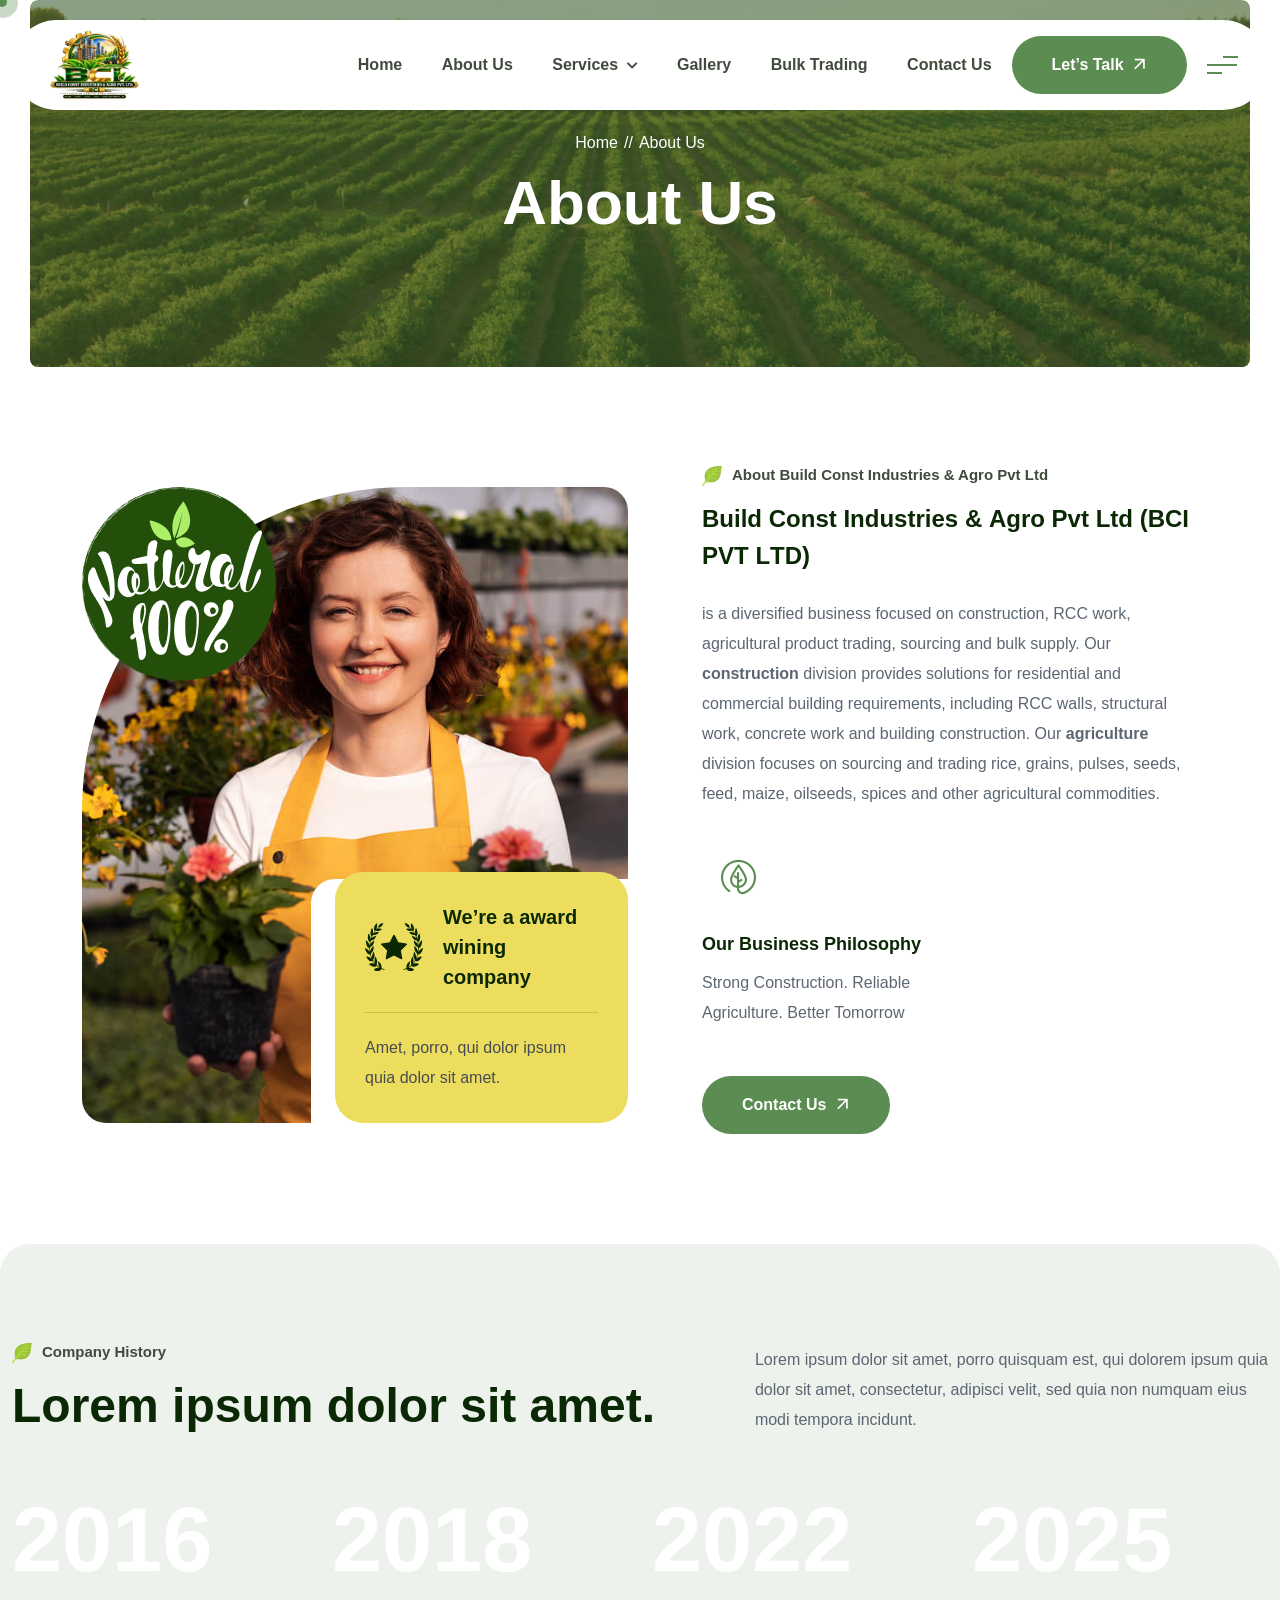
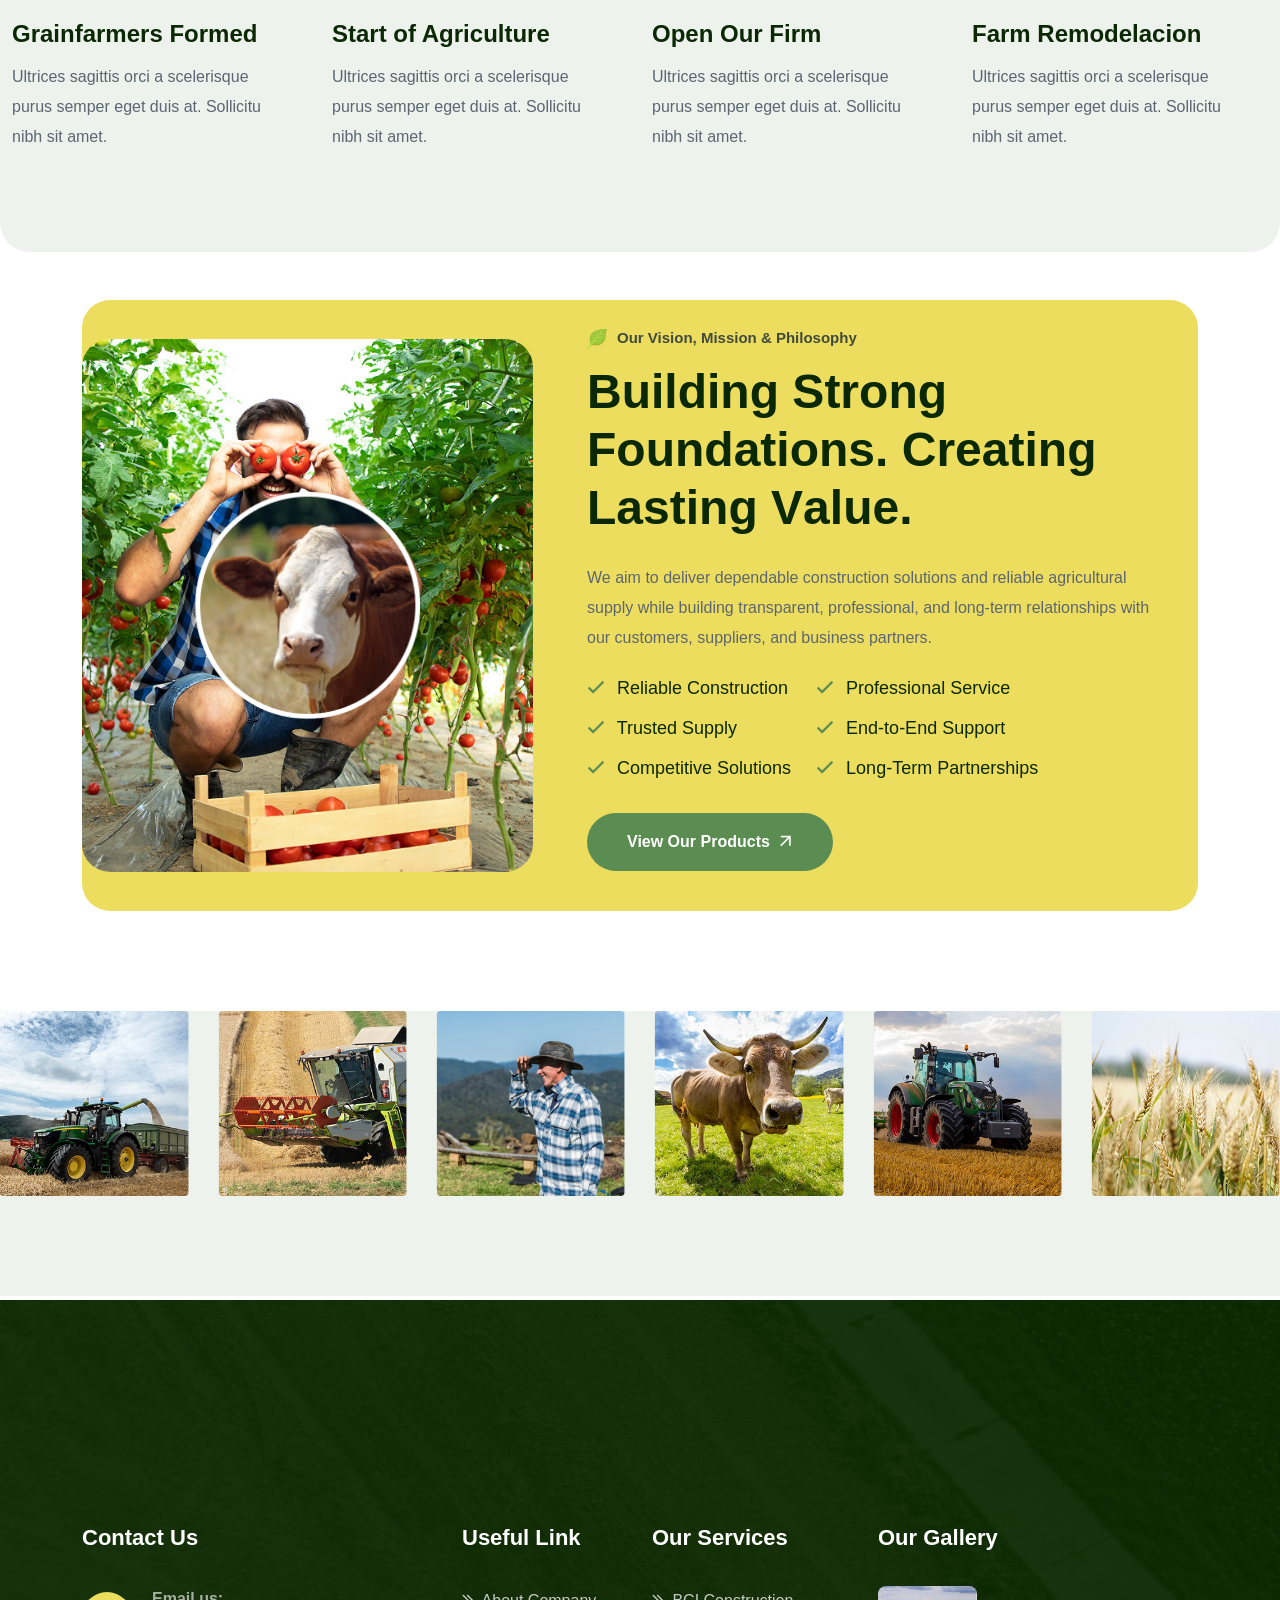
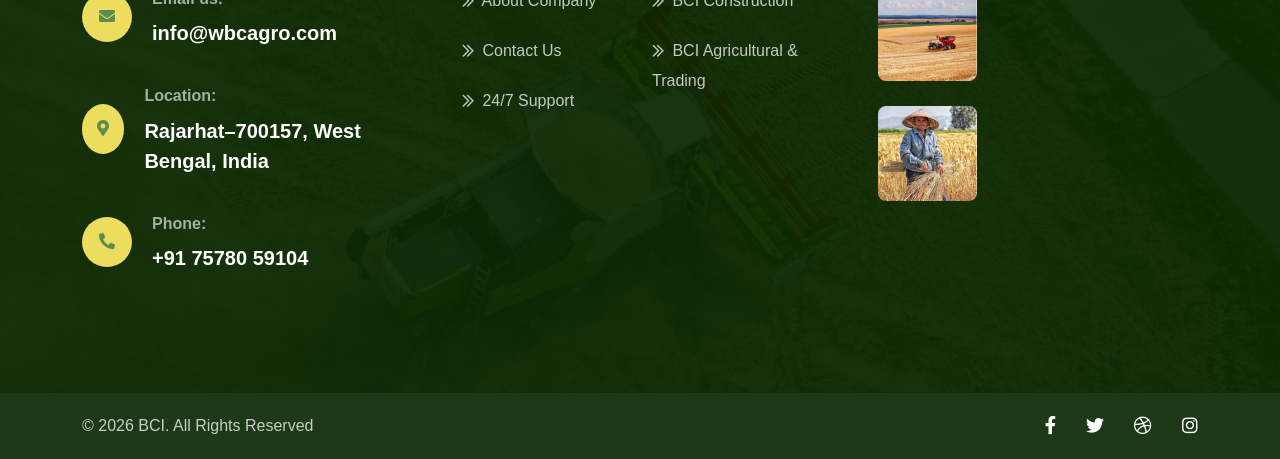
==== about.html @ 3852fd93 "all push" ====
<!DOCTYPE html>
<html lang="en">
    <!--<< Header Area >>-->
    <head>
        <!-- ========== Meta Tags ========== -->
        <meta charset="UTF-8">
        <meta http-equiv="X-UA-Compatible" content="IE=edge">
        <meta name="viewport" content="width=device-width, initial-scale=1">
        <meta name="author" content="modinatheme">
        <meta name="description" content="Agron - Agriculture & Organic Farm HTML Template">
        <!-- ======== Page title ============ -->
        <title>Agron - Agriculture & Organic Farm HTML Template</title>
        <!--<< Favicon >>-->
        <link rel="shortcut icon" href="assets/img/favicon.svg">
        <!--<< Bootstrap min.css >>-->
        <link rel="stylesheet" href="assets/css/bootstrap.min.css">
        <!--<< Font Awesome.css >>-->
        <link rel="stylesheet" href="assets/css/font-awesome.css">
        <!--<< Animate.css >>-->
        <link rel="stylesheet" href="assets/css/animate.css">
        <!--<< Magnific Popup.css >>-->
        <link rel="stylesheet" href="assets/css/magnific-popup.css">
        <!--<< MeanMenu.css >>-->
        <link rel="stylesheet" href="assets/css/meanmenu.css">
        <!--<< Odometer.css >>-->
        <link rel="stylesheet" href="assets/css/odometer.css">
        <!--<< Swiper Bundle.css >>-->
        <link rel="stylesheet" href="assets/css/swiper-bundle.min.css">
        <!--<< Nice Select.css >>-->
        <link rel="stylesheet" href="assets/css/nice-select.css">
        <!--<< Main.css >>-->
        <link rel="stylesheet" href="assets/css/main.css">
    </head>
    <body>

    <!-- Preloader Start -->
    <div id="preloader" class="preloader">
        <div class="animation-preloader">
            <div class="spinner">
            </div>
            <div class="txt-loading">
                <span data-text-preloader="B" class="letters-loading">
                    B
                </span>
                <span data-text-preloader="C" class="letters-loading">
                    C
                </span>
                <span data-text-preloader="I" class="letters-loading">
                    I
                </span>
                <span data-text-preloader="P" class="letters-loading">
                    P
                </span>
                <span data-text-preloader="V" class="letters-loading">
                    V
                </span>
                <span data-text-preloader="T" class="letters-loading">
                    T
                </span>
                <span data-text-preloader="." class="letters-loading">
                    .
                </span>
                <span data-text-preloader="L" class="letters-loading">
                    L
                </span>
                <span data-text-preloader="T" class="letters-loading">
                    T
                </span>
                <span data-text-preloader="D" class="letters-loading">
                    D
                </span>
            </div>
            <p class="text-center">Loading</p>
        </div>
        <div class="loader">
            <div class="row">
                <div class="col-3 loader-section section-left">
                    <div class="bg"></div>
                </div>
                <div class="col-3 loader-section section-left">
                    <div class="bg"></div>
                </div>
                <div class="col-3 loader-section section-right">
                    <div class="bg"></div>
                </div>
                <div class="col-3 loader-section section-right">
                    <div class="bg"></div>
                </div>
            </div>
        </div>
    </div>

    <!-- Back To Top Start -->
    <button id="back-top" class="back-to-top">
        <i class="far fa-arrow-up"></i>
    </button>

    <!-- MouseCursor Start -->
    <div class="mouseCursor cursor-outer"></div>
    <div class="mouseCursor cursor-inner"></div>

    <!-- Offcanvas Area Start -->
    <div class="fix-area">
        <div class="offcanvas__info">
            <div class="offcanvas__wrapper">
                <div class="offcanvas__content">
                    <div class="offcanvas__top mb-5 d-flex justify-content-between align-items-center">
                        <div class="offcanvas__logo">
                            <a href="index.html">
                                <img src="assets/img/logo_bg_removed.png" alt="logo-img">
                            </a>
                        </div>
                        <div class="offcanvas__close">
                            <button>
                                <i class="fas fa-times"></i>
                            </button>
                        </div>
                    </div>
                    <h3 class="offcanvas-title">Hello There!</h3>
                    <p>BUILDING BETTER TOMORROW</p>
                    <div class="mobile-menu fix mt-15"></div>
                    <div class="social-icon d-flex align-items-center">
                        <a href="javascript:void(0)"><i class="fab fa-facebook-f"></i></a>
                        <a href="javascript:void(0)"><i class="fab fa-twitter"></i></a>
                        <a href="javascript:void(0)"><i class="fab fa-youtube"></i></a>
                        <a href="javascript:void(0)"><i class="fab fa-linkedin-in"></i></a>
                    </div>

                    <div class="offcanvas__contact">
                        <h3>Contact Us</h3>
                        <ul class="contact-list">
                            <li>
                                <div class="icon">
                                    <i class="far fa-phone-alt"></i>
                                </div>
                                <div class="content">
                                    <p>Call Us</p>
                                    <h4><a href="tel:+917578059104">+91 75780 59104</a></h4>
                                </div>
                            </li>
                            <li>
                                <div class="icon">
                                    <i class="fal fa-envelope"></i>
                                </div>
                                <div class="content">
                                    <p>Send Email</p>
                                    <h4><a href="mailto:info@wbcagro.com">info@wbcagro.com</a></h4>
                                </div>
                            </li>
                            <li>
                                <div class="icon">
                                    <i class="fal fa-map-marker-alt"></i>
                                </div>
                                <div class="content">
                                    <p>Kolkata Office</p>
                                    <h4>
                                        Rajarhat–700157, West Bengal, India
                                    </h4>
                                </div>
                            </li>
                        </ul>
                    </div>
                    <a href="contact.html" class="theme-btn">
                        Let’s Talk
                        <i class="far fa-arrow-right"></i>
                    </a>
                </div>
            </div>
        </div>
    </div>
    <div class="offcanvas__overlay"></div>

    <!-- Header Section Start -->
    <header id="header-sticky" class="header-2">
        <div class="container">
            <div class="mega-menu-wrapper">
                <div class="header-main">
                    <a href="index.html" class="header-logo">
                        <img src="assets/img/logo_bg_removed.png" alt="img" style="width: 105px;">
                    </a>
                    <div class="header-right d-flex justify-content-end align-items-center">
                        <div class="mean__menu-wrapper">
                            <div class="main-menu">
                                <nav id="mobile-menu">
                                    <ul>
                                        <li class="has-dropdown menu-thumb">
                                            <a href="index.html">
                                                Home
                                            </a>
                                        </li>
                                        <li class="has-dropdown active d-xl-none">
                                            <a href="index.html" class="border-none">
                                                Home
                                            </a>
                                        </li>
                                        <li>
                                            <a href="about.html">
                                                About Us
                                            </a>
                                        </li>

                                        <li>
                                            <a href="javascript:void(0)">
                                                Services
                                                <i class="fas fa-chevron-down"></i>
                                            </a>
                                            <ul class="submenu">
                                                <li><a href="BCI_Contructions.html">BCI Construction</a></li>
                                                <li><a href="BCI_agri_trading.html">BCI Agriculture & Trading</a></li>
                                            </ul>
                                        </li>
                                        <li>
                                            <a href="gallery.html">
                                                Gallery
                                            </a>
                                        </li>
                                        <li>
                                            <a href="Bulk_trading.html">
                                                Bulk Trading
                                            </a>
                                        </li>
                                        <li>
                                            <a href="contact.html">
                                                Contact Us
                                            </a>

                                        </li>
                                    </ul>
                                </nav>
                            </div>
                        </div>
                        
                        <a href="contact.html" class="theme-btn">
                            Let’s Talk
                            <i class="far fa-arrow-right"></i>
                        </a>
                        <div class="header__hamburger my-auto">
                            <div class="sidebar__toggle">
                                <div class="header-bar">
                                    <span></span>
                                    <span></span>
                                    <span></span>
                                </div>
                            </div>
                        </div>
                    </div>
                </div>
            </div>
        </div>
    </header>

        <!-- Breadcrumb Section Start -->
        <section class="breadcrumb-wrapper bg-cover fix" style="background-image: url(assets/img/inner-page/breadcroumb.jpg);">
            <div class="shape-1 float-bob-y">
                <img src="assets/img/inner-page/shape-1.png" alt="img">
            </div>
            <div class="shape-2 float-bob-x">
                <img src="assets/img/inner-page/shape-2.png" alt="img">
            </div>
            <div class="container">
                <div class="page-heading">
                    <ul class="breadcrumb-list wow fadeInUp">
                        <li>Home</li>
                        <li>//</li>
                        <li>About Us</li>
                    </ul>
                    <h1 class="breadcrumb-title text-anim">About Us</h1>
                </div>
            </div>
        </section>

        <!-- Choose Us Section Start -->
        <section class="choose-us-section-3 section-padding fix">
            <div class="container">
                <div class="choose-us-wrapper-3">
                    <div class="row align-items-center g-4">
                        <div class="col-lg-6 wow fadeInUp" data-wow-delay=".3s">
                            <div class="choose-us-image-items white-style">
                                <img src="assets/img/home-3/choose-us/choose-01.jpg" alt="img">
                                <div class="award-box-area">
                                    <div class="top-items">
                                        <div class="award-icon">
                                            <img src="assets/img/home-3/choose-us/award-icon.svg" alt="img">
                                        </div>
                                        <h4>We’re a award wining company</h4>
                                    </div>
                                    <p>
                                        Amet, porro, qui dolor ipsum quia dolor sit amet.
                                    </p>
                                </div>
                                <div class="treat-image">
                                    <img src="assets/img/home-3/choose-us/teat-shape.png" alt="img">
                                </div>
                            </div>
                        </div>
                        <div class="col-lg-6">
                            <div class="choose-us-content">
                                <div class="section-title mb-0">
                                    <span class="wow fadeInUp"><img src="assets/img/sub-title.svg" alt="img">About Build Const Industries & Agro Pvt Ltd</span>
                                    <h3 class="text-anim">Build Const Industries & Agro Pvt Ltd (BCI PVT LTD) </h3>
                                </div>
                                <p class="choose-text wow fadeInUp" data-wow-delay=".3s">
                                    is a diversified business focused on construction, RCC work, agricultural product trading, sourcing and bulk supply.
Our <b>construction </b>division provides solutions for residential and commercial building requirements, including RCC walls, structural work, concrete work and building construction.
Our <b>agriculture</b> division focuses on sourcing and trading rice, grains, pulses, seeds, feed, maize, oilseeds, spices and other agricultural commodities.

                                </p>
                                <div class="icon-items-area">
                                    <div class="icon-items wow fadeInUp" data-wow-delay=".5s">
                                        <div class="icon">
                                            <i class="flaticon-leaf"></i>
                                        </div>
                                        <div class="content">
                                            <h4>Our Business Philosophy</h4>
                                            <p>
                                                Strong Construction. Reliable Agriculture. Better Tomorrow
                                            </p>
                                        </div>
                                    </div>
                                    <!-- <div class="icon-items wow fadeInUp" data-wow-delay=".7s">
                                        <div class="icon">
                                            <i class="flaticon-food-safety"></i>
                                        </div>
                                        <div class="content">
                                            <h4>We’re Distributors of Quality 100%</h4>
                                            <p>
                                                Amet, porro quisquam, qui dolor ipsum quia dolor sit amet, adipisci velit, sed quia non numquam
                                            </p>
                                        </div>
                                    </div> -->
                                </div>
                                <a href="contact.html" class="theme-btn mt-5 wow fadeInUp" data-wow-delay=".9s">
                                    Contact Us <i class="far fa-arrow-right"></i>
                                </a>
                            </div>
                        </div>
                    </div>
                </div>
            </div>
        </section>


        <!-- Company History Section Start -->
        <section class="company-history-section fix">
            <div class="company-history-wrapper section-padding section-bg">
                <div class="container">
                    <div class="section-title-area">
                        <div class="section-title">
                            <span class="wow fadeInUp"><img src="assets/img/sub-title.svg" alt="img">Company History</span>
                            <h2 class="text-anim">Lorem ipsum dolor sit amet.</h2>
                        </div>
                        <p class="wow fadeInUp" data-wow-delay=".2s">
                            Lorem ipsum dolor sit amet, porro quisquam est, qui dolorem ipsum quia <br class="d-none d-xl-block"> dolor sit amet, consectetur, adipisci velit, sed quia non numquam eius <br class="d-none d-xl-block"> modi tempora incidunt.
                        </p>
                    </div>
                    <div class="row">
                        <div class="col-xl-3 col-lg-4 col-md-6 col-sm-6 wow fadeInUp" data-wow-delay=".2s">
                            <div class="history-box-items">
                                <div class="dot"></div>
                                <h2>2016</h2>
                                <h3>Grainfarmers Formed</h3>
                                <p>Ultrices sagittis orci a scelerisque purus semper eget duis at. Sollicitu nibh sit amet.</p>
                            </div>
                        </div>
                        <div class="col-xl-3 col-lg-4 col-md-6 col-sm-6 wow fadeInUp" data-wow-delay=".4s">
                            <div class="history-box-items">
                                <div class="dot"></div>
                                <h2>2018</h2>
                                <h3>Start of Agriculture</h3>
                                <p>Ultrices sagittis orci a scelerisque purus semper eget duis at. Sollicitu nibh sit amet.</p>
                            </div>
                        </div>
                        <div class="col-xl-3 col-lg-4 col-md-6 col-sm-6 wow fadeInUp" data-wow-delay=".6s">
                            <div class="history-box-items">
                                <div class="dot"></div>
                                <h2>2022</h2>
                                <h3>Open Our Firm</h3>
                                <p>Ultrices sagittis orci a scelerisque purus semper eget duis at. Sollicitu nibh sit amet.</p>
                            </div>
                        </div>
                        <div class="col-xl-3 col-lg-4 col-md-6 col-sm-6 wow fadeInUp" data-wow-delay=".8s">
                            <div class="history-box-items">
                                <h2>2025</h2>
                                <h3>Farm Remodelacion</h3>
                                <p>Ultrices sagittis orci a scelerisque purus semper eget duis at. Sollicitu nibh sit amet.</p>
                            </div>
                        </div>
                    </div>
                </div>
            </div>
        </section>

        <!-- Core Features Section Start -->
    <section class="core-feature-section-4 section-padding pt-0 mt-5">
        <div class="container">
            <div class="core-feature-wrapper">
                <div class="row align-items-center">
                    <div class="col-xl-5 wow fadeInUp" data-wow-delay=".3s">
                        <div class="core-feature-left-image">
                            <img src="assets/img/home-4/core-feature/core-01.jpg" alt="img">
                            <div class="cow-img">
                                <img src="assets/img/home-4/core-feature/core-02.jpg" alt="img">
                            </div>
                            <div class="top-shape d-none d-xxl-block float-bob-y">
                                <img src="assets/img/home-4/core-feature/shape-1.png" alt="img">
                            </div>
                        </div>
                    </div>
                    <div class="col-xl-7">
                        <div class="core-feature-right-content">
                            <div class="section-title mb-0">
                                <span class="wow fadeInUp"><img src="assets/img/sub-title.svg" alt="img">Our Vision,
                                    Mission & Philosophy</span>
                                <h2 class="text-anim">Building Strong Foundations. Creating Lasting Value.</h2>
                            </div>
                            <p class="core-text wow fadeInUp" data-wow-delay=".2s">
                                We aim to deliver dependable construction solutions and reliable agricultural supply
                                while building transparent, professional, and long-term relationships with our
                                customers, suppliers, and business partners.
                            </p>
                            <div class="list-items wow fadeInUp" data-wow-delay=".5s">
                                <ul>
                                    <li>
                                        <i class="far fa-check"></i>
                                        Reliable Construction
                                    </li>
                                    <li>
                                        <i class="far fa-check"></i>
                                        Trusted Supply
                                    </li>
                                    <li>
                                        <i class="far fa-check"></i>
                                        Competitive Solutions
                                    </li>
                                </ul>
                                <ul>
                                    <li>
                                        <i class="far fa-check"></i>
                                        Professional Service
                                    </li>
                                    <li>
                                        <i class="far fa-check"></i>
                                        End-to-End Support
                                    </li>
                                    <li>
                                        <i class="far fa-check"></i>
                                        Long-Term Partnerships
                                    </li>
                                </ul>
                            </div>
                            <a href="shop.html" class="theme-btn wow fadeInUp" data-wow-delay=".7s">
                                View Our Products <i class="far fa-arrow-right"></i>
                            </a>
                        </div>
                    </div>
                </div>
            </div>
        </div>
    </section>

        <!-- Gallery Section Start -->
        <div class="gallery-section-4 section-padding fix pt-0 section-bg">
            <div class="swiper gallery-slide">
                <div class="swiper-wrapper">
                    <div class="swiper-slide">
                        <div class="gallery-image-4">
                            <img src="assets/img/home-4/gallery/gallery-01.jpg" alt="img">
                        </div>
                    </div>
                    <div class="swiper-slide">
                        <div class="gallery-image-4">
                            <img src="assets/img/home-4/gallery/gallery-02.jpg" alt="img">
                        </div>
                    </div>
                    <div class="swiper-slide">
                        <div class="gallery-image-4">
                            <img src="assets/img/home-4/gallery/gallery-03.jpg" alt="img">
                        </div>
                    </div>
                    <div class="swiper-slide">
                        <div class="gallery-image-4">
                            <img src="assets/img/home-4/gallery/gallery-04.jpg" alt="img">
                        </div>
                    </div>
                    <div class="swiper-slide">
                        <div class="gallery-image-4">
                            <img src="assets/img/home-4/gallery/gallery-05.jpg" alt="img">
                        </div>
                    </div>
                    <div class="swiper-slide">
                        <div class="gallery-image-4">
                            <img src="assets/img/home-4/gallery/gallery-06.jpg" alt="img">
                        </div>
                    </div>
                </div>
            </div>
        </div>

    

        <!-- Footer Section Start -->
        <footer class="footer-section style-2 section-padding bg-cover pb-0 mt-1"
        style="background-image: url('assets/img/home-1/footer-bg.jpg');">
        <div class="container">
            
            <div class="footer-widget-wrapper">
                <div class="row">
                    <div class="col-xl-4 col-lg-4 col-md-6 col-sm-7 wow fadeInUp" data-wow-delay=".2s">
                        <div class="footer-widget-items">
                            <div class="widget-head">
                                <h5>Contact Us</h5>
                            </div>
                            <ul class="contact-list">
                                <li>
                                    <div class="icon">
                                        <i class="fas fa-envelope"></i>
                                    </div>
                                    <div class="content">
                                        <h5>Email us:</h5>
                                        <p><a href="mailto:info@wbcagro.com">info@wbcagro.com</a></p>
                                    </div>
                                </li>
                                <li>
                                    <div class="icon">
                                        <i class="fas fa-map-marker-alt"></i>
                                    </div>
                                    <div class="content">
                                        <h5>Location:</h5>
                                        <p>Rajarhat–700157, West Bengal, India</p>
                                    </div>
                                </li>
                                <li>
                                    <div class="icon">
                                        <i class="fas fa-phone-alt"></i>
                                    </div>
                                    <div class="content">
                                        <h5>Phone:</h5>
                                        <p><a href="tel:+917578059104">+91 75780 59104</a></p>
                                    </div>
                                </li>
                            </ul>
                        </div>
                    </div>
                    <div class="col-xl-2 col-lg-4 col-md-6 col-sm-5 col-6 wow fadeInUp" data-wow-delay=".4s">
                        <div class="footer-widget-items">
                            <div class="widget-head">
                                <h5>
                                    Useful Link
                                </h5>
                            </div>
                            <ul class="list-area">
                                <li>
                                    <a href="about.html">
                                        <i class="far fa-chevron-double-right"></i> About Company
                                    </a>
                                </li>
                                
                                <li>
                                    <a href="contact.html">
                                        <i class="far fa-chevron-double-right"></i> Contact Us
                                    </a>
                                </li>
                                <li>
                                    <a href="contact.html">
                                        <i class="far fa-chevron-double-right"></i> 24/7 Support
                                    </a>
                                </li>
                                
                                
                            </ul>
                        </div>
                    </div>
                    <div class="col-xl-2 col-lg-4 col-md-6 col-sm-6 col-6 wow fadeInUp" data-wow-delay=".6s">
                        <div class="footer-widget-items">
                            <div class="widget-head">
                                <h5>
                                    Our Services
                                </h5>
                            </div>
                            <ul class="list-area">
                                <li>
                                    <a href="service-details.html">
                                        <i class="far fa-chevron-double-right"></i> BCI Construction
                                    </a>
                                </li>
                                <li>
                                    <a href="service-details.html">
                                        <i class="far fa-chevron-double-right"></i> BCI Agricultural & Trading
                                    </a>
                                </li>
                                <!-- <li>
                                    <a href="service-details.html">
                                        <i class="far fa-chevron-double-right"></i> Pond & Sea Fish
                                    </a>
                                </li>
                                <li>
                                    <a href="service-details.html">
                                        <i class="far fa-chevron-double-right"></i> Cow Milk & Meat
                                    </a>
                                </li>
                                <li>
                                    <a href="service-details.html">
                                        <i class="far fa-chevron-double-right"></i> Modern Equipment
                                    </a>
                                </li>
                                <li>
                                    <a href="service-details.html">
                                        <i class="far fa-chevron-double-right"></i> Eggs & Meat
                                    </a>
                                </li> -->
                            </ul>
                        </div>
                    </div>
                    <div class="col-xl-4 col-lg-4 col-md-6 ps-xl-5 wow fadeInUp" data-wow-delay=".8s">
                        <div class="footer-widget-items">
                            <div class="widget-head">
                                <h5>
                                    Our Gallery
                                </h5>
                            </div>
                            <ul class="recent-post">
                                <li>
                                    <div class="thumb">
                                        <img src="assets/img/home-1/footer-post-1.jpg" alt="img">
                                    </div>
                                    <div class="content">
                                        <!-- <p>12 January, 2025</p> -->
                                        <!-- <h4><a href="news-details.html">Holistic Healing: Exploring Health Coaching
                                                Techniques</a></h4> -->
                                    </div>
                                </li>
                                <li>
                                    <div class="thumb">
                                        <img src="assets/img/home-1/footer-post-2.jpg" alt="img">
                                    </div>
                                    <div class="content">
                                        <!-- <p>09 May, 2025</p>
                                        <h4><a href="news-details.html">How Can You Growing Your Agriculture
                                                Products</a></h4> -->
                                    </div>
                                </li>
                                
                            </ul>
                        </div>
                    </div>
                </div>
            </div>
        </div>
        <div class="footer-bottom">
            <div class="container">
                <div class="footer-bottom-wrapper">
                    <p class="text-1 wow fadeInUp">© 2026 BCI. All Rights Reserved</p>
                    <div class="social-icon wow fadeInUp" data-wow-delay=".2s">
                        <a href="#"><i class="fab fa-facebook-f"></i></a>
                        <a href="#"><i class="fab fa-twitter"></i></a>
                        <a href="#"><i class="fab fa-dribbble"></i></a>
                        <a href="#"><i class="fab fa-instagram"></i></a>
                    </div>
                    <!-- <div class="bottom-img wow fadeInUp" data-wow-delay=".4s">
                        <img src="assets/img/home-1/footer-bottom.png" alt="img">
                    </div> -->
                </div>
            </div>
        </div>
        </footer>
        

        <!--<< All JS Plugins >>-->
        <script src="assets/js/jquery-3.7.1.min.js"></script>
        <!--<< Bootstrap Js >>-->
        <script src="assets/js/bootstrap.bundle.min.js"></script>
        <!--<< Nice Select Js >>-->
        <script src="assets/js/jquery.nice-select.min.js"></script>
        <!--<< Odometer Js >>-->
        <script src="assets/js/odometer.min.js"></script>
        <!--<< Appear Js >>-->
        <script src="assets/js/jquery.appear.min.js"></script>
        <!--<< Swiper Slider Js >>-->
        <script src="assets/js/swiper-bundle.min.js"></script>
        <!--<< MeanMenu Js >>-->
        <script src="assets/js/jquery.meanmenu.min.js"></script>
        <!--<< Magnific Popup Js >>-->
        <script src="assets/js/jquery.magnific-popup.min.js"></script>
        <!--<< Wow Animation Js >>-->
        <script src="assets/js/wow.min.js"></script>
        <!--<< Gsap Animation Js >>-->
        <script src="assets/js/gsap.min.js"></script>
        <!--<< ScrollTrigger Js >>-->
        <script src="assets/js/ScrollTrigger.min.js"></script>
        <!--<< SplitText Js >>-->
        <script src="assets/js/SplitText.min.js"></script>
        <!--<< splitType Js >>-->
        <script src="assets/js/splitType.js"></script>
        <!--<< Main.js >>-->
        <script src="assets/js/main.js"></script>
    </body>
</html>
---- assets/css/odometer.css ----
.odometer.odometer-auto-theme,
.odometer.odometer-theme-default {
  display: inline-block;
  vertical-align: middle;
  position: relative;
}
.odometer.odometer-auto-theme .odometer-digit,
.odometer.odometer-theme-default .odometer-digit {
  display: inline-block;
  vertical-align: middle;
  position: relative;
}
.odometer.odometer-auto-theme .odometer-digit .odometer-digit-spacer,
.odometer.odometer-theme-default .odometer-digit .odometer-digit-spacer {
  display: inline-block;
  vertical-align: middle;
  visibility: hidden;
}
.odometer.odometer-auto-theme .odometer-digit .odometer-digit-inner,
.odometer.odometer-theme-default .odometer-digit .odometer-digit-inner {
  text-align: left;
  display: block;
  position: absolute;
  top: 0;
  left: 0;
  right: 0;
  bottom: 0;
  overflow: hidden;
}
.odometer.odometer-auto-theme .odometer-digit .odometer-ribbon,
.odometer.odometer-theme-default .odometer-digit .odometer-ribbon {
  display: block;
}
.odometer.odometer-auto-theme .odometer-digit .odometer-ribbon-inner,
.odometer.odometer-theme-default .odometer-digit .odometer-ribbon-inner {
  display: block;
  -webkit-backface-visibility: hidden;
  backface-visibility: hidden;
}
.odometer.odometer-auto-theme .odometer-digit .odometer-value,
.odometer.odometer-theme-default .odometer-digit .odometer-value {
  display: block;
  -webkit-transform: translateZ(0);
  transform: translateZ(0);
}
.odometer.odometer-auto-theme
  .odometer-digit
  .odometer-value.odometer-last-value,
.odometer.odometer-theme-default
  .odometer-digit
  .odometer-value.odometer-last-value {
  position: absolute;
}
.odometer.odometer-auto-theme.odometer-animating-up .odometer-ribbon-inner,
.odometer.odometer-theme-default.odometer-animating-up .odometer-ribbon-inner {
  -webkit-transition: -webkit-transform 2s;
  -moz-transition: -moz-transform 2s;
  -ms-transition: -ms-transform 2s;
  -o-transition: -o-transform 2s;
  transition: transform 2s;
}
.odometer.odometer-auto-theme.odometer-animating-up.odometer-animating
  .odometer-ribbon-inner,
.odometer.odometer-theme-default.odometer-animating-up.odometer-animating
  .odometer-ribbon-inner {
  -webkit-transform: translateY(-100%);
  -moz-transform: translateY(-100%);
  -ms-transform: translateY(-100%);
  -o-transform: translateY(-100%);
  transform: translateY(-100%);
}
.odometer.odometer-auto-theme.odometer-animating-down .odometer-ribbon-inner,
.odometer.odometer-theme-default.odometer-animating-down
  .odometer-ribbon-inner {
  -webkit-transform: translateY(-100%);
  -moz-transform: translateY(-100%);
  -ms-transform: translateY(-100%);
  -o-transform: translateY(-100%);
  transform: translateY(-100%);
}
.odometer.odometer-auto-theme.odometer-animating-down.odometer-animating
  .odometer-ribbon-inner,
.odometer.odometer-theme-default.odometer-animating-down.odometer-animating
  .odometer-ribbon-inner {
  -webkit-transition: -webkit-transform 2s;
  -moz-transition: -moz-transform 2s;
  -ms-transition: -ms-transform 2s;
  -o-transition: -o-transform 2s;
  transition: transform 2s;
  -webkit-transform: translateY(0);
  -moz-transform: translateY(0);
  -ms-transform: translateY(0);
  -o-transform: translateY(0);
  transform: translateY(0);
}

.odometer.odometer-auto-theme .odometer-value,
.odometer.odometer-theme-default .odometer-value {
  text-align: center;
}
---- assets/css/nice-select.css ----
.nice-select {
  -webkit-tap-highlight-color: transparent;
  background-color: #fff;
  border-radius: 5px; 
  border: 1px solid  #CCCCCC;
  box-sizing: border-box;
  clear: both;
  cursor: pointer;
  display: block;
  float: left;
  color: #6E6E6E; 
  font-family:  "Plus Jakarta Sans", system-ui;
  font-size: 16px;
  font-style: normal;
  font-weight: 400;
  line-height: 26.08px;  
  height: 57px;
  line-height: 40px;
  outline: none;
  padding: 8px 10px; 
  position: relative;
  text-align: left !important;
  -webkit-transition: all 0.2s ease-in-out;
  transition: all 0.2s ease-in-out;
  -webkit-user-select: none;
     -moz-user-select: none;
      -ms-user-select: none;
          user-select: none;
  white-space: nowrap;
  width: auto; }
  .nice-select:hover {
    border-color: #6E6E6E; }
  .nice-select:active, .nice-select.open, .nice-select:focus {
    border-color: #6E6E6E; }
  .nice-select:after {
    border-bottom: 2px solid #6E6E6E;
    border-right: 2px solid #6E6E6E;
    content: '';
    display: block;
    height: 5px;
    margin-top: -4px;
    pointer-events: none;
    position: absolute;
    right: 12px;
    top: 50%;
    -webkit-transform-origin: 66% 66%;
        -ms-transform-origin: 66% 66%;
            transform-origin: 66% 66%;
    -webkit-transform: rotate(45deg);
        -ms-transform: rotate(45deg);
            transform: rotate(45deg);
    -webkit-transition: all 0.15s ease-in-out;
    transition: all 0.15s ease-in-out;
    width: 5px; }
  .nice-select.open:after {
    -webkit-transform: rotate(-135deg);
        -ms-transform: rotate(-135deg);
            transform: rotate(-135deg); }
  .nice-select.open .list {
    opacity: 1;
    pointer-events: auto;
    -webkit-transform: scale(1) translateY(0);
        -ms-transform: scale(1) translateY(0);
            transform: scale(1) translateY(0); }
  .nice-select.disabled {
    border-color: #6E6E6E;
    color: #6E6E6E;
    pointer-events: none; }
    .nice-select.disabled:after {
      border-color: #6E6E6E; }
  .nice-select.wide {
    width: 100%; }
    .nice-select.wide .list {
      left: 0 !important;
      right: 0 !important; }
  .nice-select.right {
    float: right; }
    .nice-select.right .list {
      left: auto;
      right: 0; }
  .nice-select.small {
    font-size: 12px;
    height: 36px;
    line-height: 34px; }
    .nice-select.small:after {
      height: 4px;
      width: 4px; }
    .nice-select.small .option {
      line-height: 34px;
      min-height: 34px; }
  .nice-select .list {
    background-color: #fff;
    border-radius: 5px;
    box-shadow: 0 0 0 1px rgba(68, 68, 68, 0.11);
    box-sizing: border-box;
    margin-top: 4px;
    opacity: 0;
    overflow: hidden;
    padding: 0;
    pointer-events: none;
    position: absolute;
    top: 100%;
    left: 0;
    -webkit-transform-origin: 50% 0;
        -ms-transform-origin: 50% 0;
            transform-origin: 50% 0;
    -webkit-transform: scale(0.75) translateY(-21px);
        -ms-transform: scale(0.75) translateY(-21px);
            transform: scale(0.75) translateY(-21px);
    -webkit-transition: all 0.2s cubic-bezier(0.5, 0, 0, 1.25), opacity 0.15s ease-out;
    transition: all 0.2s cubic-bezier(0.5, 0, 0, 1.25), opacity 0.15s ease-out;
    z-index: 9; }
    .nice-select .list:hover .option:not(:hover) {
      background-color: transparent !important; }
  .nice-select .option {
    cursor: pointer;
    font-weight: 400;
    line-height: 40px;
    list-style: none;
    min-height: 40px;
    outline: none;
    padding-left: 18px;
    padding-right: 29px;
    text-align: left;
    -webkit-transition: all 0.2s;
    transition: all 0.2s; }
    .nice-select .option:hover, .nice-select .option.focus, .nice-select .option.selected.focus {
      background-color: #f6f6f6; }
    .nice-select .option.selected {
      font-weight: bold; }
    .nice-select .option.disabled {
      background-color: transparent;
      color: #999;
      cursor: default; }

.no-csspointerevents .nice-select .list {
  display: none; }

.no-csspointerevents .nice-select.open .list {
  display: block; }
---- assets/css/main.css ----
/*
-------------------------------------------------------------------
  Theme Name   : Agron
  Author       : ModinaTheme
  Author URI   : https://themeforest.net/user/modinatheme/
  Description  : Agron - Agriculture & Organic Farm HTML Template
  Version      : 1.0.0
-------------------------------------------------------------------
*/
/* ----------------------------------------------------------------
[Table of Contents]

01. Basic
    01.1 Mixins
    01.2 Variables
    01.3 Buttons
    01.4 Typography

02. Template Sections
    02.1 Preloader
    02.2 Section
    02.3 Animation
    02.4 Header
    02.5 MeanMenu
    02.6 Hero
    02.7 Feature
    02.8 About
    02.9 Service
    02.10 Shop
    02.11 Project
    02.12 Helping
    02.13 Team
    02.14 FAQ
    02.15 CTA
    02.16 Testimonial
    02.17 Brand
    02.18 News Addons
    02.19 Blog
    02.20 Contact
    02.21 Footer

------------------------------------------------------------------- */
/* --------------------------------------------------------------
   01. Basic
-------------------------------------------------------------- */
@import url("../../../css2");
:root {
  --body: #fff;
  --black: #000;
  --white: #fff;
  --theme-color:#5B8C51;
  --theme-color-2:#EDDD5E;
  --header:#0A2803;
  --text:#5C6672;
  --border:#CAD2D2;
  --ratting:#F8BC26;
  --bg:#EDF2EC;
  --bg-2:#FFF9E8;
  ---box-shadow: 0px 4px 25px rgba(0, 0, 0, 0.06);
}

.theme-btn {
  font-size: 16px;
  position: relative;
  z-index: 1;
  overflow: hidden;
  font-weight: 800;
  text-transform: capitalize;
  height: 58px;
  line-height: 58px;
  background-color: var(--theme-color);
  overflow: hidden;
  display: inline-block;
  padding: 0 40px;
  color: var(--white);
  border-radius: 82px;
}
@media (max-width: 575px) {
  .theme-btn {
    font-size: 14px;
    padding: 0 25px;
    height: 52px;
    line-height: 52px;
  }
}
.theme-btn::before {
  content: "";
  position: absolute;
  width: 0;
  top: -10px;
  height: 0;
  background-color: var(--theme-color-2);
  border-radius: 50%;
  transform: translate(-50%, -50%);
  transition: all 0.8s ease;
  z-index: -1;
}
.theme-btn i {
  margin-left: 5px;
  transform: rotate(-45deg);
}
.theme-btn:hover {
  color: var(--header);
}
.theme-btn:hover::before {
  width: 800px;
  height: 800px;
  display: inline-block;
}

.link-btn {
  font-size: 15px;
  font-weight: 900;
  color: var(--theme-color);
  text-transform: capitalize;
  display: inline-block;
  font-family: "DM Sans";
  margin-top: 10px;
}
.link-btn:hover {
  color: var(--theme-color-2);
}
.link-btn i {
  margin-left: 10px;
}

/* --------------------------------------------
    Template Default Fonts & Fonts Styles
 ---------------------------------------------- */
body {
  font-family: "Nunito", sans-serif;
  font-size: 16px;
  font-weight: normal;
  line-height: 30px;
  color: var(--text);
  background-color: var(--white);
  padding: 0;
  margin: 0;
  overflow-x: hidden;
  font-weight: 500;
}

ul {
  padding: 0;
  margin: 0;
  list-style: none;
}

button {
  border: none;
  background-color: transparent;
  padding: 0;
}

input:focus {
  color: var(--white);
  outline: none;
}

input {
  color: var(--white);
}

h1,
h2,
h3,
h4,
h5,
h6 {
  font-family: "Nunito", sans-serif;
  margin: 0px;
  padding: 0;
  color: var(--header);
  transition: all 0.4s ease-in-out;
  font-weight: 400;
}

h1 {
  font-size: 100px;
  font-weight: 800;
  line-height: 114%;
}
@media (max-width: 1399px) {
  h1 {
    font-size: 60px;
  }
}
@media (max-width: 991px) {
  h1 {
    font-size: 58px;
  }
}
@media (max-width: 767px) {
  h1 {
    font-size: 50px;
  }
}
@media (max-width: 575px) {
  h1 {
    font-size: 40px;
  }
}
@media (max-width: 470px) {
  h1 {
    font-size: 32px;
  }
}

h2 {
  font-size: 48px;
  font-weight: 800;
  line-height: 121%;
}
@media (max-width: 1199px) {
  h2 {
    font-size: 40px;
  }
}
@media (max-width: 767px) {
  h2 {
    font-size: 35px;
  }
}
@media (max-width: 470px) {
  h2 {
    font-size: 32px;
  }
}

h3 {
  font-size: 24px;
  font-weight: 800;
  line-height: 155%;
}
@media (max-width: 575px) {
  h3 {
    font-size: 20px;
  }
}

h4 {
  font-size: 18px;
  font-weight: 700;
  line-height: 150%;
}

h5 {
  font-size: 20px;
  font-weight: 500;
  line-height: 160%;
}

h6 {
  font-size: 14px;
  font-weight: 600;
}

a {
  text-decoration: none;
  outline: none !important;
  cursor: pointer;
  color: var(--header);
  transition: all 0.4s ease-in-out;
}

p {
  margin: 0px;
  transition: all 0.4s ease-in-out;
}

/* --------------------------------------------------------------
   02. Template Sections
-------------------------------------------------------------- */
.preloader {
  align-items: center;
  cursor: default;
  display: flex;
  height: 100%;
  justify-content: center;
  position: fixed;
  left: 0;
  top: 0;
  width: 100%;
  z-index: 9999999;
}
.preloader .animation-preloader {
  z-index: 1000;
}
.preloader .animation-preloader .spinner {
  animation: spinner 1s infinite linear;
  border-radius: 50%;
  border: 3px solid rgba(0, 0, 0, 0.2);
  border-top-color: var(--theme-color);
  height: 9em;
  margin: 0 auto 3.5em auto;
  width: 9em;
}
@media (max-width: 767px) {
  .preloader .animation-preloader .spinner {
    width: 7.5em;
    height: 7.5em;
    margin: 0 auto 1.5em auto;
  }
}
.preloader .animation-preloader .txt-loading {
  font: bold 5em "Nunito", sans-serif, "Nunito", sans-serif;
  text-align: center;
  user-select: none;
}
@media (max-width: 767px) {
  .preloader .animation-preloader .txt-loading {
    font-size: 2.5em;
  }
}
.preloader .animation-preloader .txt-loading .letters-loading {
  color: var(--theme-color);
  position: relative;
}
.preloader .animation-preloader .txt-loading .letters-loading:nth-child(2):before {
  animation-delay: 0.2s;
}
.preloader .animation-preloader .txt-loading .letters-loading:nth-child(3):before {
  animation-delay: 0.4s;
}
.preloader .animation-preloader .txt-loading .letters-loading:nth-child(4):before {
  animation-delay: 0.6s;
}
.preloader .animation-preloader .txt-loading .letters-loading:nth-child(5):before {
  animation-delay: 0.8s;
}
.preloader .animation-preloader .txt-loading .letters-loading:nth-child(6):before {
  animation-delay: 1s;
}
.preloader .animation-preloader .txt-loading .letters-loading:nth-child(7):before {
  animation-delay: 1.2s;
}
.preloader .animation-preloader .txt-loading .letters-loading:nth-child(8):before {
  animation-delay: 1.4s;
}
.preloader .animation-preloader .txt-loading .letters-loading::before {
  animation: letters-loading 4s infinite;
  color: var(--header);
  content: attr(data-text-preloader);
  left: 0;
  opacity: 0;
  font-family: "Nunito", sans-serif;
  position: absolute;
  top: -3px;
  transform: rotateY(-90deg);
}
.preloader p {
  font-size: 15px;
  font-weight: 600;
  text-transform: uppercase;
  letter-spacing: 8px;
  color: var(--theme-color);
}
.preloader .loader {
  position: fixed;
  top: 0;
  left: 0;
  width: 100%;
  height: 100%;
  font-size: 0;
  z-index: 1;
  pointer-events: none;
}
.preloader .loader .row {
  height: 100%;
}
.preloader .loader .loader-section {
  padding: 0px;
}
.preloader .loader .loader-section .bg {
  background-color: var(--white);
  height: 100%;
  left: 0;
  width: 100%;
  transition: all 800ms cubic-bezier(0.77, 0, 0.175, 1);
}
.preloader.loaded .animation-preloader {
  opacity: 0;
  transition: 0.3s ease-out;
}
.preloader.loaded .loader-section .bg {
  width: 0;
  transition: 0.7s 0.3s allcubic-bezier(0.1, 0.1, 0.1, 1);
}

.back-to-top {
  border-radius: 10px;
  background-color: var(--theme-color);
  width: 50px;
  height: 50px;
  line-height: 50px;
  color: var(--white);
  font-size: 18px;
  position: fixed;
  display: inline-block;
  z-index: 999;
  right: 30px;
  bottom: 30px;
  transition: all 0.4s ease-in-out;
  opacity: 0;
  visibility: hidden;
  transform: translateY(20px);
}
.back-to-top:hover {
  background-color: var(--header);
  color: var(--white);
}
.back-to-top.show {
  opacity: 1;
  visibility: visible;
  transform: translate(0);
}

.cursor-outer {
  -webkit-margin-start: -12px;
  margin-inline-start: -12px;
  margin-top: -12px;
  width: 30px;
  height: 30px;
  border: 1px solid var(--theme-color);
  background-color: var(--theme-color);
  -webkit-box-sizing: border-box;
  box-sizing: border-box;
  z-index: 10000000;
  opacity: 0.34;
  -webkit-transition: all 0.4s ease-out 0s;
  transition: all 0.4s ease-out 0s;
}

.cursor-outer.cursor-hover {
  opacity: 0.14;
}

.cursor-outer.cursor-big {
  opacity: 0;
}

.mouseCursor {
  position: fixed;
  top: 0;
  inset-inline-start: 0;
  inset-inline-end: 0;
  bottom: 0;
  pointer-events: none;
  border-radius: 50%;
  -webkit-transform: translateZ(0);
  transform: translateZ(0);
  visibility: hidden;
  text-align: center;
}

.mouseCursor.cursor-big {
  width: 20px;
  height: 20px;
  -webkit-margin-start: -12px;
  margin-inline-start: -12px;
  margin-top: -12px;
}

.cursor-inner {
  -webkit-margin-start: -3px;
  margin-inline-start: -3px;
  margin-top: -3px;
  width: 10px;
  height: 10px;
  z-index: 10000001;
  background-color: var(--theme-color);
  opacity: 1;
  -webkit-transition: all 0.24s ease-out 0s;
  transition: all 0.24s ease-out 0s;
}
.cursor-inner span {
  color: var(--text);
  line-height: 60px;
  opacity: 0;
  text-transform: uppercase;
  letter-spacing: 1px;
  font-size: 12px;
}

.cursor-inner.cursor-big span {
  opacity: 1;
}

.cursor-inner.cursor-hover {
  -webkit-margin-start: -10px;
  margin-inline-start: -10px;
  margin-top: -10px;
  width: 30px;
  height: 30px;
  background-color: var(--theme-color);
  border: 1px solid #686363;
  opacity: 0;
}

.search-popup {
  position: fixed;
  width: 100%;
  height: 100%;
  top: 0;
  left: 0;
  z-index: -2;
  -webkit-transition: all 1s ease;
  -khtml-transition: all 1s ease;
  -moz-transition: all 1s ease;
  -ms-transition: all 1s ease;
  -o-transition: all 1s ease;
  transition: all 1s ease;
}

.search-popup__overlay {
  position: fixed;
  width: 224vw;
  height: 224vw;
  top: calc(90px - 112vw);
  right: calc(50% - 112vw);
  z-index: 3;
  display: block;
  -webkit-border-radius: 50%;
  -khtml-border-radius: 50%;
  -moz-border-radius: 50%;
  -ms-border-radius: 50%;
  -o-border-radius: 50%;
  border-radius: 50%;
  -webkit-transform: scale(0);
  -khtml-transform: scale(0);
  -moz-transform: scale(0);
  -ms-transform: scale(0);
  -o-transform: scale(0);
  transform: scale(0);
  -webkit-transform-origin: center;
  transform-origin: center;
  -webkit-transition: transform 0.8s ease-in-out;
  -khtml-transition: transform 0.8s ease-in-out;
  -moz-transition: transform 0.8s ease-in-out;
  -ms-transition: transform 0.8s ease-in-out;
  -o-transition: transform 0.8s ease-in-out;
  transition: transform 0.8s ease-in-out;
  transition-delay: 0s;
  transition-delay: 0.3s;
  -webkit-transition-delay: 0.3s;
  background-color: #000000;
  opacity: 0.7;
  cursor: url(../img/close.png), auto;
}

@media (max-width: 767px) {
  .search-popup__overlay {
    position: absolute;
    top: 0;
    left: 0;
    right: 0;
    bottom: 0;
    transform: none;
    width: 100%;
    height: 100%;
    border-radius: 0;
    transform: translateY(-110%);
  }
}
.search-popup__content {
  position: fixed;
  width: 0;
  max-width: 560px;
  padding: 30px 15px;
  left: 50%;
  top: 50%;
  opacity: 0;
  z-index: 3;
  -webkit-transform: translate(-50%, -50%);
  -khtml-transform: translate(-50%, -50%);
  -moz-transform: translate(-50%, -50%);
  -ms-transform: translate(-50%, -50%);
  -o-transform: translate(-50%, -50%);
  transform: translate(-50%, -50%);
  -webkit-transition: opacity 0.5s 0s, width 0.8s 0.8s cubic-bezier(0.225, 0.01, 0.475, 1.01), transform 0.2s 0s;
  -khtml-transition: opacity 0.5s 0s, width 0.8s 0.8s cubic-bezier(0.225, 0.01, 0.475, 1.01), transform 0.2s 0s;
  -moz-transition: opacity 0.5s 0s, width 0.8s 0.8s cubic-bezier(0.225, 0.01, 0.475, 1.01), transform 0.2s 0s;
  -ms-transition: opacity 0.5s 0s, width 0.8s 0.8s cubic-bezier(0.225, 0.01, 0.475, 1.01), transform 0.2s 0s;
  -o-transition: opacity 0.5s 0s, width 0.8s 0.8s cubic-bezier(0.225, 0.01, 0.475, 1.01), transform 0.2s 0s;
  transition: opacity 0.5s 0s, width 0.8s 0.8s cubic-bezier(0.225, 0.01, 0.475, 1.01), transform 0.2s 0s;
  transition-delay: 0s, 0.8s, 0s;
  transition-delay: 0s, 0.4s, 0s;
  transition-delay: 0.2s;
  -webkit-transition-delay: 0.2s;
}

.search-popup__form {
  position: relative;
}

.search-popup__form input[type=search],
.search-popup__form input[type=text] {
  width: 100%;
  height: 66px;
  border: none;
  outline: none;
  padding-left: 20px;
  background-color: var(--white);
  font-size: 16px;
  font-weight: 400;
  color: var(--text);
  transition: all 500ms ease;
  border-radius: 6px;
}

.search-popup__form input[type=search]:focus,
.search-popup__form input[type=text]:focus {
  color: var(--header);
}

.search-popup__form .search-btn {
  padding: 0;
  width: 66px;
  height: 66px;
  display: flex;
  justify-content: center;
  align-items: center;
  position: absolute;
  top: 0;
  right: -1px;
  border-radius: 6px;
  font-size: 20px;
  border-top-left-radius: 0;
  border-bottom-left-radius: 0;
  color: var(--white);
  background-color: var(--theme-color);
  transition: all 0.4s ease-in-out;
}
.search-popup__form .search-btn:hover {
  background-color: var(--header);
}

.search-popup__form .eolexi-btn svg {
  width: 1em;
  height: 1em;
  fill: currentColor;
}

.search-popup.active {
  z-index: 999999;
}

.search-popup.active .search-popup__overlay {
  top: auto;
  bottom: calc(90px - 112vw);
  -webkit-transform: scale(1);
  -khtml-transform: scale(1);
  -moz-transform: scale(1);
  -ms-transform: scale(1);
  -o-transform: scale(1);
  transform: scale(1);
  transition-delay: 0s;
  -webkit-transition-delay: 0s;
  opacity: 0.7;
  -webkit-transition: transform 1.6s cubic-bezier(0.4, 0, 0, 1);
  -khtml-transition: transform 1.6s cubic-bezier(0.4, 0, 0, 1);
  -moz-transition: transform 1.6s cubic-bezier(0.4, 0, 0, 1);
  -ms-transition: transform 1.6s cubic-bezier(0.4, 0, 0, 1);
  -o-transition: transform 1.6s cubic-bezier(0.4, 0, 0, 1);
  transition: transform 1.6s cubic-bezier(0.4, 0, 0, 1);
}

@media (max-width: 767px) {
  .search-popup.active .search-popup__overlay {
    position: absolute;
    top: 0;
    left: 0;
    right: 0;
    bottom: 0;
    transform: none;
    width: 100%;
    height: 100%;
    border-radius: 0;
    transform: translateY(0%);
  }
}
.search-popup.active .search-popup__content {
  width: 100%;
  opacity: 1;
  transition-delay: 0.7s;
  -webkit-transition-delay: 0.7s;
}

.section-title {
  position: relative;
  z-index: 99;
  margin-bottom: 30px;
  margin-top: -7px;
}
@media (max-width: 767px) {
  .section-title {
    margin-bottom: 0;
  }
}
.section-title span {
  font-size: 15px;
  font-weight: 600;
  color: #404A3D;
  display: inline-block;
  position: relative;
  margin-bottom: 10px;
}
.section-title span img {
  margin-right: 10px;
}

.section-title-area {
  display: flex;
  align-items: center;
  justify-content: space-between;
  margin-bottom: 30px;
}
@media (max-width: 991px) {
  .section-title-area {
    flex-wrap: wrap;
    gap: 30px;
    margin-bottom: 0;
  }
}
.section-title-area .section-title {
  margin-bottom: 0;
}
@media (max-width: 575px) {
  .section-title-area .theme-btn {
    display: none;
  }
}

.center {
  text-align: center;
  margin: 0 auto;
}

.section-bg {
  background-color: var(--bg) !important;
}

.section-bg-2 {
  background-color: var(--bg-2) !important;
}

.footer-bg {
  background-color: #2F304C;
}

.section-padding {
  padding: 100px 0;
}
@media (max-width: 1199px) {
  .section-padding {
    padding: 100px 0;
  }
}
@media (max-width: 991px) {
  .section-padding {
    padding: 80px 0;
  }
}

.body-bg-4 {
  background-color: #040A3D;
}

.link-btn {
  color: #63AB52;
  margin-top: 25px;
  display: inline-block;
  transition: all 0.4s ease-in-out;
  font-weight: 800;
  font-size: 16px;
  font-family: "Nunito", sans-serif;
}
.link-btn i {
  margin-left: 5px;
  transform: rotate(-45deg);
}
.link-btn:hover {
  color: var(--header);
}

@keyframes width {
  0% {
    width: 0%;
  }
  100% {
    width: 100%;
  }
}
@-webkit-keyframes width {
  0% {
    width: 0%;
  }
  100% {
    width: 100%;
  }
}
@keyframes arryUpDown {
  0% {
    transform: translateY(-10px);
  }
  100% {
    transform: translateY(10px);
  }
}
.animation__arryUpDown {
  animation: arryUpDown 2s ease infinite alternate;
}

@keyframes arryLeftRight {
  0% {
    transform: translateX(-10px);
  }
  100% {
    transform: translateX(10px);
  }
}
.animation__arryLeftRight {
  animation: arryLeftRight 2s ease infinite alternate;
}

@keyframes shine {
  from {
    -webkit-mask-position: 150%;
  }
  to {
    -webkit-mask-position: -50%;
  }
}
@keyframes cir36 {
  100% {
    transform: rotate(360deg);
  }
}
@keyframes width {
  0% {
    width: 0%;
  }
  100% {
    width: 100%;
  }
}
@-webkit-keyframes width {
  0% {
    width: 0%;
  }
  100% {
    width: 100%;
  }
}
@keyframes bounce-x {
  0% {
    -webkit-transform: translateX(0);
    transform: translateX(0);
  }
  50% {
    -webkit-transform: translateX(30px);
    transform: translateX(30px);
  }
  100% {
    -webkit-transform: translateX(0);
    transform: translateX(0);
  }
}
.bounce-x {
  -webkit-animation: bounce-x 7s infinite linear;
  animation: bounce-x 7s infinite linear;
}

.GlidingArrow {
  -webkit-animation: slide 5s linear infinite;
  animation: slide 5s linear infinite;
}

.delay1 {
  -webkit-animation-delay: 2s;
  animation-delay: 2s;
}

.delay2 {
  -webkit-animation-delay: 3s;
  animation-delay: 3s;
}

.delay3 {
  -webkit-animation-delay: 4s;
  animation-delay: 4s;
}

.delay4 {
  -webkit-animation-delay: 5s;
  animation-delay: 5s;
}

.delay5 {
  -webkit-animation-delay: 6s;
  animation-delay: 6s;
}

/* Defining animation Keyframes */
@-webkit-keyframes slide {
  0% {
    opacity: 0;
    transform: translateX(-150);
  }
  20% {
    opacity: 1;
    transform: translateX(-90);
  }
  80% {
    opacity: 1;
    transform: translateX(90);
  }
  100% {
    opacity: 0;
    transform: translateX(150);
  }
}
@keyframes slide {
  0% {
    opacity: 0;
    transform: translateX(-150);
  }
  20% {
    opacity: 1;
    transform: translateX(-90);
  }
  80% {
    opacity: 1;
    transform: translateX(90);
  }
  100% {
    opacity: 0;
    transform: translateX(150);
  }
}
/*img-animation**********************/
.img-custom-anim-left {
  animation: img-anim-left 1.3s forwards cubic-bezier(0.645, 0.045, 0.355, 1) 0.4s;
  opacity: 0;
}

@keyframes img-anim-left {
  0% {
    transform: translateX(-5%);
    clip-path: inset(0 100% 0 0);
    opacity: 0;
  }
  100% {
    transform: translateX(0);
    clip-path: inset(0 0 0 0);
    opacity: 1;
  }
}
.img-custom-anim-right {
  animation: img-anim-right 1.3s forwards cubic-bezier(0.645, 0.045, 0.355, 1) 0.4s;
  opacity: 0;
}

@keyframes img-anim-right {
  0% {
    transform: translateX(5%);
    clip-path: inset(0 0 0 100%);
    opacity: 0;
  }
  100% {
    transform: translateX(0);
    clip-path: inset(0 0 0 0);
    opacity: 1;
  }
}
.img-custom-anim-left {
  animation: img-anim-left 1.3s forwards cubic-bezier(0.645, 0.045, 0.355, 1) 0.4s;
  opacity: 0;
}

@keyframes img-anim-left {
  0% {
    transform: translateX(-5%);
    clip-path: inset(0 100% 0 0);
    opacity: 0;
  }
  100% {
    transform: translateX(0);
    clip-path: inset(0 0 0 0);
    opacity: 1;
  }
}
.img-custom-anim-top {
  animation: img-anim-top 1.3s forwards cubic-bezier(0.645, 0.045, 0.355, 1);
  opacity: 0;
}

@keyframes img-anim-top {
  0% {
    transform: translateY(-5%);
    clip-path: inset(0 0 100% 0);
    opacity: 0;
  }
  100% {
    transform: translateY(0);
    clip-path: inset(0 0 0 0);
    opacity: 1;
  }
}
.img-custom-anim-bottom {
  animation: img-anim-bottom 1.3s forwards cubic-bezier(0.645, 0.045, 0.355, 1);
  opacity: 0;
}

@keyframes img-anim-bottom {
  0% {
    transform: translateY(5%);
    clip-path: inset(100% 0 0 0);
    opacity: 0;
  }
  100% {
    transform: translateY(0);
    clip-path: inset(0 0 0 0);
    opacity: 1;
  }
}
@-webkit-keyframes rippleOne {
  70% {
    -webkit-box-shadow: 0 0 0 40px rgba(244, 68, 56, 0);
    box-shadow: 0 0 0 40px rgba(244, 68, 56, 0);
  }
  100% {
    -webkit-box-shadow: 0 0 0 0 rgba(244, 68, 56, 0);
    box-shadow: 0 0 0 0 rgba(244, 68, 56, 0);
  }
}
@keyframes rippleOne {
  70% {
    -webkit-box-shadow: 0 0 0 40px rgba(244, 68, 56, 0);
    box-shadow: 0 0 0 40px rgba(244, 68, 56, 0);
  }
  100% {
    -webkit-box-shadow: 0 0 0 0 rgba(244, 68, 56, 0);
    box-shadow: 0 0 0 0 rgba(244, 68, 56, 0);
  }
}
@keyframes cir36 {
  100% {
    transform: rotate(360deg);
  }
}
@keyframes rounded {
  50% {
    transform: rotate(15deg);
  }
}
@keyframes up-down {
  0% {
    transform: translateY(10px);
  }
  100% {
    transform: translateY(-10px);
  }
}
@-webkit-keyframes spinner {
  to {
    -webkit-transform: rotateZ(360deg);
    transform: rotateZ(360deg);
  }
}
@keyframes spinner {
  to {
    -webkit-transform: rotateZ(360deg);
    transform: rotateZ(360deg);
  }
}
@-webkit-keyframes letters-loading {
  0%, 75%, 100% {
    opacity: 0;
    transform: rotateY(-90deg);
  }
  25%, 50% {
    opacity: 1;
    transform: rotateY(0deg);
  }
}
@keyframes letters-loading {
  0%, 75%, 100% {
    opacity: 0;
    transform: rotateY(-90deg);
  }
  25%, 50% {
    opacity: 1;
    transform: rotateY(0deg);
  }
}
@keyframes loaderspin {
  0% {
    transform: translate(-50%, -50%) rotate(0deg);
  }
  100% {
    transform: translate(-50%, -50%) rotate(360deg);
  }
}
@keyframes tpswing {
  0% {
    -webkit-transform: rotate(20deg);
    -ms-transform: rotate(20deg);
    transform: rotate(20deg);
  }
  100% {
    -webkit-transform: rotate(0deg);
    -ms-transform: rotate(0deg);
    transform: rotate(0deg);
  }
}
@keyframes width {
  0% {
    width: 0%;
  }
  100% {
    width: 100%;
  }
}
@-webkit-keyframes width {
  0% {
    width: 0%;
  }
  100% {
    width: 100%;
  }
}
@-webkit-keyframes loaderspin {
  0% {
    transform: translate(-50%, -50%) rotate(0deg);
  }
  100% {
    transform: translate(-50%, -50%) rotate(360deg);
  }
}
@keyframes loaderpulse {
  0% {
    transform: scale(1);
  }
  100% {
    transform: scale(1.2);
  }
}
@keyframes rounded {
  50% {
    transform: rotate(20deg);
  }
}
@keyframes cir36 {
  100% {
    transform: rotate(360deg);
  }
}
.float-bob-y {
  -webkit-animation-name: float-bob-y;
  animation-name: float-bob-y;
  -webkit-animation-duration: 3s;
  animation-duration: 3s;
  -webkit-animation-iteration-count: infinite;
  animation-iteration-count: infinite;
  -webkit-animation-timing-function: linear;
  animation-timing-function: linear;
}

@-webkit-keyframes float-bob-y {
  0% {
    -webkit-transform: translateY(-30px);
    transform: translateY(-30px);
  }
  50% {
    -webkit-transform: translateY(-10px);
    transform: translateY(-10px);
  }
  100% {
    -webkit-transform: translateY(-30px);
    transform: translateY(-30px);
  }
}
@keyframes float-bob-y {
  0% {
    -webkit-transform: translateY(-30px);
    transform: translateY(-30px);
  }
  50% {
    -webkit-transform: translateY(-10px);
    transform: translateY(-10px);
  }
  100% {
    -webkit-transform: translateY(-30px);
    transform: translateY(-30px);
  }
}
.float-bob-x {
  -webkit-animation-name: float-bob-x;
  animation-name: float-bob-x;
  -webkit-animation-duration: 3s;
  animation-duration: 3s;
  -webkit-animation-iteration-count: infinite;
  animation-iteration-count: infinite;
  -webkit-animation-timing-function: linear;
  animation-timing-function: linear;
}

@-webkit-keyframes float-bob-x {
  0% {
    -webkit-transform: translateX(0px);
    transform: translateX(30px);
  }
  50% {
    -webkit-transform: translateX(10px);
    transform: translateX(10px);
  }
  100% {
    -webkit-transform: translateX(30px);
    transform: translateX(30px);
  }
}
@keyframes float-bob-x {
  0% {
    -webkit-transform: translateX(30px);
    transform: translateX(30px);
  }
  50% {
    -webkit-transform: translateX(10px);
    transform: translateX(10px);
  }
  100% {
    -webkit-transform: translateX(30px);
    transform: translateX(30px);
  }
}
@keyframes bounce-x {
  0% {
    -webkit-transform: translateX(0);
    transform: translateX(0);
  }
  50% {
    -webkit-transform: translateX(30px);
    transform: translateX(30px);
  }
  100% {
    -webkit-transform: translateX(0);
    transform: translateX(0);
  }
}
.bounce-x {
  -webkit-animation: bounce-x 7s infinite linear;
  animation: bounce-x 7s infinite linear;
}

.animation-infinite {
  animation: ShapeAnim 80s linear infinite;
  height: 30px;
  width: 100%;
  background-repeat: repeat;
  overflow: hidden;
}

@keyframes ShapeAnim {
  0% {
    background-position: top left;
  }
  100% {
    background-position: top left 2000px;
  }
}
@media (max-width: 1199px) {
  .menu-thumb {
    display: none !important;
  }
}

.header-main {
  display: flex;
  align-items: center;
  justify-content: space-between;
  padding: 10px 0;
  position: relative;
}
.header-main .main-menu ul {
  margin-bottom: 0;
}
.header-main .main-menu ul .menu-thumb {
  position: inherit;
}
.header-main .main-menu ul li {
  position: relative;
  list-style: none;
  display: inline-block;
  margin-inline-end: 35px;
  /* Hide scrollbar - Firefox */
  /* Hide scrollbar - IE/Edge */
}
.header-main .main-menu ul li:last-child {
  margin-inline-end: 0;
}
.header-main .main-menu ul li a {
  display: inline-block;
  font-size: 16px;
  font-weight: 700;
  color: #404A3D;
  font-family: "Nunito", sans-serif;
  padding: 20px 0;
  text-align: left;
  position: relative;
  text-transform: capitalize;
  transition: all 0.4s ease-in-out;
}
.header-main .main-menu ul li a i {
  margin-left: 4px;
  font-size: 12px;
}
.header-main .main-menu ul li a:hover {
  color: var(--theme-color) !important;
}
.header-main .main-menu ul li .submenu {
  position: absolute;
  top: 100%;
  inset-inline-start: 0;
  min-width: 240px;
  background: var(--white);
  padding: 20px 0;
  border-radius: 10px;
  z-index: 99999;
  visibility: hidden;
  opacity: 0;
  transform-origin: top center;
  color: #404A3D;
  transform: translateY(-10px);
  transition: all 0.4s ease-in-out;
  box-shadow: rgba(100, 100, 111, 0.2) 0px 7px 29px 0px;
}
.header-main .main-menu ul li .submenu li {
  display: block;
  width: 100%;
  margin: 0;
}
.header-main .main-menu ul li .submenu li a {
  position: relative;
  z-index: 11;
  font-size: 16px;
  font-weight: 700;
  color: #404A3D;
  line-height: 38px;
  padding: 0px 0px 0px 32px;
  padding-right: 22px;
  width: 100%;
  display: flex;
  align-items: center;
  justify-content: space-between;
}
.header-main .main-menu ul li .submenu li a:hover {
  color: var(--theme-color) !important;
}
.header-main .main-menu ul li .submenu li:last-child a {
  border: none;
}
.header-main .main-menu ul li .submenu li .submenu {
  inset-inline-start: 100%;
  top: 0;
  visibility: hidden;
  opacity: 0;
  border-top-left-radius: 0;
  border-bottom-left-radius: 0;
}
.header-main .main-menu ul li .submenu li:hover > a {
  color: var(--theme-color) !important;
  margin-left: 10px;
}
.header-main .main-menu ul li .submenu li:hover > a::before {
  width: 10px;
}
.header-main .main-menu ul li .submenu li:hover > a::after {
  color: var(--theme-color);
}
.header-main .main-menu ul li .submenu li:hover > .submenu {
  -webkit-transform: translateY(1);
  -moz-transform: translateY(1);
  -ms-transform: translateY(1);
  -o-transform: translateY(1);
  transform: translateY(1);
  visibility: visible;
  opacity: 1;
}
.header-main .main-menu ul li .submenu li.has-dropdown > a::after {
  position: absolute;
  top: 50%;
  inset-inline-end: 25px;
  -webkit-transform: translateY(-50%);
  -moz-transform: translateY(-50%);
  -ms-transform: translateY(-50%);
  -o-transform: translateY(-50%);
  transform: translateY(-50%);
  color: var(--theme-color);
}
.header-main .main-menu ul li .has-homemenu {
  padding: 20px 20px 10px 20px !important;
  opacity: 0;
  visibility: hidden;
  position: absolute;
  left: 0;
  right: 0;
  padding: 0;
  width: 100%;
  z-index: 999;
  overflow: hidden;
  margin: auto;
  max-height: 740px;
  overflow-y: auto;
  overflow-x: hidden;
}
.header-main .main-menu ul li .has-homemenu .homemenu-items .homemenu {
  position: relative;
}
.header-main .main-menu ul li .has-homemenu .homemenu-items .homemenu .homemenu-thumb {
  position: relative;
}
.header-main .main-menu ul li .has-homemenu .homemenu-items .homemenu .homemenu-thumb::before {
  background: -webkit-gradient(linear, left top, left bottom, from(rgba(20, 19, 19, 0)), to(#5e5ef6));
  background: linear-gradient(to bottom, rgba(99, 92, 92, 0) 0%, #252527 100%);
  background-repeat: no-repeat;
  background-size: cover;
  background-position: center;
  width: 100%;
  height: 100%;
  position: absolute;
  left: 0;
  top: 0;
  overflow: hidden;
  opacity: 0;
  -webkit-transition: all 0.3s ease-in-out;
  transition: all 0.3s ease-in-out;
  content: "";
}
.header-main .main-menu ul li .has-homemenu .homemenu-items .homemenu .homemenu-thumb:hover::before {
  visibility: visible;
  opacity: 1;
}
.header-main .main-menu ul li .has-homemenu .homemenu-items .homemenu .homemenu-thumb:hover .demo-button {
  opacity: 1;
  visibility: visible;
  margin-top: 0;
}
.header-main .main-menu ul li .has-homemenu .homemenu-items .homemenu .homemenu-thumb:hover .homemenu-btn {
  opacity: 1;
  visibility: visible;
  bottom: 50%;
  transform: translateY(50%);
}
.header-main .main-menu ul li .has-homemenu .homemenu-items .homemenu .homemenu-thumb img {
  width: 100%;
  height: 100%;
}
.header-main .main-menu ul li .has-homemenu .homemenu-items .homemenu .homemenu-thumb a {
  padding: 0;
}
.header-main .main-menu ul li .has-homemenu .homemenu-items .homemenu .homemenu-title {
  text-align: center;
  margin: 15px auto;
  display: inline-block;
  font-size: 16px;
  font-weight: 600;
}
.header-main .main-menu ul li .has-homemenu::-webkit-scrollbar {
  display: none;
}
.header-main .main-menu ul li .has-homemenu {
  scrollbar-width: none;
}
.header-main .main-menu ul li .has-homemenu {
  -ms-overflow-style: none;
}
.header-main .main-menu ul li:hover > a {
  color: var(--theme-color);
}
.header-main .main-menu ul li:hover > a::after {
  color: var(--theme-color);
}
.header-main .main-menu ul li:hover > .submenu {
  visibility: visible;
  opacity: 1;
  transform: translateY(0px);
}
.header-main .header-right {
  gap: 30px;
}
@media (max-width: 1399px) {
  .header-main .header-right {
    gap: 20px;
  }
}
.header-main .sidebar__toggle {
  cursor: pointer;
  font-size: 20px;
}

.header-top-section {
  background-color: #FFF9E8;
  padding: 15px 0;
}
@media (max-width: 1199px) {
  .header-top-section {
    display: none;
  }
}
.header-top-section .container {
  max-width: 1580px;
}
.header-top-section .header-top-wrapper {
  display: flex;
  align-items: center;
  justify-content: space-between;
}
.header-top-section .header-top-wrapper .top-logo {
  margin-left: -115px;
}
.header-top-section .header-top-wrapper .header-contact-list {
  display: flex;
  align-items: center;
  gap: 40px;
}
.header-top-section .header-top-wrapper .header-contact-list li {
  font-size: 16px;
  font-weight: 600;
  font-family: "Nunito", sans-serif;
  display: flex;
  align-items: center;
  gap: 8px;
}
.header-top-section .header-top-wrapper .header-contact-list li i {
  color: var(--theme-color);
  font-size: 22px;
}
.header-top-section .header-top-wrapper .header-contact-list li a {
  color: #404A3D;
}
.header-top-section .header-top-wrapper .head-right {
  display: flex;
  align-items: center;
  gap: 30px;
}
.header-top-section .header-top-wrapper .head-right .line-shape {
  background-color: rgba(64, 74, 61, 0.22);
  width: 1px;
  height: 30px;
}
@media (max-width: 1399px) {
  .header-top-section .header-top-wrapper .head-right .line-shape {
    display: none;
  }
}
.header-top-section .header-top-wrapper .head-right .social-icon {
  display: flex;
  align-items: center;
  gap: 15px;
}
.header-top-section .header-top-wrapper .head-right .social-icon a {
  font-size: 18px;
  color: #404A3D;
}
.header-top-section .header-top-wrapper .head-right .social-icon a:hover {
  color: var(--theme-color);
}
.header-top-section .header-top-wrapper .head-right .flag-wrap {
  position: relative;
  max-width: 106px;
  margin: 0 auto;
}
@media (max-width: 1399px) {
  .header-top-section .header-top-wrapper .head-right .flag-wrap {
    display: none;
  }
}
.header-top-section .header-top-wrapper .head-right .flag-wrap .flag {
  position: absolute;
  top: -4px;
  left: 15px;
  z-index: 1;
}
@media (max-width: 767px) {
  .header-top-section .header-top-wrapper .head-right .flag-wrap .flag {
    display: none;
  }
}
.header-top-section .header-top-wrapper .head-right .flag-wrap .flag img {
  width: 100%;
  height: 100%;
}
.header-top-section .header-top-wrapper .head-right .flag-wrap .nice-select {
  padding: 0 0 0 45px;
  background: transparent;
  border: none;
  text-align: center;
  margin: 0 auto;
  position: relative;
  z-index: 9999;
  border: none !important;
  padding-bottom: 0 !important;
  font-weight: 400 !important;
  line-height: initial;
  height: initial;
  padding-right: 20px;
}
.header-top-section .header-top-wrapper .head-right .flag-wrap .nice-select span {
  font-weight: 400;
}
.header-top-section .header-top-wrapper .head-right .flag-wrap .nice-select .list {
  width: 100px;
  left: 0;
  background-color: var(--white);
  border-radius: 0;
  top: 100%;
}
.header-top-section .header-top-wrapper .head-right .flag-wrap .nice-select .option {
  border: none;
  background-color: #fff;
}
.header-top-section .header-top-wrapper .head-right .flag-wrap .nice-select .option.selected.focus {
  background-color: #fff;
}
.header-top-section .header-top-wrapper .head-right .flag-wrap .nice-select::after {
  right: 0;
  border-bottom: 1px solid transparent;
  border-right: 1px solid transparent;
  width: 8px;
  height: 8px;
  top: 10px;
  border-bottom: 1px solid transparent;
  border-color: #404A3D;
  border-right: 1px solid #404A3D;
}
.header-top-section .header-top-wrapper .head-right .flag-wrap .nice-select span {
  font-size: 15px;
  font-weight: 500;
  text-transform: uppercase;
  color: #404A3D;
}

.header-1 .container {
  max-width: 1580px;
}
.header-1 .search-form {
  max-width: 255px;
  width: 100%;
  position: relative;
}
@media (max-width: 1199px) {
  .header-1 .search-form {
    display: none;
  }
}
.header-1 .search-form input {
  outline: none;
  width: 100%;
  font-size: 16px;
  font-weight: 700;
  border: none;
  color: rgba(64, 74, 61, 0.94);
  border-bottom: 1px solid rgba(64, 74, 61, 0.22);
  padding-bottom: 5px;
}
.header-1 .search-form input::placeholder {
  color: rgba(64, 74, 61, 0.94);
}
.header-1 .search-form button {
  position: absolute;
  top: 0;
  right: 0;
  color: #404A3D;
}
.header-1 .header-logo {
  display: none;
}
@media (max-width: 1199px) {
  .header-1 .header-logo {
    display: block;
  }
}
@media (max-width: 1199px) {
  .header-1 .theme-btn {
    display: none;
  }
}
.header-1 .sidebar__toggle {
  cursor: pointer;
}
.header-1 .sidebar__toggle .header-bar {
  position: relative;
  width: 31px;
  height: 18px;
}
@media (max-width: 575px) {
  .header-1 .sidebar__toggle .header-bar {
    width: 28px;
  }
}
.header-1 .sidebar__toggle .header-bar span {
  position: absolute;
  width: 100%;
  height: 2px;
  display: inline-block;
  transition: all 0.3s;
  left: 0;
  background: var(--theme-color);
  overflow: hidden;
}
.header-1 .sidebar__toggle .header-bar span:first-child {
  top: 0;
  background: var(--theme-color);
  left: 16px;
  width: 15px;
}
@media (max-width: 575px) {
  .header-1 .sidebar__toggle .header-bar span:first-child {
    left: 0;
  }
}
.header-1 .sidebar__toggle .header-bar span:nth-child(2) {
  top: 44%;
  background: var(--theme-color);
  width: 30px;
}
@media (max-width: 575px) {
  .header-1 .sidebar__toggle .header-bar span:nth-child(2) {
    width: 25px;
  }
}
.header-1 .sidebar__toggle .header-bar span:last-child {
  bottom: 0;
  background: var(--theme-color);
  width: 15px;
}
.header-1 .sidebar__toggle .header-bar.active span:first-child {
  transform: rotate(45deg) translate(3px, 9px);
}
.header-1 .sidebar__toggle .header-bar.active span:nth-child(2) {
  opacity: 0;
}
.header-1 .sidebar__toggle .header-bar.active span:last-child {
  transform: rotate(-45deg) translate(3px, -9px);
}
.header-1 .sidebar__toggle .header-bar:hover {
  cursor: pointer;
}

.header-2 {
  position: absolute;
  top: 20px;
  left: 0;
  width: 100%;
  z-index: 9999;
}
@media (max-width: 575px) {
  .header-2 .header-logo img {
    width: 140px;
  }
}
.header-2 .header-right-icon {
  display: flex;
  align-items: center;
  gap: 28px;
}
.header-2 .header-right-icon .search-toggler {
  font-size: 22px;
  color: #404A3D;
}
.header-2 .header-right-icon .search-toggler:hover {
  color: var(--theme-color);
}
.header-2 .header-right-icon .cart-icon {
  font-size: 25px;
  position: relative;
  color: #404A3D;
}
@media (max-width: 1399px) {
  .header-2 .header-right-icon .cart-icon {
    font-size: 22px;
  }
}
.header-2 .header-right-icon .cart-icon span {
  width: 19px;
  height: 19px;
  line-height: 19px;
  text-align: center;
  border-radius: 50%;
  background-color: var(--theme-color-2);
  color: var(--header);
  display: inline-block;
  font-size: 14px;
  position: absolute;
  bottom: -6px;
  right: -9px;
}
.header-2 .container {
  max-width: 1470px;
}
.header-2 .mega-menu-wrapper {
  background-color: var(--white);
  border-radius: 100px;
  padding: 0 30px;
}
@media (max-width: 767px) {
  .header-2 .mega-menu-wrapper {
    padding: 0 15px;
  }
}
@media (max-width: 1199px) {
  .header-2 .theme-btn {
    display: none;
  }
}
.header-2 .sidebar__toggle {
  cursor: pointer;
}
.header-2 .sidebar__toggle .header-bar {
  position: relative;
  width: 31px;
  height: 18px;
}
@media (max-width: 575px) {
  .header-2 .sidebar__toggle .header-bar {
    width: 28px;
  }
}
.header-2 .sidebar__toggle .header-bar span {
  position: absolute;
  width: 100%;
  height: 2px;
  display: inline-block;
  transition: all 0.3s;
  left: 0;
  background: var(--theme-color);
  overflow: hidden;
}
.header-2 .sidebar__toggle .header-bar span:first-child {
  top: 0;
  background: var(--theme-color);
  left: 16px;
  width: 15px;
}
@media (max-width: 575px) {
  .header-2 .sidebar__toggle .header-bar span:first-child {
    left: 0;
  }
}
.header-2 .sidebar__toggle .header-bar span:nth-child(2) {
  top: 44%;
  background: var(--theme-color);
  width: 30px;
}
@media (max-width: 575px) {
  .header-2 .sidebar__toggle .header-bar span:nth-child(2) {
    width: 25px;
  }
}
.header-2 .sidebar__toggle .header-bar span:last-child {
  bottom: 0;
  background: var(--theme-color);
  width: 15px;
}
.header-2 .sidebar__toggle .header-bar.active span:first-child {
  transform: rotate(45deg) translate(3px, 9px);
}
.header-2 .sidebar__toggle .header-bar.active span:nth-child(2) {
  opacity: 0;
}
.header-2 .sidebar__toggle .header-bar.active span:last-child {
  transform: rotate(-45deg) translate(3px, -9px);
}
.header-2 .sidebar__toggle .header-bar:hover {
  cursor: pointer;
}

.header-section-4 .container {
  max-width: 1785px;
}
.header-section-4 .header-top-4 {
  background-color: #244F0B;
}
@media (max-width: 1899px) {
  .header-section-4 .header-top-4 {
    padding: 18px 0;
  }
}
@media (max-width: 1399px) {
  .header-section-4 .header-top-4 {
    display: none;
  }
}
.header-section-4 .header-top-4 .header-top-wrapper3 {
  display: flex;
  align-items: center;
  justify-content: space-between;
}
.header-section-4 .header-top-4 .header-top-wrapper3 p {
  display: flex;
  align-items: center;
  font-size: 16px;
  font-weight: 600;
  color: #fff;
  gap: 8px;
}
@media (max-width: 1600px) {
  .header-section-4 .header-top-4 .header-top-wrapper3 p {
    font-size: 14px;
  }
}
.header-section-4 .header-top-4 .header-top-wrapper3 .top-line {
  height: 53px;
  width: 1px;
  background: rgba(255, 255, 255, 0.14);
}
@media (max-width: 1899px) {
  .header-section-4 .header-top-4 .header-top-wrapper3 .top-line {
    display: none;
  }
}
.header-section-4 .header-top-4 .header-top-wrapper3 .header-info {
  display: flex;
  align-items: center;
  gap: 30px;
}
@media (max-width: 1600px) {
  .header-section-4 .header-top-4 .header-top-wrapper3 .header-info {
    gap: 15px;
  }
}
.header-section-4 .header-top-4 .header-top-wrapper3 .header-info .list-item {
  display: flex;
  align-items: center;
  gap: 8px;
}
.header-section-4 .header-top-4 .header-top-wrapper3 .header-info .list-item a {
  color: #fff;
}
.header-section-4 .header-top-4 .header-top-wrapper3 .header-info span {
  font-size: 16px;
  font-weight: 600;
  color: #fff;
}
@media (max-width: 1600px) {
  .header-section-4 .header-top-4 .header-top-wrapper3 .header-info span {
    font-size: 14px;
  }
}
.header-section-4 .header-top-4 .head-right {
  display: flex;
  align-items: center;
  gap: 30px;
}
@media (max-width: 1600px) {
  .header-section-4 .header-top-4 .head-right {
    gap: 15px;
  }
}
.header-section-4 .header-top-4 .head-right .line-shape {
  background-color: rgba(255, 255, 255, 0.14);
  width: 1px;
  height: 30px;
}
@media (max-width: 1899px) {
  .header-section-4 .header-top-4 .head-right .line-shape {
    display: none;
  }
}
.header-section-4 .header-top-4 .head-right .social-icon {
  display: flex;
  align-items: center;
  gap: 15px;
}
.header-section-4 .header-top-4 .head-right .social-icon a {
  font-size: 18px;
  color: #fff;
}
@media (max-width: 1899px) {
  .header-section-4 .header-top-4 .head-right .social-icon a {
    font-size: 16px;
  }
}
.header-section-4 .header-top-4 .head-right .social-icon a:hover {
  color: var(--theme-color);
}
.header-section-4 .header-top-4 .head-right .flag-wrap {
  position: relative;
  max-width: 106px;
  margin: 0 auto;
}
@media (max-width: 1399px) {
  .header-section-4 .header-top-4 .head-right .flag-wrap {
    display: none;
  }
}
.header-section-4 .header-top-4 .head-right .flag-wrap .flag {
  position: absolute;
  top: -4px;
  left: 15px;
  z-index: 1;
}
@media (max-width: 767px) {
  .header-section-4 .header-top-4 .head-right .flag-wrap .flag {
    display: none;
  }
}
.header-section-4 .header-top-4 .head-right .flag-wrap .flag img {
  width: 100%;
  height: 100%;
}
.header-section-4 .header-top-4 .head-right .flag-wrap .nice-select {
  padding: 0 0 0 45px;
  background: transparent;
  border: none;
  text-align: center;
  margin: 0 auto;
  position: relative;
  z-index: 9999;
  border: none !important;
  padding-bottom: 0 !important;
  font-weight: 400 !important;
  line-height: initial;
  height: initial;
  padding-right: 20px;
}
.header-section-4 .header-top-4 .head-right .flag-wrap .nice-select span {
  font-weight: 400;
}
.header-section-4 .header-top-4 .head-right .flag-wrap .nice-select .list {
  width: 100px;
  left: 0;
  background-color: var(--white);
  border-radius: 0;
  top: 100%;
}
.header-section-4 .header-top-4 .head-right .flag-wrap .nice-select .option {
  border: none;
  background-color: #fff;
}
.header-section-4 .header-top-4 .head-right .flag-wrap .nice-select .option.selected.focus {
  background-color: #fff;
}
.header-section-4 .header-top-4 .head-right .flag-wrap .nice-select::after {
  right: 0;
  border-bottom: 1px solid transparent;
  border-right: 1px solid transparent;
  width: 8px;
  height: 8px;
  top: 10px;
  border-bottom: 1px solid transparent;
  border-color: #fff;
  border-right: 1px solid #fff;
}
.header-section-4 .header-top-4 .head-right .flag-wrap .nice-select span {
  font-size: 15px;
  font-weight: 500;
  text-transform: uppercase;
  color: #fff;
}
.header-section-4 .header-4 .header-right-icon {
  display: flex;
  align-items: center;
  gap: 40px;
  margin-left: 30px;
}
@media (max-width: 1399px) {
  .header-section-4 .header-4 .header-right-icon {
    gap: 20px;
    margin-left: 0;
  }
}
.header-section-4 .header-4 .header-right-icon .search-form {
  max-width: 220px;
  width: 100%;
  position: relative;
}
@media (max-width: 1199px) {
  .header-section-4 .header-4 .header-right-icon .search-form {
    display: none;
  }
}
.header-section-4 .header-4 .header-right-icon .search-form input {
  outline: none;
  width: 100%;
  font-size: 16px;
  font-weight: 700;
  border: none;
  color: rgba(64, 74, 61, 0.9411764706);
  border-bottom: 1px solid rgba(64, 74, 61, 0.22);
  padding-bottom: 5px;
  background-color: transparent;
}
.header-section-4 .header-4 .header-right-icon .search-form input::placeholder {
  color: rgba(64, 74, 61, 0.9411764706);
}
.header-section-4 .header-4 .header-right-icon .search-form button {
  position: absolute;
  top: 0;
  right: 0;
  color: rgba(64, 74, 61, 0.9411764706);
}
.header-section-4 .header-4 .header-right-icon .cart-icon {
  font-size: 25px;
  position: relative;
  color: rgba(64, 74, 61, 0.9411764706);
}
@media (max-width: 1399px) {
  .header-section-4 .header-4 .header-right-icon .cart-icon {
    font-size: 22px;
  }
}
.header-section-4 .header-4 .header-right-icon .cart-icon span {
  width: 19px;
  height: 19px;
  line-height: 19px;
  text-align: center;
  border-radius: 50%;
  background-color: var(--theme-color-2);
  color: var(--header);
  display: inline-block;
  font-size: 14px;
  position: absolute;
  bottom: -6px;
  right: -9px;
}
@media (max-width: 1399px) {
  .header-section-4 .header-4 .theme-btn {
    display: none;
  }
}
.header-section-4 .header-4 .sidebar__toggle {
  cursor: pointer;
}
.header-section-4 .header-4 .sidebar__toggle .header-bar {
  position: relative;
  width: 31px;
  height: 18px;
}
@media (max-width: 575px) {
  .header-section-4 .header-4 .sidebar__toggle .header-bar {
    width: 28px;
  }
}
.header-section-4 .header-4 .sidebar__toggle .header-bar span {
  position: absolute;
  width: 100%;
  height: 2px;
  display: inline-block;
  transition: all 0.3s;
  left: 0;
  background: var(--theme-color);
  overflow: hidden;
}
.header-section-4 .header-4 .sidebar__toggle .header-bar span:first-child {
  top: 0;
  background: var(--theme-color);
  left: 16px;
  width: 15px;
}
@media (max-width: 575px) {
  .header-section-4 .header-4 .sidebar__toggle .header-bar span:first-child {
    left: 0;
  }
}
.header-section-4 .header-4 .sidebar__toggle .header-bar span:nth-child(2) {
  top: 44%;
  background: var(--theme-color);
  width: 30px;
}
@media (max-width: 575px) {
  .header-section-4 .header-4 .sidebar__toggle .header-bar span:nth-child(2) {
    width: 25px;
  }
}
.header-section-4 .header-4 .sidebar__toggle .header-bar span:last-child {
  bottom: 0;
  background: var(--theme-color);
  width: 15px;
}
.header-section-4 .header-4 .sidebar__toggle .header-bar.active span:first-child {
  transform: rotate(45deg) translate(3px, 9px);
}
.header-section-4 .header-4 .sidebar__toggle .header-bar.active span:nth-child(2) {
  opacity: 0;
}
.header-section-4 .header-4 .sidebar__toggle .header-bar.active span:last-child {
  transform: rotate(-45deg) translate(3px, -9px);
}
.header-section-4 .header-4 .sidebar__toggle .header-bar:hover {
  cursor: pointer;
}

.header-section-3 {
  position: absolute;
  top: 0;
  left: 0;
  z-index: 99999;
  width: 100%;
}
.header-section-3 .header-top-3 {
  background-color: var(--white);
}
@media (max-width: 1899px) {
  .header-section-3 .header-top-3 {
    padding: 18px 0;
  }
}
@media (max-width: 1399px) {
  .header-section-3 .header-top-3 {
    display: none;
  }
}
.header-section-3 .header-top-3 .container-fluid {
  padding: 0 48px;
}
@media (max-width: 1600px) {
  .header-section-3 .header-top-3 .container-fluid {
    padding: 0 20px;
  }
}
.header-section-3 .header-top-3 .header-top-wrapper3 {
  display: flex;
  align-items: center;
  justify-content: space-between;
  padding: 0px 10px;
  padding-left: 23px;
}
.header-section-3 .header-top-3 .header-top-wrapper3 p {
  display: flex;
  align-items: center;
  font-size: 16px;
  font-weight: 600;
  color: #404A3D;
  gap: 8px;
}
@media (max-width: 1600px) {
  .header-section-3 .header-top-3 .header-top-wrapper3 p {
    font-size: 14px;
  }
}
.header-section-3 .header-top-3 .header-top-wrapper3 .top-line {
  height: 53px;
  width: 1px;
  background: rgba(64, 74, 61, 0.14);
}
@media (max-width: 1899px) {
  .header-section-3 .header-top-3 .header-top-wrapper3 .top-line {
    display: none;
  }
}
.header-section-3 .header-top-3 .header-top-wrapper3 .header-info {
  display: flex;
  align-items: center;
  gap: 30px;
}
@media (max-width: 1600px) {
  .header-section-3 .header-top-3 .header-top-wrapper3 .header-info {
    gap: 15px;
  }
}
.header-section-3 .header-top-3 .header-top-wrapper3 .header-info .list-item {
  display: flex;
  align-items: center;
  gap: 8px;
}
.header-section-3 .header-top-3 .header-top-wrapper3 .header-info .list-item a {
  color: #404A3D;
}
.header-section-3 .header-top-3 .header-top-wrapper3 .header-info span {
  font-size: 16px;
  font-weight: 600;
  color: #404A3D;
}
@media (max-width: 1600px) {
  .header-section-3 .header-top-3 .header-top-wrapper3 .header-info span {
    font-size: 14px;
  }
}
.header-section-3 .header-top-3 .head-right {
  display: flex;
  align-items: center;
  gap: 30px;
}
@media (max-width: 1600px) {
  .header-section-3 .header-top-3 .head-right {
    gap: 15px;
  }
}
.header-section-3 .header-top-3 .head-right .line-shape {
  background-color: rgba(64, 74, 61, 0.22);
  width: 1px;
  height: 30px;
}
@media (max-width: 1899px) {
  .header-section-3 .header-top-3 .head-right .line-shape {
    display: none;
  }
}
.header-section-3 .header-top-3 .head-right .social-icon {
  display: flex;
  align-items: center;
  gap: 15px;
}
.header-section-3 .header-top-3 .head-right .social-icon a {
  font-size: 18px;
  color: #404A3D;
}
@media (max-width: 1899px) {
  .header-section-3 .header-top-3 .head-right .social-icon a {
    font-size: 16px;
  }
}
.header-section-3 .header-top-3 .head-right .social-icon a:hover {
  color: var(--theme-color);
}
.header-section-3 .header-top-3 .head-right .flag-wrap {
  position: relative;
  max-width: 106px;
  margin: 0 auto;
}
@media (max-width: 1399px) {
  .header-section-3 .header-top-3 .head-right .flag-wrap {
    display: none;
  }
}
.header-section-3 .header-top-3 .head-right .flag-wrap .flag {
  position: absolute;
  top: -4px;
  left: 15px;
  z-index: 1;
}
@media (max-width: 767px) {
  .header-section-3 .header-top-3 .head-right .flag-wrap .flag {
    display: none;
  }
}
.header-section-3 .header-top-3 .head-right .flag-wrap .flag img {
  width: 100%;
  height: 100%;
}
.header-section-3 .header-top-3 .head-right .flag-wrap .nice-select {
  padding: 0 0 0 45px;
  background: transparent;
  border: none;
  text-align: center;
  margin: 0 auto;
  position: relative;
  z-index: 9999;
  border: none !important;
  padding-bottom: 0 !important;
  font-weight: 400 !important;
  line-height: initial;
  height: initial;
  padding-right: 20px;
}
.header-section-3 .header-top-3 .head-right .flag-wrap .nice-select span {
  font-weight: 400;
}
.header-section-3 .header-top-3 .head-right .flag-wrap .nice-select .list {
  width: 100px;
  left: 0;
  background-color: var(--white);
  border-radius: 0;
  top: 100%;
}
.header-section-3 .header-top-3 .head-right .flag-wrap .nice-select .option {
  border: none;
  background-color: #fff;
}
.header-section-3 .header-top-3 .head-right .flag-wrap .nice-select .option.selected.focus {
  background-color: #fff;
}
.header-section-3 .header-top-3 .head-right .flag-wrap .nice-select::after {
  right: 0;
  border-bottom: 1px solid transparent;
  border-right: 1px solid transparent;
  width: 8px;
  height: 8px;
  top: 10px;
  border-bottom: 1px solid transparent;
  border-color: #404A3D;
  border-right: 1px solid #404A3D;
}
.header-section-3 .header-top-3 .head-right .flag-wrap .nice-select span {
  font-size: 15px;
  font-weight: 500;
  text-transform: uppercase;
  color: #404A3D;
}
.header-section-3 .header-wrapper3 {
  margin: 0 48px;
}
@media (max-width: 1899px) {
  .header-section-3 .header-wrapper3 {
    margin: 0 40px;
  }
}
@media (max-width: 1399px) {
  .header-section-3 .header-wrapper3 {
    margin: 0 50px;
  }
}
@media (max-width: 575px) {
  .header-section-3 .header-wrapper3 {
    margin: 0 32px;
  }
}
@media (max-width: 1399px) {
  .header-section-3 .header-3 .header-logo {
    display: none;
  }
}
@media (max-width: 1399px) {
  .header-section-3 .header-3 .header-logo2 {
    display: block !important;
  }
}
.header-section-3 .header-3 .header-main {
  padding: 0;
}
@media (max-width: 1399px) {
  .header-section-3 .header-3 .header-main {
    padding: 15px 0;
  }
}
.header-section-3 .header-3 .pxl-icon-item {
  position: absolute;
  top: 0px;
  right: -28px;
  line-height: 1;
  width: 28px;
  height: 28px;
  transform: rotate(0deg);
}
@media (max-width: 1399px) {
  .header-section-3 .header-3 .pxl-icon-item {
    display: none;
  }
}
.header-section-3 .header-3 .pxl-icon-item svg {
  color: var(--white);
}
.header-section-3 .header-3 .pxl-icon-item2 {
  position: absolute;
  line-height: 1;
  bottom: -28px;
  left: 0;
}
@media (max-width: 1399px) {
  .header-section-3 .header-3 .pxl-icon-item2 {
    display: none;
  }
}
.header-section-3 .header-3 .pxl-icon-item2 svg {
  color: var(--white);
}
.header-section-3 .header-3 .header-left {
  display: flex;
  align-items: center;
  gap: 30px;
}
.header-section-3 .header-3 .header-left .head-logo {
  background-color: var(--white);
  display: flex;
  height: 85px;
  line-height: 85px;
  justify-content: center;
  border-radius: 0px 0px 28px 0px;
  padding-top: 0px;
  padding-bottom: 0px;
  padding-left: 28px;
  padding-right: 62px;
  position: relative !important;
  -webkit-mask-size: cover;
  mask-size: cover;
  -webkit-mask-position: center;
  mask-position: center;
}
@media (max-width: 1399px) {
  .header-section-3 .header-3 .header-left .head-logo {
    background-color: transparent;
    line-height: initial;
    height: initial;
    padding: 0;
    border-radius: 0;
  }
}
.header-section-3 .header-3 .header-left .main-menu {
  background-color: var(--theme-color-2);
  border-radius: 60px;
  padding: 0 35px;
}
@media (max-width: 1600px) {
  .header-section-3 .header-3 .header-left .main-menu {
    padding: 0 20px;
  }
}
@media (max-width: 1600px) {
  .header-section-3 .header-3 .header-left .main-menu ul li {
    margin-inline-end: 18px;
  }
  .header-section-3 .header-3 .header-left .main-menu ul li:last-child {
    margin-inline-end: 0;
  }
}
.header-section-3 .header-3 .header-left .main-menu ul li a {
  padding-top: 14px;
  padding-bottom: 14px;
}
@media (max-width: 1600px) {
  .header-section-3 .header-3 .header-left .main-menu ul li a {
    font-size: 14px;
  }
}
.header-section-3 .header-3 .header-left .main-menu ul li .submenu li a {
  padding: 0px 0px 0px 32px;
  padding-right: 22px;
}
.header-section-3 .header-3 .header-right-icon {
  display: flex;
  align-items: center;
  gap: 40px;
}
.header-section-3 .header-3 .header-right-icon .search-form {
  max-width: 220px;
  width: 100%;
  position: relative;
}
@media (max-width: 1399px) {
  .header-section-3 .header-3 .header-right-icon .search-form {
    display: none;
  }
}
.header-section-3 .header-3 .header-right-icon .search-form input {
  outline: none;
  width: 100%;
  font-size: 16px;
  font-weight: 700;
  border: none;
  color: var(--white);
  border-bottom: 1px solid rgba(255, 255, 255, 0.49);
  padding-bottom: 5px;
  background-color: transparent;
}
.header-section-3 .header-3 .header-right-icon .search-form input::placeholder {
  color: var(--white);
}
.header-section-3 .header-3 .header-right-icon .search-form button {
  position: absolute;
  top: 0;
  right: 0;
  color: #fff;
}
.header-section-3 .header-3 .header-right-icon .cart-icon {
  font-size: 25px;
  position: relative;
  color: #fff;
}
@media (max-width: 1399px) {
  .header-section-3 .header-3 .header-right-icon .cart-icon {
    font-size: 22px;
  }
}
.header-section-3 .header-3 .header-right-icon .cart-icon span {
  width: 19px;
  height: 19px;
  line-height: 19px;
  text-align: center;
  border-radius: 50%;
  background-color: var(--theme-color-2);
  color: var(--header);
  display: inline-block;
  font-size: 14px;
  position: absolute;
  bottom: -6px;
  right: -9px;
}
.header-section-3 .header-3 .theme-btn {
  margin-top: 5px;
}
.header-section-3 .header-3 .head-button {
  background-color: var(--white);
  display: flex;
  height: 85px;
  line-height: 85px;
  justify-content: center;
  border-radius: 0px 0px 0px 28px;
  padding-top: 0px;
  padding-bottom: 0px;
  padding-left: 14px;
  padding-right: 10px;
  position: relative !important;
  -webkit-mask-size: cover;
  mask-size: cover;
  -webkit-mask-position: center;
  mask-position: center;
}
@media (max-width: 1399px) {
  .header-section-3 .header-3 .head-button {
    background-color: transparent;
    line-height: initial;
    height: initial;
    padding: 0;
    border-radius: 0;
  }
}
@media (max-width: 1199px) {
  .header-section-3 .header-3 .head-button {
    display: none;
  }
}
.header-section-3 .header-3 .head-button .pxl-icon-item3 {
  position: absolute;
  top: 0;
  line-height: 1;
  left: -28px;
  transform: rotate(90deg);
}
@media (max-width: 1399px) {
  .header-section-3 .header-3 .head-button .pxl-icon-item3 {
    display: none;
  }
}
.header-section-3 .header-3 .head-button .pxl-icon-item3 svg {
  color: var(--white);
}
.header-section-3 .header-3 .head-button .pxl-icon-item4 {
  position: absolute;
  bottom: -28px;
  right: 0px;
  line-height: 1;
  transform: rotate(90deg);
}
@media (max-width: 1399px) {
  .header-section-3 .header-3 .head-button .pxl-icon-item4 {
    display: none;
  }
}
.header-section-3 .header-3 .head-button .pxl-icon-item4 svg {
  color: var(--white);
}
.header-section-3 .header-3 .sidebar__toggle {
  cursor: pointer;
}
.header-section-3 .header-3 .sidebar__toggle .header-bar {
  position: relative;
  width: 31px;
  height: 18px;
}
@media (max-width: 575px) {
  .header-section-3 .header-3 .sidebar__toggle .header-bar {
    width: 28px;
  }
}
.header-section-3 .header-3 .sidebar__toggle .header-bar span {
  position: absolute;
  width: 100%;
  height: 2px;
  display: inline-block;
  transition: all 0.3s;
  left: 0;
  background: var(--white);
  overflow: hidden;
}
.header-section-3 .header-3 .sidebar__toggle .header-bar span:first-child {
  top: 0;
  background: var(--white);
  left: 16px;
  width: 15px;
}
@media (max-width: 575px) {
  .header-section-3 .header-3 .sidebar__toggle .header-bar span:first-child {
    left: 0;
  }
}
.header-section-3 .header-3 .sidebar__toggle .header-bar span:nth-child(2) {
  top: 44%;
  background: var(--white);
  width: 30px;
}
@media (max-width: 575px) {
  .header-section-3 .header-3 .sidebar__toggle .header-bar span:nth-child(2) {
    width: 25px;
  }
}
.header-section-3 .header-3 .sidebar__toggle .header-bar span:last-child {
  bottom: 0;
  background: var(--white);
  width: 15px;
}
.header-section-3 .header-3 .sidebar__toggle .header-bar.active span:first-child {
  transform: rotate(45deg) translate(3px, 9px);
}
.header-section-3 .header-3 .sidebar__toggle .header-bar.active span:nth-child(2) {
  opacity: 0;
}
.header-section-3 .header-3 .sidebar__toggle .header-bar.active span:last-child {
  transform: rotate(-45deg) translate(3px, -9px);
}
.header-section-3 .header-3 .sidebar__toggle .header-bar:hover {
  cursor: pointer;
}

.sticky {
  position: fixed !important;
  top: 0 !important;
  left: 0;
  width: 100%;
  z-index: 9999;
  transition: all 0.9s;
  background-color: #fff;
  -webkit-animation: 500ms ease-in-out 0s normal none 1 running fadeInDown;
  animation: 500ms ease-in-out 0s normal none 1 running fadeInDown;
  box-shadow: rgba(149, 157, 165, 0.2) 0px 8px 24px;
}
.sticky.header-2 .mega-menu-wrapper {
  padding: 0;
  border-radius: 0;
  background-color: transparent;
}
@media (max-width: 1399px) {
  .sticky.header-3 {
    background-color: #0A2803;
    padding: 0 30px;
  }
}
.sticky.header-3 .sidebar__toggle {
  cursor: pointer;
}
.sticky.header-3 .sidebar__toggle .header-bar span {
  background: var(--white);
}
.sticky.header-3 .sidebar__toggle .header-bar span:first-child {
  background: var(--white);
}
.sticky.header-3 .sidebar__toggle .header-bar span:nth-child(2) {
  background: var(--white);
}
.sticky.header-3 .sidebar__toggle .header-bar span:last-child {
  background: var(--white);
}
.sticky.header-3 .header-right-icon .search-form input {
  color: var(--header);
  border-bottom: 1px solid rgba(0, 0, 0, 0.49);
}
@media (max-width: 1399px) {
  .sticky.header-3 .header-right-icon .search-form input {
    color: var(--white) !important;
    border-bottom: 1px solid rgba(255, 255, 255, 0.49) !important;
  }
}
.sticky.header-3 .header-right-icon .search-form input::placeholder {
  color: var(--header);
}
.sticky.header-3 .header-right-icon .search-form button {
  color: var(--header);
}
@media (max-width: 1399px) {
  .sticky.header-3 .header-right-icon .search-form button {
    color: var(--white) !important;
  }
}
.sticky.header-3 .header-right-icon .cart-icon {
  color: var(--header);
}
@media (max-width: 1399px) {
  .sticky.header-3 .header-right-icon .cart-icon {
    color: var(--white) !important;
  }
}
.sticky.header-3 .theme-btn {
  margin-top: 15px;
}

.offcanvas__info {
  background: var(--white) none repeat scroll 0 0;
  border-left: 2px solid var(--theme-color);
  position: fixed;
  right: 0;
  top: 0;
  width: 400px;
  height: 100%;
  -webkit-transform: translateX(calc(100% + 80px));
  -moz-transform: translateX(calc(100% + 80px));
  -ms-transform: translateX(calc(100% + 80px));
  -o-transform: translateX(calc(100% + 80px));
  transform: translateX(calc(100% + 80px));
  -webkit-transition: transform 0.45s ease-in-out, opacity 0.45s ease-in-out;
  -moz-transition: transform 0.45s ease-in-out, opacity 0.45s ease-in-out;
  transition: transform 0.45s ease-in-out, opacity 0.45s ease-in-out;
  z-index: 999999;
  overflow-y: scroll;
  overscroll-behavior-y: contain;
  scrollbar-width: none;
}

.offcanvas__info.info-open {
  opacity: 1;
  -webkit-transform: translateX(0);
  -moz-transform: translateX(0);
  -ms-transform: translateX(0);
  -o-transform: translateX(0);
  transform: translateX(0);
}

.offcanvas__logo a img {
  width: 150px;
}

.offcanvas__wrapper {
  position: relative;
  height: 100%;
  padding: 30px 30px;
}
.offcanvas__wrapper .offcanvas-title {
  font-size: 32px;
  margin-bottom: 15px;
  font-weight: 700;
}
.offcanvas__wrapper .offcanvas__content p {
  color: var(--header);
}
.offcanvas__wrapper .offcanvas__content .offcanvas__close {
  width: 45px;
  height: 45px;
  line-height: 45px;
  text-align: center;
  border-radius: 50%;
  background-color: var(--theme-color);
  position: relative;
  z-index: 9;
  cursor: pointer;
}
.offcanvas__wrapper .offcanvas__content .offcanvas__close i {
  color: var(--white);
}
.offcanvas__wrapper .offcanvas__content .social-icon {
  margin-top: 30px;
  gap: 10px;
  margin-bottom: 30px;
}
.offcanvas__wrapper .offcanvas__content .social-icon a {
  width: 48px;
  height: 48px;
  line-height: 48px;
  text-align: center;
  border-radius: 8px;
  font-size: 16px;
  display: block;
  background: transparent;
  color: var(--header);
  -webkit-transition: all 0.4s ease-in-out;
  transition: all 0.4s ease-in-out;
  text-align: center;
  border: 1px solid var(--border);
}
.offcanvas__wrapper .offcanvas__content .social-icon a:hover {
  background-color: var(--theme-color);
  color: var(--white);
  border: 1px solid var(--theme-color);
}
.offcanvas__wrapper .offcanvas__content .offcanvas__contact {
  margin-top: 20px;
}
.offcanvas__wrapper .offcanvas__content .offcanvas__contact h3 {
  font-size: 22px;
  margin-bottom: 15px;
}
.offcanvas__wrapper .offcanvas__content .offcanvas__contact .contact-list {
  margin-bottom: 50px;
}
.offcanvas__wrapper .offcanvas__content .offcanvas__contact .contact-list li {
  display: flex;
  align-items: center;
  gap: 20px;
}
.offcanvas__wrapper .offcanvas__content .offcanvas__contact .contact-list li .icon {
  width: 48px;
  height: 48px;
  line-height: 48px;
  text-align: center;
  border-radius: 50%;
  background-color: var(--theme-color);
  color: var(--white);
}
.offcanvas__wrapper .offcanvas__content .offcanvas__contact .contact-list li .content p {
  color: var(--text);
}
.offcanvas__wrapper .offcanvas__content .offcanvas__contact .contact-list li .content h4 {
  color: var(--header);
  font-size: 18px;
  font-weight: 600;
  font-family: "Nunito", sans-serif;
}
.offcanvas__wrapper .offcanvas__content .offcanvas__contact .contact-list li .content h4 a {
  color: var(--header);
}
.offcanvas__wrapper .offcanvas__content .offcanvas__contact .contact-list li:not(:last-child) {
  margin-bottom: 18px;
}
.offcanvas__wrapper .offcanvas__content .offcanvas__contact span {
  text-transform: initial;
}
.offcanvas__wrapper .offcanvas__content .offcanvas-button {
  margin-top: 300px;
  display: flex;
  align-items: center;
  gap: 20px;
}
@media (max-width: 1399px) {
  .offcanvas__wrapper .offcanvas__content .offcanvas-button {
    margin-top: 30px;
  }
}
@media (max-width: 575px) {
  .offcanvas__wrapper .offcanvas__content .offcanvas-button {
    margin-top: 20px;
    margin-bottom: 10px;
  }
}
@media (max-width: 1199px) {
  .offcanvas__wrapper .offcanvas__content .theme-btn {
    width: 100%;
    text-align: center;
  }
}

.offcanvas__overlay {
  position: fixed;
  height: 100%;
  width: 100%;
  background: #151515;
  z-index: 99999;
  top: 0;
  opacity: 0;
  visibility: hidden;
  right: 0;
}

.offcanvas__overlay.overlay-open {
  opacity: 0.8;
  visibility: visible;
}

@media (max-width: 450px) {
  .offcanvas__info {
    width: 350px;
  }
}
@media (max-width: 575px) {
  .offcanvas__wrapper {
    padding: 20px;
  }
}
.side_bar {
  position: fixed;
  top: 0;
  right: 0px;
  width: 420px;
  height: 100%;
  background-color: var(--white);
  padding: 30px;
  padding-top: 25px;
  transition: all 0.3s ease-in-out;
  box-shadow: var(---box-shadow);
  z-index: 99999;
  overflow-y: scroll;
}
@media (max-width: 470px) {
  .side_bar {
    width: 350px;
  }
}
.side_bar .info .icon__item {
  display: flex;
  gap: 20px;
  align-items: center;
}
.side_bar .info .icon__item:not(:last-child) {
  margin-bottom: 30px;
}
.side_bar .info .icon__item .icon {
  color: var(--theme-color);
  font-size: 32px;
}
.side_bar .info .icon__item .content p {
  margin-bottom: 5px;
}
.side_bar .info .icon__item .content h6 {
  font-size: 16px;
  color: var(--white);
}
.side_bar .x-mark-icon {
  position: absolute;
  right: 40px;
  top: 25px;
  text-align: center;
  font-size: 20px;
  transition: all 0.3s ease-in-out;
  color: var(--header);
}
.side_bar .x-mark-icon:hover {
  transform: rotate(90deg);
}
.side_bar .cartmini__del {
  position: absolute;
  top: 10px;
  right: 10px;
  width: 25px;
  height: 25px;
  line-height: 25px;
  text-align: center;
  color: var(--header);
  font-size: 16px;
}
.side_bar p {
  color: var(--white);
}
.side_bar .cart-title {
  margin-bottom: 30px;
}
.side_bar .cart-title h4 {
  color: var(--header);
  font-weight: 700;
  font-size: 24px;
}
.side_bar .cartmini__widget {
  height: 100%;
}
.side_bar .cartmini__widget .cartmini__widget-item {
  position: relative;
  display: flex;
  padding: 20px;
  border-bottom: 1px solid var(--border);
  transition: background-color 0.3s;
  gap: 30px;
  padding-left: 0;
  padding-top: 35px;
  align-items: center;
  padding-bottom: 30px;
}
.side_bar .cartmini__widget .cartmini__widget-item .cartmini__thumb {
  max-width: 100px;
  height: 100px;
  width: 100%;
}
.side_bar .cartmini__widget .cartmini__widget-item .cartmini__thumb img {
  width: 100%;
  height: 100%;
}
.side_bar .cartmini__widget .cartmini__widget-item .cartmini__content h5 {
  font-size: 16px;
  font-weight: 700;
  margin-bottom: 5px;
}
.side_bar .cartmini__checkout {
  padding: 20px;
  padding-bottom: 85px;
  width: 100%;
  background: var(--white);
  border-top: 1px solid var(--border);
  margin-top: 150px;
  padding-right: 0;
  padding-left: 0;
}
.side_bar .cartmini__checkout .cartmini__checkout-title {
  display: flex;
  align-items: center;
  justify-content: space-between;
}
.side_bar .cartmini__checkout .cartmini__checkout-title h4 {
  font-size: 18px;
  display: inline-block;
  font-weight: 700;
  margin-bottom: 0;
}
.side_bar .cartmini__checkout .cartmini__checkout-title span {
  font-size: 18px;
  font-weight: 700;
  color: var(--theme-color);
}
.side_bar .cartmini__checkout-btn .theme-btn {
  text-align: center;
  padding: 0 60px;
}
.side_bar .cartmini__checkout-btn .theme-btn.style-2 {
  background-color: var(--header);
}
.side_bar .cartmini__checkout-btn .theme-btn.style-2:hover {
  background-color: var(--theme-color-2);
}

.side_bar_hidden {
  visibility: hidden;
  opacity: 0;
  right: -30px;
}

.breadcrumb-wrapper {
  position: relative;
  margin: 0 30px;
  border-radius: 8px;
}
@media (max-width: 1199px) {
  .breadcrumb-wrapper {
    margin: 0 20px;
  }
}
@media (max-width: 575px) {
  .breadcrumb-wrapper {
    margin: 0 0;
  }
}
.breadcrumb-wrapper::before {
  position: absolute;
  top: 0;
  left: 0;
  right: 0;
  bottom: 0;
  width: 100%;
  height: 100%;
  content: "";
  background: rgba(52, 91, 45, 0.57);
  border-radius: 8px;
}
.breadcrumb-wrapper .shape-1 {
  position: absolute;
  bottom: 0;
  left: 100px;
}
@media (max-width: 1399px) {
  .breadcrumb-wrapper .shape-1 {
    display: none;
  }
}
.breadcrumb-wrapper .shape-2 {
  position: absolute;
  bottom: 0;
  right: 0;
}
@media (max-width: 1399px) {
  .breadcrumb-wrapper .shape-2 {
    display: none;
  }
}
.breadcrumb-wrapper .page-heading {
  padding: 128px 0;
  position: relative;
  text-align: center;
}
.breadcrumb-wrapper .page-heading .breadcrumb-list {
  display: flex;
  align-items: center;
  gap: 6px;
  margin-bottom: 10px;
  justify-content: center;
}
.breadcrumb-wrapper .page-heading .breadcrumb-list li {
  font-weight: 500;
  color: var(--white);
}
.breadcrumb-wrapper .page-heading .breadcrumb-title {
  font-size: 62px;
  font-weight: 800;
  color: var(--white);
}
@media (max-width: 767px) {
  .breadcrumb-wrapper .page-heading .breadcrumb-title {
    font-size: 50px;
  }
}
@media (max-width: 575px) {
  .breadcrumb-wrapper .page-heading .breadcrumb-title {
    font-size: 42px;
  }
}

.error-items {
  text-align: center;
}
.error-items .thumb {
  max-width: 795px;
  margin: 0 auto;
}
.error-items .thumb img {
  width: 100%;
  height: 100%;
}
.error-items .content {
  max-width: 450px;
  margin: 40px auto 0;
  text-align: center;
}
.error-items .content h2 {
  margin-bottom: 15px;
}
@media (max-width: 991px) {
  .error-items .content h2 {
    font-size: 45px;
  }
}
@media (max-width: 575px) {
  .error-items .content h2 {
    font-size: 40px;
  }
}
.error-items .content p {
  max-width: 350px;
  margin: 0 auto;
}
.error-items .content .theme-btn {
  border: 1px solid transparent;
  margin-top: 40px;
}

.cooming-soon-items {
  text-align: center;
}
.cooming-soon-items p {
  color: var(--header);
  font-size: 20px;
  font-weight: 500;
  margin-bottom: 10px;
  margin-top: 20px;
}
@media (max-width: 575px) {
  .cooming-soon-items p {
    font-size: 16px;
  }
}
.cooming-soon-items .text {
  font-size: 100px;
  font-weight: 500;
  letter-spacing: -3px;
  text-transform: capitalize;
  margin-bottom: 20px;
}
@media (max-width: 991px) {
  .cooming-soon-items .text {
    font-size: 50px;
  }
}
@media (max-width: 575px) {
  .cooming-soon-items .text {
    font-size: 40px;
  }
}
.cooming-soon-items .coming-soon-time {
  display: flex;
  align-items: center;
  gap: 50px;
  position: relative;
  justify-content: center;
  margin-bottom: 34px;
}
@media (max-width: 991px) {
  .cooming-soon-items .coming-soon-time {
    flex-wrap: wrap;
    position: static;
    transform: translate(0);
    margin-top: 30px;
    justify-content: center;
    gap: 30px;
  }
}
.cooming-soon-items .coming-soon-time .timer-content {
  text-align: center;
  width: 146px;
  height: 146px;
  display: flex;
  flex-direction: column;
  justify-content: center;
  border: 1px solid var(--header);
  border-radius: 100%;
  position: relative;
}
.cooming-soon-items .coming-soon-time .timer-content.style-2::before {
  position: absolute;
  content: ":";
  top: 35%;
  left: -22%;
  font-size: 40px;
  color: #28241F;
}
@media (max-width: 991px) {
  .cooming-soon-items .coming-soon-time .timer-content.style-2::before {
    display: none;
  }
}
@media (max-width: 767px) {
  .cooming-soon-items .coming-soon-time .timer-content {
    width: 100px;
    height: 100px;
  }
}
.cooming-soon-items .coming-soon-time .timer-content h2 {
  font-size: 48px;
  font-weight: 500;
  line-height: 1;
}
@media (max-width: 1199px) {
  .cooming-soon-items .coming-soon-time .timer-content h2 {
    font-size: 45px;
  }
}
@media (max-width: 991px) {
  .cooming-soon-items .coming-soon-time .timer-content h2 {
    font-size: 40px;
  }
}
@media (max-width: 767px) {
  .cooming-soon-items .coming-soon-time .timer-content h2 {
    font-size: 34px;
  }
}
@media (max-width: 575px) {
  .cooming-soon-items .coming-soon-time .timer-content h2 {
    font-size: 28px;
  }
}
.cooming-soon-items .coming-soon-time .timer-content span {
  font-size: 18px;
  font-weight: 500;
  color: var(--header);
  text-transform: uppercase;
}
@media (max-width: 1199px) {
  .cooming-soon-items .coming-soon-time .timer-content span {
    font-size: 16px;
  }
}
@media (max-width: 575px) {
  .cooming-soon-items .coming-soon-time .timer-content span {
    font-size: 14px;
  }
}
.cooming-soon-items form {
  max-width: 872px;
  width: 100%;
  text-align: center;
  margin: 0 auto;
}
.cooming-soon-items .form-clt {
  position: relative;
}
.cooming-soon-items .form-clt input {
  width: 100%;
  outline: none;
  border-radius: 4px;
  border: 1px solid rgba(60, 60, 60, 0.3);
  color: rgba(64, 74, 61, 0.65);
  line-height: 1;
  padding: 20px;
  border-radius: 10px;
  max-width: 872px;
  font-weight: 500;
}
.cooming-soon-items .form-clt input::placeholder {
  color: rgba(64, 74, 61, 0.65);
}
.cooming-soon-items .form-clt .icon {
  position: absolute;
  top: 0;
  right: 0;
  bottom: 0;
  padding: 12px 36px;
  background-image: none;
  background: var(--theme-color);
  border-radius: 4px;
  color: var(--white);
}
.cooming-soon-items .form-clt .icon:hover {
  background-color: var(--header);
}
.cooming-soon-items .social-icon {
  gap: 16px;
  justify-content: center;
  margin-top: 30px;
}
.cooming-soon-items .social-icon a {
  width: 48px;
  height: 48px;
  line-height: 48px;
  text-align: center;
  border-radius: 50%;
  border-radius: 4px;
  border: 1px solid rgba(32, 40, 45, 0.16);
  display: inline-block;
  color: var(--header);
}
.cooming-soon-items .social-icon a:hover {
  background-color: var(--theme-color);
  color: var(--white);
  border: 1px solid var(--theme-color);
}

.mean-container a.meanmenu-reveal {
  display: none;
}

.mean-container .mean-nav {
  background: none;
  margin-top: 0;
}

.mean-container .mean-bar {
  padding: 0;
  min-height: auto;
  background: none;
}

.mean-container .mean-nav > ul {
  padding: 0;
  margin: 0;
  width: 100%;
  list-style-type: none;
  display: block !important;
}

.mean-container a.meanmenu-reveal {
  display: none !important;
}

.mean-container .mean-nav ul li a {
  width: 100%;
  padding: 10px 0;
  color: #404A3D;
  font-size: 16px;
  line-height: 1.5;
  font-weight: 700;
  text-transform: capitalize;
  border-bottom: 1px solid #E5E5E5 !important;
  border: none;
  font-family: "Nunito", sans-serif;
}
.mean-container .mean-nav ul li a:hover {
  color: var(--theme-color);
}

.mean-container .mean-nav ul li a:last-child {
  border-bottom: 0;
}

.mean-container .mean-nav ul li a:hover {
  color: var(--theme-color);
}

.mean-container .mean-nav ul li a.mean-expand {
  margin-top: 5px;
  padding: 0 !important;
}

.mean-container .mean-nav ul li > a > i {
  display: none;
}

.mean-container .mean-nav ul li > a.mean-expand i {
  display: inline-block;
  font-size: 16px;
}

.mean-container .mean-nav > ul > li:first-child > a {
  border-top: 0;
}

.mean-container .mean-nav ul li a.mean-expand.mean-clicked i {
  transform: rotate(45deg);
  -webkit-transform: rotate(45deg);
  -moz-transform: rotate(45deg);
  -ms-transform: rotate(45deg);
  -o-transform: rotate(45deg);
  transition: all 0.4s ease-in-out;
}

.mean-container .mean-nav ul li .mega-menu li a {
  height: 200px;
  width: 100%;
  padding: 0;
  border-top: 0;
  margin-bottom: 20px;
}

.hero-1 {
  position: relative;
  margin: 0 20px;
  border-radius: 33px;
  margin-top: 20px;
}
@media (max-width: 767px) {
  .hero-1 {
    margin-left: 0;
    margin-right: 0;
  }
}
.hero-1 .banner-active {
  border-radius: 20px;
}
.hero-1 .array-button {
  display: flex;
  align-items: center;
  top: 50%;
  transform: translateY(-50%);
  right: 50px;
  left: 50px;
  z-index: 99;
  position: absolute;
  gap: 12px;
  justify-content: space-between;
}
.hero-1 .array-button .array-prev, .hero-1 .array-button .array-next {
  background-color: transparent !important;
}
.hero-1 .array-button .array-prev svg path, .hero-1 .array-button .array-next svg path {
  transition: all 0.4s ease-in-out;
}
.hero-1 .array-button .array-prev:hover svg path, .hero-1 .array-button .array-next:hover svg path {
  fill: var(--theme-color-2);
}
@media (max-width: 1399px) {
  .hero-1 .array-button {
    display: none;
  }
}
.hero-1 .swiper-slide.swiper-slide-active .hero-content {
  opacity: 1;
  transform: translatey(0px);
  transition: all 2500ms ease;
}
.hero-1 .swiper-slide.swiper-slide-active .hero-button {
  opacity: 1;
  transform: translatey(0px);
  transition: all 2500ms ease;
}
.hero-1 .hero-height {
  padding: 180px 0 150px;
  border-radius: 20px;
}
@media (max-width: 767px) {
  .hero-1 .hero-height {
    padding: 150px 0 140px;
  }
}
.hero-1 .hero-bg {
  position: absolute;
  top: 0;
  left: 0;
  height: 100%;
  width: 100%;
  background-repeat: no-repeat;
  background-size: cover;
  background-position: center center;
  -webkit-transform: scale(1);
  transform: scale(1);
  -webkit-transition: opacity 1500ms ease-in, -webkit-transform 7000ms ease;
  transition: opacity 1500ms ease-in, -webkit-transform 7000ms ease;
  transition: transform 9000ms ease, opacity 1500ms ease-in;
  transition: transform 9000ms ease, opacity 1500ms ease-in, -webkit-transform 9000ms ease;
  border-radius: 20px;
  border-top-left-radius: 0;
  border-top-right-radius: 0;
}
.hero-1 .hero-content {
  position: relative;
  opacity: 0;
  z-index: 3;
  position: relative;
  transform: translateY(-150px);
  text-align: center;
}
.hero-1 .hero-content span {
  color: var(--white);
  font-size: 20px;
  font-weight: 600;
}
@media (max-width: 767px) {
  .hero-1 .hero-content span {
    font-size: 18px;
  }
}
@media (max-width: 575px) {
  .hero-1 .hero-content span {
    font-size: 16px;
  }
}
.hero-1 .hero-content span img {
  margin-right: 10px;
}
.hero-1 .hero-content h1 {
  color: var(--white);
  text-transform: uppercase;
  margin-top: 20px;
  font-size: 200px;
  font-weight: 900;
}
@media (max-width: 1199px) {
  .hero-1 .hero-content h1 {
    font-size: 160px;
    margin-bottom: 0;
  }
}
@media (max-width: 991px) {
  .hero-1 .hero-content h1 {
    font-size: 140px;
  }
}
@media (max-width: 767px) {
  .hero-1 .hero-content h1 {
    font-size: 110px;
  }
}
@media (max-width: 575px) {
  .hero-1 .hero-content h1 {
    font-size: 80px;
  }
}
@media (max-width: 470px) {
  .hero-1 .hero-content h1 {
    font-size: 65px;
  }
}
.hero-1 .hero-content h2 {
  font-size: 100px;
  font-weight: 800;
  color: var(--white);
}
@media (max-width: 1199px) {
  .hero-1 .hero-content h2 {
    font-size: 80px;
  }
}
@media (max-width: 991px) {
  .hero-1 .hero-content h2 {
    font-size: 70px;
  }
}
@media (max-width: 767px) {
  .hero-1 .hero-content h2 {
    font-size: 60px;
  }
}
@media (max-width: 575px) {
  .hero-1 .hero-content h2 {
    font-size: 50px;
  }
}
@media (max-width: 470px) {
  .hero-1 .hero-content h2 {
    font-size: 40px;
  }
}
.hero-1 .hero-button {
  margin-top: 48px;
  transform: translateY(150px);
  opacity: 0;
  position: relative;
  z-index: 9;
  display: flex;
  gap: 20px;
  justify-content: center;
}
@media (max-width: 1199px) {
  .hero-1 .hero-button {
    flex-wrap: wrap;
  }
}
@media (max-width: 767px) {
  .hero-1 .hero-button {
    margin-top: 30px;
  }
}
.hero-1 .hero-button .theme-btn {
  background-color: var(--theme-color-2);
  color: var(--theme-color);
  transition: all 0.4s ease-in-out;
}
.hero-1 .hero-button .theme-btn::before {
  background-color: var(--theme-color);
}
.hero-1 .hero-button .theme-btn:hover {
  color: var(--white);
}
.hero-1 .hero-button .theme-btn.style-2 {
  background: rgba(255, 255, 255, 0.26);
  border: 1px solid var(--white);
  color: var(--white);
  transition: all 0.4s ease-in-out;
}
.hero-1 .hero-button .theme-btn.style-2 i {
  color: var(--white);
}
.hero-1 .hero-button .theme-btn.style-2::before {
  background-color: var(--theme-color);
}
.hero-1 .hero-button .theme-btn.style-2:hover {
  color: var(--white);
  border: 1px solid var(--theme-color);
}
.hero-1 .hero-button .theme-btn.style-2:hover i {
  color: var(--white);
}

.hero-2 {
  position: relative;
}
.hero-2 .container {
  max-width: 1470px;
}
.hero-2 .shape1 {
  position: absolute;
  bottom: 0;
  left: 93px;
  z-index: 100;
}
@media (max-width: 1399px) {
  .hero-2 .shape1 {
    display: none;
  }
}
.hero-2 .shape2 {
  position: absolute;
  bottom: 0;
  left: 58%;
  z-index: 100;
}
@media (max-width: 1399px) {
  .hero-2 .shape2 {
    display: none;
  }
}
.hero-2 .shape3 {
  position: absolute;
  bottom: 60px;
  right: 10%;
  z-index: 100;
}
@media (max-width: 1399px) {
  .hero-2 .shape3 {
    display: none;
  }
}
.hero-2 .pxl-divider-item {
  position: absolute;
  bottom: -32px;
  left: 0;
  right: 0;
  z-index: 99;
  color: #fff;
}
@media (max-width: 1199px) {
  .hero-2 .pxl-divider-item {
    display: none;
  }
}
.hero-2 .array-button {
  display: grid;
  align-items: center;
  top: 45%;
  transform: translateY(-50%);
  right: 50px;
  z-index: 99;
  position: absolute;
  gap: 12px;
}
.hero-2 .array-button .array-prev, .hero-2 .array-button .array-next {
  width: 60px;
  height: 60px;
  line-height: 60px;
  text-align: center;
  border-radius: 50%;
  color: var(--header);
  background-color: var(--theme-color-2);
  transition: all 0.4s ease-in-out;
}
.hero-2 .array-button .array-prev:hover, .hero-2 .array-button .array-next:hover {
  background-color: var(--theme-color);
  color: var(--white);
}
@media (max-width: 1199px) {
  .hero-2 .array-button {
    display: none;
  }
}
.hero-2 .swiper-slide.swiper-slide-active .hero-bg {
  -webkit-transform: scale(1.35);
  transform: scale(1.35);
  border-radius: 20px;
}
.hero-2 .swiper-slide.swiper-slide-active .hero-content {
  opacity: 1;
  transform: translatey(0px);
  transition: all 2500ms ease;
}
.hero-2 .swiper-slide.swiper-slide-active .hero-button {
  opacity: 1;
  transform: translatey(0px);
  transition: all 2500ms ease;
}
.hero-2 .hero-height {
  padding: 280px 0 300px;
  border-radius: 20px;
}
@media (max-width: 1199px) {
  .hero-2 .hero-height {
    padding: 220px 0 150px;
  }
}
@media (max-width: 767px) {
  .hero-2 .hero-height {
    padding: 180px 0 130px;
  }
}
.hero-2 .hero-bg {
  position: absolute;
  top: 0;
  left: 0;
  height: 100%;
  width: 100%;
  background-repeat: no-repeat;
  background-size: cover;
  background-position: center center;
  -webkit-transform: scale(1);
  transform: scale(1);
  -webkit-transition: opacity 1500ms ease-in, -webkit-transform 7000ms ease;
  transition: opacity 1500ms ease-in, -webkit-transform 7000ms ease;
  transition: transform 9000ms ease, opacity 1500ms ease-in;
  transition: transform 9000ms ease, opacity 1500ms ease-in, -webkit-transform 9000ms ease;
}
.hero-2 .hero-content {
  position: relative;
  opacity: 0;
  z-index: 3;
  position: relative;
  transform: translateY(-150px);
  max-width: 769px;
}
@media (max-width: 575px) {
  .hero-2 .hero-content {
    text-align: center;
  }
}
.hero-2 .hero-content h1 {
  color: var(--white);
  text-transform: uppercase;
  margin-top: 80px;
  font-size: 45px;
  font-weight: 800;
}
@media (max-width: 1199px) {
  .hero-2 .hero-content h1 {
    font-size: 82px;
  }
}
@media (max-width: 991px) {
  .hero-2 .hero-content h1 {
    font-size: 75px;
  }
}
@media (max-width: 767px) {
  .hero-2 .hero-content h1 {
    font-size: 68px;
  }
}
@media (max-width: 575px) {
  .hero-2 .hero-content h1 {
    font-size: 55px;
  }
}
@media (max-width: 470px) {
  .hero-2 .hero-content h1 {
    font-size: 45px;
  }
}
.hero-2 .hero-button {
  margin-top: 48px;
  transform: translateY(150px);
  opacity: 0;
  position: relative;
  z-index: 9;
}
@media (max-width: 575px) {
  .hero-2 .hero-button {
    text-align: center;
    margin-top: 30px;
  }
}
.hero-2 .hero-button .theme-btn {
  background-color: var(--theme-color-2);
  color: var(--theme-color);
  transition: all 0.4s ease-in-out;
}
.hero-2 .hero-button .theme-btn::before {
  background-color: var(--theme-color);
}
.hero-2 .hero-button .theme-btn:hover {
  color: var(--white);
}

.hero-3 {
  padding: 160px 0 0;
  position: relative;
  z-index: 9;
  border-radius: 28px;
  margin: 0 48px;
  overflow: hidden;
}
@media (max-width: 1600px) {
  .hero-3 {
    margin: 0 40px;
  }
}
@media (max-width: 1399px) {
  .hero-3 {
    margin: 0 30px;
    padding-top: 250px;
  }
}
@media (max-width: 1199px) {
  .hero-3 {
    margin: 0 20px;
    padding-top: 180px;
  }
}
@media (max-width: 991px) {
  .hero-3 {
    padding-top: 150px;
  }
}
@media (max-width: 575px) {
  .hero-3 {
    margin: 0;
  }
}
.hero-3 .hero-line {
  position: absolute;
  bottom: -4px;
  left: 0;
  right: 0;
}
.hero-3 .hero-shape {
  position: absolute;
  bottom: 41%;
  left: 50%;
}
@media (max-width: 1199px) {
  .hero-3 .hero-shape {
    display: none;
  }
}
.hero-3 .hero-shape2 {
  position: absolute;
  bottom: 20%;
  left: 41%;
}
@media (max-width: 1199px) {
  .hero-3 .hero-shape2 {
    display: none;
  }
}
.hero-3::before {
  position: absolute;
  top: 0;
  left: 0;
  right: 0;
  bottom: 0;
  width: 100%;
  height: 100%;
  content: "";
  z-index: -1;
  background: linear-gradient(87.45deg, rgba(5, 29, 1, 0.81) 2.51%, rgba(5, 29, 1, 0.53) 73.44%);
  border-radius: 28px;
}
.hero-3 .container {
  max-width: 1665px;
}
@media (max-width: 1399px) {
  .hero-3 .hero-content {
    margin-top: -180px;
  }
}
@media (max-width: 991px) {
  .hero-3 .hero-content {
    text-align: center;
    margin-top: 0;
  }
}
.hero-3 .hero-content h1 {
  font-weight: 900;
  color: var(--white);
  font-size: 104px;
  line-height: 97%;
}
@media (max-width: 1399px) {
  .hero-3 .hero-content h1 {
    font-size: 80px;
  }
}
@media (max-width: 1199px) {
  .hero-3 .hero-content h1 {
    font-size: 62px;
    line-height: 105%;
  }
}
@media (max-width: 991px) {
  .hero-3 .hero-content h1 {
    font-size: 75px;
    line-height: 115%;
  }
}
@media (max-width: 767px) {
  .hero-3 .hero-content h1 {
    font-size: 60px;
  }
}
@media (max-width: 575px) {
  .hero-3 .hero-content h1 {
    font-size: 45px;
  }
}
.hero-3 .hero-content p {
  color: var(--white);
  font-weight: 600;
  font-size: 20px;
  border-bottom: 1px solid rgba(255, 255, 255, 0.29);
  padding-bottom: 30px;
  margin-top: 10px;
}
@media (max-width: 1199px) {
  .hero-3 .hero-content p {
    font-size: 16px;
    font-weight: 500;
  }
}
.hero-3 .hero-content .hero-button {
  display: flex;
  align-items: center;
  margin-top: 40px;
  gap: 20px;
}
@media (max-width: 991px) {
  .hero-3 .hero-content .hero-button {
    margin-top: 30px;
    justify-content: center;
    flex-wrap: wrap;
  }
}
.hero-3 .hero-content .hero-button .theme-btn {
  border: 1px solid transparent;
}
.hero-3 .hero-content .hero-button .theme-btn.style-2 {
  background-color: transparent;
  border: 1px solid var(--white);
}
.hero-3 .hero-content .hero-button .theme-btn.style-2:hover {
  border: 1px solid var(--theme-color-2);
}
.hero-3 .hero-image {
  margin-left: -55px;
}
@media (max-width: 1600px) {
  .hero-3 .hero-image {
    margin-left: -180px;
  }
}
@media (max-width: 1399px) {
  .hero-3 .hero-image {
    margin-left: 0;
  }
  .hero-3 .hero-image img {
    width: 100%;
  }
}

.hero-4 {
  position: relative;
  z-index: 9;
}
.hero-4 .shape-1 {
  position: absolute;
  z-index: 999;
  bottom: 13%;
  right: 19%;
}
@media (max-width: 1600px) {
  .hero-4 .shape-1 {
    display: none;
  }
}
.hero-4 .shape-2 {
  position: absolute;
  z-index: 999;
  top: 22%;
  left: 5%;
}
@media (max-width: 1600px) {
  .hero-4 .shape-2 {
    display: none;
  }
}
.hero-4 .array-button {
  display: grid;
  align-items: center;
  top: 50%;
  transform: translateY(-50%);
  right: 50px;
  z-index: 99;
  position: absolute;
  gap: 12px;
}
.hero-4 .array-button .array-prev, .hero-4 .array-button .array-next {
  width: 60px;
  height: 60px;
  line-height: 60px;
  text-align: center;
  border-radius: 50%;
  color: var(--header);
  background-color: rgb(255, 255, 255);
  transition: all 0.4s ease-in-out;
}
.hero-4 .array-button .array-prev:hover, .hero-4 .array-button .array-next:hover {
  background-color: var(--theme-color-2);
  color: var(--header);
}
@media (max-width: 1199px) {
  .hero-4 .array-button {
    display: none;
  }
}
.hero-4 .swiper-slide.swiper-slide-active .hero-bg {
  -webkit-transform: scale(1.35);
  transform: scale(1.35);
  border-radius: 20px;
}
.hero-4 .swiper-slide.swiper-slide-active .hero-content {
  opacity: 1;
  transform: translatey(0px);
  transition: all 2500ms ease;
}
.hero-4 .swiper-slide.swiper-slide-active .hero-button {
  opacity: 1;
  transform: translatey(0px);
  transition: all 2500ms ease;
}
.hero-4 .hero-height {
  padding: 180px 0 350px;
  border-radius: 20px;
}
@media (max-width: 1199px) {
  .hero-4 .hero-height {
    padding: 140px 0 320px;
  }
}
@media (max-width: 767px) {
  .hero-4 .hero-height {
    padding: 120px 0 300px;
  }
}
.hero-4 .hero-bg {
  position: absolute;
  top: 0;
  left: 0;
  height: 100%;
  width: 100%;
  background-repeat: no-repeat;
  background-size: cover;
  background-position: center center;
  -webkit-transform: scale(1);
  transform: scale(1);
  -webkit-transition: opacity 1500ms ease-in, -webkit-transform 7000ms ease;
  transition: opacity 1500ms ease-in, -webkit-transform 7000ms ease;
  transition: transform 9000ms ease, opacity 1500ms ease-in;
  transition: transform 9000ms ease, opacity 1500ms ease-in, -webkit-transform 9000ms ease;
}
.hero-4 .hero-bg::before {
  position: absolute;
  top: 0;
  left: 0;
  right: 0;
  bottom: 0;
  width: 100%;
  height: 100%;
  content: "";
  z-index: -1;
  background: linear-gradient(85.96deg, rgba(10, 40, 3, 0.53) 28.3%, rgba(10, 40, 3, 0) 97.75%);
}
.hero-4 .hero-content {
  position: relative;
  opacity: 0;
  z-index: 3;
  position: relative;
  transform: translateY(-150px);
  max-width: 618px;
}
@media (max-width: 575px) {
  .hero-4 .hero-content {
    text-align: center;
    margin: 0 auto;
  }
}
.hero-4 .hero-content h1 {
  color: var(--white);
  font-size: 104px;
  font-weight: 900;
}
@media (max-width: 1399px) {
  .hero-4 .hero-content h1 {
    font-size: 80px;
  }
}
@media (max-width: 1199px) {
  .hero-4 .hero-content h1 {
    font-size: 62px;
    line-height: 105%;
  }
}
@media (max-width: 991px) {
  .hero-4 .hero-content h1 {
    font-size: 75px;
    line-height: 115%;
  }
}
@media (max-width: 767px) {
  .hero-4 .hero-content h1 {
    font-size: 60px;
  }
}
@media (max-width: 575px) {
  .hero-4 .hero-content h1 {
    font-size: 45px;
  }
}
.hero-4 .hero-content p {
  font-size: 20px;
  font-weight: 600;
  color: var(--white);
  margin-top: 10px;
}
@media (max-width: 1199px) {
  .hero-4 .hero-content p {
    font-size: 18px;
  }
}
@media (max-width: 991px) {
  .hero-4 .hero-content p {
    font-size: 17px;
  }
}
@media (max-width: 767px) {
  .hero-4 .hero-content p {
    font-size: 16px;
  }
}
.hero-4 .hero-button {
  margin-top: 48px;
  transform: translateY(150px);
  opacity: 0;
  position: relative;
  z-index: 9;
  display: flex;
  gap: 20px;
}
@media (max-width: 1199px) {
  .hero-4 .hero-button {
    flex-wrap: wrap;
  }
}
@media (max-width: 767px) {
  .hero-4 .hero-button {
    margin-top: 30px;
  }
}
@media (max-width: 575px) {
  .hero-4 .hero-button {
    justify-content: center;
  }
}
.hero-4 .hero-button .theme-btn {
  background-color: var(--theme-color-2);
  color: var(--theme-color);
  transition: all 0.4s ease-in-out;
}
.hero-4 .hero-button .theme-btn::before {
  background-color: var(--theme-color);
}
.hero-4 .hero-button .theme-btn:hover {
  color: var(--white);
}
.hero-4 .hero-button .theme-btn.style-2 {
  background-color: transparent;
  border: 1px solid var(--white);
  color: var(--white);
  transition: all 0.4s ease-in-out;
}
.hero-4 .hero-button .theme-btn.style-2 i {
  color: var(--white);
}
.hero-4 .hero-button .theme-btn.style-2::before {
  background-color: var(--theme-color);
}
.hero-4 .hero-button .theme-btn.style-2:hover {
  color: var(--white);
  border: 1px solid var(--theme-color);
}
.hero-4 .hero-button .theme-btn.style-2:hover i {
  color: var(--white);
}

.hero-5 {
  position: relative;
  margin: 0 45px;
  border-radius: 8px;
  margin-top: 0;
}
.hero-5 .swiper-dot2 {
  position: absolute;
  bottom: 70px;
  right: 70px;
  z-index: 99;
}
@media (max-width: 1199px) {
  .hero-5 .swiper-dot2 {
    display: none;
  }
}
.hero-5 .swiper-dot2 .swiper-pagination-bullet {
  width: 10px;
  height: 10px;
  transition: 0.6s;
  background-color: #fff;
  opacity: 1;
  border-radius: 10px;
}
.hero-5 .swiper-dot2 .swiper-pagination-bullet:not(:last-child) {
  margin-right: 5px;
}
.hero-5 .swiper-dot2 .swiper-pagination-bullet.swiper-pagination-bullet-active {
  background-color: var(--theme-color-2);
  transition: 0.6s;
  position: relative;
}
@media (max-width: 1600px) {
  .hero-5 {
    margin: 0 35px;
  }
}
@media (max-width: 1399px) {
  .hero-5 {
    margin: 0 30px;
  }
}
@media (max-width: 1199px) {
  .hero-5 {
    margin: 0 20px;
  }
}
@media (max-width: 575px) {
  .hero-5 {
    margin: 0 0;
  }
}
.hero-5 .banner-active {
  border-radius: 8px;
}
.hero-5 .swiper-slide.swiper-slide-active .hero-bg {
  -webkit-transform: scale(1.35);
  transform: scale(1.35);
  border-radius: 20px;
}
.hero-5 .swiper-slide.swiper-slide-active .hero-content {
  opacity: 1;
  transform: translatey(0px);
  transition: all 2500ms ease;
}
.hero-5 .swiper-slide.swiper-slide-active .hero-button {
  opacity: 1;
  transform: translatey(0px);
  transition: all 2500ms ease;
}
.hero-5 .hero-height {
  padding: 260px 0 120px;
  border-radius: 8px;
}
@media (max-width: 767px) {
  .hero-5 .hero-height {
    padding: 150px 0 110px;
  }
}
.hero-5 .hero-bg {
  position: absolute;
  top: 0;
  left: 0;
  height: 100%;
  width: 100%;
  background-repeat: no-repeat;
  background-size: cover;
  background-position: center center;
  -webkit-transform: scale(1);
  transform: scale(1);
  -webkit-transition: opacity 1500ms ease-in, -webkit-transform 7000ms ease;
  transition: opacity 1500ms ease-in, -webkit-transform 7000ms ease;
  transition: transform 9000ms ease, opacity 1500ms ease-in;
  transition: transform 9000ms ease, opacity 1500ms ease-in, -webkit-transform 9000ms ease;
  border-radius: 20px;
  border-top-left-radius: 0;
  border-top-right-radius: 0;
}
.hero-5 .hero-bg::before {
  position: absolute;
  top: 0;
  left: 0;
  right: 0;
  bottom: 0;
  width: 100%;
  height: 100%;
  content: "";
  background-color: rgba(0, 0, 0, 0.3215686275);
}
.hero-5 .container {
  max-width: 1590px;
}
.hero-5 .hero-content {
  position: relative;
  opacity: 0;
  z-index: 99;
  position: relative;
  transform: translateY(-150px);
}
@media (max-width: 575px) {
  .hero-5 .hero-content {
    text-align: center;
  }
}
.hero-5 .hero-content span {
  color: var(--white);
  font-size: 20px;
  font-weight: 600;
}
@media (max-width: 991px) {
  .hero-5 .hero-content span {
    font-size: 18px;
  }
}
@media (max-width: 575px) {
  .hero-5 .hero-content span {
    font-size: 16px;
  }
}
.hero-5 .hero-content span i {
  margin-right: 10px;
  color: #EDDD5E;
}
.hero-5 .hero-content h1 {
  color: var(--white);
  text-transform: uppercase;
  margin-top: 20px;
  font-size: 134px;
  font-weight: 900;
  max-width: 724px;
}
@media (max-width: 1399px) {
  .hero-5 .hero-content h1 {
    font-size: 110px;
  }
}
@media (max-width: 1199px) {
  .hero-5 .hero-content h1 {
    font-size: 100px;
  }
}
@media (max-width: 991px) {
  .hero-5 .hero-content h1 {
    font-size: 88px;
  }
}
@media (max-width: 767px) {
  .hero-5 .hero-content h1 {
    font-size: 72px;
  }
}
@media (max-width: 575px) {
  .hero-5 .hero-content h1 {
    font-size: 68px;
  }
}
@media (max-width: 470px) {
  .hero-5 .hero-content h1 {
    font-size: 55px;
  }
}
.hero-5 .hero-button {
  margin-top: 48px;
  transform: translateY(150px);
  opacity: 0;
  position: relative;
  z-index: 99;
  display: flex;
  gap: 20px;
}
@media (max-width: 575px) {
  .hero-5 .hero-button {
    text-align: center;
    justify-content: center;
  }
}
.hero-5 .hero-button .theme-btn {
  background-color: var(--theme-color-2);
  color: var(--theme-color);
  transition: all 0.4s ease-in-out;
}
.hero-5 .hero-button .theme-btn::before {
  background-color: var(--theme-color);
}
.hero-5 .hero-button .theme-btn:hover {
  color: var(--white);
}

.feature-box-items .feature-icon {
  position: relative;
  z-index: 9;
  padding-left: 17px;
}
@media (max-width: 575px) {
  .feature-box-items .feature-icon {
    text-align: center;
    display: block;
  }
}
.feature-box-items .feature-icon::before {
  width: 60px;
  height: 60px;
  line-height: 60px;
  background-color: #EDF2EC;
  border-radius: 100%;
  content: "";
  position: absolute;
  top: 0;
  left: 0;
  z-index: -1;
}
@media (max-width: 575px) {
  .feature-box-items .feature-icon::before {
    left: 47%;
    transform: translateX(-50%);
  }
}
.feature-box-items .feature-icon img {
  transition: all 0.4s ease-in-out;
  display: inline-block;
  padding-top: 20px;
}
.feature-box-items .feature-content {
  margin-top: 40px;
}
@media (max-width: 575px) {
  .feature-box-items .feature-content {
    text-align: center;
    margin-top: 25px;
  }
}
.feature-box-items .feature-content h3 {
  font-size: 20px;
  font-weight: 600;
  margin-bottom: 10px;
}
.feature-box-items .feature-content p {
  max-width: 265px;
}
@media (max-width: 575px) {
  .feature-box-items .feature-content p {
    margin: 0 auto;
  }
}
.feature-box-items:hover .feature-icon img {
  animation: wobble 1.5s ease-in-out;
}

.counter-box-items-area {
  display: flex;
  align-items: center;
  gap: 20px;
}
@media (max-width: 575px) {
  .counter-box-items-area {
    display: grid;
    justify-content: center;
    text-align: center;
    gap: 30px;
  }
  .counter-box-items-area .icon {
    margin: 0 auto;
  }
}
.counter-box-items-area .icon {
  font-size: 47px;
  color: var(--theme-color);
  max-width: 102px;
  width: 100%;
  height: 102px;
  line-height: 118px;
  border: 1px dashed var(--theme-color);
  border-radius: 28px;
  text-align: center;
}
@media (max-width: 767px) {
  .counter-box-items-area .icon {
    max-width: 80px;
    height: 80px;
    line-height: 90px;
    font-size: 30px;
  }
}
.counter-box-items-area .icon i {
  transition: all 0.4s ease-in-out;
  display: inline-block;
}
.counter-box-items-area .content p {
  font-weight: 500;
}
@media (max-width: 1399px) {
  .counter-box-items-area .content h2 {
    font-size: 36px;
  }
}
@media (max-width: 1199px) {
  .counter-box-items-area .content h2 {
    font-size: 40px;
  }
}
@media (max-width: 767px) {
  .counter-box-items-area .content h2 {
    font-size: 30px;
  }
}
.counter-box-items-area:hover .icon i {
  transform: scaleX(-1) !important;
}

.choose-left-image-items {
  position: relative;
  z-index: 9;
  max-width: 450px;
}
@media (max-width: 1199px) {
  .choose-left-image-items {
    max-width: initial;
  }
}
.choose-left-image-items img {
  width: 100%;
  height: 100%;
  border-radius: 12px;
}
.choose-left-image-items .image-2 {
  max-width: 307px;
  position: absolute;
  z-index: 1;
  bottom: -200px;
  right: -100px;
}
@media (max-width: 1199px) {
  .choose-left-image-items .image-2 {
    right: 0;
    bottom: 0;
  }
}
@media (max-width: 767px) {
  .choose-left-image-items .image-2 {
    max-width: 200px;
  }
  .choose-left-image-items .image-2 img {
    width: 100% !important;
    height: 100% !important;
  }
}
.choose-left-image-items .image-2 img {
  width: initial;
  height: initial;
}
.choose-left-image-items .organic-shape {
  position: absolute;
  bottom: -45%;
  left: 0;
  z-index: 1;
}
@media (max-width: 1199px) {
  .choose-left-image-items .organic-shape {
    display: none;
  }
}
.choose-left-image-items .ratting-box {
  display: flex;
  gap: 20px;
  border-radius: 12px;
  background-color: var(--theme-color-2);
  display: inline-flex;
  padding: 30px;
  position: absolute;
  top: 80px;
  left: -70px;
}
@media (max-width: 1199px) {
  .choose-left-image-items .ratting-box {
    top: 0;
    left: 0;
  }
  .choose-left-image-items .ratting-box br {
    display: block;
  }
}

.choose-us-wrapper {
  margin-bottom: 50px;
}
@media (max-width: 1399px) {
  .choose-us-wrapper {
    margin-bottom: 0;
  }
}
@media (max-width: 1199px) {
  .choose-us-wrapper {
    margin-bottom: 0;
  }
}

.choose-content-items {
  margin-top: 150px;
}
@media (max-width: 1199px) {
  .choose-content-items {
    margin-top: 0;
  }
}
.choose-content-items .choose-text {
  margin-top: 25px;
}
.choose-content-items p {
  margin-top: 20px;
}
.choose-content-items .progress-wrap {
  margin-top: 30px;
}
.choose-content-items .progress-wrap .pro-items {
  width: 100%;
}
.choose-content-items .progress-wrap .pro-items:not(:last-child) {
  margin-bottom: 30px;
}
.choose-content-items .progress-wrap .pro-items .pro-head {
  display: flex;
  align-items: center;
  justify-content: space-between;
  margin-bottom: 10px;
}
.choose-content-items .progress-wrap .pro-items .pro-head .title {
  color: var(--header);
}
.choose-content-items .progress-wrap .pro-items .pro-head .point {
  font-size: 16px;
  font-weight: 700;
  color: var(--header);
}
.choose-content-items .progress-wrap .pro-items .progress {
  background: rgba(82, 145, 73, 0.18);
  justify-content: flex-start;
  align-items: center;
  position: relative;
  display: flex;
  height: 6px;
  width: 100%;
}
.choose-content-items .progress-wrap .pro-items .progress-value {
  animation: load 3s normal forwards;
  border-radius: 0;
  background: var(--theme-color);
  height: 6px;
  width: 0;
}
.choose-content-items .progress-wrap .pro-items .style-two {
  animation: load2 3s normal forwards;
}
.choose-content-items .progress-wrap .pro-items .style-three {
  animation: load3 3s normal forwards;
}
@keyframes load {
  0% {
    width: 0;
  }
  100% {
    width: 99%;
  }
}
@keyframes load2 {
  0% {
    width: 0;
  }
  100% {
    width: 90%;
  }
}

.choose-us-section {
  position: relative;
}
.choose-us-section .shape-1 {
  position: absolute;
  top: 7%;
  right: 20%;
}

.gallery-section {
  padding-left: 70px;
  padding-right: 70px;
  position: relative;
  margin-top: 40px;
}
@media (max-width: 1199px) {
  .gallery-section {
    margin-top: 20px;
  }
}
.gallery-section .top-shape {
  position: absolute;
  top: -40px;
  left: 0;
  right: 0;
}
@media (max-width: 1199px) {
  .gallery-section .top-shape {
    top: -20px;
  }
}
.gallery-section .top-shape img {
  width: 100%;
}
@media (max-width: 1399px) {
  .gallery-section {
    padding-left: 30px;
    padding-right: 30px;
  }
}
@media (max-width: 1199px) {
  .gallery-section {
    padding-left: 25px;
    padding-right: 25px;
  }
}

.gallery-image-items {
  position: relative;
  border-radius: 12px;
  overflow: hidden;
  margin-top: 30px;
  height: 410px;
}
.gallery-image-items img {
  width: 100%;
  height: 100%;
  border-radius: 12px;
  transition-delay: 0.1s;
  transition-timing-function: ease-in-out;
  transition-duration: 0.7s;
  transition-property: all;
  object-fit: cover;
}
.gallery-image-items .content {
  border-radius: 4px;
  background: var(--theme-color-2);
  padding: 20px 24px;
  display: inline-block;
  position: absolute;
  bottom: -100px;
  left: 20px;
  line-height: 1;
  opacity: 0;
  visibility: hidden;
  transition: all 0.4s ease-in-out;
}
@media (max-width: 575px) {
  .gallery-image-items .content {
    text-align: center;
    width: calc(100% - 40px);
  }
}
.gallery-image-items .content p {
  font-size: 15px;
  font-weight: 600;
  color: #404A3D;
}
.gallery-image-items .content h3 {
  font-weight: 700;
  margin-top: 5px;
}
.gallery-image-items .content h3 a {
  color: #404A3D;
}
.gallery-image-items .content h3 a:hover {
  color: var(--theme-color);
}
.gallery-image-items:hover .content {
  opacity: 1;
  visibility: visible;
  bottom: 20px;
}
.gallery-image-items:hover img {
  transform: scale(1.1) rotate(2deg);
}

.video-wrapper {
  text-align: center;
}
.video-wrapper .video {
  margin-top: -40px;
  position: relative;
  height: 650px;
}
@media (max-width: 575px) {
  .video-wrapper .video {
    height: 480px;
  }
}
.video-wrapper .video img {
  width: 100%;
  height: 100%;
  object-fit: cover;
}
.video-wrapper .video-btn {
  width: 120px;
  height: 120px;
  line-height: 120px;
  display: inline-block;
  background: var(--white);
  color: var(--theme-color);
  text-align: center;
  border-radius: 100%;
  font-size: 28px;
  position: absolute;
  top: 50%;
  left: 50%;
  transform: translate(-50%, -50%);
  z-index: 88;
}

.gallery-wrapper-3 {
  margin-left: -15%;
  margin-right: -5%;
}
.gallery-wrapper-3 .swiper-wrapper {
  align-items: center;
}
@media (max-width: 1199px) {
  .gallery-wrapper-3 {
    margin-left: 0;
    margin-right: 0;
  }
}
.gallery-wrapper-3 .gallery-image-box-3 {
  position: relative;
  border-radius: 28px;
  overflow: hidden;
  margin-top: 30px;
}
@media (max-width: 1199px) {
  .gallery-wrapper-3 .gallery-image-box-3 {
    height: 500px;
  }
  .gallery-wrapper-3 .gallery-image-box-3 img {
    object-fit: cover;
  }
}
.gallery-wrapper-3 .gallery-image-box-3 img {
  width: 100%;
  height: 100%;
  border-radius: 28px;
  transition-delay: 0.1s;
  transition-timing-function: ease-in-out;
  transition-duration: 0.7s;
  transition-property: all;
  object-fit: cover;
}
.gallery-wrapper-3 .gallery-image-box-3 .content {
  border-radius: 4px;
  background: var(--theme-color-2);
  padding: 20px 24px;
  display: inline-block;
  position: absolute;
  bottom: -100px;
  left: 20px;
  line-height: 1;
  opacity: 0;
  visibility: hidden;
  transition: all 0.4s ease-in-out;
}
.gallery-wrapper-3 .gallery-image-box-3 .content p {
  font-size: 15px;
  font-weight: 600;
  color: #404A3D;
}
.gallery-wrapper-3 .gallery-image-box-3 .content h3 {
  font-weight: 700;
  margin-top: 5px;
}
.gallery-wrapper-3 .gallery-image-box-3 .content h3 a {
  color: #404A3D;
}
.gallery-wrapper-3 .gallery-image-box-3 .content h3 a:hover {
  color: var(--theme-color);
}
.gallery-wrapper-3 .gallery-image-box-3:hover .content {
  opacity: 1;
  visibility: visible;
  bottom: 20px;
}
.gallery-wrapper-3 .gallery-image-box-3:hover img {
  transform: scale(1.1) rotate(2deg);
}

.gallery-line {
  margin-bottom: -20px;
}
.gallery-line img {
  width: 100%;
}

.gallery-line2 {
  margin-top: -20px;
  position: relative;
  z-index: 9;
}
.gallery-line2 img {
  width: 100%;
}

.gallery-section-3 {
  background-color: #FFF9E8;
  position: relative;
  z-index: 9;
}
.gallery-section-3 .left-shape {
  position: absolute;
  left: 0;
  top: 100px;
}
.gallery-section-3 .right-shape {
  position: absolute;
  right: 50px;
  top: 50px;
}
.gallery-section-3 .gallery-line {
  position: absolute;
  top: 0;
  left: 0;
  right: 0;
}
.gallery-section-3 .gallery-line img {
  width: 100%;
}

.video-wrapper-3 {
  text-align: center;
  border-radius: 20px;
  position: relative;
}
@media (max-width: 991px) {
  .video-wrapper-3 {
    height: 550px;
  }
}
.video-wrapper-3 img {
  width: 100%;
  height: 100%;
  object-fit: cover;
}
.video-wrapper-3 .video {
  position: absolute;
  top: 50%;
  left: 50%;
  transform: translate(-50%, -50%);
}
.video-wrapper-3 .video-btn {
  text-align: center;
  color: var(--white);
  display: inline-block;
  text-align: center;
  font-size: 20px;
  z-index: 999;
  z-index: 99;
  width: 72px;
  height: 72px;
  line-height: 72px;
  background-color: var(--theme-color);
  border-radius: 100%;
  position: absolute;
  top: 50%;
  left: 50%;
  transform: translate(-50%, -50%);
}

.choose-us-wrapper-3 {
  position: relative;
  z-index: 99;
}
.choose-us-wrapper-3 .choose-us-image-items {
  position: relative;
  z-index: 9;
}
.choose-us-wrapper-3 .choose-us-image-items.white-style::before {
  background-color: var(--white);
}
.choose-us-wrapper-3 .choose-us-image-items::before {
  width: 317px;
  height: 244px;
  bottom: 0;
  right: 0;
  content: "";
  background-color: #EDF2EC;
  position: absolute;
  transition: all 0.4s ease-in-out;
  z-index: 1;
  border-top-left-radius: 24px;
}
@media (max-width: 767px) {
  .choose-us-wrapper-3 .choose-us-image-items::before {
    width: 290px;
    height: 220px;
  }
}
.choose-us-wrapper-3 .choose-us-image-items img {
  width: 100%;
  height: 100%;
  border-radius: 324px 24px 24px 24px;
}
.choose-us-wrapper-3 .choose-us-image-items .award-box-area {
  background-color: var(--theme-color-2);
  display: inline-block;
  padding: 30px;
  border-radius: 28px;
  position: absolute;
  bottom: 0;
  right: 0;
  z-index: 9;
  position: absolute;
}
@media (max-width: 767px) {
  .choose-us-wrapper-3 .choose-us-image-items .award-box-area {
    padding: 20px;
  }
}
.choose-us-wrapper-3 .choose-us-image-items .award-box-area .top-items {
  border-bottom: 1px solid rgba(36, 79, 11, 0.2);
  padding-bottom: 20px;
  display: flex;
  align-items: center;
  gap: 20px;
}
.choose-us-wrapper-3 .choose-us-image-items .award-box-area .top-items .award-icon img {
  width: initial;
  height: initial;
  border-radius: 0;
  transition: all 0.4s ease-in-out;
  display: inline-block;
}
.choose-us-wrapper-3 .choose-us-image-items .award-box-area .top-items h4 {
  font-size: 20px;
  font-weight: 800;
  max-width: 155px;
}
.choose-us-wrapper-3 .choose-us-image-items .award-box-area p {
  max-width: 221px;
  color: #474C52;
  font-weight: 500;
  margin-top: 20px;
}
.choose-us-wrapper-3 .choose-us-image-items .award-box-area:hover .top-items .award-icon img {
  transform: scaleX(-1) !important;
}
.choose-us-wrapper-3 .choose-us-image-items .treat-image {
  position: absolute;
  top: 0;
  left: 0;
}
@media (max-width: 767px) {
  .choose-us-wrapper-3 .choose-us-image-items .treat-image {
    max-width: 120px;
  }
}
.choose-us-wrapper-3 .choose-us-image-items .treat-image img {
  border-radius: 0;
}
.choose-us-wrapper-3 .choose-us-content {
  margin-left: 50px;
}
@media (max-width: 1199px) {
  .choose-us-wrapper-3 .choose-us-content {
    margin-left: 0;
  }
}
@media (max-width: 575px) {
  .choose-us-wrapper-3 .choose-us-content {
    text-align: center;
  }
}
.choose-us-wrapper-3 .choose-us-content .choose-text {
  margin-top: 25px;
}
.choose-us-wrapper-3 .choose-us-content .icon-items-area {
  margin-top: 30px;
  display: flex;
  gap: 60px;
}
@media (max-width: 1199px) {
  .choose-us-wrapper-3 .choose-us-content .icon-items-area {
    gap: 25px;
  }
}
@media (max-width: 991px) {
  .choose-us-wrapper-3 .choose-us-content .icon-items-area {
    flex-wrap: wrap;
  }
}
@media (max-width: 575px) {
  .choose-us-wrapper-3 .choose-us-content .icon-items-area {
    justify-content: center;
  }
}
.choose-us-wrapper-3 .choose-us-content .icon-items-area .icon-items .icon {
  width: 72px;
  height: 72px;
  line-height: 85px;
  text-align: center;
  background-color: var(--white);
  color: var(--theme-color);
  border-radius: 50%;
  font-size: 35px;
}
@media (max-width: 575px) {
  .choose-us-wrapper-3 .choose-us-content .icon-items-area .icon-items .icon {
    margin: 0 auto;
  }
}
.choose-us-wrapper-3 .choose-us-content .icon-items-area .icon-items .icon i {
  transition: all 0.4s ease-in-out;
  display: inline-block;
}
.choose-us-wrapper-3 .choose-us-content .icon-items-area .icon-items h4 {
  max-width: 234px;
  font-size: 22;
  font-weight: 800;
  margin-top: 20px;
}
.choose-us-wrapper-3 .choose-us-content .icon-items-area .icon-items p {
  width: 500;
  max-width: 245px;
  margin-top: 10px;
}
.choose-us-wrapper-3 .choose-us-content .icon-items-area .icon-items:hover .icon i {
  transform: scaleX(-1) !important;
}

.choose-us-section-3 {
  position: relative;
  z-index: 9;
}
.choose-us-section-3 .left-shape {
  position: absolute;
  top: 100px;
  left: 40px;
}
@media (max-width: 1199px) {
  .choose-us-section-3 .left-shape {
    display: none;
  }
}
.choose-us-section-3 .right-shape {
  position: absolute;
  bottom: 10%;
  right: 20%;
}
@media (max-width: 1199px) {
  .choose-us-section-3 .right-shape {
    display: none;
  }
}

.feature-info-area {
  display: flex;
  align-items: center;
  gap: 20px;
}
@media (max-width: 575px) {
  .feature-info-area {
    justify-content: center;
    display: grid;
    text-align: center;
  }
  .feature-info-area .circle-bg-icon {
    text-align: center;
  }
}
.feature-info-area .circle-bg-icon {
  position: relative;
  z-index: 9;
}
.feature-info-area .circle-bg-icon img {
  animation: cir36 20s linear infinite;
}
.feature-info-area .circle-bg-icon .icon {
  position: absolute;
  z-index: 1;
  top: 57%;
  left: 50%;
  transform: translate(-50%, -50%);
  font-size: 25px;
  color: #404A3D;
}
.feature-info-area .circle-bg-icon .icon i {
  transition: all 0.4s ease-in-out;
  display: inline-block;
}
.feature-info-area .feature-content h5 {
  font-size: 18px;
  font-weight: 700;
}
.feature-info-area:hover .circle-bg-icon .icon i {
  transform: scaleX(-1) !important;
}

.counter-wrapper-3 {
  display: flex;
  justify-content: space-between;
  text-align: center;
  border: 1px dashed rgba(36, 79, 11, 0.49);
  padding: 80px;
  border-radius: 28px;
  background-color: var(--white);
}
@media (max-width: 1199px) {
  .counter-wrapper-3 {
    padding: 60px 50px;
  }
}
@media (max-width: 991px) {
  .counter-wrapper-3 {
    padding: 50px 40px;
    flex-wrap: wrap;
    gap: 30px;
  }
}
@media (max-width: 767px) {
  .counter-wrapper-3 {
    padding: 40px 30px;
    justify-content: start;
  }
}
@media (max-width: 575px) {
  .counter-wrapper-3 {
    display: grid;
    justify-content: center;
  }
}
.counter-wrapper-3 .counter-box-items .icon {
  width: 102px;
  height: 102px;
  line-height: 120px;
  text-align: center;
  background-color: var(--theme-color);
  color: var(--white);
  border-radius: 28px;
  font-size: 47px;
}
@media (max-width: 575px) {
  .counter-wrapper-3 .counter-box-items .icon {
    margin: 0 auto;
  }
}
.counter-wrapper-3 .counter-box-items .icon i {
  transition: all 0.4s ease-in-out;
  display: inline-block;
}
.counter-wrapper-3 .counter-box-items .content {
  margin-top: 30px;
}
.counter-wrapper-3 .counter-box-items:hover .icon i {
  transform: scaleX(-1) !important;
}
.counter-wrapper-3 .line {
  border: 1px dashed rgba(36, 79, 11, 0.23);
}
@media (max-width: 767px) {
  .counter-wrapper-3 .line {
    display: none;
  }
}

.video-wrapper-3 {
  text-align: center;
}
.video-wrapper-3 .video .circle-img {
  animation: cir36 20s linear infinite;
}
.video-wrapper-3 .video .video-btn {
  color: #404A3D;
  text-align: center;
  border-radius: 100%;
  font-size: 35px;
  background-color: transparent;
}

.achievments-wrapper-4 {
  margin-bottom: -40px;
}
@media (max-width: 1399px) {
  .achievments-wrapper-4 {
    margin-bottom: 0;
  }
}
@media (max-width: 575px) {
  .achievments-wrapper-4 .achievments-content {
    text-align: center;
  }
}
.achievments-wrapper-4 .achievments-content .link-btn {
  color: #63AB52;
  margin-top: 20px;
  display: inline-block;
  transition: all 0.4s ease-in-out;
  font-weight: 800;
  font-size: 16px;
  font-family: "Nunito", sans-serif;
}
.achievments-wrapper-4 .achievments-content .link-btn i {
  margin-left: 5px;
  transform: rotate(-45deg);
}
.achievments-wrapper-4 .achievments-content .link-btn:hover {
  color: var(--header);
}
.achievments-wrapper-4 .counter-box-area {
  display: flex;
  justify-content: space-between;
  margin-left: 160px;
}
@media (max-width: 1199px) {
  .achievments-wrapper-4 .counter-box-area {
    margin-left: 0;
    flex-wrap: wrap;
    gap: 30px;
    justify-content: start;
  }
}
@media (max-width: 575px) {
  .achievments-wrapper-4 .counter-box-area {
    justify-content: center;
  }
}
.achievments-wrapper-4 .counter-box-area .counter-box-items {
  text-align: center;
}
.achievments-wrapper-4 .counter-box-area .counter-box-items .icon {
  font-size: 47px;
  color: var(--theme-color);
  background-color: var(--white);
  width: 102px;
  height: 102px;
  line-height: 118px;
  border: 1px dashed var(--theme-color);
  border-radius: 28px;
  text-align: center;
  margin: 0 auto;
}
.achievments-wrapper-4 .counter-box-area .counter-box-items .icon i {
  transition: all 0.4s ease-in-out;
  display: inline-block;
}
.achievments-wrapper-4 .counter-box-area .counter-box-items .content {
  margin-top: 20px;
}
.achievments-wrapper-4 .counter-box-area .counter-box-items .content p {
  font-weight: 500;
}
.achievments-wrapper-4 .counter-box-area .counter-box-items:hover .icon i {
  transform: scaleX(-1) !important;
}

.achievements-section-4 {
  position: relative;
  z-index: 9;
}
.achievements-section-4 .shape-1 {
  position: absolute;
  bottom: 50px;
  left: 0;
}
@media (max-width: 1399px) {
  .achievements-section-4 .shape-1 {
    display: none;
  }
}
.achievements-section-4 .shape-2 {
  position: absolute;
  bottom: 10px;
  right: 0;
}
@media (max-width: 1399px) {
  .achievements-section-4 .shape-2 {
    display: none;
  }
}

@media (max-width: 1399px) {
  .achievements-bottom-shape {
    display: none;
  }
}
.achievements-bottom-shape img {
  width: 100%;
}
@media (max-width: 1199px) {
  .achievements-bottom-shape {
    height: 60px;
  }
  .achievements-bottom-shape img {
    object-fit: cover;
  }
}

.gallery-image-4 img {
  width: 100%;
  height: 100%;
  border-radius: 4px;
}

.catagory-image-box {
  margin-top: 60px;
  text-align: center;
}
.catagory-image-box .catagory-image {
  border: 1px dashed rgba(36, 79, 11, 0.49);
  border-radius: 50%;
  display: inline-block;
  padding: 35px;
  margin: 0 auto;
}
.catagory-image-box p {
  font-size: 18px;
  font-weight: 700;
  color: var(--header);
  margin-top: 20px;
}

.core-feature-wrapper {
  background-color: rgb(237, 221, 94);
  border-radius: 28px;
}
.core-feature-wrapper .core-feature-left-image {
  position: relative;
  z-index: 9;
}
@media (max-width: 1199px) {
  .core-feature-wrapper .core-feature-left-image {
    height: 550px;
  }
}
.core-feature-wrapper .core-feature-left-image img {
  width: 100%;
  height: 100%;
  border-radius: 28px;
  object-fit: cover;
}
.core-feature-wrapper .core-feature-left-image .cow-img {
  position: absolute;
  bottom: 70px;
  right: -15%;
}
@media (max-width: 1399px) {
  .core-feature-wrapper .core-feature-left-image .cow-img {
    bottom: initial;
    right: initial;
    top: 50%;
    left: 50%;
    transform: translate(-50%, -50%);
  }
}
.core-feature-wrapper .core-feature-left-image .top-shape {
  position: absolute;
  top: 70px;
  right: -10%;
}
.core-feature-wrapper .core-feature-right-content {
  margin-left: 80px;
  padding-right: 70px;
  padding-top: 65px;
  padding-bottom: 65px;
}
@media (max-width: 1399px) {
  .core-feature-wrapper .core-feature-right-content {
    margin: 0;
    padding: 30px;
  }
}
.core-feature-wrapper .core-feature-right-content .core-text {
  margin-top: 25px;
}
.core-feature-wrapper .core-feature-right-content .list-items {
  display: flex;
  align-items: center;
  gap: 60px;
  margin-top: 20px;
  margin-left: 40px;
}
@media (max-width: 1399px) {
  .core-feature-wrapper .core-feature-right-content .list-items {
    margin-left: 0;
    gap: 25px;
    flex-wrap: wrap;
  }
}
.core-feature-wrapper .core-feature-right-content .list-items ul li {
  font-size: 18px;
  font-weight: 500;
  color: #0A2803;
}
.core-feature-wrapper .core-feature-right-content .list-items ul li:not(:last-child) {
  margin-bottom: 10px;
}
.core-feature-wrapper .core-feature-right-content .list-items ul li i {
  margin-right: 7px;
  color: var(--theme-color);
}
.core-feature-wrapper .core-feature-right-content .theme-btn {
  margin-top: 30px;
}
.core-feature-wrapper .core-feature-right-content .theme-btn::before {
  background-color: var(--header);
}
.core-feature-wrapper .core-feature-right-content .theme-btn:hover {
  color: var(--white);
}

.product-catagory-section {
  position: relative;
}
.product-catagory-section .shape-1 {
  position: absolute;
  top: 15%;
  right: 10%;
}

.counter-wrapper-4 .counter-content h3 {
  font-size: 22px;
}
.counter-wrapper-4 .counter-content p {
  margin-top: 10px;
}
.counter-wrapper-4 .counter-box-area {
  display: flex;
  justify-content: space-between;
  margin-left: 150px;
}
@media (max-width: 1399px) {
  .counter-wrapper-4 .counter-box-area {
    margin-left: 0;
    flex-wrap: wrap;
    gap: 30px;
  }
}
.counter-wrapper-4 .counter-box-area .counter-box-items {
  display: flex;
  align-items: center;
  gap: 20px;
}
.counter-wrapper-4 .counter-box-area .counter-box-items .icon {
  font-size: 47px;
  color: var(--white);
  background-color: var(--theme-color);
  width: 102px;
  height: 102px;
  line-height: 118px;
  border-radius: 28px;
  text-align: center;
}
.counter-wrapper-4 .counter-box-area .counter-box-items .icon i {
  transition: all 0.4s ease-in-out;
  display: inline-block;
}
.counter-wrapper-4 .counter-box-area .counter-box-items:hover .icon i {
  transform: scaleX(-1) !important;
}

.choose-us-section-4 .container {
  max-width: 1620px;
}

.choose-us-wrapper-4 {
  position: relative;
  z-index: 9;
}
.choose-us-wrapper-4 .man-thumb {
  position: absolute;
  bottom: -20%;
  right: -60px;
}
.choose-us-wrapper-4 .award-box-area {
  background-color: var(--theme-color-2);
  display: inline-block;
  padding: 30px;
  border-radius: 28px;
  top: 0;
  right: 90px;
  position: absolute;
}
.choose-us-wrapper-4 .award-box-area .top-items {
  border-bottom: 1px solid rgba(36, 79, 11, 0.2);
  padding-bottom: 20px;
  display: flex;
  align-items: center;
  gap: 20px;
}
.choose-us-wrapper-4 .award-box-area .top-items .award-icon img {
  width: initial;
  height: initial;
  border-radius: 0;
  transition: all 0.4s ease-in-out;
  display: inline-block;
}
.choose-us-wrapper-4 .award-box-area .top-items h4 {
  font-size: 20px;
  font-weight: 800;
  max-width: 155px;
}
.choose-us-wrapper-4 .award-box-area p {
  max-width: 221px;
  color: #474C52;
  font-weight: 500;
  margin-top: 20px;
}
.choose-us-wrapper-4 .award-box-area:hover .top-items .award-icon img {
  transform: scaleX(-1) !important;
}
.choose-us-wrapper-4 .choose-us-left-img {
  position: relative;
  z-index: 9;
  margin-right: 60px;
}
@media (max-width: 1399px) {
  .choose-us-wrapper-4 .choose-us-left-img {
    margin-right: 0;
  }
}
.choose-us-wrapper-4 .choose-us-left-img img {
  width: 100%;
  height: 100%;
}
.choose-us-wrapper-4 .choose-us-left-img .sm-thumb {
  position: absolute;
  top: 70px;
  left: -90px;
}
@media (max-width: 1600px) {
  .choose-us-wrapper-4 .choose-us-left-img .sm-thumb {
    top: 0;
    left: 0;
  }
}
.choose-us-wrapper-4 .choose-us-left-img .sm-thumb img {
  width: initial;
  height: initial;
}
.choose-us-wrapper-4 .choose-us-left-img .sm-thumb-2 {
  position: absolute;
  bottom: -90px;
  right: 35%;
}
@media (max-width: 991px) {
  .choose-us-wrapper-4 .choose-us-left-img .sm-thumb-2 {
    bottom: 0;
  }
}
@media (max-width: 575px) {
  .choose-us-wrapper-4 .choose-us-left-img .sm-thumb-2 {
    display: none;
  }
}
.choose-us-wrapper-4 .choose-us-left-img .sm-thumb-2 img {
  width: initial;
  height: initial;
}
.choose-us-wrapper-4 .choose-us-content {
  max-width: 480px;
}
@media (max-width: 991px) {
  .choose-us-wrapper-4 .choose-us-content {
    max-width: 700px;
  }
}
.choose-us-wrapper-4 .choose-us-content .choose-text {
  margin-top: 25px;
}
.choose-us-wrapper-4 .choose-us-content ul {
  margin-top: 20px;
}
.choose-us-wrapper-4 .choose-us-content ul li {
  font-size: 18px;
  font-weight: 500;
}
.choose-us-wrapper-4 .choose-us-content ul li:not(:last-child) {
  margin-bottom: 15px;
}
.choose-us-wrapper-4 .choose-us-content ul li i {
  margin-right: 7px;
  color: var(--theme-color);
}
.choose-us-wrapper-4 .choose-us-content .progress-wrap {
  margin-top: 20px;
}
.choose-us-wrapper-4 .choose-us-content .progress-wrap .pro-items {
  width: 100%;
}
.choose-us-wrapper-4 .choose-us-content .progress-wrap .pro-items:not(:last-child) {
  margin-bottom: 25px;
}
.choose-us-wrapper-4 .choose-us-content .progress-wrap .pro-items .pro-head {
  display: flex;
  align-items: center;
  justify-content: space-between;
  margin-bottom: 10px;
}
.choose-us-wrapper-4 .choose-us-content .progress-wrap .pro-items .pro-head .title {
  font-size: 16px;
  font-weight: 500;
  color: #43494D;
}
.choose-us-wrapper-4 .choose-us-content .progress-wrap .pro-items .pro-head .point {
  font-size: 12px;
  font-weight: 500;
  color: var(--white);
  font-family: "Nunito", sans-serif;
  background-color: var(--theme-color);
  padding: 5px 10px;
  line-height: 1;
  position: relative;
  margin-bottom: 10px;
  display: inline-block;
}
.choose-us-wrapper-4 .choose-us-content .progress-wrap .pro-items .pro-head .point::before {
  position: absolute;
  content: "";
  background-color: var(--theme-color);
  left: 0;
  bottom: -10px;
  width: 13px;
  height: 20px;
  clip-path: polygon(100% 0, 0 0, 0 100%);
}
.choose-us-wrapper-4 .choose-us-content .progress-wrap .pro-items .progress {
  border-radius: 2px;
  background: rgba(153, 165, 55, 0.12);
  justify-content: flex-start;
  align-items: center;
  position: relative;
  display: flex;
  height: 4px;
  width: 100%;
}
.choose-us-wrapper-4 .choose-us-content .progress-wrap .pro-items .progress-value {
  animation: load 3s normal forwards;
  border-radius: 0;
  background: var(--theme-color);
  height: 4px;
  width: 0;
  border-radius: 2px;
}
.choose-us-wrapper-4 .choose-us-content .progress-wrap .pro-items .style-two {
  animation: load2 3s normal forwards;
}
@keyframes load {
  0% {
    width: 0;
  }
  100% {
    width: 90%;
  }
}
@keyframes load2 {
  0% {
    width: 0;
  }
  100% {
    width: 75%;
  }
}
.choose-us-wrapper-4 .choose-us-content .theme-btn {
  margin-top: 40px;
}

.choose-us-section-4 {
  position: relative;
}
.choose-us-section-4 .shape-1 {
  position: absolute;
  bottom: 80px;
  left: 80px;
}

.products-feature-icon-box-5 {
  max-width: 276px;
}
@media (max-width: 575px) {
  .products-feature-icon-box-5 {
    text-align: center;
    margin: 0 auto;
  }
}
.products-feature-icon-box-5 .icon {
  font-size: 72px;
  color: var(--theme-color);
}
.products-feature-icon-box-5 .icon i {
  transition: all 0.4s ease-in-out;
  display: inline-block;
}
.products-feature-icon-box-5 .content {
  margin-top: 40px;
}
.products-feature-icon-box-5 .content h4 {
  font-size: 20px;
  font-weight: 800;
  margin-bottom: 10px;
}
.products-feature-icon-box-5:hover .icon i {
  transform: scaleX(-1) !important;
}

.feature-section-5 {
  position: relative;
}
.feature-section-5 .shape-1 {
  position: absolute;
  bottom: 100px;
  right: 90px;
}

.choose-us-wrapper-5 {
  margin-bottom: 85px;
}
@media (max-width: 1399px) {
  .choose-us-wrapper-5 {
    margin-bottom: 0;
  }
}
.choose-us-wrapper-5 .choose-image-left-items {
  max-width: 542px;
  position: relative;
  z-index: 9;
}
@media (max-width: 1399px) {
  .choose-us-wrapper-5 .choose-image-left-items {
    max-width: initial;
  }
}
.choose-us-wrapper-5 .choose-image-left-items img {
  width: 100%;
  height: 100%;
  border-radius: 12px;
  margin-left: 60px;
}
@media (max-width: 1399px) {
  .choose-us-wrapper-5 .choose-image-left-items img {
    width: 100%;
    height: 100%;
    margin-left: 0;
  }
}
.choose-us-wrapper-5 .choose-image-left-items .sm-thumb {
  position: absolute;
  bottom: -120px;
  right: -125px;
}
@media (max-width: 1399px) {
  .choose-us-wrapper-5 .choose-image-left-items .sm-thumb {
    right: 0;
    bottom: 0;
    max-width: 200px;
  }
}
.choose-us-wrapper-5 .choose-image-left-items .sm-thumb img {
  width: initial;
  height: initial;
}
@media (max-width: 1399px) {
  .choose-us-wrapper-5 .choose-image-left-items .sm-thumb img {
    width: 100%;
    height: 100%;
  }
}
.choose-us-wrapper-5 .choose-image-left-items .choose-shape-1 {
  position: absolute;
  z-index: -1;
  top: 70px;
  right: -14%;
  max-width: 150px;
}
.choose-us-wrapper-5 .choose-image-left-items .choose-video .video-btn {
  text-align: center;
  color: #404A3D;
  display: inline-block;
  text-align: center;
  font-size: 25px;
  z-index: 999;
  position: absolute;
  top: 50%;
  left: 12%;
  transform: translate(-50%, -50%);
  z-index: 99;
  width: 100px;
  height: 100px;
  line-height: 100px;
  background-color: var(--theme-color-2);
  border-radius: 100%;
}
@media (max-width: 1399px) {
  .choose-us-wrapper-5 .choose-image-left-items .choose-video .video-btn {
    left: 50%;
  }
}
.choose-us-wrapper-5 .choose-right-content {
  margin-left: 50px;
}
@media (max-width: 1399px) {
  .choose-us-wrapper-5 .choose-right-content {
    margin-left: 30px;
  }
}
@media (max-width: 1199px) {
  .choose-us-wrapper-5 .choose-right-content {
    margin-left: 0;
  }
}
.choose-us-wrapper-5 .choose-right-content .choose-text {
  margin-top: 25px;
}
.choose-us-wrapper-5 .choose-right-content .icon-items-area {
  display: flex;
  align-items: center;
  gap: 60px;
  margin-top: 30px;
}
@media (max-width: 1399px) {
  .choose-us-wrapper-5 .choose-right-content .icon-items-area {
    gap: 20px;
    flex-wrap: wrap;
  }
}
.choose-us-wrapper-5 .choose-right-content .icon-items-area .icon-items {
  display: flex;
  align-items: center;
  gap: 20px;
}
.choose-us-wrapper-5 .choose-right-content .icon-items-area .icon-items .icon {
  font-size: 41px;
  color: var(--theme-color);
}
.choose-us-wrapper-5 .choose-right-content .icon-items-area .icon-items .icon i {
  transition: all 0.4s ease-in-out;
  display: inline-block;
}
.choose-us-wrapper-5 .choose-right-content .icon-items-area .icon-items:hover .icon i {
  transform: scaleX(-1) !important;
}
.choose-us-wrapper-5 .choose-right-content .choose-text-2 {
  margin-top: 25px;
}
.choose-us-wrapper-5 .choose-right-content .list-items {
  display: flex;
  align-items: center;
  gap: 60px;
  margin-top: 30px;
}
@media (max-width: 1399px) {
  .choose-us-wrapper-5 .choose-right-content .list-items {
    flex-wrap: wrap;
    gap: 25px;
  }
}
.choose-us-wrapper-5 .choose-right-content .list-items ul li {
  font-size: 18px;
  font-weight: 500;
  color: #0A2803;
}
.choose-us-wrapper-5 .choose-right-content .list-items ul li:not(:last-child) {
  margin-bottom: 20px;
}
.choose-us-wrapper-5 .choose-right-content .list-items ul li i {
  margin-right: 7px;
  color: var(--theme-color);
}
.choose-us-wrapper-5 .choose-right-content .about-bottom-area {
  margin-top: 35px;
  display: flex;
  align-items: center;
  gap: 40px;
}
@media (max-width: 1399px) {
  .choose-us-wrapper-5 .choose-right-content .about-bottom-area {
    gap: 20px;
    flex-wrap: wrap;
  }
}
.choose-us-wrapper-5 .choose-right-content .about-bottom-area .phone-box-items {
  display: flex;
  align-items: center;
  gap: 20px;
}
.choose-us-wrapper-5 .choose-right-content .about-bottom-area .phone-box-items .icon {
  width: 57px;
  height: 57px;
  line-height: 57px;
  text-align: center;
  background-color: var(--theme-color-2);
  border-radius: 50%;
  color: var(--theme-color);
  font-size: 20px;
}
.choose-us-wrapper-5 .choose-right-content .about-bottom-area .phone-box-items .content p {
  font-weight: 600;
}
.choose-us-wrapper-5 .choose-right-content .about-bottom-area .phone-box-items .content a {
  color: var(--theme-color);
  font-size: 20px;
  font-weight: 800;
}

.counter-section-4 {
  position: relative;
}
.counter-section-4 .shape-1 {
  position: absolute;
  right: 0;
  top: 0;
}

.counter-wrapper-5 {
  display: flex;
  justify-content: space-between;
  text-align: center;
  border: 1px dashed rgba(36, 79, 11, 0.49);
  padding: 50px;
  border-radius: 28px;
  background-color: var(--white);
}
@media (max-width: 1199px) {
  .counter-wrapper-5 {
    padding: 40px;
  }
}
@media (max-width: 991px) {
  .counter-wrapper-5 {
    flex-wrap: wrap;
    gap: 30px;
    padding: 30px;
  }
}
@media (max-width: 575px) {
  .counter-wrapper-5 {
    display: grid;
    justify-content: center;
  }
}
.counter-wrapper-5 .counter-box-items {
  display: flex;
  align-items: center;
  gap: 10px;
}
@media (max-width: 575px) {
  .counter-wrapper-5 .counter-box-items {
    display: grid;
    justify-content: center;
  }
}
.counter-wrapper-5 .counter-box-items .icon {
  color: var(--theme-color);
  font-size: 40px;
}
.counter-wrapper-5 .counter-box-items .icon i {
  transition: all 0.4s ease-in-out;
  display: inline-block;
}
.counter-wrapper-5 .counter-box-items:hover .icon i {
  transform: scaleX(-1) !important;
}
.counter-wrapper-5 .line {
  border: 1px dashed rgba(36, 79, 11, 0.23);
}
@media (max-width: 991px) {
  .counter-wrapper-5 .line {
    display: none;
  }
}

.choose-us-wrapper-6 .choose-left-img {
  max-width: 535px;
}
@media (max-width: 1199px) {
  .choose-us-wrapper-6 .choose-left-img {
    max-width: initial;
  }
}
.choose-us-wrapper-6 .choose-left-img img {
  width: 100%;
  height: 100%;
}
.choose-us-wrapper-6 .choose-us-content {
  margin-left: 40px;
}
@media (max-width: 1399px) {
  .choose-us-wrapper-6 .choose-us-content {
    margin-left: 0;
  }
}
.choose-us-wrapper-6 .choose-us-content .icon-items-area {
  margin-top: 50px;
  display: flex;
  justify-content: space-between;
}
@media (max-width: 1199px) {
  .choose-us-wrapper-6 .choose-us-content .icon-items-area {
    margin-top: 30px;
  }
}
@media (max-width: 767px) {
  .choose-us-wrapper-6 .choose-us-content .icon-items-area {
    flex-wrap: wrap;
    gap: 30px;
  }
}
.choose-us-wrapper-6 .choose-us-content .icon-items-area ul li {
  display: flex;
  gap: 20px;
}
.choose-us-wrapper-6 .choose-us-content .icon-items-area ul li .icon img {
  transition: all 0.4s ease-in-out;
  display: inline-block;
}
.choose-us-wrapper-6 .choose-us-content .icon-items-area ul li .content h3 {
  font-size: 20px;
}
.choose-us-wrapper-6 .choose-us-content .icon-items-area ul li .content p {
  max-width: 266px;
  margin-top: 7px;
}
.choose-us-wrapper-6 .choose-us-content .icon-items-area ul li:not(:last-child) {
  margin-bottom: 50px;
}
.choose-us-wrapper-6 .choose-us-content .icon-items-area ul li:hover .icon img {
  transform: scaleX(-1) !important;
}

.counter-section-5 {
  position: relative;
  z-index: 999;
}
.counter-section-5::before {
  position: absolute;
  top: 0;
  left: 0;
  right: 0;
  bottom: 0;
  width: 100%;
  height: 100%;
  content: "";
  z-index: -1;
  background: var(--white);
  height: 50%;
}

.choose-us-section-6 {
  position: relative;
  z-index: 9;
}
.choose-us-section-6 .shape-1 {
  position: absolute;
  top: 80px;
  right: 80px;
}
.choose-us-section-6 .shape-2 {
  position: absolute;
  bottom: 100px;
  left: 80px;
}

.counter-section-3 {
  position: relative;
  z-index: 999;
}
.counter-section-3::before {
  position: absolute;
  top: 0;
  left: 0;
  right: 0;
  bottom: 0;
  width: 100%;
  height: 100%;
  content: "";
  z-index: -1;
  background: #EDF2EC;
  height: 30%;
}
.counter-section-3 .bottom-shape {
  position: absolute;
  top: 30%;
  left: 0;
  right: 0;
  z-index: -1;
}

.counter-section {
  position: relative;
  margin-bottom: 50px;
}
@media (max-width: 1399px) {
  .counter-section {
    margin-bottom: 0;
  }
}
@media (max-width: 1199px) {
  .counter-section {
    margin-bottom: 120px;
  }
}
@media (max-width: 991px) {
  .counter-section {
    margin-bottom: 100px;
  }
}
.counter-section .bottom-shape {
  position: absolute;
  bottom: -30px;
  left: 0;
  right: 0;
}
@media (max-width: 1199px) {
  .counter-section .bottom-shape {
    bottom: -20px;
  }
}
.counter-section .bottom-shape img {
  width: 100%;
}

.rice-flower {
  height: 400px;
  position: relative;
}
@media (max-width: 575px) {
  .rice-flower {
    height: 140px;
    background-size: cover;
  }
  .rice-flower img {
    object-fit: cover;
    height: 270px;
  }
}
.rice-flower img {
  width: 100%;
  animation: ShapeAnim 50s linear infinite;
}

.rice-flower2 {
  height: 330px;
  position: relative;
  top: -30px;
  margin-bottom: -30px;
}
@media (max-width: 575px) {
  .rice-flower2 {
    height: 140px;
    background-size: cover;
  }
}
.rice-flower2 img {
  width: 100%;
  animation: ShapeAnim 50s linear infinite;
}

.choose-vec-line {
  margin-bottom: -20px;
}
.choose-vec-line img {
  width: 100%;
}

.pricing-box-items {
  background-color: var(--white);
  box-shadow: 8px 6px 51.9px 34px rgba(3, 15, 44, 0.03);
  border-radius: 10px;
  padding: 40px 50px;
}
@media (max-width: 1399px) {
  .pricing-box-items {
    padding: 40px 30px;
  }
}
.pricing-box-items .pricing-header .icon-area {
  display: flex;
  align-items: center;
  gap: 20px;
}
.pricing-box-items .pricing-header .icon-area h5 {
  font-size: 22px;
}
.pricing-box-items .pricing-header h2 {
  font-weight: 700;
  color: var(--theme-color);
  margin-top: 20px;
}
.pricing-box-items .pricing-header h2 sup {
  font-size: 16px;
  font-weight: 400;
  color: #5C6672;
}
.pricing-box-items .pricing-header p {
  margin-top: 20px;
  border-bottom: 1px dashed rgba(86, 106, 112, 0.33);
  padding-bottom: 30px;
}
.pricing-box-items .pricing-header .list-items {
  margin-top: 25px;
}
.pricing-box-items .pricing-header .list-items li {
  font-size: 18px;
  font-weight: 500;
}
.pricing-box-items .pricing-header .list-items li:not(:last-child) {
  margin-bottom: 20px;
}
.pricing-box-items .pricing-header .list-items li i {
  margin-right: 7px;
  color: var(--theme-color);
}
.pricing-box-items .pricing-header .theme-btn {
  background-color: transparent;
  border: 1px solid var(--theme-color);
  color: var(--theme-color);
  margin-top: 30px;
}
.pricing-box-items .pricing-header .theme-btn:hover {
  color: var(--header);
}

.company-history-wrapper {
  max-width: 1655px;
  margin: 0 auto;
  border-radius: 30px;
  position: relative;
  z-index: 9;
}
@media (max-width: 575px) {
  .company-history-wrapper {
    text-align: center;
  }
}
.company-history-wrapper::before {
  content: "";
  position: absolute;
  top: 53%;
  left: 0;
  right: 0;
  transform: translateY(-50%);
  width: 100%;
  height: 1px;
  border: 1px dashed rgba(13, 57, 4, 0.44);
  z-index: -1;
}
@media (max-width: 1399px) {
  .company-history-wrapper::before {
    display: none;
  }
}
.company-history-wrapper .container {
  max-width: 1322px;
}
.company-history-wrapper .history-box-items {
  margin-top: 30px;
  position: relative;
  z-index: 999;
}
.company-history-wrapper .history-box-items .dot {
  width: 15px;
  height: 15px;
  line-height: 15px;
  background-color: var(--theme-color);
  border-radius: 50%;
  position: absolute;
  top: 15%;
  left: 88%;
}
@media (max-width: 1399px) {
  .company-history-wrapper .history-box-items .dot {
    display: none;
  }
}
.company-history-wrapper .history-box-items h2 {
  font-size: 90px;
  font-weight: 800;
  color: var(--white);
  margin-bottom: 30px;
  line-height: 1;
}
@media (max-width: 575px) {
  .company-history-wrapper .history-box-items h2 {
    font-size: 65px;
  }
}
.company-history-wrapper .history-box-items h3 {
  margin-bottom: 10px;
}
.company-history-wrapper .history-box-items p {
  max-width: 257px;
}
@media (max-width: 575px) {
  .company-history-wrapper .history-box-items p {
    margin: 0 auto;
  }
}

.gallery-card-item .gallery-image {
  position: relative;
}
@media (max-width: 767px) {
  .gallery-card-item .gallery-image {
    height: 500px;
  }
}
.gallery-card-item .gallery-image img {
  width: 100%;
  height: 100%;
  border-radius: 10px;
  object-fit: cover;
}
.gallery-card-item .gallery-image::before {
  top: 0;
  left: 0;
  height: 100%;
  width: 100%;
  transform: scale(0.7);
  content: "";
  position: absolute;
  background: rgba(237, 202, 116, 0.68);
  z-index: 1;
  transition: 0.5s;
  opacity: 0;
  visibility: hidden;
  border-radius: 10px;
}
.gallery-card-item .gallery-image .icon {
  position: absolute;
  font-size: 38px;
  top: 50%;
  left: 50%;
  transform: translate(-50%, -50%);
  z-index: 99;
  color: var(--white);
  opacity: 0;
  transition: all 0.4s ease-in-out;
}
.gallery-card-item:hover .gallery-image::before {
  transform: scale(1);
  opacity: 1;
  visibility: visible;
}
.gallery-card-item:hover .gallery-image .icon {
  opacity: 1;
}
.gallery-card-item.style-2 {
  margin-top: 30px;
}

.marquee-section .marquee {
  position: relative;
  --duration: 30s;
  --gap: 0px;
  display: flex;
  overflow: hidden;
  user-select: none;
  gap: 0;
  margin-top: -15px;
}
.marquee-section .marquee .marquee-group {
  flex-shrink: 0;
  display: flex;
  align-items: center;
  justify-content: space-around;
  gap: 30px;
  min-width: 100%;
  animation: scroll var(--duration) linear infinite;
}
.marquee-section .marquee .text {
  font-size: 74px;
  font-weight: 800;
  line-height: 1.1;
  color: transparent;
  display: flex;
  align-items: center;
  gap: 30px;
  transition: all 0.4s ease-in-out;
  -webkit-text-stroke-width: 1px;
  -webkit-text-stroke-color: #0A2803;
}
@media (max-width: 1199px) {
  .marquee-section .marquee .text {
    letter-spacing: initial;
  }
}
@media (max-width: 1199px) {
  .marquee-section .marquee .text {
    font-size: 80px;
  }
}
@media (max-width: 767px) {
  .marquee-section .marquee .text {
    font-size: 60px;
  }
}
@media (max-width: 575px) {
  .marquee-section .marquee .text {
    font-size: 50px;
  }
}
.marquee-section .marquee .text span {
  margin-top: -10px;
  display: inline-block;
  transition: all 0.4s ease-in-out;
}
.marquee-section .marquee .text:hover {
  color: var(--white);
}
.marquee-section .marquee .text:hover span {
  color: var(--theme-color);
}
@keyframes scroll {
  0% {
    transform: translateX(0);
  }
  100% {
    transform: translateX(calc(-100% - var(--gap)));
  }
}

@media (max-width: 1199px) {
  .style-history-page {
    margin-top: 100px;
  }
}
@media (max-width: 991px) {
  .style-history-page {
    margin-top: 80px;
  }
}

.about-wrapper .about-left-content .about-text {
  margin-top: 25px;
}
.about-wrapper .about-left-content .list-items {
  margin-top: 30px;
  display: flex;
  align-items: center;
  gap: 60px;
}
@media (max-width: 1199px) {
  .about-wrapper .about-left-content .list-items {
    flex-wrap: wrap;
    gap: 20px;
  }
}
.about-wrapper .about-left-content .list-items ul li i {
  margin-right: 8px;
  color: #63AB52;
}
.about-wrapper .about-left-content .list-items ul li:not(:last-child) {
  margin-bottom: 13px;
}
.about-wrapper .about-left-content .about-bottom-area {
  margin-top: 30px;
  display: flex;
  align-items: center;
  gap: 40px;
}
@media (max-width: 1199px) {
  .about-wrapper .about-left-content .about-bottom-area {
    flex-wrap: wrap;
    gap: 20px;
  }
}
.about-wrapper .about-left-content .about-bottom-area .phone-box-items {
  display: flex;
  align-items: center;
  gap: 20px;
}
.about-wrapper .about-left-content .about-bottom-area .phone-box-items .icon {
  width: 57px;
  height: 57px;
  line-height: 57px;
  text-align: center;
  background-color: var(--theme-color-2);
  border-radius: 50%;
  color: var(--theme-color);
  font-size: 20px;
}
.about-wrapper .about-left-content .about-bottom-area .phone-box-items .content p {
  font-weight: 600;
}
.about-wrapper .about-left-content .about-bottom-area .phone-box-items .content a {
  color: var(--theme-color);
  font-size: 20px;
  font-weight: 800;
}
.about-wrapper .about-right-items .about-top-box {
  border-radius: 12px;
  background: #EDDD5E;
  padding: 50px 35px;
  z-index: 9;
  position: relative;
}
.about-wrapper .about-right-items .about-top-box p {
  font-weight: 500;
  color: var(--header);
}
.about-wrapper .about-right-items .about-top-box h2 {
  border-bottom: 1px dashed #3C3C3C;
  padding-bottom: 10px;
}
.about-wrapper .about-right-items .about-top-box .text {
  color: var(--text);
  margin-top: 20px;
}
.about-wrapper .about-right-items .about-image {
  margin-left: -150px;
  margin-top: -40px;
}
@media (max-width: 1399px) {
  .about-wrapper .about-right-items .about-image {
    margin-left: -70px;
  }
}
@media (max-width: 1199px) {
  .about-wrapper .about-right-items .about-image {
    margin-left: 0;
  }
}
.about-wrapper .about-right-items .about-image img {
  width: 100%;
  height: 100%;
  border-radius: 12px;
}

.about-wrapper-2 {
  padding-left: 60px;
  padding-right: 10px;
}
@media (max-width: 1199px) {
  .about-wrapper-2 {
    padding-left: 25px;
    padding-right: 25px;
  }
}
@media (max-width: 767px) {
  .about-wrapper-2 .section-title {
    text-align: left !important;
  }
}
.about-wrapper-2 .left-image {
  max-width: 356px;
  margin-right: -110px;
  margin-left: 30px;
}
@media (max-width: 1600px) {
  .about-wrapper-2 .left-image {
    margin-right: -50px;
  }
}
@media (max-width: 1199px) {
  .about-wrapper-2 .left-image {
    margin-left: 0;
    margin-right: 0;
    text-align: center;
    margin: 0 auto;
  }
}
@media (max-width: 767px) {
  .about-wrapper-2 .left-image {
    max-width: 700px;
  }
}
.about-wrapper-2 .left-image img {
  width: 100%;
  height: 100%;
  transform: rotate(-9.204deg);
  border-radius: 12px;
}
@media (max-width: 1199px) {
  .about-wrapper-2 .left-image img {
    transform: rotate(0);
    object-fit: cover;
  }
}
.about-wrapper-2 .about-item {
  max-width: 740px;
  margin: 0 auto;
  position: relative;
  z-index: 99;
}
.about-wrapper-2 .about-item .about-text {
  max-width: 730px;
  margin: 30px auto 30px;
  text-align: center;
}
@media (max-width: 767px) {
  .about-wrapper-2 .about-item .about-text {
    text-align: left;
    margin-top: 15px;
    margin-bottom: 15px;
  }
}
@media (max-width: 767px) {
  .about-wrapper-2 .about-item .about-text {
    margin-top: 10px;
    margin-bottom: 10px;
  }
}
.about-wrapper-2 .about-item .progress-wrap {
  margin-top: 30px;
}
.about-wrapper-2 .about-item .progress-wrap .pro-items {
  width: 100%;
}
.about-wrapper-2 .about-item .progress-wrap .pro-items:not(:last-child) {
  margin-bottom: 30px;
}
.about-wrapper-2 .about-item .progress-wrap .pro-items .pro-head {
  display: flex;
  align-items: center;
  justify-content: space-between;
  margin-bottom: 10px;
}
.about-wrapper-2 .about-item .progress-wrap .pro-items .pro-head .title {
  color: var(--header);
}
.about-wrapper-2 .about-item .progress-wrap .pro-items .pro-head .point {
  font-size: 16px;
  font-weight: 700;
  color: var(--header);
}
.about-wrapper-2 .about-item .progress-wrap .pro-items .progress {
  background: rgba(82, 145, 73, 0.18);
  justify-content: flex-start;
  align-items: center;
  position: relative;
  display: flex;
  height: 6px;
  width: 100%;
}
.about-wrapper-2 .about-item .progress-wrap .pro-items .progress.color-2 {
  background-color: rgba(237, 221, 94, 0.18);
}
.about-wrapper-2 .about-item .progress-wrap .pro-items .progress.color-2 .progress-value {
  background-color: var(--theme-color-2);
}
.about-wrapper-2 .about-item .progress-wrap .pro-items .progress-value {
  animation: load 3s normal forwards;
  border-radius: 0;
  background: var(--theme-color);
  height: 6px;
  width: 0;
}
.about-wrapper-2 .about-item .progress-wrap .pro-items .style-two {
  animation: load2 3s normal forwards;
}
.about-wrapper-2 .about-item .progress-wrap .pro-items .style-three {
  animation: load3 3s normal forwards;
}
@keyframes load {
  0% {
    width: 0;
  }
  100% {
    width: 95%;
  }
}
@keyframes load2 {
  0% {
    width: 0;
  }
  100% {
    width: 89%;
  }
}
.about-wrapper-2 .about-item .about-bottom-area {
  margin-top: 60px;
  display: flex;
  align-items: center;
  gap: 40px;
  justify-content: center;
}
@media (max-width: 1199px) {
  .about-wrapper-2 .about-item .about-bottom-area {
    flex-wrap: wrap;
    gap: 20px;
  }
}
@media (max-width: 767px) {
  .about-wrapper-2 .about-item .about-bottom-area {
    margin-top: 30px;
  }
}
@media (max-width: 575px) {
  .about-wrapper-2 .about-item .about-bottom-area {
    justify-content: start;
  }
}
.about-wrapper-2 .about-item .about-bottom-area .phone-box-items {
  display: flex;
  align-items: center;
  gap: 20px;
}
.about-wrapper-2 .about-item .about-bottom-area .phone-box-items .icon {
  width: 57px;
  height: 57px;
  line-height: 57px;
  text-align: center;
  background-color: var(--theme-color-2);
  border-radius: 50%;
  color: var(--theme-color);
  font-size: 20px;
}
.about-wrapper-2 .about-item .about-bottom-area .phone-box-items .content p {
  font-weight: 600;
}
.about-wrapper-2 .about-item .about-bottom-area .phone-box-items .content a {
  color: var(--theme-color);
  font-size: 20px;
  font-weight: 800;
}
.about-wrapper-2 .right-image {
  max-width: 356px;
  margin-left: -110px;
  margin-right: 70px;
}
@media (max-width: 1600px) {
  .about-wrapper-2 .right-image {
    margin-left: -40px;
  }
}
@media (max-width: 1199px) {
  .about-wrapper-2 .right-image {
    margin-left: 0;
    margin-right: 0;
    text-align: center;
    margin: 0 auto;
  }
}
@media (max-width: 767px) {
  .about-wrapper-2 .right-image {
    max-width: 700px;
  }
}
.about-wrapper-2 .right-image img {
  width: 100%;
  height: 100%;
  transform: rotate(15deg);
  border-radius: 12px;
}
@media (max-width: 1199px) {
  .about-wrapper-2 .right-image img {
    transform: rotate(0);
  }
}

.about-wrapper-3 {
  margin-top: 40px;
  position: relative;
  z-index: 99;
}
@media (max-width: 991px) {
  .about-wrapper-3 {
    margin-top: 0;
  }
}
@media (max-width: 1399px) {
  .about-wrapper-3 .about-image-items .image-1 img {
    width: 100%;
    height: 100%;
  }
}
.about-wrapper-3 .about-image-items .image-2 {
  margin-top: -92%;
  text-align: center;
  margin-left: 85px;
}
@media (max-width: 1399px) {
  .about-wrapper-3 .about-image-items .image-2 {
    margin-left: -70px;
    margin-top: -56%;
  }
}
@media (max-width: 1199px) {
  .about-wrapper-3 .about-image-items .image-2 {
    margin-left: -35px;
    max-width: 500px;
  }
  .about-wrapper-3 .about-image-items .image-2 img {
    width: 100%;
  }
}
@media (max-width: 991px) {
  .about-wrapper-3 .about-image-items .image-2 {
    display: none;
  }
}
.about-wrapper-3 .about-content {
  margin-left: 100px;
}
@media (max-width: 1399px) {
  .about-wrapper-3 .about-content {
    margin-left: 0;
  }
}
.about-wrapper-3 .about-content .about-text {
  margin-top: 25px;
}
.about-wrapper-3 .about-content .list-items {
  display: flex;
  align-items: center;
  gap: 60px;
  margin-top: 30px;
}
@media (max-width: 1199px) {
  .about-wrapper-3 .about-content .list-items {
    flex-wrap: wrap;
    gap: 30px;
  }
}
.about-wrapper-3 .about-content .list-items ul li {
  font-size: 18px;
  font-weight: 500;
}
.about-wrapper-3 .about-content .list-items ul li:not(:last-child) {
  margin-bottom: 20px;
}
.about-wrapper-3 .about-content .list-items ul li i {
  margin-right: 7px;
  color: var(--theme-color);
}
.about-wrapper-3 .about-content .circle-progress-bar-wrapper {
  display: flex;
  align-items: center;
  gap: 30px;
  margin-top: 50px;
  margin-bottom: 30px;
}
.about-wrapper-3 .about-content .circle-progress-bar-wrapper.style-white-color .single-circle-bar .circle-bar div span {
  background-color: var(--white);
}
@media (max-width: 1399px) {
  .about-wrapper-3 .about-content .circle-progress-bar-wrapper {
    gap: 30px;
    flex-wrap: wrap;
  }
}
@media (max-width: 991px) {
  .about-wrapper-3 .about-content .circle-progress-bar-wrapper {
    margin-top: 40px;
    gap: 70px;
  }
}
@media (max-width: 991px) {
  .about-wrapper-3 .about-content .circle-progress-bar-wrapper {
    gap: 20px;
  }
}
@media (max-width: 575px) {
  .about-wrapper-3 .about-content .circle-progress-bar-wrapper {
    margin-top: 30px;
    flex-wrap: wrap;
    gap: 10px;
  }
}
.about-wrapper-3 .about-content .circle-progress-bar-wrapper .single-circle-bar {
  display: flex;
  align-items: center;
  gap: 25px;
}
.about-wrapper-3 .about-content .circle-progress-bar-wrapper .single-circle-bar span {
  font-size: 18px;
  line-height: 1;
  font-weight: 600;
}
.about-wrapper-3 .about-content .circle-progress-bar-wrapper .single-circle-bar .content h6 {
  display: block;
  margin-bottom: 0;
  font-weight: 700;
  font-size: 18px;
  line-height: 135%;
}
@media (max-width: 575px) {
  .about-wrapper-3 .about-content .circle-progress-bar-wrapper .single-circle-bar .content br {
    display: block;
  }
}
.about-wrapper-3 .about-content .circle-progress-bar-wrapper .single-circle-bar .circle-bar {
  position: relative;
  height: 120px;
  width: 120px;
}
.about-wrapper-3 .about-content .circle-progress-bar-wrapper .single-circle-bar .circle-bar div {
  position: absolute;
  height: 100px;
  width: 100px;
  border-radius: 50%;
}
.about-wrapper-3 .about-content .circle-progress-bar-wrapper .single-circle-bar .circle-bar div span {
  position: absolute;
  font-size: 20px;
  line-height: 92px;
  height: 90px;
  width: 90px;
  left: 5px;
  top: 5px;
  font-weight: 600;
  text-align: center;
  border-radius: 50%;
  background-color: #FFF9E8;
  color: var(--header);
}
.about-wrapper-3 .about-content .circle-progress-bar-wrapper .single-circle-bar .circle-bar .background {
  background-color: rgba(91, 140, 81, 0.17) !important;
}
.about-wrapper-3 .about-content .circle-progress-bar-wrapper .single-circle-bar .circle-bar .rotate {
  clip: rect(0 50px 100px 0);
  background-color: var(--theme-color) !important;
}
.about-wrapper-3 .about-content .circle-progress-bar-wrapper .single-circle-bar .circle-bar .left {
  clip: rect(0 50px 100px 0);
  opacity: 1;
  background-color: var(--bg) !important;
}
.about-wrapper-3 .about-content .circle-progress-bar-wrapper .single-circle-bar .circle-bar .right {
  clip: rect(0 50px 100px 0);
  -webkit-transform: rotate(180deg);
  transform: rotate(180deg);
  opacity: 0;
  background-color: var(--theme-color) !important;
}
.about-wrapper-3 .about-content .about-bottom-area {
  margin-top: 30px;
  display: flex;
  align-items: center;
  gap: 40px;
}
@media (max-width: 1199px) {
  .about-wrapper-3 .about-content .about-bottom-area {
    flex-wrap: wrap;
    gap: 20px;
  }
}
.about-wrapper-3 .about-content .about-bottom-area .phone-box-items {
  display: flex;
  align-items: center;
  gap: 20px;
}
.about-wrapper-3 .about-content .about-bottom-area .phone-box-items .icon {
  width: 57px;
  height: 57px;
  line-height: 57px;
  text-align: center;
  background-color: var(--theme-color-2);
  border-radius: 50%;
  color: var(--theme-color);
  font-size: 20px;
}
.about-wrapper-3 .about-content .about-bottom-area .phone-box-items .content p {
  font-weight: 600;
}
.about-wrapper-3 .about-content .about-bottom-area .phone-box-items .content a {
  color: var(--theme-color);
  font-size: 20px;
  font-weight: 800;
}

.about-section-3 {
  margin: 0 48px;
  border-radius: 28px;
  position: relative;
  z-index: 9;
}
@media (max-width: 1600px) {
  .about-section-3 {
    margin: 0 40px;
  }
}
@media (max-width: 1399px) {
  .about-section-3 {
    margin: 0 30px;
  }
}
@media (max-width: 1199px) {
  .about-section-3 {
    margin: 0 20px;
    padding-bottom: 100px !important;
  }
}
@media (max-width: 991px) {
  .about-section-3 {
    padding-bottom: 80px !important;
  }
}
.about-section-3 .shape-1 {
  position: absolute;
  left: 0;
  bottom: 16%;
}
.about-section-3 .shape-2 {
  position: absolute;
  top: 56px;
  right: 0;
}

.about-section-4 {
  background-color: var(--theme-color);
}

.about-wrapper-4 {
  margin-bottom: 74px;
}
@media (max-width: 1399px) {
  .about-wrapper-4 {
    margin-bottom: 10px;
  }
}
@media (max-width: 1199px) {
  .about-wrapper-4 {
    margin-bottom: 0;
  }
}
.about-wrapper-4 .about-left-content {
  margin-right: 100px;
}
@media (max-width: 1399px) {
  .about-wrapper-4 .about-left-content {
    margin-right: 50px;
  }
}
@media (max-width: 1199px) {
  .about-wrapper-4 .about-left-content {
    margin-right: 0;
  }
}
@media (max-width: 575px) {
  .about-wrapper-4 .about-left-content {
    text-align: center;
  }
}
.about-wrapper-4 .about-left-content .about-text {
  color: var(--white);
  margin-top: 25px;
}
.about-wrapper-4 .about-left-content .about-icon-area {
  margin-top: 35px;
  display: flex;
  align-items: center;
  gap: 20px;
}
@media (max-width: 767px) {
  .about-wrapper-4 .about-left-content .about-icon-area {
    margin-top: 30px;
  }
}
@media (max-width: 575px) {
  .about-wrapper-4 .about-left-content .about-icon-area {
    justify-content: center;
  }
}
@media (max-width: 470px) {
  .about-wrapper-4 .about-left-content .about-icon-area {
    flex-wrap: wrap;
  }
}
.about-wrapper-4 .about-left-content .about-icon-area .icon {
  max-width: 95px;
  height: 95px;
  line-height: 115px;
  text-align: center;
  border-radius: 50%;
  background-color: var(--theme-color-2);
  font-size: 40px;
  color: var(--header);
  width: 100%;
}
.about-wrapper-4 .about-left-content .about-icon-area .icon i {
  transition: all 0.4s ease-in-out;
  display: inline-block;
}
.about-wrapper-4 .about-left-content .about-icon-area .content h3 {
  font-size: 22px;
  color: var(--white);
}
.about-wrapper-4 .about-left-content .about-icon-area .content p {
  margin-top: 7px;
  color: var(--white);
}
.about-wrapper-4 .about-left-content .about-icon-area:hover .icon i {
  transform: scaleX(-1) !important;
}
.about-wrapper-4 .about-left-content .about-bottom-area {
  margin-top: 50px;
  display: flex;
  align-items: center;
  gap: 40px;
}
@media (max-width: 767px) {
  .about-wrapper-4 .about-left-content .about-bottom-area {
    margin-top: 30px;
  }
}
@media (max-width: 1199px) {
  .about-wrapper-4 .about-left-content .about-bottom-area {
    flex-wrap: wrap;
    gap: 20px;
  }
}
@media (max-width: 575px) {
  .about-wrapper-4 .about-left-content .about-bottom-area {
    justify-content: center;
  }
}
.about-wrapper-4 .about-left-content .about-bottom-area .theme-btn {
  background-color: var(--white);
  color: #244F0B;
}
.about-wrapper-4 .about-left-content .about-bottom-area .phone-box-items {
  display: flex;
  align-items: center;
  gap: 20px;
}
.about-wrapper-4 .about-left-content .about-bottom-area .phone-box-items .icon {
  width: 57px;
  height: 57px;
  line-height: 57px;
  text-align: center;
  background-color: var(--theme-color-2);
  border-radius: 50%;
  color: var(--theme-color);
  font-size: 20px;
}
.about-wrapper-4 .about-left-content .about-bottom-area .phone-box-items .content p {
  font-weight: 600;
  color: var(--white);
}
@media (max-width: 575px) {
  .about-wrapper-4 .about-left-content .about-bottom-area .phone-box-items .content p {
    text-align: left;
  }
}
.about-wrapper-4 .about-left-content .about-bottom-area .phone-box-items .content a {
  color: var(--white);
  font-size: 20px;
  font-weight: 800;
}
.about-wrapper-4 .about-right-image {
  margin-left: 30px;
  position: relative;
  z-index: 9;
}
@media (max-width: 1199px) {
  .about-wrapper-4 .about-right-image {
    margin-left: 0;
  }
}
.about-wrapper-4 .about-right-image img {
  width: 100%;
  height: 100%;
  border-radius: 28px;
}
.about-wrapper-4 .about-right-image .sm-image {
  position: absolute;
  bottom: -65px;
  left: -60px;
}
@media (max-width: 1199px) {
  .about-wrapper-4 .about-right-image .sm-image {
    bottom: 0;
    left: 0;
  }
}
@media (max-width: 767px) {
  .about-wrapper-4 .about-right-image .sm-image {
    max-width: 220px;
  }
  .about-wrapper-4 .about-right-image .sm-image img {
    width: 100% !important;
    height: 100% !important;
  }
}
.about-wrapper-4 .about-right-image .sm-image img {
  width: initial;
  height: initial;
}
.about-wrapper-4 .about-right-image .shape-1 {
  position: absolute;
  top: 90px;
  left: -70px;
}
@media (max-width: 1199px) {
  .about-wrapper-4 .about-right-image .shape-1 {
    display: none;
  }
}
.about-wrapper-4 .about-right-image .shape-2 {
  position: absolute;
  bottom: -29%;
  right: 80px;
}
@media (max-width: 1199px) {
  .about-wrapper-4 .about-right-image .shape-2 {
    display: none;
  }
}

.about-wrapper-5 {
  margin-right: -40%;
}
@media (max-width: 1600px) {
  .about-wrapper-5 {
    margin-right: -20%;
  }
}
@media (max-width: 1199px) {
  .about-wrapper-5 {
    margin-right: 0;
  }
}
@media (max-width: 575px) {
  .about-wrapper-5 .about-left-items {
    text-align: center;
  }
}
.about-wrapper-5 .about-left-items .about-text {
  margin-top: 25px;
  max-width: 532px;
}
.about-wrapper-5 .about-left-items .bottom-items {
  display: flex;
  align-items: center;
  gap: 45px;
  margin-top: 40px;
}
@media (max-width: 1199px) {
  .about-wrapper-5 .about-left-items .bottom-items {
    flex-wrap: wrap;
    gap: 25px;
  }
}
@media (max-width: 575px) {
  .about-wrapper-5 .about-left-items .bottom-items {
    justify-content: center;
  }
}
.about-wrapper-5 .about-left-items .bottom-items .counter-box-items {
  display: flex;
  gap: 20px;
}
.about-wrapper-5 .about-left-items .bottom-items .counter-box-items .icon {
  font-size: 47px;
  color: var(--header);
  background-color: var(--theme-color-2);
  width: 102px;
  height: 102px;
  line-height: 118px;
  border-radius: 28px;
  text-align: center;
  margin: 0 auto;
}
.about-wrapper-5 .about-left-items .bottom-items .counter-box-items .icon i {
  transition: all 0.4s ease-in-out;
  display: inline-block;
}
.about-wrapper-5 .about-left-items .bottom-items .counter-box-items .content {
  margin-top: 20px;
}
.about-wrapper-5 .about-left-items .bottom-items .counter-box-items .content p {
  font-weight: 500;
}
@media (max-width: 575px) {
  .about-wrapper-5 .about-left-items .bottom-items .counter-box-items .content p {
    text-align: left;
  }
}
.about-wrapper-5 .about-left-items .bottom-items .counter-box-items:hover .icon i {
  transform: scaleX(-1) !important;
}
@media (max-width: 575px) {
  .about-wrapper-5 .about-right-thumb {
    text-align: center;
  }
}
.about-wrapper-5 .about-right-thumb .about-thumb-box .thumb img {
  width: 100%;
  height: 100%;
  border-radius: 8px;
}
.about-wrapper-5 .about-right-thumb .about-thumb-box h3 {
  font-size: 34px;
  font-weight: 700;
  margin-top: 20px;
}
@media (max-width: 1899px) {
  .about-wrapper-5 .about-right-thumb .about-thumb-box h3 {
    font-size: 24px;
  }
}

.about-section-5 {
  position: relative;
  z-index: 9;
}
.about-section-5 .shape-1 {
  position: absolute;
  bottom: -2%;
  left: 0;
}

.service-wrapper {
  border-radius: 30px;
  border: 1px solid rgba(91, 140, 81, 0.26);
  background: #EDF2EC;
  padding: 45px 55px;
  margin-top: 60px;
  padding-top: 0;
}
@media (max-width: 1199px) {
  .service-wrapper {
    padding: 40px;
  }
}
@media (max-width: 991px) {
  .service-wrapper {
    padding: 30px;
  }
}
.service-wrapper .service-content-area {
  display: flex;
  gap: 30px;
  transition: all 0.4s ease-in-out;
}
@media (max-width: 575px) {
  .service-wrapper .service-content-area {
    flex-wrap: wrap;
    gap: 20px;
    justify-content: center;
    text-align: center;
  }
  .service-wrapper .service-content-area .icon {
    margin: 0 auto;
  }
}
.service-wrapper .service-content-area .icon {
  max-width: 104px;
  height: 104px;
  line-height: 120px;
  border-radius: 50%;
  text-align: center;
  background-color: var(--white);
  color: var(--theme-color);
  width: 100%;
  font-size: 43px;
  transition: all 0.4s ease-in-out;
}
@media (max-width: 1199px) {
  .service-wrapper .service-content-area .icon {
    max-width: 70px;
    height: 70px;
    line-height: 80px;
    font-size: 26px;
  }
}
.service-wrapper .service-content-area .icon i {
  transition: all 0.4s ease-in-out;
  display: inline-block;
  transition: all 0.4s ease-in-out;
}
.service-wrapper .service-content-area .content h3 {
  font-size: 32px;
  font-weight: 700;
  margin-bottom: 10px;
}
@media (max-width: 1199px) {
  .service-wrapper .service-content-area .content h3 {
    font-size: 26px;
  }
}
.service-wrapper .service-content-area .content h3 a:hover {
  color: var(--theme-color);
}
.service-wrapper .service-content-area .content p {
  max-width: 457px;
}
.service-wrapper .service-content-area .content .theme-btn {
  margin-top: 40px;
}
@media (max-width: 991px) {
  .service-wrapper .service-content-area .content .theme-btn {
    margin-top: 25px;
  }
}
.service-wrapper .service-image {
  border-radius: 12px;
  overflow: hidden;
}
.service-wrapper .service-image img {
  width: 100%;
  height: 100%;
  border-radius: 12px;
  transition-delay: 0.1s;
  transition-timing-function: ease-in-out;
  transition-duration: 0.7s;
  transition-property: all;
}
.service-wrapper:hover .service-content-area .icon {
  background-color: var(--theme-color-2);
}
.service-wrapper:hover .service-content-area .icon i {
  transform: scaleX(-1) !important;
}
.service-wrapper:hover .service-image img {
  transform: scale(1.1) rotate(2deg);
}

.service-section {
  position: relative;
  z-index: 9;
  margin-top: 40px;
}
@media (max-width: 1199px) {
  .service-section {
    margin-top: 20px;
  }
}
.service-section .top-shape {
  position: absolute;
  top: -40px;
  left: 0;
  right: 0;
}
@media (max-width: 1199px) {
  .service-section .top-shape {
    top: -20px;
  }
}
.service-section .top-shape img {
  width: 100%;
}
.service-section .service-left-shape {
  position: absolute;
  top: 156px;
  left: 85px;
}
.service-section .service-right-shape {
  position: absolute;
  top: 64px;
  right: 130px;
}
.service-section .nav {
  display: flex;
  align-items: center;
  gap: 20px;
  justify-content: center;
  margin-bottom: 50px;
  margin-top: -20px;
}
.service-section .nav .nav-item .nav-link {
  display: inline-block;
  border: 1px solid rgba(91, 140, 81, 0.26);
  border-radius: 30px;
  font-size: 16px;
  font-weight: 600;
  line-height: 1;
  padding: 10px 22px;
  background-color: #EDF2EC;
  color: var(--theme-color);
}
.service-section .nav .nav-item .nav-link.active {
  background-color: var(--theme-color);
  color: var(--white);
}

@media (max-width: 575px) {
  .service-section-2 .section-title-area {
    text-align: center;
    justify-content: center;
  }
}
.service-section-2 .section-title-area .counter-area {
  display: flex;
  align-items: center;
  gap: 60px;
}

.service-box-items-2 {
  margin-top: 30px;
  border-radius: 30px;
  background: #EDF2EC;
  padding: 20px;
}
@media (max-width: 575px) {
  .service-box-items-2 {
    text-align: center;
  }
}
.service-box-items-2 .content {
  padding: 20px;
}
@media (max-width: 575px) {
  .service-box-items-2 .content {
    padding-top: 10px;
  }
}
.service-box-items-2 .content h3 {
  max-width: 171px;
  font-size: 28px;
  font-weight: 700;
}
@media (max-width: 575px) {
  .service-box-items-2 .content h3 {
    font-size: 24px;
    margin: 0 auto;
  }
}
.service-box-items-2 .content h3 a:hover {
  color: var(--theme-color);
}
.service-box-items-2 .content p {
  margin-top: 10px;
}
.service-box-items-2 .image {
  position: relative;
  z-index: 9;
  margin-top: 20px;
}
.service-box-items-2 .image img {
  width: 100%;
  height: 100%;
  border-radius: 12px;
}
.service-box-items-2 .image .name {
  border-radius: 2px;
  background: var(--theme-color-2);
  padding: 10px 14px;
  line-height: 1;
  display: inline-block;
  font-size: 13px;
  font-weight: 700;
  color: #0A2803;
  position: absolute;
  top: -20px;
  left: 35px;
}

.service-box-items-3 {
  margin-top: 30px;
  overflow: hidden;
  background-color: var(--white);
  box-shadow: 0px 9px 50px 11px rgba(1, 53, 102, 0.06);
  border-radius: 12px;
}
.service-box-items-3 .service-thumb {
  width: 312px;
  min-width: 100%;
  height: 312px;
  border-radius: 50%;
  overflow: hidden;
  margin-top: -180px;
  transition: all 0.4s ease-in-out;
}
@media (max-width: 1399px) {
  .service-box-items-3 .service-thumb {
    width: initial;
  }
}
@media (max-width: 1399px) {
  .service-box-items-3 .service-thumb {
    height: initial;
    border-radius: 0;
  }
}
.service-box-items-3 .service-thumb img {
  width: 100%;
  height: 100%;
  transition: all 0.4s ease-in-out;
  object-fit: cover;
}
.service-box-items-3 .service-content {
  padding: 0 30px 40px;
  position: relative;
  z-index: 99;
  text-align: center;
}
.service-box-items-3 .service-content .icon {
  width: 96px;
  height: 96px;
  line-height: 110px;
  border-radius: 50%;
  background-color: var(--theme-color);
  text-align: center;
  color: var(--white);
  font-size: 35px;
  margin: 0 auto;
  margin-top: -50px;
}
.service-box-items-3 .service-content .icon i {
  transition: all 0.4s ease-in-out;
  display: inline-block;
}
.service-box-items-3 .service-content h4 {
  margin-top: 25px;
  font-size: 22px;
  font-weight: 800;
}
.service-box-items-3 .service-content h4 a:hover {
  color: var(--theme-color);
}
.service-box-items-3 .service-content p {
  font-weight: 500;
  margin-top: 10px;
}
.service-box-items-3 .service-content .link-btn {
  color: #63AB52;
  margin-top: 10px;
  display: inline-block;
  transition: all 0.4s ease-in-out;
  font-weight: 800;
  font-size: 16px;
  font-family: "Nunito", sans-serif;
}
.service-box-items-3 .service-content .link-btn i {
  margin-left: 5px;
  transform: rotate(-45deg);
}
.service-box-items-3 .service-content .link-btn:hover {
  color: var(--header);
}
.service-box-items-3:hover .service-thumb {
  border-radius: 0;
}
.service-box-items-3:hover .service-thumb img {
  border-radius: 0;
}
.service-box-items-3:hover .service-content .icon i {
  transform: scaleX(-1) !important;
}

.service-section-3 {
  position: relative;
  z-index: 9;
}
.service-section-3 .shape-1 {
  position: absolute;
  top: 10%;
  right: 10%;
}

.service-wrapper-4 {
  margin-left: -57%;
  margin-right: -13%;
}
@media (max-width: 1199px) {
  .service-wrapper-4 {
    margin-left: 0;
    margin-right: 0;
  }
}
.service-wrapper-4 .service-box-items-4 {
  margin-top: 30px;
}
.service-wrapper-4 .service-box-items-4 .thumb {
  padding-right: 25px;
}
@media (max-width: 575px) {
  .service-wrapper-4 .service-box-items-4 .thumb {
    padding-right: 0;
  }
}
.service-wrapper-4 .service-box-items-4 .thumb img {
  width: 100%;
  height: 100%;
  border-radius: 28px;
}
.service-wrapper-4 .service-box-items-4 .service-content-area {
  background: #f9f7f7;
  border-radius: 12px;
  padding: 30px;
  margin-top: -30%;
  z-index: 1;
  position: relative;
  margin-left: 25px;
}
@media (max-width: 575px) {
  .service-wrapper-4 .service-box-items-4 .service-content-area {
    margin-left: 18px;
    margin-right: 18px;
  }
}
.service-wrapper-4 .service-box-items-4 .service-content-area .icon {
  width: 96px;
  height: 96px;
  line-height: 110px;
  background-color: var(--theme-color);
  font-size: 40px;
  color: var(--white);
  text-align: center;
  border-radius: 50%;
  margin-top: -80px;
}
@media (max-width: 575px) {
  .service-wrapper-4 .service-box-items-4 .service-content-area .icon {
    margin: -80px auto 0;
  }
}
.service-wrapper-4 .service-box-items-4 .service-content-area .icon i {
  transition: all 0.4s ease-in-out;
  display: inline-block;
}
@media (max-width: 575px) {
  .service-wrapper-4 .service-box-items-4 .service-content-area .content {
    text-align: center;
  }
}
.service-wrapper-4 .service-box-items-4 .service-content-area .content h4 {
  font-size: 22px;
  font-weight: 800;
  margin-top: 20px;
}
.service-wrapper-4 .service-box-items-4 .service-content-area .content h4 a:hover {
  color: var(--theme-color);
}
.service-wrapper-4 .service-box-items-4 .service-content-area .content p {
  margin-top: 10px;
}
.service-wrapper-4 .service-box-items-4 .service-content-area:hover .icon i {
  transform: scaleX(-1) !important;
}

.service-feature-thumb-items-4 {
  position: relative;
  z-index: 9;
  overflow: hidden;
}
@media (max-width: 1199px) {
  .service-feature-thumb-items-4 {
    height: 500px;
  }
  .service-feature-thumb-items-4 img {
    object-fit: cover;
  }
}
.service-feature-thumb-items-4 img {
  width: 100%;
  height: 100%;
  border-radius: 8px;
}
.service-feature-thumb-items-4 .text-title {
  font-size: 22px;
  font-weight: 800;
  background-color: var(--white);
  padding: 28px;
  position: absolute;
  bottom: 20px;
  left: 20px;
  right: 20px;
  border-radius: 8px;
  transition: all 0.4s ease-in-out;
}
@media (max-width: 575px) {
  .service-feature-thumb-items-4 .text-title {
    text-align: center;
  }
}
.service-feature-thumb-items-4 .content {
  text-align: center;
  background-color: var(--white);
  padding: 40px;
  position: absolute;
  bottom: 20px;
  left: 20px;
  right: 20px;
  border-radius: 8px;
  transition: all 0.4s ease-in-out;
  opacity: 0;
  visibility: hidden;
  transform: translateY(80%);
}
.service-feature-thumb-items-4 .content .icon {
  font-size: 53px;
  color: var(--theme-color);
}
.service-feature-thumb-items-4 .content h3 {
  font-size: 22px;
  margin-top: 20px;
}
.service-feature-thumb-items-4 .content h3 a:hover {
  color: var(--theme-color);
}
.service-feature-thumb-items-4 .content p {
  max-width: 291px;
  margin: 0 auto;
  margin-top: 7px;
}
.service-feature-thumb-items-4:hover .content {
  transform: translateY(0px);
  opacity: 1;
  visibility: visible;
}
.service-feature-thumb-items-4:hover .text-title {
  opacity: 0;
  visibility: hidden;
}
.service-feature-thumb-items-4.active .content {
  transform: translateY(0px);
  opacity: 1;
  visibility: visible;
}
.service-feature-thumb-items-4.active .text-title {
  opacity: 0;
  visibility: hidden;
}

.service-box-items-5 {
  background-color: #f6f6f6;
  border-radius: 12px;
}
@media (max-width: 575px) {
  .service-box-items-5 {
    text-align: center;
  }
}
.service-box-items-5.style-2 {
  margin-top: 30px;
}
@media (max-width: 1199px) {
  .service-box-items-5.style-2 {
    margin-top: 0;
  }
}
.service-box-items-5 .content {
  padding: 40px 30px;
}
@media (max-width: 991px) {
  .service-box-items-5 .content {
    padding: 28px;
  }
}
.service-box-items-5 .content h4 {
  font-size: 20px;
  font-weight: 800;
}
.service-box-items-5 .content h4 a:hover {
  color: var(--theme-color);
}
.service-box-items-5 .content p {
  margin-top: 10px;
}
.service-box-items-5 .content .icon {
  margin-top: 20px;
  width: 65px;
  height: 65px;
  line-height: 74px;
  text-align: center;
  border-radius: 50%;
  background-color: var(--theme-color);
  color: var(--white);
  font-size: 27px;
  margin-bottom: -70px;
  z-index: 999;
  position: relative;
}
@media (max-width: 575px) {
  .service-box-items-5 .content .icon {
    margin: 20px auto -70px;
  }
}
.service-box-items-5 .content .icon i {
  transition: all 0.4s ease-in-out;
  display: inline-block;
}
.service-box-items-5 .thumb img {
  width: 100%;
  height: 100%;
  border-radius: 8px;
}
.service-box-items-5:hover .content .icon i {
  transform: scaleX(-1) !important;
}

.service-section-5 {
  position: relative;
  z-index: 9;
}
.service-section-5 .shape-1 {
  position: absolute;
  top: -100px;
  right: 0;
}
.service-section-5 .array-button {
  display: flex;
  align-items: center;
  justify-content: space-between;
  position: absolute;
  top: 50%;
  transform: translateY(-50%);
  z-index: 99;
  left: 12%;
  right: 12%;
}
@media (max-width: 1899px) {
  .service-section-5 .array-button {
    left: 1%;
    right: 1%;
  }
}
@media (max-width: 1399px) {
  .service-section-5 .array-button {
    display: none;
  }
}
.service-section-5 .array-button .array-prev, .service-section-5 .array-button .array-next {
  width: 40px;
  height: 40px;
  line-height: 40px;
  text-align: center;
  border-radius: 50%;
  background: transparent;
  border: 1px solid var(--theme-color);
  color: var(--theme-color);
}

.service-feature-section-4 {
  margin-top: -250px;
}

.service-details-wrapper .service-details-content .service-img img {
  width: 100%;
  height: 100%;
  border-radius: 28px;
}
.service-details-wrapper .service-details-content h2 {
  margin-top: 30px;
}
.service-details-wrapper .service-details-content .icon-items-area {
  display: flex;
  align-items: center;
  justify-content: space-between;
  margin-top: 40px;
}
@media (max-width: 1399px) {
  .service-details-wrapper .service-details-content .icon-items-area {
    flex-wrap: wrap;
    gap: 30px;
  }
}
.service-details-wrapper .service-details-content .icon-items-area .icon-box {
  max-width: 410px;
}
.service-details-wrapper .service-details-content .icon-items-area .icon-box .icon-items {
  display: flex;
  align-items: center;
  gap: 20px;
  max-width: 223px;
}
.service-details-wrapper .service-details-content .icon-items-area .icon-box .icon-items .icon {
  font-size: 41px;
  color: var(--theme-color);
}
.service-details-wrapper .service-details-content .icon-items-area .icon-box .icon-items .icon i {
  transition: all 0.4s ease-in-out;
  display: inline-block;
}
.service-details-wrapper .service-details-content .icon-items-area .icon-box .icon-items:hover .icon i {
  transform: scaleX(-1) !important;
}
.service-details-wrapper .service-details-content .icon-items-area .icon-box p {
  margin-top: 10px;
}
.service-details-wrapper .service-details-content .service-image-items {
  margin-top: 35px;
}
.service-details-wrapper .service-details-content .service-image-items .service-img img {
  width: 100%;
  height: 100%;
  border-radius: 28px;
}
.service-details-wrapper .service-details-content .service-image-items .service-content {
  margin-left: 20px;
}
@media (max-width: 1199px) {
  .service-details-wrapper .service-details-content .service-image-items .service-content {
    margin-left: 0;
  }
}
.service-details-wrapper .service-details-content .service-image-items .service-content h3 {
  font-size: 34px;
  font-weight: 700;
}
@media (max-width: 767px) {
  .service-details-wrapper .service-details-content .service-image-items .service-content h3 {
    font-size: 24px;
  }
}
.service-details-wrapper .service-details-content .service-image-items .service-content .list-items {
  display: flex;
  align-items: center;
  justify-content: space-between;
  margin-top: 30px;
}
@media (max-width: 1399px) {
  .service-details-wrapper .service-details-content .service-image-items .service-content .list-items {
    flex-wrap: wrap;
    gap: 30px;
  }
}
.service-details-wrapper .service-details-content .service-image-items .service-content .list-items ul li {
  font-size: 18px;
  font-weight: 500;
  color: #0A2803;
}
.service-details-wrapper .service-details-content .service-image-items .service-content .list-items ul li:not(:last-child) {
  margin-bottom: 20px;
}
.service-details-wrapper .service-details-content .service-image-items .service-content .list-items ul li i {
  margin-right: 7px;
  color: var(--theme-color);
}
.service-details-wrapper .main-sideber .sideber-box {
  padding: 30px 28px;
  background-color: rgb(237, 242, 236);
  border-radius: 28px;
  margin-bottom: 30px;
}
@media (max-width: 1399px) {
  .service-details-wrapper .main-sideber .sideber-box {
    margin-bottom: 30px;
    padding: 30px 28px;
  }
}
.service-details-wrapper .main-sideber .sideber-box .service-categories {
  margin-top: 30px;
}
.service-details-wrapper .main-sideber .sideber-box .service-categories li {
  display: flex;
  align-items: center;
  justify-content: space-between;
  font-size: 16px;
  font-weight: 500;
  color: rgb(92, 102, 114);
}
.service-details-wrapper .main-sideber .sideber-box .service-categories li:not(:last-child) {
  border-bottom: 1px solid rgba(34, 48, 53, 0.25);
  padding-bottom: 20px;
  margin-bottom: 20px;
}
.service-details-wrapper .main-sideber .sideber-box .service-categories li span i {
  color: rgb(92, 102, 114);
  margin-left: 5px;
  transform: rotate(-45deg);
}
.service-details-wrapper .main-sideber .sideber-box .service-categories li:hover a {
  color: var(--theme-color);
}
.service-details-wrapper .main-sideber .sidebar-widget-image {
  position: relative;
  z-index: 9999;
}
@media (max-width: 1199px) {
  .service-details-wrapper .main-sideber .sidebar-widget-image {
    height: 420px;
  }
}
.service-details-wrapper .main-sideber .sidebar-widget-image::before {
  position: absolute;
  top: 0;
  left: 0;
  right: 0;
  bottom: 0;
  width: 100%;
  height: 100%;
  content: "";
  border-radius: 28px;
  background-color: rgba(99, 171, 82, 0.87);
}
.service-details-wrapper .main-sideber .sidebar-widget-image img {
  width: 100%;
  height: 100%;
  border-radius: 28px;
}
.service-details-wrapper .main-sideber .sidebar-widget-image .content {
  position: absolute;
  top: 90px;
  bottom: 45px;
  left: 25px;
  right: 25px;
  z-index: 22;
  text-align: center;
}
.service-details-wrapper .main-sideber .sidebar-widget-image .content h3 {
  font-size: 30px;
  font-weight: 800;
  color: var(--white);
  margin-bottom: 10px;
}
@media (max-width: 1199px) {
  .service-details-wrapper .main-sideber .sidebar-widget-image .content h3 {
    font-size: 25px;
    line-height: 130%;
  }
}
.service-details-wrapper .main-sideber .sidebar-widget-image .content p {
  color: var(--white);
  max-width: 265px;
  margin: 0 auto;
}
.service-details-wrapper .main-sideber .sidebar-widget-image .content .theme-btn {
  background: var(--theme-color-2);
  margin-top: 30px;
  color: var(--header);
}
.service-details-wrapper .main-sideber .sidebar-widget-image .content .theme-btn::before {
  background-color: var(--theme-color);
}
.service-details-wrapper .main-sideber .sidebar-widget-image .content .theme-btn:hover {
  color: var(--white);
}

.shop-box-items {
  padding: 50px;
  border-radius: 12px;
  background: var(--white);
  text-align: center;
  box-shadow: 0 11px 50px 11px rgba(1, 53, 102, 0.05);
  transition: all 0.4s ease-in-out;
  border: 1px solid transparent;
  margin-top: 30px;
}
.shop-box-items .shop-image {
  position: relative;
  z-index: 9;
  padding-top: 50px;
  transition: all 0.4s ease-in-out;
}
.shop-box-items .shop-image .sale-icon {
  border-radius: 4px;
  background: var(--theme-color-2);
  padding: 8px 14px;
  line-height: 1;
  display: inline-block;
  font-size: 13px;
  font-weight: 700;
  color: #404A3D;
  position: absolute;
  top: -20px;
  left: -25px;
}
.shop-box-items .shop-image .discount-icon {
  border-radius: 4px;
  background: var(--theme-color);
  padding: 8px 14px;
  line-height: 1;
  display: inline-block;
  font-size: 13px;
  font-weight: 700;
  color: var(--white);
  position: absolute;
  top: -20px;
  right: -25px;
}
.shop-box-items .shop-image .shop-icon {
  gap: 10px;
  position: absolute;
  bottom: -2%;
  left: 0;
  transform: translateY(-50%);
  right: 0;
  transition: all 0.4s ease-in-out;
}
.shop-box-items .shop-image .shop-icon li {
  transform: scaleX(0);
  transition: 0.4s ease-in-out;
  cursor: pointer;
}
.shop-box-items .shop-image .shop-icon li a {
  background-color: var(--white);
  width: 37px;
  height: 37px;
  line-height: 37px;
  display: inline-block;
  color: #3C3C3C;
  text-align: center;
  transition: all 0.4s ease-in-out;
  border-radius: 50%;
}
.shop-box-items .shop-image .shop-icon li a:hover {
  background-color: var(--header);
  color: var(--white);
}
.shop-box-items .content {
  margin-top: 40px;
  transition: all 0.4s ease-in-out;
}
@media (max-width: 1199px) {
  .shop-box-items .content {
    margin-top: 20px;
  }
}
.shop-box-items .content .star {
  color: #EDDD5E;
}
.shop-box-items .content h5 {
  font-size: 18px;
  font-weight: 700;
  margin-top: 6px;
  transition: all 0.4s ease-in-out;
}
@media (max-width: 1399px) {
  .shop-box-items .content h5 {
    font-size: 16px;
  }
}
.shop-box-items .content h5 a:hover {
  color: var(--theme-color);
}
.shop-box-items .content ul {
  display: flex;
  gap: 18px;
  align-items: center;
  margin-top: 8px;
  justify-content: center;
}
.shop-box-items .content ul li {
  color: #63AB52;
  font-size: 18px;
  font-weight: 800;
}
.shop-box-items .content ul li del {
  color: rgba(99, 171, 82, 0.6);
  font-size: 18px;
  font-weight: 800;
}
.shop-box-items.style-inner {
  padding: 50px 0;
}
.shop-box-items.style-inner .shop-image {
  text-align: center;
}
.shop-box-items.style-inner .shop-image .sale-icon {
  top: -35px;
  left: 15px;
}
.shop-box-items.style-inner .shop-image .discount-icon {
  top: -35px;
  right: 15px;
}
.shop-box-items:hover {
  border: 1px solid #63AB52;
}
.shop-box-items:hover .shop-image .shop-icon li {
  transform: scaleX(1);
}
.shop-box-items.style-2 {
  background-color: #f6f6f6;
  box-shadow: none;
}

.shop-wrapper-2 {
  margin-left: -23%;
  margin-right: -23%;
}
@media (max-width: 1199px) {
  .shop-wrapper-2 {
    margin-left: 0;
    margin-right: 0;
  }
}
.shop-wrapper-2 .shop-card-items {
  display: flex;
  align-items: center;
  justify-content: space-between;
  border-radius: 30px;
  border: 1px solid #EDF2EC;
  background: #EDF2EC;
  padding: 80px 60px;
  transition: all 0.4s ease-in-out;
  position: relative;
  z-index: 9;
}
@media (max-width: 1199px) {
  .shop-wrapper-2 .shop-card-items {
    padding: 40px;
    display: block;
    text-align: center;
  }
}
.shop-wrapper-2 .shop-card-items .discount-icon {
  border-radius: 2px;
  background: var(--theme-color-2);
  padding: 10px 14px;
  line-height: 1;
  display: inline-block;
  font-size: 13px;
  font-weight: 700;
  color: #0A2803;
  position: absolute;
  top: 30px;
  left: 0px;
}
@media (max-width: 1199px) {
  .shop-wrapper-2 .shop-card-items .shop-content {
    margin-bottom: 30px;
  }
}
.shop-wrapper-2 .shop-card-items .shop-content .star {
  color: #EDDD5E;
}
.shop-wrapper-2 .shop-card-items .shop-content h3 {
  font-size: 32px;
  font-weight: 700;
  margin-top: 6px;
}
.shop-wrapper-2 .shop-card-items .shop-content h3 a:hover {
  color: var(--theme-color);
}
.shop-wrapper-2 .shop-card-items .shop-content ul {
  display: flex;
  gap: 18px;
  align-items: center;
  margin-top: 8px;
}
@media (max-width: 1199px) {
  .shop-wrapper-2 .shop-card-items .shop-content ul {
    justify-content: center;
  }
}
.shop-wrapper-2 .shop-card-items .shop-content ul li {
  color: #63AB52;
  font-size: 18px;
  font-weight: 800;
}
.shop-wrapper-2 .shop-card-items .shop-content ul li del {
  color: rgba(99, 171, 82, 0.6);
  font-size: 18px;
  font-weight: 800;
}
.shop-wrapper-2 .shop-card-items .shop-content p {
  max-width: 326px;
  margin-bottom: 30px;
  margin-top: 8px;
}
@media (max-width: 1199px) {
  .shop-wrapper-2 .shop-card-items .shop-content p {
    margin: 8px auto 30px;
  }
}
.shop-wrapper-2 .shop-card-items .shop-image {
  position: relative;
  z-index: 9;
}
.shop-wrapper-2 .shop-card-items .shop-image img {
  width: initial;
  height: initial;
}
.shop-wrapper-2 .shop-card-items .shop-image .shop-icon {
  gap: 10px;
  position: absolute;
  top: 50%;
  left: -60px;
  transform: translateY(-50%);
  transition: all 0.4s ease-in-out;
}
@media (max-width: 1199px) {
  .shop-wrapper-2 .shop-card-items .shop-image .shop-icon {
    left: 50px;
  }
}
.shop-wrapper-2 .shop-card-items .shop-image .shop-icon li {
  transform: scaleX(0);
  transition: 0.4s ease-in-out;
  cursor: pointer;
}
.shop-wrapper-2 .shop-card-items .shop-image .shop-icon li a {
  background-color: var(--white);
  width: 47px;
  height: 47px;
  line-height: 47px;
  display: inline-block;
  color: #3C3C3C;
  text-align: center;
  transition: all 0.4s ease-in-out;
  border-radius: 50%;
}
.shop-wrapper-2 .shop-card-items .shop-image .shop-icon li a:hover {
  background-color: var(--theme-color);
  color: var(--white);
}
.shop-wrapper-2 .shop-card-items:hover {
  border: 1px solid #63AB52;
}
.shop-wrapper-2 .shop-card-items:hover .shop-image .shop-icon li {
  transform: scaleX(1);
}

.product-box-items-2 {
  margin-top: 30px;
  text-align: center;
  position: relative;
}
.product-box-items-2 .image img {
  transition: all 0.4s ease-in-out;
  display: inline-block;
}
.product-box-items-2 .content h3 {
  margin-top: 30px;
}
.product-box-items-2 .content h3 a:hover {
  color: var(--theme-color);
}
.product-box-items-2 .content p {
  margin-top: 10px;
  max-width: 283px;
  margin: 10px auto 0;
}
.product-box-items-2:hover .image img {
  transform: scaleX(-1) !important;
}

.product-section-2 {
  position: relative;
  z-index: 9;
}
.product-section-2 .shape-1 {
  position: absolute;
  left: 0;
  top: 16%;
}
.product-section-2 .shape-2 {
  position: absolute;
  right: 20px;
  top: 0;
}
.product-section-2 .shape-3 {
  position: absolute;
  right: 10%;
  bottom: 60px;
}
.product-section-2 .product-bottom-btn {
  margin-top: 60px;
}
.product-section-2 .product-bottom-btn .theme-btn {
  background: transparent;
  border: 1px solid var(--theme-color);
  color: var(--theme-color);
}
.product-section-2 .letter-image {
  background-size: cover;
  background-position: 50%;
  -webkit-background-clip: text;
  color: transparent;
  background-image: url(../img/home-2/text.jpg);
  background-position: 7% 546px;
  background-size: 125% auto;
  font-size: 98px;
  font-weight: 900;
  line-height: 1;
  letter-spacing: -9.6px;
  animation-duration: 1500ms;
  -webkit-animation-duration: 1500ms;
  /* margin-bottom: 30px;
  margin-left: 100px; */
  text-align: center;
  margin-top: 1%;
}
@media (max-width: 1199px) {
  .product-section-2 .letter-image {
    margin-left: 0;
    font-size: 120px;
    text-align: center;
    letter-spacing: initial;
  }
}
@media (max-width: 991px) {
  .product-section-2 .letter-image {
    font-size: 90px;
  }
}
@media (max-width: 767px) {
  .product-section-2 .letter-image {
    font-size: 75px;
  }
}
@media (max-width: 575px) {
  .product-section-2 .letter-image {
    font-size: 55px;
  }
}
.product-section-2 .letter-image span {
  display: block;
  text-align: center;
}

.delivery-products-box-items-3 {
  margin-top: 30px;
  display: flex;
  gap: 50px;
  align-items: center;
  padding: 60px 65px;
  background: var(--white);
  box-shadow: 0px 11px 50px 11px rgba(1, 53, 102, 0.03);
  border-radius: 12px;
  border: 1px dashed transparent;
  transition: all 0.4s ease-in-out;
}
@media (max-width: 1399px) {
  .delivery-products-box-items-3 {
    gap: 30px;
    padding: 45px 30px;
  }
}
@media (max-width: 1199px) {
  .delivery-products-box-items-3 {
    display: block;
    text-align: center;
  }
}
.delivery-products-box-items-3 .products-img {
  max-width: 192px;
  width: 100%;
}
@media (max-width: 1199px) {
  .delivery-products-box-items-3 .products-img {
    margin: 0 auto;
    margin-bottom: 30px;
  }
}
.delivery-products-box-items-3 .products-img img {
  transition-delay: 0.1s;
  transition-timing-function: ease-in-out;
  transition-duration: 0.7s;
  transition-property: all;
  object-fit: cover;
  width: 100%;
  height: 100%;
}
.delivery-products-box-items-3 .product-content span {
  font-size: 16px;
  font-weight: 700;
  color: #244F0B;
}
.delivery-products-box-items-3 .product-content h4 {
  font-size: 22px;
  font-weight: 800;
  margin-top: 10px;
}
.delivery-products-box-items-3 .product-content h4 a:hover {
  color: var(--theme-color);
}
.delivery-products-box-items-3 .product-content ul {
  display: flex;
  gap: 18px;
  align-items: center;
  margin-top: 8px;
}
@media (max-width: 1199px) {
  .delivery-products-box-items-3 .product-content ul {
    justify-content: center;
  }
}
.delivery-products-box-items-3 .product-content ul li {
  color: #63AB52;
  font-size: 18px;
  font-weight: 800;
}
.delivery-products-box-items-3 .product-content ul li del {
  color: rgba(60, 60, 60, 0.41);
  font-size: 18px;
  font-weight: 800;
}
.delivery-products-box-items-3 .product-content .theme-btn {
  margin-top: 20px;
  background-color: transparent;
  border: 1px solid rgb(237, 221, 94);
  color: var(--header);
  font-weight: 800;
  height: 52px;
  line-height: 52px;
  padding: 0 25px;
}
.delivery-products-box-items-3 .product-content .theme-btn i {
  transform: rotate(0deg);
  margin-right: 0;
  margin-left: 10px;
}
.delivery-products-box-items-3:hover {
  border: 1px dashed var(--theme-color);
}
.delivery-products-box-items-3:hover .products-img img {
  transform: scale(1.1) rotate(2deg);
}

.delivery-section-3 {
  position: relative;
  z-index: 9;
}
.delivery-section-3 .left-shape {
  position: absolute;
  top: 160px;
  left: 86px;
}
.delivery-section-3 .right-shape {
  position: absolute;
  top: 120px;
  right: 200px;
}
.delivery-section-3 .bottom-shape {
  position: absolute;
  z-index: -1;
  right: 18%;
  bottom: 40px;
}

.product-box-section-4 .container {
  max-width: 1731px;
}

.products-box-items {
  background-color: #DBDCDA;
  border-radius: 8px;
  position: relative;
  z-index: 9;
}
@media (max-width: 575px) {
  .products-box-items {
    text-align: center;
  }
}
.products-box-items .product-content {
  padding: 60px;
  position: relative;
  z-index: 9;
}
@media (max-width: 1399px) {
  .products-box-items .product-content {
    padding: 35px;
  }
}
.products-box-items .product-content span {
  font-size: 20px;
  font-weight: 800;
  color: var(--theme-color);
}
.products-box-items .product-content h3 {
  font-size: 40px;
  font-weight: 700;
  max-width: 225px;
}
@media (max-width: 1399px) {
  .products-box-items .product-content h3 {
    font-size: 32px;
  }
}
@media (max-width: 575px) {
  .products-box-items .product-content h3 {
    margin: 0 auto;
  }
}
.products-box-items .product-content .theme-btn {
  margin-top: 20px;
  background-color: var(--theme-color-2);
  color: var(--header);
  font-weight: 800;
}
.products-box-items .product-content .theme-btn::before {
  background-color: var(--theme-color);
}
.products-box-items .product-content .theme-btn i {
  transform: rotate(0deg);
  margin-right: 0;
}
.products-box-items .product-content .theme-btn:hover {
  color: var(--white);
}

.products-image-box-5 {
  margin-top: 30px;
}
@media (max-width: 575px) {
  .products-image-box-5 {
    text-align: center;
  }
}
.products-image-box-5 .thumb {
  position: relative;
  transition: all 0.4s ease-in-out;
}
.products-image-box-5 .thumb img {
  width: 100%;
  height: 100%;
  border-radius: 8px;
}
.products-image-box-5 .thumb .theme-btn {
  margin-top: 16px;
  background-color: var(--theme-color);
  color: var(--white);
  font-weight: 800;
  position: absolute;
  top: 50%;
  transform: translateY(-50%);
  left: 30px;
  right: 30px;
  text-align: center;
  opacity: 0;
  visibility: hidden;
  transition: all 0.4s ease-in-out;
  max-width: 190px;
  margin: 0 auto;
  padding: 0 20px;
  height: 50px;
  line-height: 50px;
}
.products-image-box-5 .thumb .theme-btn i {
  transform: rotate(0deg);
}
.products-image-box-5 .thumb .theme-btn:hover {
  color: var(--header);
}
.products-image-box-5 .content {
  margin-top: 20px;
}
.products-image-box-5 .content ul {
  display: flex;
  gap: 18px;
}
@media (max-width: 575px) {
  .products-image-box-5 .content ul {
    justify-content: center;
  }
}
.products-image-box-5 .content ul li {
  color: #63AB52;
  font-size: 18px;
  font-weight: 800;
}
.products-image-box-5 .content ul li del {
  color: rgba(99, 171, 82, 0.6);
  font-size: 18px;
  font-weight: 800;
}
.products-image-box-5 .content h3 {
  font-size: 24px;
  font-weight: 700;
  margin-top: 6px;
  transition: all 0.4s ease-in-out;
}
.products-image-box-5 .content h3 a:hover {
  color: var(--theme-color);
}
.products-image-box-5:hover .thumb .theme-btn {
  opacity: 1;
  visibility: visible;
}

.products-section-5 {
  position: relative;
}
.products-section-5 .shop-shape-1 {
  position: absolute;
  left: 10px;
  top: 10%;
}
.products-section-5 .shop-shape-2 {
  position: absolute;
  right: 10%;
  top: 10%;
}
.products-section-5 .shop-shape-3 {
  position: absolute;
  right: 3%;
  bottom: 10%;
}

.product-box-section-4 {
  position: relative;
  z-index: 999;
}
.product-box-section-4::before {
  position: absolute;
  top: 0;
  left: 0;
  right: 0;
  bottom: 0;
  width: 100%;
  height: 100%;
  content: "";
  z-index: -1;
  background: #5B8C51;
  top: 35%;
  height: initial;
}
.product-box-section-4.style-about::before {
  background-color: #EDF2EC;
}

.shop-section-3 {
  position: relative;
}
.shop-section-3 .array-button {
  display: flex;
  align-items: center;
  justify-content: space-between;
  position: absolute;
  top: 50%;
  transform: translateY(-50%);
  z-index: 99;
  left: 13%;
  right: 13%;
}
@media (max-width: 1899px) {
  .shop-section-3 .array-button {
    left: 4%;
    right: 4%;
  }
}
@media (max-width: 1399px) {
  .shop-section-3 .array-button {
    display: none;
  }
}
.shop-section-3 .array-button .array-prev, .shop-section-3 .array-button .array-next {
  width: 40px;
  height: 40px;
  line-height: 40px;
  text-align: center;
  border-radius: 50%;
  background: transparent;
  border: 1px solid var(--theme-color);
  color: var(--theme-color);
}
@media (max-width: 575px) {
  .shop-section-3 .section-title-area {
    text-align: center;
    justify-content: center;
  }
}

.shop-line-shape {
  margin-bottom: -20px;
}
@media (max-width: 991px) {
  .shop-line-shape {
    margin-bottom: -5px;
    height: 62px;
  }
  .shop-line-shape img {
    height: 100%;
  }
}
.shop-line-shape img {
  width: 100%;
}

.product-catagory-section .top-text {
  font-size: 104px;
  text-align: center;
  max-width: 1010px;
  margin: 0 auto;
  background: url(../img/home-4/hero/hero-bg.jpg) no-repeat center;
  background-size: cover;
  -webkit-background-clip: text;
  -webkit-text-fill-color: transparent;
  line-height: 1;
  text-transform: capitalize;
}
@media (max-width: 1199px) {
  .product-catagory-section .top-text {
    font-size: 90px;
  }
}
@media (max-width: 991px) {
  .product-catagory-section .top-text {
    font-size: 65px;
  }
}
@media (max-width: 767px) {
  .product-catagory-section .top-text {
    font-size: 56px;
  }
}
@media (max-width: 575px) {
  .product-catagory-section .top-text {
    font-size: 45px;
  }
}
@media (max-width: 1199px) {
  .product-catagory-section .top-text img {
    width: 100%;
    height: 100%;
  }
}

@media (min-width: 991px) {
  .shop-main-sidebar {
    margin-left: 20px;
  }
}
@media (max-width: 991px) {
  .shop-main-sidebar {
    margin-top: 40px;
  }
}
.shop-main-sidebar .single-sidebar-widget {
  box-sizing: border-box;
  padding: 30px;
  margin-bottom: 40px;
  background-color: transparent;
  border: 1px solid rgba(0, 0, 0, 0.15);
  border-radius: 4px;
}
.shop-main-sidebar .single-sidebar-widget ul {
  padding-left: 0;
}
.shop-main-sidebar .single-sidebar-widget ul > li {
  margin-bottom: 10px;
}
.shop-main-sidebar .single-sidebar-widget ul > li a {
  font-size: 16px;
  font-weight: 500;
  text-transform: capitalize;
}
.shop-main-sidebar .single-sidebar-widget ul > li a:hover {
  color: var(--theme-color);
}
.shop-main-sidebar .single-sidebar-widget ul ul {
  padding-left: 20px;
}
.shop-main-sidebar .single-sidebar-widget ul ul li {
  margin-top: 5px;
}
.shop-main-sidebar .single-sidebar-widget:last-child {
  margin-bottom: 0;
}
.shop-main-sidebar .single-sidebar-widget .wid-title {
  margin-bottom: 25px;
  padding-left: 45px;
  position: relative;
}
.shop-main-sidebar .single-sidebar-widget .wid-title::before {
  left: 0;
  top: 50%;
  transform: translateY(-50%);
  content: "";
  height: 4px;
  width: 18px;
  border-radius: 5px;
  position: absolute;
  background-color: var(--theme-color);
}
.shop-main-sidebar .single-sidebar-widget .wid-title::after {
  left: 22px;
  top: 50%;
  transform: translateY(-50%);
  content: "";
  height: 4px;
  width: 4px;
  border-radius: 50%;
  position: absolute;
  background-color: var(--theme-color);
}
.shop-main-sidebar .single-sidebar-widget .wid-title h3 {
  font-size: 24px;
  font-weight: 400;
}
.shop-main-sidebar .single-sidebar-widget .social-link a {
  display: inline-block;
  width: 40px;
  height: 40px;
  line-height: 40px;
  text-align: center;
  border-radius: 50%;
  background-color: var(--white);
  font-size: 14px;
  margin-right: 5px;
  margin-bottom: 5px;
}
.shop-main-sidebar .single-sidebar-widget .social-link a:hover {
  background-color: var(--theme-color);
  color: var(--white);
}
.shop-main-sidebar .single-sidebar-widget .popular-posts .single-post-item, .shop-main-sidebar .single-sidebar-widget .popular_posts .single-post-item {
  overflow: hidden;
}
.shop-main-sidebar .single-sidebar-widget .popular-posts .single-post-item:not(:last-child), .shop-main-sidebar .single-sidebar-widget .popular_posts .single-post-item:not(:last-child) {
  margin-bottom: 35px;
}
.shop-main-sidebar .single-sidebar-widget .popular-posts .single-post-item .thumb, .shop-main-sidebar .single-sidebar-widget .popular_posts .single-post-item .thumb {
  height: 95px;
  width: 95px;
  background-color: #f2f2f2;
  float: left;
  overflow: hidden;
  margin-right: 20px;
  border-radius: 8px;
}
.shop-main-sidebar .single-sidebar-widget .popular-posts .single-post-item .post-content, .shop-main-sidebar .single-sidebar-widget .popular_posts .single-post-item .post-content {
  overflow: hidden;
}
.shop-main-sidebar .single-sidebar-widget .popular-posts .single-post-item .post-content h5, .shop-main-sidebar .single-sidebar-widget .popular_posts .single-post-item .post-content h5 {
  font-size: 18px;
  font-weight: 500;
  margin-bottom: 0;
  text-transform: capitalize;
}
.shop-main-sidebar .single-sidebar-widget .popular-posts .single-post-item .post-content h5 a:hover, .shop-main-sidebar .single-sidebar-widget .popular_posts .single-post-item .post-content h5 a:hover {
  color: var(--theme-color);
}
.shop-main-sidebar .single-sidebar-widget .popular-posts .single-post-item .post-content .post-date, .shop-main-sidebar .single-sidebar-widget .popular_posts .single-post-item .post-content .post-date {
  margin-top: 10px;
  color: var(--theme-color);
  font-weight: 400;
  font-size: 15px;
  text-transform: capitalize;
}
.shop-main-sidebar .single-sidebar-widget .popular-posts .single-post-item .post-content .post-date i, .shop-main-sidebar .single-sidebar-widget .popular_posts .single-post-item .post-content .post-date i {
  margin-right: 7px;
}
.shop-main-sidebar .single-sidebar-widget .popular-posts .single-post-item.style-2 .thumb, .shop-main-sidebar .single-sidebar-widget .popular_posts .single-post-item.style-2 .thumb {
  border-radius: 8px;
  border: 1px solid rgba(60, 60, 60, 0.17);
  background: var(--white);
}
.shop-main-sidebar .single-sidebar-widget .popular-posts .single-post-item.style-2 .post-content, .shop-main-sidebar .single-sidebar-widget .popular_posts .single-post-item.style-2 .post-content {
  overflow: hidden;
}
.shop-main-sidebar .single-sidebar-widget .popular-posts .single-post-item.style-2 .post-content .star, .shop-main-sidebar .single-sidebar-widget .popular_posts .single-post-item.style-2 .post-content .star {
  color: rgb(251, 188, 5);
  font-size: 14px;
}
.shop-main-sidebar .single-sidebar-widget .popular-posts .single-post-item.style-2 .post-content h4, .shop-main-sidebar .single-sidebar-widget .popular_posts .single-post-item.style-2 .post-content h4 {
  font-size: 20px;
  font-weight: 500;
  margin-bottom: 0;
  text-transform: capitalize;
  margin-top: 5px;
}
.shop-main-sidebar .single-sidebar-widget .popular-posts .single-post-item.style-2 .post-content h4 a:hover, .shop-main-sidebar .single-sidebar-widget .popular_posts .single-post-item.style-2 .post-content h4 a:hover {
  color: var(--theme-color);
}
.shop-main-sidebar .single-sidebar-widget .popular-posts .single-post-item.style-2 .post-content p, .shop-main-sidebar .single-sidebar-widget .popular_posts .single-post-item.style-2 .post-content p {
  font-size: 16px;
  font-weight: 500;
  color: var(--theme-color);
  margin-top: 5px;
}
.shop-main-sidebar .single-sidebar-widget .widget_categories ul li {
  display: block;
}
.shop-main-sidebar .single-sidebar-widget .widget_categories ul li:last-child a {
  margin-bottom: 0;
}
.shop-main-sidebar .single-sidebar-widget .widget_categories ul li a {
  position: relative;
  background: var(--white);
  padding: 17px 20px;
  line-height: 1;
  font-size: 16px;
  font-family: "Nunito", sans-serif;
  display: block;
  margin-bottom: 12px;
  font-weight: 600;
  transition: all 0.4s ease-in-out;
  border: 1px solid rgba(0, 0, 0, 0.15);
  border-radius: 4px;
}
.shop-main-sidebar .single-sidebar-widget .widget_categories ul li a:hover {
  color: var(--theme-color);
}
.shop-main-sidebar .single-sidebar-widget .widget_categories ul li a i {
  margin-right: 10px;
}
.shop-main-sidebar .single-sidebar-widget .widget_categories ul li a span {
  position: absolute;
  width: 60px;
  line-height: 55px;
  height: 100%;
  content: "";
  background-color: var(--theme-color);
  right: 0;
  top: 0;
  text-align: center;
  color: var(--white);
  border-top-right-radius: 4px;
  border-bottom-right-radius: 4px;
}
.shop-main-sidebar .tagcloud a {
  display: inline-block;
  padding: 12px 22px;
  line-height: 1;
  font-weight: 600;
  font-size: 14px;
  border: 1px solid rgba(0, 0, 0, 0.15);
  margin-right: 8px;
  text-transform: capitalize;
  margin-bottom: 10px;
  border-radius: 4px;
}
.shop-main-sidebar .tagcloud a:last-child {
  margin-right: 0;
}
.shop-main-sidebar .tagcloud a:hover {
  background-color: var(--theme-color);
  color: var(--white);
}
.shop-main-sidebar .search_widget form {
  width: 100%;
  position: relative;
}
.shop-main-sidebar .search_widget form input {
  background-color: var(--white);
  font-size: 15px;
  padding: 20px;
  width: 100%;
  border: none;
  text-transform: capitalize;
  color: var(--header);
  border: 1px solid rgba(0, 0, 0, 0.15);
  border-radius: 4px;
}
.shop-main-sidebar .search_widget form button {
  position: absolute;
  right: 0;
  top: 0;
  width: 70px;
  font-size: 18px;
  height: 100%;
  background-color: var(--theme-color);
  color: var(--white);
  text-align: center;
  transition: all 0.3s ease-in-out;
  border-top-right-radius: 4px;
  border-bottom-right-radius: 4px;
}
.shop-main-sidebar .search_widget form button:hover {
  background-color: var(--header);
}

.price-range-wrapper {
  /* Custom thumb styling */
  /* Remove the default appearance for sliders in Firefox */
}
.price-range-wrapper .slider-container {
  position: relative;
  width: 100%;
}
.price-range-wrapper .price-text label {
  color: #1b1f2a;
  font-size: 16px;
  font-weight: 500;
}
.price-range-wrapper .price-text input {
  color: #1b1f2a;
  font-size: 16px;
  font-weight: 500;
  background-color: transparent;
}
.price-range-wrapper .slider {
  -webkit-appearance: none;
  appearance: none;
  width: 100%;
  height: 6px;
  background: #ddd; /* Default background */
  outline: none;
  position: absolute;
  top: 0;
  pointer-events: none;
}
.price-range-wrapper .slider::-webkit-slider-thumb {
  -webkit-appearance: none;
  appearance: none;
  width: 18px;
  height: 18px;
  background: var(--theme-color);
  cursor: pointer;
  border: 2px solid #fff;
  position: relative;
  z-index: 2;
  pointer-events: all;
}
.price-range-wrapper .slider::-moz-range-thumb {
  width: 20px;
  height: 20px;
  background: var(--theme-color);
  cursor: pointer;
  border-radius: 4px;
  border: 2px solid #000;
  z-index: 2;
  position: relative;
}
.price-range-wrapper .slider::-ms-thumb {
  width: 20px;
  height: 20px;
  background: var(--theme-color);
  cursor: pointer;
  border-radius: 4px;
  border: 2px solid #000;
  z-index: 2;
  position: relative;
}
.price-range-wrapper input[type=range]::-moz-range-track {
  background: transparent;
}

.shop-notices-wrapper {
  display: flex;
  align-items: center;
  justify-content: space-between;
  margin-bottom: 30px;
}
@media (max-width: 1199px) {
  .shop-notices-wrapper {
    flex-wrap: wrap;
    gap: 30px;
  }
}
.shop-notices-wrapper .form .single-select {
  padding: 16px 20px;
  border: none;
  font-size: 16px;
  font-weight: 400;
  outline: none;
  line-height: 1;
  height: initial;
  border: 1px solid #BFBFBF;
  background: #F2F2F2;
  color: var(--header);
  border-radius: 5px;
}
.shop-notices-wrapper .form .single-select::after {
  right: 20px;
  border-bottom: 2px solid var(--header);
  border-right: 2px solid var(--header);
  margin-top: -5px;
  width: 8px;
  height: 8px;
}
.shop-notices-wrapper .form .single-select .option {
  color: var(--text);
}
.shop-notices-wrapper .form .list {
  width: 100%;
}
.shop-notices-wrapper .form-clt {
  max-width: 300px;
  width: 100%;
  position: relative;
  z-index: 99;
}

.common-table {
  min-width: -moz-max-content;
  min-width: max-content;
  width: 100%;
  overflow: hidden;
  box-sizing: border-box;
}
.common-table .cart-item-thumb {
  width: 86px;
}
@media (max-width: 1399px) {
  .common-table .cart-item-thumb {
    flex-wrap: wrap;
  }
}
.common-table .cart-item-thumb .head {
  color: var(--header);
  font-size: 20px;
  text-transform: capitalize;
  font-family: "Nunito", sans-serif;
  font-weight: 400;
}
.common-table .price-usd {
  font-size: 16px;
  font-weight: 500;
  color: #666C78;
}
.common-table tr {
  border-bottom: 1px solid #E4E4E5;
}

.common-table thead,
.common-table tbody {
  width: 100%;
}

.common-table thead tr,
.common-table tbody tr {
  width: 100%;
  display: flex;
  box-sizing: border-box;
}

.common-table thead tr th,
.common-table thead tr td,
.common-table tbody tr th,
.common-table tbody tr td {
  width: 100%;
  box-sizing: border-box;
}

.common-table thead tr {
  color: #1B1F2A;
  border-bottom: unset;
  border-radius: 16px 16px 0 0;
  border-bottom: 1px solid #E4E4E5;
}

.common-table thead tr th {
  background: unset;
  color: unset;
  border: unset;
  font-size: 16px;
  padding-bottom: 16px;
}

.common-table tbody tr td {
  background: transparent;
  color: unset;
  box-sizing: border-box;
  border-bottom: unset;
}

.quantity button i {
  font-size: 16px;
}

.quantity .quantityValue {
  width: 40px;
  text-align: center;
  padding: 0;
  color: #000;
  border: unset;
}

@media (max-width: 767px) {
  .cart-list-area .table-responsive {
    overflow-x: scroll;
  }
}
@media (max-width: 991px) {
  .cart-list-area .table-responsive .table {
    width: 900px;
  }
}
.cart-list-area .coupon-items input {
  background: rgb(255, 255, 255);
  border: 1px solid rgba(60, 60, 60, 0.3);
  padding: 18px 30px;
  color: var(--text);
  line-height: 1;
  border-radius: 60px;
}
.cart-list-area .theme-btn {
  transition: all 0.4s ease-in-out;
}
.cart-list-area .theme-btn::before {
  background-color: var(--header);
}
.cart-list-area .theme-btn:hover {
  color: var(--white);
}

.cart-total-area {
  margin-top: -10px;
}
.cart-total-area .theme-btn::before {
  background-color: var(--header);
}
.cart-total-area .theme-btn:hover {
  color: var(--white);
}
.cart-total-area h3 {
  font-size: 40px;
  margin-bottom: 5px;
}
.cart-total-area ul {
  margin-bottom: 50px;
}
.cart-total-area ul li {
  font-size: 20px;
  font-weight: 600;
  color: var(--header);
  display: flex;
  align-items: center;
  gap: 220px;
  border-bottom: 1px solid #E4E4E5;
  padding-bottom: 25px;
  padding-top: 25px;
}
.cart-total-area ul li .subtotal {
  color: #666C78;
  font-weight: 400;
  margin-left: -30px;
}
.cart-total-area ul li .price {
  font-weight: 700;
  font-size: 22px;
  flex-basis: 30%;
}

.checkout-radio {
  box-shadow: 0px 6px 30px rgba(0, 0, 0, 0.06);
  border-radius: 5px;
  padding: 24px;
}
.checkout-radio .primary-text {
  font-size: 24px;
  font-weight: 500;
  line-height: 150%;
  margin-bottom: 16px;
  color: var(--header);
  text-transform: capitalize;
}
.checkout-radio h4 {
  color: var(--header);
  margin-bottom: 16px;
  font-weight: 500;
}
.checkout-radio .checkout-radio-wrapper .checkout-radio-single .form-check-input {
  border-radius: 50%;
  width: 18px;
  height: 18px;
  box-shadow: none;
  outline: none;
  border: 1px solid var(--border);
  font-weight: 500;
}
.checkout-radio .checkout-radio-wrapper .checkout-radio-single label {
  color: var(--header);
  text-transform: capitalize;
}
.checkout-radio .checkout-radio-wrapper .checkout-radio-single:not(:last-child) {
  margin-bottom: 12px;
}
@media (max-width: 500px) {
  .checkout-radio {
    padding: 10px;
  }
}

.checkout-single-wrapper .checkout-single h4 {
  color: var(--header);
  margin-bottom: 2rem;
  font-weight: 500;
}
.checkout-single-wrapper .checkout-single .checkout-single-form .input-single textarea,
.checkout-single-wrapper .checkout-single .checkout-single-form .input-single .country-select,
.checkout-single-wrapper .checkout-single .checkout-single-form .input-single input {
  width: 100%;
  outline: none;
  box-shadow: none;
  border: 1px solid var(--border);
  border-radius: 5px;
  padding: 12px 24px;
  color: var(--header);
  text-transform: capitalize;
  font-weight: 500;
}
.checkout-single-wrapper .checkout-single .checkout-single-form .input-single label {
  color: var(--header);
  font-size: 18px;
  text-transform: capitalize;
  margin-bottom: 10px;
  font-weight: 500;
}
.checkout-single-wrapper .checkout-single .checkout-single-form .input-single ::placeholder {
  color: var(--header);
}
.checkout-single-wrapper .checkout-single .checkout-single-form .input-single .nice-select {
  background-color: var(--white);
}
.checkout-single-wrapper .checkout-single .checkout-single-form .input-single .nice-select span {
  font-size: 18px;
  color: var(--header);
  font-weight: 500;
}
.checkout-single-wrapper .checkout-single .checkout-single-form .input-single .nice-select::after {
  border-right: 1px solid var(--header);
  border-bottom: 1px solid var(--header);
}
.checkout-single-wrapper .checkout-single .checkout-single-form .input-single .nice-select .list {
  width: 100%;
}
.checkout-single-wrapper .checkout-single .checkout-single-form .input-single .nice-select .option {
  background-color: var(--bg);
  border: none;
}
.checkout-single-wrapper .checkout-single .checkout-single-form .payment {
  color: var(--header);
  margin-bottom: 12px;
  text-transform: capitalize;
}
.checkout-single-wrapper .boxshado-single {
  box-shadow: 0px 6px 30px rgba(0, 0, 0, 0.06);
  border-radius: 5px;
  padding: 32px;
  margin-bottom: 24px;
}
@media (max-width: 575px) {
  .checkout-single-wrapper .boxshado-single {
    padding: 14px;
  }
}
.checkout-single-wrapper .checkout-single-bg {
  box-shadow: 0px 6px 30px rgba(0, 0, 0, 0.06);
  border-radius: 5px;
  padding: 32px;
}
.checkout-single-wrapper .checkout-single-bg .checkout-single-form .input-single textarea,
.checkout-single-wrapper .checkout-single-bg .checkout-single-form .input-single .country-select,
.checkout-single-wrapper .checkout-single-bg .checkout-single-form .input-single input {
  border: 1px solid var(--border);
  background: transparent;
  text-transform: capitalize;
}
@media (max-width: 575px) {
  .checkout-single-wrapper .checkout-single-bg {
    padding: 14px;
  }
}
.checkout-single-wrapper .checkout-single-bg .payment-save {
  display: flex;
  align-items: center;
  gap: 10px;
  margin-top: 20px;
}
.checkout-single-wrapper .checkout-single-bg .payment-save input {
  width: 24px;
  height: 24px;
  border-radius: 4px;
  border: 1px solid var(--border);
  background-color: var(--theme-color);
  outline: none;
  color: var(--header);
}
.checkout-single-wrapper .checkout-single-bg .payment-save label {
  font-size: 16px;
  font-weight: 500;
  text-transform: capitalize;
}
.checkout-single-wrapper .theme-btn::before {
  background-color: var(--header);
}
.checkout-single-wrapper .theme-btn:hover {
  color: var(--white);
}

.shop-details-wrapper .shop-details-image {
  position: relative;
}
.shop-details-wrapper .shop-details-image img {
  width: 100%;
  height: 100%;
}
.shop-details-wrapper .shop-details-image .nav {
  display: flex;
  align-items: center;
  gap: 15px;
  margin-top: 10px;
  justify-content: center;
  position: relative;
  z-index: 9;
}
.shop-details-wrapper .shop-details-image .nav .nav-link {
  padding: 0;
  max-width: 115px;
  border: 1px solid rgba(60, 60, 60, 0.17);
  border-radius: 12px;
}
.shop-details-wrapper .shop-details-image .nav .nav-link img {
  border-radius: 12px;
}
.shop-details-wrapper .shop-details-image .shop-thumb {
  box-shadow: 0px 11px 50px 11px rgba(1, 53, 102, 0.05);
  border-radius: 12px;
}
.shop-details-wrapper .shop-details-image .shop-thumb img {
  width: 100%;
  height: 100%;
  border-radius: 12px;
}
.shop-details-wrapper .product-details-content {
  margin-left: 60px;
}
@media (max-width: 1399px) {
  .shop-details-wrapper .product-details-content {
    margin-left: 30px;
  }
}
@media (max-width: 991px) {
  .shop-details-wrapper .product-details-content {
    margin-left: 0;
  }
}
.shop-details-wrapper .product-details-content h2 {
  font-size: 49px;
}
@media (max-width: 767px) {
  .shop-details-wrapper .product-details-content h2 {
    font-size: 42px;
  }
}
@media (max-width: 575px) {
  .shop-details-wrapper .product-details-content h2 {
    font-size: 32px;
  }
}
.shop-details-wrapper .product-details-content .star a {
  color: rgb(237, 221, 94);
  font-size: 16px;
  font-weight: 600;
}
.shop-details-wrapper .product-details-content .star span {
  margin-left: 10px;
}
.shop-details-wrapper .product-details-content .price-list {
  gap: 20px;
  border-bottom: 1px solid var(--border);
  padding-bottom: 30px;
  margin-top: 30px;
}
.shop-details-wrapper .product-details-content .price-list ul {
  display: flex;
  gap: 25px;
  margin-top: 10px;
}
.shop-details-wrapper .product-details-content .price-list ul li {
  font-size: 40px;
  color: var(--header);
  font-family: "Nunito", sans-serif;
}
.shop-details-wrapper .product-details-content .price-list ul li del {
  color: var(--theme-color);
}
.shop-details-wrapper .product-details-content .cart-quantity {
  display: flex;
  align-items: center;
  gap: 16px;
  margin: 30px 0;
}
@media (max-width: 1199px) {
  .shop-details-wrapper .product-details-content .cart-quantity {
    flex-wrap: wrap;
  }
}
.shop-details-wrapper .product-details-content .cart-quantity .qty {
  display: flex;
  align-items: center;
  border: 1px solid #E4E4E5;
  padding: 16px 24px;
  line-height: 1;
  justify-content: space-between;
  border-radius: 8px;
}
@media (max-width: 575px) {
  .shop-details-wrapper .product-details-content .cart-quantity .qty {
    width: 100%;
  }
}
.shop-details-wrapper .product-details-content .cart-quantity .qty button,
.shop-details-wrapper .product-details-content .cart-quantity .qty input {
  display: flex;
  align-items: center;
  justify-content: center;
  color: var(--header);
  font-weight: 400;
  font-size: 24px;
}
.shop-details-wrapper .product-details-content .cart-quantity .qty input {
  background-color: transparent;
  text-align: center;
  border-radius: 0;
  border: unset;
  outline: none;
}
.shop-details-wrapper .product-details-content .cart-quantity .shop-btn {
  width: 100%;
  background-color: var(--theme-color);
  color: var(--white);
  padding: 0 20px;
  height: 65px;
  line-height: 65px !important;
  text-align: center;
  line-height: 1;
  display: inline-block;
  transition: all 0.4s ease-in-out;
  display: inline-block;
  text-transform: capitalize;
  border-radius: 8px;
}
.shop-details-wrapper .product-details-content .cart-quantity .shop-btn i {
  margin-right: 10px;
}
.shop-details-wrapper .product-details-content .cart-quantity .shop-btn::before {
  background-color: var(--header);
}
.shop-details-wrapper .product-details-content .cart-quantity .icon-item {
  display: flex;
  align-items: center;
  gap: 10px;
}
.shop-details-wrapper .product-details-content .cart-quantity .icon-item .icon {
  border: 1px solid #E4E4E5;
  padding: 16px 24px;
  transition: all 0.4s ease-in-out;
  border-radius: 8px;
}
.shop-details-wrapper .product-details-content .cart-quantity .icon-item .icon:hover {
  background-color: var(--theme-color);
  color: var(--white);
}
.shop-details-wrapper .product-details-content .details-info {
  position: relative;
}
.shop-details-wrapper .product-details-content .details-info:not(:last-child) {
  margin-bottom: 10px;
}
.shop-details-wrapper .product-details-content .details-info span {
  font-size: 16px;
  font-weight: 600;
  text-transform: capitalize;
  position: absolute;
  left: 0;
  top: 2px;
}
.shop-details-wrapper .product-details-content .details-info a {
  font-size: 16px;
  font-weight: 500;
  color: var(--text);
  margin-left: 150px;
  text-transform: capitalize;
}
.shop-details-wrapper .single-tab {
  padding-top: 60px;
}
.shop-details-wrapper .single-tab .nav {
  justify-content: center;
  border-bottom: 1px solid var(--border);
  padding-bottom: 20px;
}
.shop-details-wrapper .single-tab .nav .nav-link.active {
  position: relative;
}
.shop-details-wrapper .single-tab .nav .nav-link.active h6 {
  color: var(--theme-color);
}
.shop-details-wrapper .single-tab .nav .nav-link.active::before {
  position: absolute;
  bottom: -21px;
  left: 0;
  height: 2px;
  width: 100%;
  content: "";
  background: var(--theme-color);
  transition: 0.3s;
}
@media (max-width: 470px) {
  .shop-details-wrapper .single-tab .nav .nav-link.active::before {
    display: none;
  }
}
.shop-details-wrapper .single-tab .nav .nav-link h6 {
  font-size: 18px;
  text-transform: capitalize;
}
.shop-details-wrapper .single-tab .description-items .description-content {
  margin-right: 50px;
}
@media (max-width: 1399px) {
  .shop-details-wrapper .single-tab .description-items .description-content {
    margin-right: 30px;
  }
}
@media (max-width: 991px) {
  .shop-details-wrapper .single-tab .description-items .description-content {
    margin-right: 0;
  }
}
.shop-details-wrapper .single-tab .description-items .description-content h3 {
  margin-bottom: 15px;
}
.shop-details-wrapper .single-tab .description-items .description-content .description-list-items {
  margin-top: 30px;
}
@media (max-width: 575px) {
  .shop-details-wrapper .single-tab .description-items .description-content .description-list-items {
    flex-wrap: wrap;
    gap: 30px;
  }
}
.shop-details-wrapper .single-tab .description-items .description-content .description-list-items .description-list li {
  font-size: 16px;
  text-transform: capitalize;
  color: var(--header);
  font-weight: 600;
}
.shop-details-wrapper .single-tab .description-items .description-content .description-list-items .description-list li span {
  color: var(--text);
  font-weight: 400;
}
@media (max-width: 767px) {
  .shop-details-wrapper .single-tab .review-items .admin-items {
    justify-content: center;
    gap: 30px;
  }
}
.shop-details-wrapper .single-tab .review-items .admin-items .admin-img {
  width: 100px;
  height: 100px;
}
@media (max-width: 575px) {
  .shop-details-wrapper .single-tab .review-items .admin-items .admin-img {
    margin-right: 0 !important;
    text-align: center;
    margin: 0 auto;
    margin-left: 0 !important;
  }
}
.shop-details-wrapper .single-tab .review-items .admin-items .admin-img img {
  border-radius: 50%;
}
.shop-details-wrapper .single-tab .review-items .admin-items .content {
  position: relative;
  border: 1px solid var(--border);
}
@media (max-width: 575px) {
  .shop-details-wrapper .single-tab .review-items .admin-items .content {
    text-align: center !important;
  }
}
.shop-details-wrapper .single-tab .review-items .admin-items .content h5 {
  text-transform: capitalize;
}
.shop-details-wrapper .single-tab .review-items .admin-items .content::before {
  position: absolute;
  content: "";
  width: 30px;
  height: 30px;
  background-color: var(--white);
  border-left: 1px solid var(--border);
  border-bottom: 1px solid var(--border);
  transform: rotate(45deg);
  top: 40%;
  left: -16px;
}
@media (max-width: 575px) {
  .shop-details-wrapper .single-tab .review-items .admin-items .content::before {
    display: none;
  }
}
@media (max-width: 575px) {
  .shop-details-wrapper .single-tab .review-items .admin-items .content .head-content {
    display: block !important;
    text-align: center;
  }
}
.shop-details-wrapper .single-tab .review-items .admin-items .content .head-content h5 span {
  font-size: 14px;
  margin-left: 30px;
}
@media (max-width: 575px) {
  .shop-details-wrapper .single-tab .review-items .admin-items .content .head-content h5 span {
    display: block !important;
    margin-left: 0 !important;
  }
}
.shop-details-wrapper .single-tab .review-items .admin-items .content .star i {
  font-size: 16px;
  color: var(--theme-color);
}
.shop-details-wrapper .single-tab .review-title h4 {
  font-weight: 500;
  text-transform: capitalize;
}
.shop-details-wrapper .single-tab .review-title .rate-now {
  margin-top: 15px;
  gap: 15px;
}
.shop-details-wrapper .single-tab .review-title .rate-now p {
  font-size: 16px;
  text-transform: capitalize;
}
.shop-details-wrapper .single-tab .review-title .rate-now i {
  font-size: 16px;
  color: var(--theme-color);
}
.shop-details-wrapper .single-tab .review-form {
  margin-top: 40px;
}
.shop-details-wrapper .single-tab .review-form .form-clt input {
  width: 100%;
  outline: none;
  border: none;
  padding: 18px 35px;
  color: var(--text);
  background-color: rgb(245, 245, 245);
  font-size: 16px;
  text-transform: capitalize;
  border-radius: 8px;
}
@media (max-width: 575px) {
  .shop-details-wrapper .single-tab .review-form .form-clt input {
    padding: 15px 20px;
  }
}
.shop-details-wrapper .single-tab .review-form .form-clt-big textarea {
  padding: 18px 35px 170px;
  width: 100%;
  outline: none;
  color: var(--text);
  background-color: rgb(245, 245, 245);
  font-size: 16px;
  border: none;
  border-radius: 8px;
  text-transform: capitalize;
}
@media (max-width: 575px) {
  .shop-details-wrapper .single-tab .review-form .form-clt-big textarea {
    padding: 15px 20px;
  }
}
.shop-details-wrapper .single-tab .review-form .theme-btn::before {
  background-color: var(--header);
}
.shop-details-wrapper .single-tab .review-form .theme-btn:hover {
  color: var(--white);
}

.project-wrapper-2 {
  margin-left: -10%;
  margin-right: -10%;
}
@media (max-width: 1199px) {
  .project-wrapper-2 {
    margin-left: 0;
    margin-right: 0;
  }
}
.project-wrapper-2 .project-image-items-2 {
  position: relative;
  z-index: 9;
  margin-top: 30px;
  border-radius: 12px;
  overflow: hidden;
  height: 658px;
}
@media (max-width: 1600px) {
  .project-wrapper-2 .project-image-items-2 {
    height: 500px;
  }
}
.project-wrapper-2 .project-image-items-2 img {
  width: 100%;
  height: 100%;
  border-radius: 12px;
  transition-delay: 0.1s;
  transition-timing-function: ease-in-out;
  transition-duration: 0.7s;
  transition-property: all;
  object-fit: cover;
}
.project-wrapper-2 .project-image-items-2 .content {
  background-color: var(--theme-color-2);
  border-radius: 4px;
  padding: 30px;
  max-width: 480px;
  position: absolute;
  bottom: -100px;
  left: 30px;
  right: 30px;
  opacity: 0;
  visibility: hidden;
  transition: all 0.4s ease-in-out;
}
@media (max-width: 575px) {
  .project-wrapper-2 .project-image-items-2 .content {
    text-align: center;
  }
}
.project-wrapper-2 .project-image-items-2 .content span {
  font-size: 15px;
  font-weight: 600;
  color: #404A3D;
}
.project-wrapper-2 .project-image-items-2 .content h3 {
  font-size: 24px;
  font-weight: 700;
  margin-top: 5px;
}
.project-wrapper-2 .project-image-items-2 .content h3 a:hover {
  color: var(--theme-color);
}
.project-wrapper-2 .project-image-items-2 .content p {
  font-weight: 500;
  margin-top: 5px;
}
.project-wrapper-2 .project-image-items-2 .content .circle-icon {
  background-color: var(--theme-color);
  width: 40px;
  height: 40px;
  line-height: 40px;
  text-align: center;
  border-radius: 50%;
  color: var(--white);
  display: inline-block;
  margin-top: 20px;
}
.project-wrapper-2 .project-image-items-2:hover .content {
  opacity: 1;
  visibility: visible;
  bottom: 30px;
}
.project-wrapper-2 .project-image-items-2:hover img {
  transform: scale(1.1) rotate(2deg);
}

.project-wrapper-5 {
  margin-left: -16%;
  margin-right: -5%;
}
@media (max-width: 1199px) {
  .project-wrapper-5 {
    margin-left: 0;
    margin-right: 0;
  }
}
.project-wrapper-5 .project-thumb-items-5 {
  position: relative;
  z-index: 9;
  overflow: hidden;
  margin-top: 30px;
}
@media (max-width: 1399px) {
  .project-wrapper-5 .project-thumb-items-5 {
    height: 520px;
  }
  .project-wrapper-5 .project-thumb-items-5 img {
    object-fit: cover;
  }
}
.project-wrapper-5 .project-thumb-items-5 img {
  width: 100%;
  height: 100%;
  border-radius: 28px;
}
.project-wrapper-5 .project-thumb-items-5 .project-content {
  background-color: var(--theme-color-2);
  padding: 28px;
  position: absolute;
  bottom: 20px;
  left: 20px;
  right: 20px;
  border-radius: 4px;
  transition: all 0.4s ease-in-out;
}
@media (max-width: 575px) {
  .project-wrapper-5 .project-thumb-items-5 .project-content {
    text-align: center;
  }
}
.project-wrapper-5 .project-thumb-items-5 .project-content .project-text {
  font-size: 15px;
  font-weight: 600;
  color: #404A3D;
}
.project-wrapper-5 .project-thumb-items-5 .project-content .text-title {
  font-size: 24px;
  font-weight: 700;
  color: #404A3D;
}
.project-wrapper-5 .project-thumb-items-5 .content {
  background-color: var(--theme-color-2);
  padding: 40px;
  position: absolute;
  bottom: 20px;
  left: 20px;
  right: 20px;
  border-radius: 4px;
  transition: all 0.4s ease-in-out;
  opacity: 0;
  visibility: hidden;
  transform: translateY(80%);
}
@media (max-width: 991px) {
  .project-wrapper-5 .project-thumb-items-5 .content {
    padding: 28px;
  }
}
@media (max-width: 575px) {
  .project-wrapper-5 .project-thumb-items-5 .content {
    text-align: center;
  }
}
.project-wrapper-5 .project-thumb-items-5 .content .span {
  font-size: 15px;
  font-weight: 600;
  color: #404A3D;
}
.project-wrapper-5 .project-thumb-items-5 .content h3 {
  font-size: 24px;
  font-weight: 700;
  margin-top: 10px;
}
.project-wrapper-5 .project-thumb-items-5 .content h3 a {
  color: #404A3D;
}
.project-wrapper-5 .project-thumb-items-5 .content h3 a:hover {
  color: var(--theme-color);
}
.project-wrapper-5 .project-thumb-items-5 .content p {
  max-width: 291px;
  margin-top: 7px;
  color: #404A3D;
}
.project-wrapper-5 .project-thumb-items-5 .content .circle-icon {
  background-color: #244F0B;
  width: 45px;
  height: 45px;
  line-height: 45px;
  text-align: center;
  border-radius: 50%;
  color: var(--white);
  display: inline-block;
  margin-top: 20px;
}
.project-wrapper-5 .project-thumb-items-5:hover .content {
  transform: translateY(0px);
  opacity: 1;
  visibility: visible;
}
.project-wrapper-5 .project-thumb-items-5:hover .text-title {
  opacity: 0;
  visibility: hidden;
}

.gallery-image-box-3 {
  position: relative;
  border-radius: 28px;
  overflow: hidden;
  margin-top: 30px;
}
.gallery-image-box-3 img {
  width: 100%;
  height: 100%;
  border-radius: 28px;
  transition-delay: 0.1s;
  transition-timing-function: ease-in-out;
  transition-duration: 0.7s;
  transition-property: all;
  object-fit: cover;
}
.gallery-image-box-3 .content {
  border-radius: 4px;
  background: var(--theme-color-2);
  padding: 20px 24px;
  display: inline-block;
  position: absolute;
  bottom: -100px;
  left: 20px;
  line-height: 1;
  opacity: 0;
  visibility: hidden;
  transition: all 0.4s ease-in-out;
}
@media (max-width: 575px) {
  .gallery-image-box-3 .content {
    text-align: center;
    right: 0;
    width: calc(100% - 40px);
  }
}
.gallery-image-box-3 .content p {
  font-size: 15px;
  font-weight: 600;
  color: #404A3D;
}
.gallery-image-box-3 .content h3 {
  font-weight: 700;
  margin-top: 5px;
}
.gallery-image-box-3 .content h3 a {
  color: #404A3D;
}
.gallery-image-box-3 .content h3 a:hover {
  color: var(--theme-color);
}
.gallery-image-box-3:hover .content {
  opacity: 1;
  visibility: visible;
  bottom: 20px;
}
.gallery-image-box-3:hover img {
  transform: scale(1.1) rotate(2deg);
}

.project-details-wrapper .main-sideber .sideber-box {
  padding: 30px 28px;
  background-color: rgb(237, 242, 236);
  border-radius: 28px;
  margin-bottom: 30px;
}
@media (max-width: 1399px) {
  .project-details-wrapper .main-sideber .sideber-box {
    margin-bottom: 30px;
    padding: 30px 28px;
  }
}
.project-details-wrapper .main-sideber .sideber-box .service-categories {
  margin-top: 30px;
}
.project-details-wrapper .main-sideber .sideber-box .service-categories li {
  display: flex;
  align-items: center;
  justify-content: space-between;
  font-size: 16px;
  font-weight: 500;
  color: rgb(92, 102, 114);
}
.project-details-wrapper .main-sideber .sideber-box .service-categories li:not(:last-child) {
  border-bottom: 1px solid rgba(34, 48, 53, 0.25);
  padding-bottom: 20px;
  margin-bottom: 20px;
}
.project-details-wrapper .main-sideber .sideber-box .service-categories li span i {
  color: rgb(92, 102, 114);
  margin-left: 5px;
  transform: rotate(-45deg);
}
.project-details-wrapper .main-sideber .sideber-box .service-categories li:hover a {
  color: var(--theme-color);
}
.project-details-wrapper .main-sideber .sidebar-widget-image {
  position: relative;
  z-index: 9999;
}
@media (max-width: 1199px) {
  .project-details-wrapper .main-sideber .sidebar-widget-image {
    height: 420px;
  }
}
.project-details-wrapper .main-sideber .sidebar-widget-image::before {
  position: absolute;
  top: 0;
  left: 0;
  right: 0;
  bottom: 0;
  width: 100%;
  height: 100%;
  content: "";
  border-radius: 28px;
  background-color: rgba(99, 171, 82, 0.87);
}
.project-details-wrapper .main-sideber .sidebar-widget-image img {
  width: 100%;
  height: 100%;
  border-radius: 28px;
}
.project-details-wrapper .main-sideber .sidebar-widget-image .content {
  position: absolute;
  top: 90px;
  bottom: 45px;
  left: 25px;
  right: 25px;
  z-index: 22;
  text-align: center;
}
.project-details-wrapper .main-sideber .sidebar-widget-image .content h3 {
  font-size: 30px;
  font-weight: 800;
  color: var(--white);
  margin-bottom: 10px;
}
@media (max-width: 1199px) {
  .project-details-wrapper .main-sideber .sidebar-widget-image .content h3 {
    font-size: 25px;
    line-height: 130%;
  }
}
.project-details-wrapper .main-sideber .sidebar-widget-image .content p {
  color: var(--white);
  max-width: 265px;
  margin: 0 auto;
}
.project-details-wrapper .main-sideber .sidebar-widget-image .content .theme-btn {
  background: var(--theme-color-2);
  margin-top: 30px;
  color: var(--header);
}
.project-details-wrapper .main-sideber .sidebar-widget-image .content .theme-btn::before {
  background-color: var(--theme-color);
}
.project-details-wrapper .main-sideber .sidebar-widget-image .content .theme-btn:hover {
  color: var(--white);
}
.project-details-wrapper .project-details-content .project-img img {
  width: 100%;
  height: 100%;
  border-radius: 28px;
}
.project-details-wrapper .project-details-content h2 {
  margin-top: 20px;
}
.project-details-wrapper .project-details-content h3 {
  font-size: 34px;
  font-weight: 700;
  margin-top: 25px;
}
.project-details-wrapper .project-details-content .list-items {
  display: flex;
  align-items: center;
  gap: 60px;
  margin-top: 30px;
}
@media (max-width: 1399px) {
  .project-details-wrapper .project-details-content .list-items {
    gap: 30px;
    flex-wrap: wrap;
  }
}
.project-details-wrapper .project-details-content .list-items ul li {
  font-size: 18px;
  font-weight: 500;
  color: #0A2803;
}
.project-details-wrapper .project-details-content .list-items ul li:not(:last-child) {
  margin-bottom: 20px;
}
.project-details-wrapper .project-details-content .list-items ul li i {
  margin-right: 7px;
  color: var(--theme-color);
}

.project-section-5 .swiper-dot2 {
  position: relative;
  z-index: 99;
}
.project-section-5 .swiper-dot2 .swiper-pagination-bullet {
  width: 14px;
  height: 14px;
  transition: 0.6s;
  background-color: transparent;
  border: 1px solid var(--theme-color);
  opacity: 1;
  border-radius: 14px;
}
.project-section-5 .swiper-dot2 .swiper-pagination-bullet:not(:last-child) {
  margin-right: 5px;
}
.project-section-5 .swiper-dot2 .swiper-pagination-bullet.swiper-pagination-bullet-active {
  background-color: var(--theme-color);
  transition: 0.6s;
  position: relative;
}

::-webkit-scrollbar {
  width: 6px;
  height: 4px;
}

/* Track */
::-webkit-scrollbar-track {
  box-shadow: inset 0 0 5px var(--theme-color);
  border-radius: 5px;
}

/* Handle */
::-webkit-scrollbar-thumb {
  background: var(--theme-color);
  border-radius: 10px;
}

.fix {
  overflow: hidden;
}

.ralt {
  position: relative;
}

.ripple {
  position: relative;
}
.ripple::before, .ripple::after {
  position: absolute;
  left: 50%;
  top: 50%;
  width: 80px;
  height: 80px;
  -webkit-transform: translateX(-50%) translateY(-50%);
  transform: translateX(-50%) translateY(-50%);
  border-radius: 50%;
  box-shadow: 0 0 0 0 rgba(255, 255, 255, 0.9);
  animation: rippleOne 3s infinite;
}
.ripple::before {
  -webkit-animation-delay: 0.9s;
  animation-delay: 0.9s;
  content: "";
  position: absolute;
  right: 0;
  bottom: 0;
}
.ripple::after {
  -webkit-animation-delay: 0.6s;
  animation-delay: 0.6s;
  content: "";
  position: absolute;
  right: 0;
  bottom: 0;
}

.swiper-dot {
  text-align: center;
  margin: 50px auto 0;
  position: relative;
  z-index: 9;
}
.swiper-dot .swiper-pagination-bullet {
  background-color: transparent;
  border: 1px solid var(--theme-color);
  width: 22px;
  height: 22px;
  opacity: 1;
}
.swiper-dot .swiper-pagination-bullet:not(:last-child) {
  margin-right: 7px;
}
.swiper-dot .swiper-pagination-bullet.swiper-pagination-bullet-active {
  background-color: var(--theme-color);
  transition: 0.6s;
  position: relative;
  border: 2px solid var(--theme-color);
}
.swiper-dot .swiper-pagination-bullet.swiper-pagination-bullet-active::before {
  position: absolute;
  width: 18px;
  height: 18px;
  top: 50%;
  left: 50%;
  transform: translate(-50%, -50%);
  border-radius: 50%;
  background-color: transparent;
  border: 2px solid var(--white);
  content: "";
}

.array-button {
  display: flex;
  align-items: center;
  gap: 18px;
}
.array-button .array-prev, .array-button .array-next {
  width: 60px;
  height: 60px;
  line-height: 60px;
  text-align: center;
  border-radius: 50%;
  background-color: var(--white);
  transition: all 0.4s ease-in-out;
}
.array-button .array-prev:hover, .array-button .array-next:hover {
  background-color: var(--theme-color);
  color: var(--white);
}
.array-button.style-2 .array-prev {
  border: 1px solid var(--border);
}
.array-button.style-2 .array-next {
  border: 1px solid var(--theme-color);
  background-color: var(--theme-color);
  color: var(--white);
}
.array-button.style-2 .array-next:hover {
  background-color: var(--header);
}

@media (max-width: 575px) {
  br {
    display: none;
  }
}

/* background */
.bg-cover {
  background-repeat: no-repeat;
  background-size: cover;
  position: relative;
  background-position: center;
}

.sticky-style {
  position: sticky !important;
  top: 100px;
}

.box-shadow {
  box-shadow: var(---box-shadow);
}

.custom-container {
  max-width: 1560px;
  margin: 0 auto;
}

.custom-container-33 {
  max-width: 1319px;
  margin: 0 auto;
}

.custom-container-2 {
  max-width: 1568px;
  margin: 0 auto;
}

.slide-transtion {
  -webkit-transition-timing-function: linear;
  transition-timing-function: linear;
}

.brand-slide-element {
  width: auto;
  display: inline-block;
}

.footer-info-container {
  max-width: 1436px;
}

@media (max-width: 991px) {
  .lg-center {
    justify-content: center;
    text-align: center;
  }
}

.swiper-dot4 .swiper-pagination-bullet {
  width: 7px;
  height: 7px;
  transition: 0.6s;
  background-color: rgb(129, 129, 129);
  opacity: 1;
  border-radius: 100%;
  position: relative;
}
.swiper-dot4 .swiper-pagination-bullet.swiper-pagination-bullet-active {
  background-color: var(--theme-color);
  transition: 0.6s;
  position: relative;
  width: 30px;
  border-radius: 30px;
}

.custom-container-3 {
  max-width: 1768px;
  margin: 0 auto;
}

.text-color {
  color: var(--text) !important;
}

.sec-bg-4 {
  background-color: #0E1445;
}

.swiper-dot3 .swiper-pagination-bullet {
  width: 14px;
  height: 14px;
  transition: 0.6s;
  background-color: transparent;
  border: 1px solid var(--theme-color-2);
  border-radius: 14px;
  opacity: 1;
  position: relative;
}
.swiper-dot3 .swiper-pagination-bullet:not(:last-child) {
  margin-right: 15px;
}
.swiper-dot3 .swiper-pagination-bullet.swiper-pagination-bullet-active {
  background-color: var(--theme-color-2);
  border: 1px solid var(--theme-color-2);
  transition: 0.6s;
  position: relative;
  width: 14px;
  height: 14px;
  border-radius: 14px;
}
.swiper-dot3 .swiper-pagination-bullet.swiper-pagination-bullet-active::before {
  position: absolute;
  top: 0;
  left: 0;
  right: 0;
  bottom: 0;
  width: 100%;
  height: 100%;
  content: "";
  border: 1px solid var(--theme-color-2);
  width: 22px;
  height: 22px;
  border-radius: 22px;
  left: 50%;
  top: 50%;
  transform: translate(-50%, -50%);
}

.page-nav-wrap {
  margin-top: 60px;
}
.page-nav-wrap ul li {
  display: inline-block;
}
.page-nav-wrap ul li.active .page-numbers {
  background-color: var(--theme-color);
  color: var(--white);
  border: 1px solid var(--theme-color);
}
.page-nav-wrap ul li .page-numbers {
  display: inline-block;
  width: 48px;
  height: 48px;
  text-align: center;
  line-height: 48px;
  border-radius: 100px;
  border: 1px solid var(--theme-color);
  background: transparent;
  color: var(--theme-color);
  font-weight: 600;
  font-size: 18px;
  transition: all 0.3s ease-in-out;
  margin: 0 5px;
}
.page-nav-wrap ul li .page-numbers.current {
  background-color: var(--theme-color);
  color: var(--white);
}
.page-nav-wrap ul li .page-numbers i {
  margin-top: 2px;
}
.page-nav-wrap ul li .page-numbers:hover {
  background-color: var(--theme-color);
  color: var(--white);
  border: 1px solid var(--theme-color);
}

.sticky-style {
  position: sticky !important;
  top: 100px;
}

.team-wrapper-3 {
  margin-right: -26%;
}
@media (max-width: 1399px) {
  .team-wrapper-3 {
    margin-right: 0;
  }
}
@media (max-width: 1199px) {
  .team-wrapper-3 {
    margin-right: -25%;
  }
}
@media (max-width: 991px) {
  .team-wrapper-3 {
    margin-right: 0;
  }
}
@media (max-width: 575px) {
  .team-wrapper-3 .team-left-content {
    text-align: center;
  }
}
.team-wrapper-3 .team-left-content .team-text {
  margin-top: 25px;
}
@media (max-width: 1399px) {
  .team-wrapper-3 .team-left-content .team-text br {
    display: none;
  }
}
.team-wrapper-3 .team-left-content .array-button {
  display: flex;
  align-items: center;
  gap: 8px;
  margin-top: 50px;
}
@media (max-width: 767px) {
  .team-wrapper-3 .team-left-content .array-button {
    margin-top: 30px;
  }
}
@media (max-width: 575px) {
  .team-wrapper-3 .team-left-content .array-button {
    display: none;
  }
}
.team-wrapper-3 .team-left-content .array-button .array-prev, .team-wrapper-3 .team-left-content .array-button .array-next {
  width: 40px;
  height: 40px;
  line-height: 40px;
  text-align: center;
  border-radius: 50%;
  background: transparent;
  border: 1px solid var(--theme-color);
  color: var(--theme-color);
}
.team-wrapper-3 .team-left-content .array-button .array-prev:hover, .team-wrapper-3 .team-left-content .array-button .array-next:hover {
  background-color: var(--theme-color);
  color: var(--white);
}
.team-wrapper-3 .team-image-box-items .team-image {
  position: relative;
  z-index: 9;
  overflow: hidden;
}
.team-wrapper-3 .team-image-box-items .team-image .text {
  text-align: center;
  position: absolute;
  left: 0;
  right: 0;
  bottom: 20px;
  font-size: 16px;
  font-weight: bold;
  color: var(--theme-color);
  transition: all 0.4s ease-in-out;
  opacity: 0;
  visibility: hidden;
}
@media (max-width: 991px) {
  .team-wrapper-3 .team-image-box-items .team-image .text {
    color: #fff;
  }
}
.team-wrapper-3 .team-image-box-items .team-image::before {
  position: absolute;
  top: 71%;
  bottom: 0;
  left: -20px;
  right: 0;
  content: "";
  border-radius: 50%;
  width: 115%;
  height: 100%;
  background-color: var(--theme-color-2);
  border-bottom-left-radius: 28px;
  border-bottom-right-radius: 28px;
  transition: all 0.4s ease-in-out;
  opacity: 0;
  visibility: hidden;
}
@media (max-width: 991px) {
  .team-wrapper-3 .team-image-box-items .team-image::before {
    display: none;
  }
}
.team-wrapper-3 .team-image-box-items .team-image .social-icon {
  display: flex;
  align-items: center;
  gap: 10px;
  justify-content: center;
  position: absolute;
  bottom: 50px;
  left: 0;
  right: 0;
  transition: all 0.4s ease-in-out;
  opacity: 0;
  visibility: hidden;
}
.team-wrapper-3 .team-image-box-items .team-image .social-icon a {
  width: 48px;
  height: 48px;
  line-height: 48px;
  text-align: center;
  border-radius: 50%;
  background-color: var(--white);
  text-align: center;
  color: var(--theme-color);
  display: inline-block;
}
@media (max-width: 991px) {
  .team-wrapper-3 .team-image-box-items .team-image .social-icon a {
    margin-top: 0 !important;
  }
}
.team-wrapper-3 .team-image-box-items .team-image .social-icon a:hover {
  background-color: var(--theme-color);
  color: var(--white);
}
.team-wrapper-3 .team-image-box-items .team-image img {
  width: 100%;
  height: 100%;
  border-radius: 28px;
}
.team-wrapper-3 .team-image-box-items .team-content {
  margin-top: 20px;
  text-align: center;
}
.team-wrapper-3 .team-image-box-items .team-content p {
  font-size: 15px;
  font-weight: 600;
}
.team-wrapper-3 .team-image-box-items .team-content h3 {
  font-weight: 700;
}
.team-wrapper-3 .team-image-box-items .team-content h3 a:hover {
  color: var(--theme-color);
}
.team-wrapper-3 .team-image-box-items:hover .team-image::before {
  opacity: 1;
  visibility: visible;
}
.team-wrapper-3 .team-image-box-items:hover .team-image .text {
  opacity: 1;
  visibility: visible;
}
.team-wrapper-3 .team-image-box-items:hover .team-image .social-icon {
  opacity: 1;
  visibility: visible;
}

.team-box-items-4 {
  margin-top: 30px;
}
.team-box-items-4 .team-image {
  position: relative;
  overflow: hidden;
}
.team-box-items-4 .team-image::after {
  background: linear-gradient(90deg, rgba(var(--white-rgb, 255, 255, 255), 0.13) 0px, rgba(var(--white-rgb, 255, 255, 255), 0.13) 77%, rgba(var(--white-rgb, 255, 255, 255), 0.3) 92%, rgba(var(--white-rgb, 255, 255, 255), 0));
  content: "";
  height: 200%;
  left: -210%;
  opacity: 0;
  position: absolute;
  top: -50%;
  transition: all 0.5s ease 0s;
  transition-property: all;
  transition-duration: 0.5s;
  transition-timing-function: ease;
  width: 200%;
}
.team-box-items-4 .team-image img {
  width: 100%;
  height: 100%;
  transition: all 0.4s ease-in-out;
  border-radius: 28px;
}
.team-box-items-4 .team-content {
  margin-top: 30px;
  position: relative;
}
@media (max-width: 575px) {
  .team-box-items-4 .team-content {
    text-align: center;
  }
}
.team-box-items-4 .team-content p {
  color: var(--text);
}
.team-box-items-4 .team-content h3 {
  margin-bottom: 5px;
}
@media (max-width: 575px) {
  .team-box-items-4 .team-content h3 {
    font-size: 22px;
  }
}
.team-box-items-4 .team-content h3 a:hover {
  color: var(--theme-color);
}
.team-box-items-4 .team-content .social-profile {
  position: absolute;
  right: 30px;
  bottom: 74px;
  content: "";
  -webkit-transition: all 0.4s ease-in-out;
  transition: all 0.4s ease-in-out;
  z-index: 2;
  display: inline-block;
  overflow: hidden;
  cursor: pointer;
}
.team-box-items-4 .team-content .social-profile ul {
  transform: translateY(100px);
  transition: all 0.6s ease-in-out;
  opacity: 0;
  visibility: hidden;
  z-index: -1;
  display: grid;
  gap: 10px;
  align-items: center;
}
.team-box-items-4 .team-content .social-profile ul li a {
  width: 48px;
  height: 48px;
  line-height: 48px;
  text-align: center;
  display: block;
  background: var(--white);
  color: var(--header);
  -webkit-transition: all 0.4s ease-in-out;
  transition: all 0.4s ease-in-out;
  text-align: center;
  margin: 0 auto;
  font-size: 16px;
  border-radius: 50%;
}
.team-box-items-4 .team-content .social-profile ul li a:hover {
  background-color: var(--theme-color);
  color: var(--white);
}
.team-box-items-4 .team-content .social-profile .plus-btn {
  z-index: 99;
  cursor: pointer;
  width: 58px;
  height: 58px;
  line-height: 58px;
  text-align: center;
  display: inline-block;
  color: var(--theme-color);
  background-color: var(--white);
  -webkit-transition: all 0.3s ease-in-out;
  transition: all 0.3s ease-in-out;
  font-size: 16px;
  border: 1px dashed var(--theme-color);
  margin-top: 10px;
  border-radius: 50%;
}
.team-box-items-4 .team-content .social-profile .plus-btn:hover {
  border: 1px solid rgba(30, 32, 35, 0.12);
  background: var(--white);
  box-shadow: 10px 16px 120px 1px rgba(4, 7, 56, 0.12);
  color: var(--header);
}
.team-box-items-4 .team-content .social-profile:hover ul {
  transform: translateY(0);
  opacity: 1;
  visibility: visible;
}
.team-box-items-4:hover .team-image::after {
  left: -30%;
  opacity: 1;
  top: -20%;
  transition-duration: 0.5s, 0.5s, 0.15s;
  transition-property: left, top, opacity;
  transition-timing-function: linear;
}

.team-section-4 {
  position: relative;
}
.team-section-4 .shape-1 {
  position: absolute;
  bottom: 20%;
  left: 0;
}

.team-details-wrapper .team-details-left .details-image {
  margin-bottom: 40px;
}
.team-details-wrapper .team-details-left .details-image img {
  width: 100%;
  height: 100%;
  border-radius: 10px;
}
@media (max-width: 1399px) {
  .team-details-wrapper .team-details-left .content {
    margin-top: 30px;
    margin-left: 0;
  }
}
.team-details-wrapper .team-details-content {
  margin-left: 30px;
}
@media (max-width: 1399px) {
  .team-details-wrapper .team-details-content {
    margin-left: 0;
  }
}
.team-details-wrapper .team-details-content h6 {
  font-size: 18px;
  font-weight: 700;
  color: var(--theme-color);
  margin-bottom: 20px;
}
.team-details-wrapper .team-details-content p {
  margin-top: 15px;
}
.team-details-wrapper .team-details-content .team-content-item {
  display: flex;
  align-items: center;
  gap: 70px;
  margin-top: 30px;
}
@media (max-width: 1399px) {
  .team-details-wrapper .team-details-content .team-content-item {
    gap: 30px;
  }
}
@media (max-width: 991px) {
  .team-details-wrapper .team-details-content .team-content-item {
    flex-wrap: wrap;
  }
}
.team-details-wrapper .team-details-content .team-content-item .contact-list li {
  display: flex;
  align-items: center;
  gap: 58px;
  font-size: 18px;
  font-weight: 700;
  color: var(--header);
}
@media (max-width: 1399px) {
  .team-details-wrapper .team-details-content .team-content-item .contact-list li {
    font-size: 16px;
  }
}
.team-details-wrapper .team-details-content .team-content-item .contact-list li:not(:last-child) {
  margin-bottom: 12px;
}
.team-details-wrapper .team-details-content .team-content-item .contact-list li a {
  color: var(--text);
}
.team-details-wrapper .team-details-content .team-content-item .contact-list li span {
  color: var(--text);
  font-weight: 400;
  font-size: 16px;
  display: inline-block;
}
.team-details-wrapper .team-details-content .team-content-item .contact-list li span.style-3 {
  margin-left: -5px;
}
.team-details-wrapper .team-details-content .team-content-item .contact-list li span.style-2 {
  margin-left: -20px;
}
.team-details-wrapper .team-details-content .team-content-item .social-item {
  margin-top: 20px;
}
@media (max-width: 1399px) {
  .team-details-wrapper .team-details-content .team-content-item .social-item {
    margin-top: 0;
  }
}
.team-details-wrapper .team-details-content .team-content-item .social-item .social-list {
  display: flex;
  align-items: center;
  gap: 10px;
  margin-top: 20px;
}
.team-details-wrapper .team-details-content .team-content-item .social-item .social-list a {
  width: 47px;
  height: 47px;
  line-height: 47px;
  text-align: center;
  background-color: var(--bg);
  color: var(--theme-color);
  border-radius: 100px;
}
.team-details-wrapper .team-details-content .team-content-item .social-item .social-list a:hover {
  background-color: var(--theme-color);
  color: var(--white);
}
.team-details-wrapper .team-details-content .progress-area {
  margin-left: 50px;
  margin-top: 120px;
}
@media (max-width: 1199px) {
  .team-details-wrapper .team-details-content .progress-area {
    margin-left: 0;
    margin-top: 100px;
  }
}
@media (max-width: 991px) {
  .team-details-wrapper .team-details-content .progress-area {
    margin-top: 80px;
  }
}
.team-details-wrapper .team-details-content .progress-area h3 {
  font-size: 24px;
  margin-bottom: 30px;
}
.team-details-wrapper .team-details-content .progress-area .progress-wrap .pro-items {
  width: 100%;
}
.team-details-wrapper .team-details-content .progress-area .progress-wrap .pro-items:not(:last-child) {
  margin-bottom: 25px;
}
.team-details-wrapper .team-details-content .progress-area .progress-wrap .pro-items .pro-head {
  display: flex;
  align-items: center;
  justify-content: space-between;
  margin-bottom: 10px;
}
.team-details-wrapper .team-details-content .progress-area .progress-wrap .pro-items .pro-head .title {
  font-size: 16px;
  font-weight: 600;
  color: #43494D;
}
.team-details-wrapper .team-details-content .progress-area .progress-wrap .pro-items .pro-head .point {
  font-size: 16px;
  font-weight: 600;
  color: var(--header);
  line-height: 1;
  position: relative;
  margin-bottom: 10px;
  display: inline-block;
}
.team-details-wrapper .team-details-content .progress-area .progress-wrap .pro-items .progress {
  border-radius: 2px;
  background: rgba(153, 165, 55, 0.12);
  justify-content: flex-start;
  align-items: center;
  position: relative;
  display: flex;
  height: 4px;
  width: 100%;
}
.team-details-wrapper .team-details-content .progress-area .progress-wrap .pro-items .progress-value {
  animation: load 3s normal forwards;
  border-radius: 0;
  background: var(--theme-color);
  height: 4px;
  width: 0;
  border-radius: 2px;
}
.team-details-wrapper .team-details-content .progress-area .progress-wrap .pro-items .style-two {
  animation: load2 3s normal forwards;
}
@keyframes load {
  0% {
    width: 0;
  }
  100% {
    width: 90%;
  }
}
@keyframes load2 {
  0% {
    width: 0;
  }
  100% {
    width: 75%;
  }
}

.faq-wrapper-2 .faq-left-items ul {
  margin-top: 40px;
}
@media (max-width: 575px) {
  .faq-wrapper-2 .faq-left-items ul {
    margin-top: 30px;
  }
}
.faq-wrapper-2 .faq-left-items ul li {
  display: flex;
  align-items: center;
  gap: 20px;
}
.faq-wrapper-2 .faq-left-items ul li h5 {
  margin-bottom: 7px;
}
@media (max-width: 575px) {
  .faq-wrapper-2 .faq-left-items ul li h5 {
    margin-bottom: 0;
  }
}
.faq-wrapper-2 .faq-left-items ul li p {
  color: var(--header);
  font-size: 24px;
  font-weight: 600;
}
@media (max-width: 575px) {
  .faq-wrapper-2 .faq-left-items ul li p {
    font-size: 20px;
  }
}
.faq-wrapper-2 .faq-left-items ul li p a {
  color: var(--header);
  font-size: 24px;
  font-weight: 600;
}
@media (max-width: 575px) {
  .faq-wrapper-2 .faq-left-items ul li p a {
    font-size: 20px;
  }
}
.faq-wrapper-2 .faq-left-items ul li i {
  font-size: 30px;
  color: var(--theme-color);
}
.faq-wrapper-2 .faq-left-items ul li:not(:last-child) {
  margin-bottom: 35px;
}
@media (max-width: 575px) {
  .faq-wrapper-2 .faq-left-items ul li:not(:last-child) {
    margin-bottom: 15px;
  }
}
.faq-wrapper-2 .faq-right-items .accordion-item {
  border: 0;
  background-color: var(--white);
  border-radius: 6px;
  border: 1px solid rgba(60, 60, 60, 0.28);
  margin-top: 20px;
}
.faq-wrapper-2 .faq-right-items .accordion-item .accordion-header {
  border: none;
}
.faq-wrapper-2 .faq-right-items .accordion-item .accordion-header .accordion-button {
  font-size: 18px;
  font-weight: 700;
  color: var(--header);
  border: 0;
  border-radius: 0;
  box-shadow: none;
  background-color: var(--white);
  padding: 22px 22px 0;
  text-transform: capitalize;
}
.faq-wrapper-2 .faq-right-items .accordion-item .accordion-header .accordion-button::after {
  content: "\f078";
  background: transparent;
  font-family: "Font Awesome 5 Pro";
  font-weight: 300;
  transition: all 0.3s ease-in-out !important;
  color: var(--header);
  top: 18px;
  position: absolute;
  right: 22px;
}
.faq-wrapper-2 .faq-right-items .accordion-item .accordion-header .accordion-button:not(.collapsed)::after {
  content: "\f077";
  background: transparent;
  font-family: "Font Awesome 5 Pro";
  font-weight: 300;
  transform: rotate(0);
  color: var(--theme-color);
}
.faq-wrapper-2 .faq-right-items .accordion-item .accordion-header .accordion-button.collapsed {
  background-color: transparent;
  padding: 25px 22px;
  color: var(--header);
}
.faq-wrapper-2 .faq-right-items .accordion-item .accordion-collapse .accordion-body {
  padding-left: 30px;
  padding-top: 15px;
  color: #5C6672;
  background: var(--white);
  font-weight: 500;
}

.faq-page-items {
  margin-top: 60px;
}
@media (max-width: 767px) {
  .faq-page-items {
    margin-top: 30px;
  }
}
.faq-page-items .accordion-box {
  position: relative;
}
.faq-page-items .accordion-box .block {
  position: relative;
  background-color: transparent;
  margin-bottom: 16px;
  line-height: 1;
  border: 1px solid rgba(60, 60, 60, 0.28);
  border-radius: 8px;
  padding: 22px 30px;
}
@media (max-width: 575px) {
  .faq-page-items .accordion-box .block {
    padding: 18px;
  }
}
.faq-page-items .accordion-box .block .acc-btn {
  position: relative;
  font-size: 18px;
  color: var(--header);
  font-weight: 700;
  font-family: "Nunito", sans-serif;
  cursor: pointer;
  -webkit-transition: all 500ms ease;
  transition: all 500ms ease;
}
@media (max-width: 575px) {
  .faq-page-items .accordion-box .block .acc-btn {
    font-size: 17px;
    line-height: 1.5;
    padding-right: 40px;
  }
}
.faq-page-items .accordion-box .block .acc-btn .icon {
  position: absolute;
  right: 0;
  top: 0;
  height: 35px;
  font-size: 18px;
  line-height: 18px;
  color: var(--header);
  -webkit-transition: all 500ms ease;
  transition: all 500ms ease;
}
.faq-page-items .accordion-box .block .acc-content {
  position: relative;
  display: none;
  margin-top: 22px;
}
@media (max-width: 470px) {
  .faq-page-items .accordion-box .block .acc-content {
    margin-top: 10px;
  }
}
.faq-page-items .accordion-box .block .acc-content .content {
  position: relative;
}
.faq-page-items .accordion-box .block .acc-content .content .text {
  line-height: 175%;
  font-size: 16px;
  font-weight: 500;
  color: #5C6672;
  max-width: 555px;
}
@media (max-width: 1199px) {
  .faq-page-items .accordion-box .block .acc-content .content .text {
    font-size: 14px;
  }
}
@media (max-width: 470px) {
  .faq-page-items .accordion-box .block .acc-content .content .text {
    font-size: 13px;
  }
}
.faq-page-items .accordion-box .block .acc-content.current {
  display: block;
}
.faq-page-items .accordion-box .block .acc-btn.active .icon:before {
  content: "\f077";
  font-family: "Font Awesome 5 Pro";
}
.faq-page-items .accordion-box .block .acc-btn.active {
  color: var(--header);
}
.faq-page-items .accordion-box .block:last-child {
  margin-bottom: 0;
}

.faq-section-5 {
  position: relative;
}
.faq-section-5 .shape-1 {
  position: absolute;
  bottom: 10%;
  right: 0;
}

.cta-wrapper {
  border-radius: 30px;
  position: relative;
  z-index: 9;
  padding: 0px 100px;
}
@media (max-width: 1199px) {
  .cta-wrapper {
    padding: 0 50px;
  }
}
@media (max-width: 991px) {
  .cta-wrapper {
    padding: 0 40px;
    padding-top: 80px;
  }
}
@media (max-width: 767px) {
  .cta-wrapper {
    padding: 0 30px;
    padding-top: 80px;
  }
}
@media (max-width: 575px) {
  .cta-wrapper {
    padding-left: 20px;
    padding-right: 20px;
    text-align: center;
  }
}
.cta-wrapper::before {
  position: absolute;
  top: 0;
  left: 0;
  right: 0;
  bottom: 0;
  width: 100%;
  height: 100%;
  content: "";
  z-index: -1;
  border-radius: 30px;
  background: rgba(36, 79, 11, 0.83);
}
.cta-wrapper .cta-content {
  margin-left: 50px;
}
@media (max-width: 991px) {
  .cta-wrapper .cta-content {
    margin-left: 0;
  }
}
.cta-wrapper .cta-content .cta-text {
  margin-top: 25px;
  color: var(--white);
}
.cta-wrapper .cta-content .cta-bottom-area {
  margin-top: 30px;
  display: flex;
  align-items: center;
  gap: 40px;
}
@media (max-width: 991px) {
  .cta-wrapper .cta-content .cta-bottom-area {
    flex-wrap: wrap;
    gap: 20px;
  }
}
@media (max-width: 575px) {
  .cta-wrapper .cta-content .cta-bottom-area {
    justify-content: center;
  }
  .cta-wrapper .cta-content .cta-bottom-area p {
    text-align: left;
  }
}
.cta-wrapper .cta-content .cta-bottom-area .theme-btn {
  background-color: var(--theme-color-2);
  color: var(--theme-color);
  transition: all 0.4s ease-in-out;
}
.cta-wrapper .cta-content .cta-bottom-area .theme-btn::before {
  background-color: var(--theme-color);
}
.cta-wrapper .cta-content .cta-bottom-area .theme-btn:hover {
  color: var(--white);
}
.cta-wrapper .cta-content .cta-bottom-area .phone-box-items {
  display: flex;
  align-items: center;
  gap: 20px;
}
.cta-wrapper .cta-content .cta-bottom-area .phone-box-items .icon {
  width: 57px;
  height: 57px;
  line-height: 57px;
  text-align: center;
  background-color: var(--theme-color-2);
  border-radius: 50%;
  color: var(--theme-color);
  font-size: 20px;
}
.cta-wrapper .cta-content .cta-bottom-area .phone-box-items .content p {
  font-weight: 600;
  color: var(--white);
}
.cta-wrapper .cta-content .cta-bottom-area .phone-box-items .content a {
  color: var(--white);
  font-size: 20px;
  font-weight: 800;
}
.cta-wrapper .cta-image {
  margin-top: -55px;
}
@media (max-width: 991px) {
  .cta-wrapper .cta-image {
    margin-top: 0;
    text-align: center;
  }
}

.cta-best-saller-content {
  border-radius: 30px;
  background: var(--theme-color-2);
  padding: 60px 45px;
  margin-top: -180px;
  position: relative;
  z-index: 99;
}
@media (max-width: 1399px) {
  .cta-best-saller-content {
    padding: 45px 30px;
  }
}
@media (max-width: 1199px) {
  .cta-best-saller-content {
    margin-top: -140px;
  }
}
.cta-best-saller-content .cta-text {
  margin-top: 25px;
}
@media (max-width: 1399px) {
  .cta-best-saller-content .cta-text {
    margin-top: 12px;
    font-size: 14px;
  }
}
.cta-best-saller-content ul {
  margin-top: 30px;
}
@media (max-width: 1399px) {
  .cta-best-saller-content ul {
    margin-top: 12px;
  }
}
.cta-best-saller-content ul li {
  display: flex;
  gap: 20px;
}
.cta-best-saller-content ul li i {
  color: var(--theme-color);
  font-size: 20px;
}
.cta-best-saller-content ul li p {
  color: #0A2803;
  font-weight: 500;
}
@media (max-width: 1399px) {
  .cta-best-saller-content ul li p {
    font-size: 14px;
  }
}
.cta-best-saller-content ul li:not(:last-child) {
  margin-bottom: 25px;
}
@media (max-width: 1399px) {
  .cta-best-saller-content ul li:not(:last-child) {
    margin-bottom: 14px;
  }
}
.cta-best-saller-content .theme-btn {
  margin-top: 40px;
}

.cta-best-saller-section-2 {
  margin-top: 50px;
  position: relative;
}
.cta-best-saller-section-2 .cta-best-img {
  position: absolute;
  top: 0;
  left: 0;
  bottom: 0;
  right: 0;
  height: 820px;
}
@media (max-width: 1399px) {
  .cta-best-saller-section-2 .cta-best-img {
    height: initial;
  }
}
.cta-best-saller-section-2 .cta-best-img img {
  width: 100%;
  height: 100%;
  object-fit: cover;
}

.cta-wrapper-2 {
  border-radius: 30px;
  position: relative;
  z-index: 999;
  padding: 0px 100px;
}
@media (max-width: 1199px) {
  .cta-wrapper-2 {
    padding: 0 50px;
    padding-top: 60px;
    text-align: center;
  }
}
@media (max-width: 575px) {
  .cta-wrapper-2 {
    padding: 0 20px;
    padding-top: 50px;
  }
}
.cta-wrapper-2::before {
  position: absolute;
  top: 0;
  left: 0;
  right: 0;
  bottom: 0;
  width: 100%;
  height: 100%;
  content: "";
  z-index: -1;
  border-radius: 30px;
  background: rgba(91, 140, 81, 0.8);
}
.cta-wrapper-2 .shape-1 {
  position: absolute;
  bottom: 0;
  left: 45%;
}
@media (max-width: 1199px) {
  .cta-wrapper-2 .shape-1 {
    display: none;
  }
}
.cta-wrapper-2 .shape-2 {
  position: absolute;
  top: 0;
  right: 0;
}
@media (max-width: 1199px) {
  .cta-wrapper-2 .shape-2 {
    display: none;
  }
}
.cta-wrapper-2 .cta-content {
  margin-left: 50px;
}
@media (max-width: 1600px) {
  .cta-wrapper-2 .cta-content {
    margin-left: 0;
  }
}
.cta-wrapper-2 .cta-content .theme-btn {
  margin-top: 30px;
  background-color: var(--theme-color-2);
  color: #404A3D;
  transition: all 0.4s ease-in-out;
}
.cta-wrapper-2 .cta-content .theme-btn::before {
  background-color: var(--white);
}
.cta-wrapper-2 .cta-content .theme-btn:hover {
  color: var(--theme-color);
}
.cta-wrapper-2 .cta-image {
  margin-top: -35px;
}
@media (max-width: 1199px) {
  .cta-wrapper-2 .cta-image {
    margin-top: 0;
  }
  .cta-wrapper-2 .cta-image img {
    width: 100%;
  }
}

.cta-wrapper-3 {
  border-radius: 28px;
  position: relative;
  z-index: 9;
  padding: 120px 85px;
  display: flex;
  align-items: center;
  justify-content: space-between;
}
@media (max-width: 1199px) {
  .cta-wrapper-3 {
    padding: 80px 35px;
  }
}
@media (max-width: 991px) {
  .cta-wrapper-3 {
    flex-wrap: wrap;
    gap: 30px;
  }
}
@media (max-width: 575px) {
  .cta-wrapper-3 {
    justify-content: center;
    text-align: center;
  }
}
.cta-wrapper-3 .shape-1 {
  position: absolute;
  bottom: 25px;
  right: 250px;
}
@media (max-width: 1199px) {
  .cta-wrapper-3 .shape-1 {
    display: none;
  }
}
.cta-wrapper-3::before {
  position: absolute;
  top: 0;
  left: 0;
  right: 0;
  bottom: 0;
  width: 100%;
  height: 100%;
  content: "";
  z-index: -1;
  background: rgba(36, 79, 11, 0.62);
  border-radius: 28px;
}
.cta-wrapper-3 .cta-discount-area {
  display: flex;
  align-items: center;
  gap: 50px;
}
@media (max-width: 767px) {
  .cta-wrapper-3 .cta-discount-area {
    flex-wrap: wrap;
  }
}
@media (max-width: 575px) {
  .cta-wrapper-3 .cta-discount-area {
    justify-content: center;
  }
}
.cta-wrapper-3 .cta-discount-area .circle-bg-icon {
  position: relative;
  z-index: 9;
  animation: cir36 20s linear infinite;
}
.cta-wrapper-3 .cta-discount-area .circle-bg-icon .icon {
  position: absolute;
  z-index: 1;
  top: 50%;
  left: 50%;
  transform: translate(-50%, -50%);
  font-size: 44px;
  color: #404A3D;
}
.cta-wrapper-3 .cta-discount-area .circle-bg-icon .icon i {
  transition: all 0.4s ease-in-out;
  display: inline-block;
}
.cta-wrapper-3 .cta-discount-area .circle-bg-icon:hover .icon i {
  transform: scaleX(-1) !important;
}
.cta-wrapper-3 .theme-btn {
  background-color: var(--theme-color-2);
  color: #404A3D;
  transition: all 0.4s ease-in-out;
}
.cta-wrapper-3 .theme-btn::before {
  background-color: var(--theme-color);
}
.cta-wrapper-3 .theme-btn:hover {
  color: var(--white);
}

.cta-wrapper-4 {
  border-radius: 28px;
  position: relative;
  z-index: 9;
  padding: 120px 85px;
  display: flex;
  align-items: center;
  justify-content: space-between;
}
@media (max-width: 1199px) {
  .cta-wrapper-4 {
    padding: 70px 50px;
    flex-wrap: wrap;
    gap: 30px;
  }
}
@media (max-width: 991px) {
  .cta-wrapper-4 {
    padding: 60px 40px;
  }
}
@media (max-width: 991px) {
  .cta-wrapper-4 {
    padding: 60px 40px;
  }
}
@media (max-width: 767px) {
  .cta-wrapper-4 {
    padding: 50px 30px;
    justify-content: center;
    text-align: center;
  }
}
.cta-wrapper-4::before {
  position: absolute;
  top: 0;
  left: 0;
  right: 0;
  bottom: 0;
  width: 100%;
  height: 100%;
  content: "";
  z-index: -1;
  background: rgba(36, 79, 11, 0.62);
  border-radius: 28px;
}
.cta-wrapper-4 .cta-discount-area {
  display: flex;
  align-items: center;
  gap: 50px;
}
@media (max-width: 767px) {
  .cta-wrapper-4 .cta-discount-area {
    display: block;
    text-align: center;
  }
}
.cta-wrapper-4 .cta-discount-area .circle-bg-icon {
  position: relative;
  z-index: 9;
}
@media (max-width: 767px) {
  .cta-wrapper-4 .cta-discount-area .circle-bg-icon {
    margin-bottom: 30px;
  }
}
.cta-wrapper-4 .cta-discount-area .circle-bg-icon .circle-icon {
  animation: cir36 20s linear infinite;
}
.cta-wrapper-4 .cta-discount-area .circle-bg-icon .icon {
  position: absolute;
  z-index: 1;
  top: 50%;
  left: 50%;
  transform: translate(-50%, -50%);
  font-size: 44px;
  color: #404A3D;
}
.cta-wrapper-4 .cta-discount-area .circle-bg-icon .icon img {
  transition: all 0.4s ease-in-out;
  display: inline-block;
}
.cta-wrapper-4 .cta-discount-area .circle-bg-icon:hover .icon img {
  transform: scaleX(-1) !important;
}
.cta-wrapper-4 .theme-btn {
  background-color: var(--theme-color-2);
  color: #404A3D;
  transition: all 0.4s ease-in-out;
}
.cta-wrapper-4 .theme-btn::before {
  background-color: var(--theme-color);
}
.cta-wrapper-4 .theme-btn:hover {
  color: var(--white);
}

.cta-banner-5 {
  padding-top: 380px;
  padding-bottom: 120px;
  background-attachment: fixed;
}
@media (max-width: 1199px) {
  .cta-banner-5 {
    padding-top: 220px;
  }
}
@media (max-width: 767px) {
  .cta-banner-5 {
    padding-top: 120px;
  }
}
.cta-banner-5 h2 {
  font-size: 72px;
  color: var(--white);
}
@media (max-width: 991px) {
  .cta-banner-5 h2 {
    font-size: 55px;
  }
}
@media (max-width: 767px) {
  .cta-banner-5 h2 {
    font-size: 48px;
  }
}
@media (max-width: 575px) {
  .cta-banner-5 h2 {
    font-size: 40px;
    text-align: center;
  }
}

.cta-discount-section-4 {
  position: relative;
  z-index: 999;
}
.cta-discount-section-4::before {
  position: absolute;
  top: 0;
  left: 0;
  right: 0;
  bottom: 0;
  width: 100%;
  height: 100%;
  content: "";
  z-index: -1;
  background: #EDF2EC;
  top: 40%;
  height: initial;
}

.cta-section {
  position: relative;
  z-index: 999;
  padding-top: 55px !important;
}
.cta-section::before {
  position: absolute;
  top: 0;
  left: 0;
  right: 0;
  bottom: 0;
  width: 100%;
  height: 100%;
  content: "";
  z-index: -1;
  background: #EDF2EC;
  height: 45%;
}
.cta-section .bottom-shape {
  position: absolute;
  bottom: 50%;
  left: 0;
  right: 0;
}
@media (max-width: 991px) {
  .cta-section .bottom-shape {
    bottom: -53%;
  }
}
.cta-section .bottom-shape img {
  width: 100%;
}

.cta-discount-section-3 {
  position: relative;
  z-index: 999;
}
.cta-discount-section-3::before {
  position: absolute;
  top: 0;
  left: 0;
  right: 0;
  bottom: 0;
  width: 100%;
  height: 100%;
  content: "";
  z-index: -1;
  background: #FFF9E8;
  top: 30%;
  height: initial;
}
.cta-discount-section-3 .cta-line {
  position: absolute;
  left: 0;
  right: 0;
  top: 30%;
}
@media (max-width: 991px) {
  .cta-discount-section-3 .cta-line {
    top: 27%;
  }
}
.cta-discount-section-3 .cta-line img {
  width: 100%;
}

.testimonial-wrapper {
  margin-top: 60px;
}
.testimonial-wrapper .testimonial-image {
  overflow: hidden;
  border-radius: 30px;
}
.testimonial-wrapper .testimonial-image img {
  width: 100%;
  height: 100%;
  border-radius: 30px;
  transition-delay: 0.1s;
  transition-timing-function: ease-in-out;
  transition-duration: 0.7s;
  transition-property: all;
}
.testimonial-wrapper .testimonial-image:hover img {
  transform: scale(1.1) rotate(2deg);
}
.testimonial-wrapper .testimonial-box-items {
  margin-left: 50px;
  max-width: 626px;
}
@media (max-width: 1199px) {
  .testimonial-wrapper .testimonial-box-items {
    margin-left: 0;
  }
}
@media (max-width: 575px) {
  .testimonial-wrapper .testimonial-box-items {
    text-align: center;
  }
}
.testimonial-wrapper .testimonial-box-items .star {
  color: #EDDD5E;
}
.testimonial-wrapper .testimonial-box-items h3 {
  font-size: 28px;
  font-weight: 600;
  margin-top: 30px;
}
@media (max-width: 1199px) {
  .testimonial-wrapper .testimonial-box-items h3 {
    font-size: 22px;
  }
}
@media (max-width: 991px) {
  .testimonial-wrapper .testimonial-box-items h3 {
    font-size: 18px;
  }
}
.testimonial-wrapper .testimonial-box-items .client-info-area {
  display: flex;
  align-items: center;
  justify-content: space-between;
  margin-top: 50px;
}
@media (max-width: 1199px) {
  .testimonial-wrapper .testimonial-box-items .client-info-area {
    margin-top: 25px;
  }
}
@media (max-width: 575px) {
  .testimonial-wrapper .testimonial-box-items .client-info-area {
    display: grid;
    gap: 20px;
    justify-content: center;
  }
}
.testimonial-wrapper .testimonial-box-items .client-info-area .client-info {
  display: flex;
  align-items: center;
  gap: 20px;
}
.testimonial-wrapper .testimonial-box-items .client-info-area .client-info .content p {
  font-size: 15px;
  font-weight: 600;
}
@media (max-width: 575px) {
  .testimonial-wrapper .testimonial-box-items .client-info-area .client-info .content p {
    text-align: left;
  }
}
.testimonial-wrapper .testimonial-box-items .client-info-area .client-info .content h5 {
  font-size: 18px;
  font-weight: 700;
}
.testimonial-wrapper .testimonial-box-items .client-info-area .icon {
  font-size: 60px;
  color: var(--theme-color);
}
.testimonial-wrapper .array-buttons {
  display: grid;
  align-items: center;
  gap: 40px;
}
@media (max-width: 1199px) {
  .testimonial-wrapper .array-buttons {
    display: flex;
    gap: 20px;
  }
}
@media (max-width: 575px) {
  .testimonial-wrapper .array-buttons {
    justify-content: center;
  }
}
.testimonial-wrapper .array-buttons .array-prev:hover svg path, .testimonial-wrapper .array-buttons .array-next:hover svg path {
  fill: var(--theme-color);
}

.testimonial-section-2 {
  border-radius: 30px;
  position: relative;
  z-index: 9;
  margin-left: 50px;
  margin-right: 50px;
}
@media (max-width: 1600px) {
  .testimonial-section-2 {
    margin-left: 34px;
    margin-right: 34px;
  }
}
@media (max-width: 1399px) {
  .testimonial-section-2 {
    margin-left: 28px;
    margin-right: 28px;
  }
}
@media (max-width: 1199px) {
  .testimonial-section-2 {
    margin-left: 20px;
    margin-right: 20px;
  }
}
.testimonial-section-2::before {
  position: absolute;
  top: 0;
  left: 0;
  right: 0;
  bottom: 0;
  width: 100%;
  height: 100%;
  content: "";
  z-index: -1;
  border-radius: 30px;
  background: rgba(10, 40, 3, 0.87);
}

.testimonial-box-items-2 {
  border-radius: 12px;
  background: var(--white);
  padding: 45px 35px;
  margin-top: 30px;
}
@media (max-width: 575px) {
  .testimonial-box-items-2 {
    padding: 28px;
    text-align: center;
  }
}
.testimonial-box-items-2 .icon {
  font-size: 87px;
  color: #63AB52;
}
.testimonial-box-items-2 h4 {
  font-size: 22px;
  font-weight: 600;
  max-width: 364px;
  margin-top: 30px;
}
@media (max-width: 1399px) {
  .testimonial-box-items-2 h4 {
    font-size: 20px;
  }
}
@media (max-width: 575px) {
  .testimonial-box-items-2 h4 {
    font-size: 18px;
  }
}
.testimonial-box-items-2 .client-info {
  display: flex;
  align-items: center;
  gap: 20px;
  margin-top: 30px;
}
@media (max-width: 575px) {
  .testimonial-box-items-2 .client-info {
    justify-content: center;
    display: grid;
  }
}
.testimonial-box-items-2 .client-info .content p {
  font-size: 15px;
  font-weight: 600;
}
.testimonial-box-items-2 .client-info .content h5 {
  font-size: 18px;
  font-weight: 700;
}

.testimonial-box-items-3 {
  background-color: var(--white);
  border-radius: 12px;
  padding: 30px;
  margin-top: 30px;
}
@media (max-width: 575px) {
  .testimonial-box-items-3 {
    text-align: center;
    padding: 30px 27px;
  }
}
.testimonial-box-items-3 .star {
  color: #EDDD5E;
}
.testimonial-box-items-3 h4 {
  font-size: 24px;
  font-weight: 700;
  max-width: 446px;
  margin-top: 20px;
}
@media (max-width: 1199px) {
  .testimonial-box-items-3 h4 {
    font-size: 20px;
  }
}
@media (max-width: 767px) {
  .testimonial-box-items-3 h4 {
    font-size: 22px;
  }
}
@media (max-width: 575px) {
  .testimonial-box-items-3 h4 {
    font-size: 20px;
  }
}
.testimonial-box-items-3 .client-info-area {
  display: flex;
  align-items: center;
  justify-content: space-between;
  margin-top: 40px;
}
@media (max-width: 575px) {
  .testimonial-box-items-3 .client-info-area {
    justify-content: center;
    display: grid;
    gap: 15px;
  }
}
.testimonial-box-items-3 .client-info-area .client-info {
  display: flex;
  align-items: center;
  gap: 20px;
}
@media (max-width: 575px) {
  .testimonial-box-items-3 .client-info-area .client-info {
    justify-content: center;
    display: grid;
    gap: 15px;
  }
}
.testimonial-box-items-3 .client-info-area .client-info .content p {
  font-size: 15px;
  font-weight: 600;
}
.testimonial-box-items-3 .client-info-area .client-info .content h5 {
  font-size: 18px;
  font-weight: 700;
}
.testimonial-box-items-3 .client-info-area .icon {
  font-size: 60px;
  color: #63AB52;
}
@media (max-width: 575px) {
  .testimonial-box-items-3 .client-info-area .icon {
    display: none;
  }
}

.testimonial-wrapper-4 {
  background-color: var(--theme-color-2);
  padding: 90px;
  border-radius: 28px;
  position: relative;
  z-index: 9;
}
@media (max-width: 1199px) {
  .testimonial-wrapper-4 {
    padding: 50px 45px;
  }
}
@media (max-width: 991px) {
  .testimonial-wrapper-4 {
    padding: 45px 35px;
  }
}
@media (max-width: 767px) {
  .testimonial-wrapper-4 {
    padding: 40px 32px;
  }
}
@media (max-width: 575px) {
  .testimonial-wrapper-4 {
    padding: 30px;
  }
}
.testimonial-wrapper-4 .shape-1 {
  position: absolute;
  top: 40px;
  left: 60px;
}
.testimonial-wrapper-4 .shape-2 {
  position: absolute;
  bottom: 0px;
  right: 30px;
}
.testimonial-wrapper-4 .testimonial-img {
  margin-right: 60px;
}
@media (max-width: 1199px) {
  .testimonial-wrapper-4 .testimonial-img {
    margin-right: 0;
  }
}
.testimonial-wrapper-4 .testimonial-img img {
  width: 100%;
  height: 100%;
}
.testimonial-wrapper-4 .testimonial-content .section-title h2 {
  font-weight: 700;
  margin-top: 15px;
  font-size: 45px;
}
@media (max-width: 1600px) {
  .testimonial-wrapper-4 .testimonial-content .section-title h2 {
    font-size: 38px;
  }
}
@media (max-width: 1399px) {
  .testimonial-wrapper-4 .testimonial-content .section-title h2 {
    font-size: 34px;
  }
}
@media (max-width: 991px) {
  .testimonial-wrapper-4 .testimonial-content .section-title h2 {
    font-size: 32px;
  }
}
@media (max-width: 767px) {
  .testimonial-wrapper-4 .testimonial-content .section-title h2 {
    font-size: 27px;
  }
}
@media (max-width: 575px) {
  .testimonial-wrapper-4 .testimonial-content .section-title h2 {
    font-size: 24px;
  }
}
@media (max-width: 470px) {
  .testimonial-wrapper-4 .testimonial-content .section-title h2 {
    font-size: 22px;
  }
}
.testimonial-wrapper-4 .testimonial-content .client-info-area {
  display: flex;
  align-items: center;
  gap: 150px;
  margin-top: 40px;
  justify-content: center;
}
@media (max-width: 1199px) {
  .testimonial-wrapper-4 .testimonial-content .client-info-area {
    margin-top: 30px;
    flex-wrap: wrap;
    gap: 20px;
  }
}
.testimonial-wrapper-4 .testimonial-content .client-info-area .client-info {
  display: flex;
  align-items: center;
  gap: 20px;
}
.testimonial-wrapper-4 .testimonial-content .client-info-area .client-info .content p {
  font-size: 15px;
  font-weight: 600;
}
.testimonial-wrapper-4 .testimonial-content .client-info-area .client-info .content h5 {
  font-size: 18px;
  font-weight: 700;
}
.testimonial-wrapper-4 .testimonial-content .client-info-area .icon {
  font-size: 60px;
  color: var(--theme-color);
}

.testimonial-section-5 {
  background-color: #5B8C51;
  position: relative;
}
.testimonial-section-5 .shape-1 {
  position: absolute;
  left: 0;
  top: 50%;
}
.testimonial-section-5 .shape-2 {
  position: absolute;
  right: 0;
  top: 30%;
}

.testimonial-wrapper-5 .array-prev, .testimonial-wrapper-5 .array-next {
  border: 1px solid var(--white);
  width: 40px;
  height: 40px;
  line-height: 40px;
  text-align: center;
  color: var(--white);
  border-radius: 50%;
  margin-top: 100px;
  transition: all 0.4s ease-in-out;
}
.testimonial-wrapper-5 .array-prev:hover, .testimonial-wrapper-5 .array-next:hover {
  background-color: var(--theme-color-2);
  color: var(--header);
  border: 1px solid var(--theme-color-2);
}
.testimonial-wrapper-5 .testi-content-5 {
  margin-bottom: 60px;
  text-align: center;
}
.testimonial-wrapper-5 .testi-content-5 .star {
  color: rgb(237, 221, 94);
}
.testimonial-wrapper-5 .testi-content-5 h3 {
  font-size: 38px;
  font-weight: 700;
  margin-top: 20px;
  color: var(--white);
  line-height: 140%;
}
@media (max-width: 1199px) {
  .testimonial-wrapper-5 .testi-content-5 h3 {
    font-size: 32px;
  }
}
@media (max-width: 991px) {
  .testimonial-wrapper-5 .testi-content-5 h3 {
    font-size: 30px;
  }
}
@media (max-width: 767px) {
  .testimonial-wrapper-5 .testi-content-5 h3 {
    font-size: 27px;
  }
}
@media (max-width: 575px) {
  .testimonial-wrapper-5 .testi-content-5 h3 {
    font-size: 25px;
  }
}
.testimonial-wrapper-5 .testi-content-5 .info-content {
  margin-top: 25px;
}
.testimonial-wrapper-5 .testi-content-5 .info-content span {
  font-size: 16px;
  font-weight: 600;
  font-family: "Nunito", sans-serif;
  color: var(--white);
}
.testimonial-wrapper-5 .testi-content-5 .info-content h4 {
  font-size: 18px;
  color: var(--white);
}
.testimonial-wrapper-5 .testi-bottom-img {
  max-width: 380px;
  text-align: center;
  margin: 0 auto;
}
@media (max-width: 575px) {
  .testimonial-wrapper-5 .testi-bottom-img img {
    width: 80px;
    height: 80px;
    object-fit: cover;
  }
}

.testimonial-section-3 {
  background-position: bottom center;
}

.testimonial-section-4 {
  position: relative;
}
.testimonial-section-4 .array-button {
  display: flex;
  align-items: center;
  justify-content: space-between;
  position: absolute;
  top: 42%;
  transform: translateY(-50%);
  z-index: 99;
  left: 13%;
  right: 13%;
}
@media (max-width: 1899px) {
  .testimonial-section-4 .array-button {
    left: 2.5%;
    right: 2.5%;
  }
}
@media (max-width: 1399px) {
  .testimonial-section-4 .array-button {
    display: none;
  }
}
.testimonial-section-4 .array-button .array-prev, .testimonial-section-4 .array-button .array-next {
  width: 40px;
  height: 40px;
  line-height: 40px;
  text-align: center;
  border-radius: 50%;
  background: transparent;
  border: 1px solid var(--theme-color);
  color: var(--theme-color);
}
.testimonial-section-4 .array-button .array-prev:hover, .testimonial-section-4 .array-button .array-next:hover {
  background-color: var(--theme-color);
  color: var(--white);
}

.testimonial-box-items-inner {
  background-color: var(--white);
  border-radius: 12px;
  padding: 50px 40px;
  box-shadow: 8px 6px 51.9px 34px rgba(3, 15, 44, 0.03);
}
@media (max-width: 767px) {
  .testimonial-box-items-inner {
    padding: 40px 30px;
  }
}
.testimonial-box-items-inner .star {
  color: #EDDD5E;
}
.testimonial-box-items-inner h4 {
  font-size: 24px;
  font-weight: 700;
  max-width: 446px;
  margin-top: 20px;
}
@media (max-width: 767px) {
  .testimonial-box-items-inner h4 {
    font-size: 20px;
  }
}
.testimonial-box-items-inner .client-info-area {
  display: flex;
  align-items: center;
  justify-content: space-between;
  margin-top: 40px;
}
@media (max-width: 767px) {
  .testimonial-box-items-inner .client-info-area {
    margin-top: 30px;
    flex-wrap: wrap;
    gap: 20px;
  }
}
.testimonial-box-items-inner .client-info-area .client-info {
  display: flex;
  align-items: center;
  gap: 20px;
}
.testimonial-box-items-inner .client-info-area .client-info .content p {
  font-size: 15px;
  font-weight: 600;
}
.testimonial-box-items-inner .client-info-area .client-info .content h5 {
  font-size: 18px;
  font-weight: 700;
}
.testimonial-box-items-inner .client-info-area .icon {
  font-size: 60px;
  color: #63AB52;
}

.brand-section .top-text {
  margin-bottom: 50px;
}
.brand-section .top-text p {
  font-size: 20px;
  font-weight: 500;
}

.brand-section-3 {
  margin: 0 48px;
}
@media (max-width: 1600px) {
  .brand-section-3 {
    margin: 0 40px;
  }
}
@media (max-width: 1399px) {
  .brand-section-3 {
    margin: 0 30px;
  }
}
@media (max-width: 1199px) {
  .brand-section-3 {
    margin: 0 20px;
  }
}

.brand-section-3 .video-wrapper-3 {
  height: 220px;
}

.news-box-items {
  margin-top: 30px;
}
.news-box-items .news-image {
  position: relative;
  z-index: 9;
}
.news-box-items .news-image img {
  width: 100%;
  height: 100%;
  border-radius: 12px;
}
.news-box-items .news-image .post-date {
  width: 84px;
  height: 84px;
  padding: 10px;
  text-align: center;
  border-radius: 50%;
  background-color: var(--theme-color-2);
  position: absolute;
  bottom: -40px;
  left: 25px;
  border: 3px solid var(--white);
}
.news-box-items .news-image .post-date h4 {
  color: var(--theme-color);
  font-size: 22px;
  font-weight: 800;
}
.news-box-items .news-image .post-date p {
  color: var(--theme-color);
  font-weight: 400;
}
.news-box-items .news-content {
  text-align: center;
  max-width: 350px;
  margin: 40px auto 0;
}
.news-box-items .news-content span {
  font-size: 16px;
  font-weight: 500;
  color: #63AB52;
}
.news-box-items .news-content h3 {
  margin-top: 10px;
}
.news-box-items .news-content h3 a {
  background-position: 0 95%;
  background-repeat: no-repeat;
  background-size: 0% 2px;
  display: inline;
}
.news-box-items .news-content h3 a:hover {
  color: var(--theme-color);
  background-size: 100% 2px;
  background-image: linear-gradient(180deg, var(--theme-color) 0%, var(--theme-color) 100%);
}
.news-box-items .news-content p {
  font-weight: 500;
  margin-top: 7px;
}
.news-box-items .news-content .link-btn {
  color: #63AB52;
  margin-top: 25px;
  display: inline-block;
  transition: all 0.4s ease-in-out;
  font-weight: 800;
  font-size: 16px;
  font-family: "Nunito", sans-serif;
}
.news-box-items .news-content .link-btn i {
  margin-left: 5px;
  transform: rotate(-45deg);
}
.news-box-items .news-content .link-btn:hover {
  color: var(--header);
}

.news-box-items-2 {
  margin-top: 30px;
}
.news-box-items-2 .news-thumb {
  border-radius: 12px;
  overflow: hidden;
}
.news-box-items-2 .news-thumb img {
  width: 100%;
  height: 100%;
  border-radius: 12px;
  transition-delay: 0.1s;
  transition-timing-function: ease-in-out;
  transition-duration: 0.7s;
  transition-property: all;
}
.news-box-items-2 .news-content {
  margin-top: 25px;
}
@media (max-width: 575px) {
  .news-box-items-2 .news-content {
    text-align: center;
  }
}
.news-box-items-2 .news-content ul {
  display: flex;
  align-items: center;
  gap: 30px;
}
@media (max-width: 575px) {
  .news-box-items-2 .news-content ul {
    justify-content: center;
    gap: 20px;
  }
}
.news-box-items-2 .news-content ul li i {
  margin-right: 6px;
  color: var(--theme-color);
}
.news-box-items-2 .news-content h3 {
  font-size: 24px;
  font-weight: 800;
  margin-top: 8px;
}
.news-box-items-2 .news-content h3 a {
  background-position: 0 95%;
  background-repeat: no-repeat;
  background-size: 0% 2px;
  display: inline;
}
.news-box-items-2 .news-content h3 a:hover {
  color: var(--theme-color);
  background-size: 100% 2px;
  background-image: linear-gradient(180deg, var(--theme-color) 0%, var(--theme-color) 100%);
}
.news-box-items-2 .news-content .link-btn {
  color: #63AB52;
  margin-top: 20px;
  display: inline-block;
  transition: all 0.4s ease-in-out;
  font-weight: 800;
  font-size: 16px;
  font-family: "Nunito", sans-serif;
}
.news-box-items-2 .news-content .link-btn i {
  margin-left: 5px;
  transform: rotate(-45deg);
}
.news-box-items-2 .news-content .link-btn:hover {
  color: var(--header);
}
.news-box-items-2:hover .news-thumb img {
  transform: scale(1.1) rotate(2deg);
}

.news-wrapper-3 {
  margin-top: 60px;
}
@media (max-width: 575px) {
  .news-wrapper-3 {
    margin-top: 3px;
  }
}
.news-wrapper-3 .news-left-items {
  border-radius: 28px;
  overflow: hidden;
  position: relative;
  z-index: 99;
  transition: all 0.4s ease-in-out;
}
@media (max-width: 767px) {
  .news-wrapper-3 .news-left-items {
    height: 550px;
    text-align: center;
  }
  .news-wrapper-3 .news-left-items img {
    object-fit: cover;
  }
}
.news-wrapper-3 .news-left-items::before {
  width: 100%;
  height: 100%;
  top: 0;
  bottom: 0;
  left: 0;
  right: 0;
  content: "";
  background: linear-gradient(180deg, rgba(36, 79, 11, 0) 0%, rgba(36, 79, 11, 0.8) 68.16%);
  border-radius: 28px;
  position: absolute;
  transition: all 0.4s ease-in-out;
  z-index: 1;
}
.news-wrapper-3 .news-left-items img {
  width: 100%;
  height: 100%;
  border-radius: 28px;
  transition-delay: 0.1s;
  transition-timing-function: ease-in-out;
  transition-duration: 0.7s;
  transition-property: all;
}
.news-wrapper-3 .news-left-items .content {
  position: absolute;
  bottom: 30px;
  left: 30px;
  right: 20px;
  z-index: 1;
  transition: all 0.4s ease-in-out;
}
.news-wrapper-3 .news-left-items .content .post-date {
  width: 84px;
  height: 84px;
  padding: 10px;
  text-align: center;
  background-color: var(--white);
  border-radius: 28px;
}
@media (max-width: 575px) {
  .news-wrapper-3 .news-left-items .content .post-date {
    margin: 0 auto;
  }
}
.news-wrapper-3 .news-left-items .content .post-date h4 {
  color: var(--header);
  font-size: 22px;
  font-weight: 800;
}
.news-wrapper-3 .news-left-items .content .post-date p {
  color: var(--header);
  font-weight: 400;
}
.news-wrapper-3 .news-left-items .content h3 {
  font-size: 34px;
  font-weight: 700;
  margin-top: 20px;
}
@media (max-width: 767px) {
  .news-wrapper-3 .news-left-items .content h3 {
    font-size: 25px;
  }
}
.news-wrapper-3 .news-left-items .content h3 a {
  color: var(--white);
  background-position: 0 95%;
  background-repeat: no-repeat;
  background-size: 0% 2px;
  display: inline;
}
.news-wrapper-3 .news-left-items .content h3 a:hover {
  color: var(--white);
  background-size: 100% 2px;
  background-image: linear-gradient(180deg, var(--white) 0%, var(--white) 100%);
}
.news-wrapper-3 .news-left-items .content .link-btn {
  color: var(--theme-color-2);
  margin-top: 20px;
  display: inline-block;
  transition: all 0.4s ease-in-out;
  font-weight: 800;
  font-size: 16px;
  font-family: "Nunito", sans-serif;
}
.news-wrapper-3 .news-left-items .content .link-btn i {
  margin-left: 5px;
  transform: rotate(-45deg);
}
.news-wrapper-3 .news-left-items .content .link-btn:hover {
  color: var(--white);
}
.news-wrapper-3 .news-left-items:hover img {
  transform: scale(1.1) rotate(2deg);
}
.news-wrapper-3 .news-right-box .news-thumb {
  overflow: hidden;
  border-radius: 28px;
}
.news-wrapper-3 .news-right-box .news-thumb img {
  width: 100%;
  height: 100%;
  border-radius: 28px;
  transition-delay: 0.1s;
  transition-timing-function: ease-in-out;
  transition-duration: 0.7s;
  transition-property: all;
}
.news-wrapper-3 .news-right-box .content {
  padding: 10px;
  margin-top: 10px;
}
@media (max-width: 575px) {
  .news-wrapper-3 .news-right-box .content {
    text-align: center;
  }
}
.news-wrapper-3 .news-right-box .content .post-date {
  display: flex;
  gap: 30px;
  align-items: center;
}
@media (max-width: 1399px) {
  .news-wrapper-3 .news-right-box .content .post-date {
    flex-wrap: wrap;
    gap: 10px;
  }
}
@media (max-width: 575px) {
  .news-wrapper-3 .news-right-box .content .post-date {
    justify-content: center;
    margin-bottom: 7px;
  }
}
.news-wrapper-3 .news-right-box .content .post-date li {
  display: flex;
  gap: 7px;
  align-items: center;
  font-weight: 600;
  color: var(--theme-color);
}
.news-wrapper-3 .news-right-box .content .post-date li:last-child {
  position: relative;
  padding-left: 35px;
  color: #636D6C;
}
@media (max-width: 1399px) {
  .news-wrapper-3 .news-right-box .content .post-date li:last-child {
    padding-left: 0;
  }
}
.news-wrapper-3 .news-right-box .content .post-date li:last-child::before {
  width: 8px;
  height: 8px;
  line-height: 8px;
  border-radius: 50%;
  position: absolute;
  top: 13px;
  left: 0px;
  content: "";
  background-color: rgba(99, 109, 108, 0.4196078431);
}
@media (max-width: 1399px) {
  .news-wrapper-3 .news-right-box .content .post-date li:last-child::before {
    display: none;
  }
}
@media (max-width: 1399px) {
  .news-wrapper-3 .news-right-box .content h3 {
    font-size: 21px;
  }
}
.news-wrapper-3 .news-right-box .content h3 a {
  background-position: 0 95%;
  background-repeat: no-repeat;
  background-size: 0% 2px;
  display: inline;
}
.news-wrapper-3 .news-right-box .content h3 a:hover {
  color: var(--theme-color);
  background-size: 100% 2px;
  background-image: linear-gradient(180deg, var(--theme-color) 0%, var(--theme-color) 100%);
}
.news-wrapper-3 .news-right-box .content p {
  font-size: 16px;
}
.news-wrapper-3 .news-right-box .content .link-btn {
  color: #63AB52;
  margin-top: 10px;
  display: inline-block;
  transition: all 0.4s ease-in-out;
  font-weight: 800;
  font-size: 16px;
  font-family: "Nunito", sans-serif;
}
.news-wrapper-3 .news-right-box .content .link-btn i {
  margin-left: 5px;
  transform: rotate(-45deg);
}
.news-wrapper-3 .news-right-box .content .link-btn:hover {
  color: var(--header);
}
.news-wrapper-3 .news-right-box:hover .news-thumb img {
  transform: scale(1.1) rotate(2deg);
}

.news-image-box-items-4 {
  margin-top: 30px;
}
.news-image-box-items-4 .news-image {
  position: relative;
  z-index: 9;
}
.news-image-box-items-4 .news-image img {
  width: 100%;
  height: 100%;
  border-radius: 28px;
}
.news-image-box-items-4 .news-image .post-date {
  width: 99px;
  height: 48px;
  padding: -7px;
  text-align: center;
  border-radius: 4px;
  position: absolute;
  bottom: 0;
  right: 20px;
}
@media (max-width: 991px) {
  .news-image-box-items-4 .news-image .post-date {
    bottom: 45px;
  }
}
.news-image-box-items-4 .news-image .post-date h4 {
  background-color: var(--theme-color-2);
  font-size: 34px;
  font-weight: 800;
  border-top-left-radius: 5px;
  border-top-right-radius: 5px;
}
.news-image-box-items-4 .news-image .post-date p {
  background-color: var(--theme-color);
  font-weight: 600;
  color: var(--white);
  font-size: 15px;
  border-bottom-left-radius: 5px;
  border-bottom-right-radius: 5px;
}
.news-image-box-items-4 .content {
  padding: 10px;
  margin-top: 10px;
}
@media (max-width: 575px) {
  .news-image-box-items-4 .content {
    text-align: center;
  }
}
.news-image-box-items-4 .content .post-date {
  display: flex;
  gap: 30px;
  align-items: center;
  margin-bottom: 15px;
}
@media (max-width: 575px) {
  .news-image-box-items-4 .content .post-date {
    justify-content: center;
  }
}
.news-image-box-items-4 .content .post-date li {
  display: flex;
  gap: 7px;
  align-items: center;
  font-weight: 600;
  color: var(--theme-color);
}
.news-image-box-items-4 .content .post-date li:last-child {
  position: relative;
  padding-left: 35px;
  color: #636D6C;
}
.news-image-box-items-4 .content .post-date li:last-child::before {
  width: 8px;
  height: 8px;
  line-height: 8px;
  border-radius: 50%;
  position: absolute;
  top: 13px;
  left: 0px;
  content: "";
  background-color: rgba(99, 109, 108, 0.4196078431);
}
.news-image-box-items-4 .content h3 {
  font-size: 36px;
  font-weight: 700;
  line-height: 125%;
}
@media (max-width: 1399px) {
  .news-image-box-items-4 .content h3 {
    font-size: 27px;
  }
}
@media (max-width: 1199px) {
  .news-image-box-items-4 .content h3 {
    font-size: 24px;
  }
}
@media (max-width: 991px) {
  .news-image-box-items-4 .content h3 {
    font-size: 21px;
  }
}
@media (max-width: 767px) {
  .news-image-box-items-4 .content h3 {
    font-size: 26px;
  }
}
@media (max-width: 575px) {
  .news-image-box-items-4 .content h3 {
    font-size: 22px;
  }
}
.news-image-box-items-4 .content h3 a {
  background-position: 0 95%;
  background-repeat: no-repeat;
  background-size: 0% 2px;
  display: inline;
}
.news-image-box-items-4 .content h3 a:hover {
  color: var(--theme-color);
  background-size: 100% 2px;
  background-image: linear-gradient(180deg, var(--theme-color) 0%, var(--theme-color) 100%);
}

.news-section-4 {
  position: relative;
  z-index: 9;
}
.news-section-4 .news-shape-1 {
  position: absolute;
  top: 10px;
  left: 70px;
}
.news-section-4 .news-shape-2 {
  position: absolute;
  right: 0;
  bottom: 30%;
}
@media (max-width: 575px) {
  .news-section-4 .section-title-area {
    text-align: center;
  }
}

.news-wrapper-5 {
  max-width: 1570px;
  margin: 0 auto;
  border-radius: 28px;
}
@media (max-width: 575px) {
  .news-wrapper-5 {
    text-align: center;
  }
}
.news-wrapper-5 .news-box-items-5 {
  margin-top: 30px;
}
@media (max-width: 575px) {
  .news-wrapper-5 .news-box-items-5 {
    text-align: center;
  }
}
.news-wrapper-5 .news-box-items-5 .news-image {
  position: relative;
  z-index: 9;
}
.news-wrapper-5 .news-box-items-5 .news-image img {
  width: 100%;
  height: 100%;
  border-radius: 28px;
}
.news-wrapper-5 .news-box-items-5 .news-image .post-date {
  width: 84px;
  height: 84px;
  padding: 10px;
  text-align: center;
  border-radius: 50%;
  background-color: var(--theme-color);
  position: absolute;
  bottom: -40px;
  right: 25px;
  border: 3px solid var(--white);
}
.news-wrapper-5 .news-box-items-5 .news-image .post-date h4 {
  color: var(--white);
  font-size: 22px;
  font-weight: 800;
}
.news-wrapper-5 .news-box-items-5 .news-image .post-date p {
  color: var(--white);
  font-weight: 400;
}
.news-wrapper-5 .news-box-items-5 .news-content {
  margin-top: 40px;
}
.news-wrapper-5 .news-box-items-5 .news-content span {
  font-size: 16px;
  font-weight: 500;
  color: #63AB52;
}
.news-wrapper-5 .news-box-items-5 .news-content h3 {
  margin-top: 10px;
}
.news-wrapper-5 .news-box-items-5 .news-content h3 a {
  background-position: 0 95%;
  background-repeat: no-repeat;
  background-size: 0% 2px;
  display: inline;
}
.news-wrapper-5 .news-box-items-5 .news-content h3 a:hover {
  color: var(--theme-color);
  background-size: 100% 2px;
  background-image: linear-gradient(180deg, var(--theme-color) 0%, var(--theme-color) 100%);
}
.news-wrapper-5 .news-box-items-5 .news-content p {
  margin-top: 7px;
}
.news-wrapper-5 .news-bottom-items {
  display: flex;
  justify-content: space-between;
  margin-top: 120px;
  align-items: center;
}
@media (max-width: 1199px) {
  .news-wrapper-5 .news-bottom-items {
    margin-top: 100px;
    flex-wrap: wrap;
    gap: 30px;
  }
}
@media (max-width: 991px) {
  .news-wrapper-5 .news-bottom-items {
    margin-top: 80px;
  }
}
@media (max-width: 575px) {
  .news-wrapper-5 .news-bottom-items {
    justify-content: center;
  }
}
.news-wrapper-5 .news-bottom-items .news-first-items {
  display: flex;
  align-items: center;
  gap: 25px;
}
@media (max-width: 991px) {
  .news-wrapper-5 .news-bottom-items .news-first-items {
    flex-wrap: wrap;
    gap: 20px;
  }
}
@media (max-width: 575px) {
  .news-wrapper-5 .news-bottom-items .news-first-items {
    justify-content: center;
  }
}
.news-wrapper-5 .news-bottom-items .news-first-items .thumb img {
  width: 100%;
  height: 100%;
  border-radius: 28px;
}
.news-wrapper-5 .news-bottom-items .news-first-items .content {
  max-width: 617px;
}
.news-wrapper-5 .news-bottom-items .news-first-items .content h3 {
  font-size: 33px;
  font-weight: 700;
  margin-bottom: 10px;
}
@media (max-width: 575px) {
  .news-wrapper-5 .news-bottom-items .news-first-items .content h3 {
    font-size: 24px;
  }
}

.news-section-2 {
  position: relative;
}
.news-section-2 .shape-1 {
  position: absolute;
  top: 90px;
  right: 0;
}

.news-section-5 {
  position: relative;
  z-index: 999;
}
.news-section-5::before {
  position: absolute;
  top: 0;
  left: 0;
  right: 0;
  bottom: 0;
  width: 100%;
  height: 100%;
  content: "";
  z-index: -1;
  background: #5B8C51;
  height: 35%;
}

@media (max-width: 575px) {
  .news-section-2 .section-title-area {
    justify-content: center;
    text-align: center;
  }
}

.blog-wrapper .single-blog-post {
  margin-bottom: 40px;
  position: relative;
}
.blog-wrapper .single-blog-post .video__button {
  position: absolute;
  left: 50%;
  top: 50%;
  transform: translate(-50%, -50%);
  z-index: 2;
}
.blog-wrapper .single-blog-post .video__button .video__btn__wrp {
  margin-bottom: 0;
}
.blog-wrapper .single-blog-post.post-details.format-quote .post-content {
  position: relative;
  background: transparent;
  border: none;
}
.blog-wrapper .single-blog-post.post-details .post-content {
  border: none;
}
.blog-wrapper .single-blog-post.post-details .post-content img {
  margin-top: 20px;
  margin-bottom: 20px;
  border-radius: 10px;
}
.blog-wrapper .single-blog-post.post-details .post-content .single-post-image {
  width: 100%;
  height: 100%;
  border-radius: 6px;
}
.blog-wrapper .single-blog-post.post-details .post-content h1 {
  font-size: 36px;
  line-height: 1.4;
}
.blog-wrapper .single-blog-post.post-details .post-content h1, .blog-wrapper .single-blog-post.post-details .post-content h2, .blog-wrapper .single-blog-post.post-details .post-content h3, .blog-wrapper .single-blog-post.post-details .post-content h4, .blog-wrapper .single-blog-post.post-details .post-content h5, .blog-wrapper .single-blog-post.post-details .post-content h6 {
  margin-top: 10px;
}
.blog-wrapper .single-blog-post.post-details .post-content table {
  margin-top: 20px;
}
@media (max-width: 767px) {
  .blog-wrapper .single-blog-post.post-details .post-content h1 {
    font-size: 28px;
  }
  .blog-wrapper .single-blog-post.post-details .post-content h3 {
    font-size: 20px;
  }
}
.blog-wrapper .single-blog-post.post-details blockquote, .blog-wrapper .single-blog-post.post-details .wp-block-quote {
  background-color: var(--theme-color);
  color: var(--white);
  font-size: 26px;
  line-height: 1.4;
  font-family: "Nunito", sans-serif;
  font-weight: 400;
  padding: 60px;
  text-align: center;
  margin: 40px 0px;
  position: relative;
  z-index: 1;
  border-radius: 6px;
}
.blog-wrapper .single-blog-post.post-details blockquote a, .blog-wrapper .single-blog-post.post-details .wp-block-quote a {
  color: var(--white);
}
.blog-wrapper .single-blog-post.post-details blockquote a:hover, .blog-wrapper .single-blog-post.post-details .wp-block-quote a:hover {
  color: var(--text);
}
@media (max-width: 767px) {
  .blog-wrapper .single-blog-post.post-details blockquote, .blog-wrapper .single-blog-post.post-details .wp-block-quote {
    padding: 30px 15px;
    font-size: 18px;
    line-height: 1.5;
  }
}
.blog-wrapper .single-blog-post.post-details blockquote::before, .blog-wrapper .single-blog-post.post-details .wp-block-quote::before {
  right: 30px;
  font-size: 110px;
  line-height: 1;
  font-family: "Font Awesome 5 Pro";
  position: absolute;
  content: "\f10d";
  bottom: -20px;
  color: var(--white);
  z-index: -1;
  opacity: 0.1;
  font-weight: 900;
}
.blog-wrapper .single-blog-post.format-video .post-featured-thumb, .blog-wrapper .single-blog-post.category-video-post .post-featured-thumb {
  z-index: 1;
  position: relative;
}
.blog-wrapper .single-blog-post.format-video .post-featured-thumb::before, .blog-wrapper .single-blog-post.category-video-post .post-featured-thumb::before {
  position: absolute;
  width: 100%;
  height: 100%;
  left: 0;
  top: 0;
  content: "";
  background-color: #282835;
  opacity: 0.3;
  z-index: -1;
}
.blog-wrapper .single-blog-post.quote-post .post-content, .blog-wrapper .single-blog-post.format-quote .post-content {
  position: relative;
  background-color: var(--theme-color);
  border: none;
  padding-top: 0;
  border-radius: 6px;
}
.blog-wrapper .single-blog-post.quote-post .post-content::before, .blog-wrapper .single-blog-post.format-quote .post-content::before {
  position: absolute;
  top: 0;
  left: 0;
  right: 0;
  bottom: 0;
  width: 100%;
  height: 100%;
  content: "";
  background-image: url(../img/quotepost.png);
  background-repeat: no-repeat;
  background-size: cover;
}
.blog-wrapper .single-blog-post.quote-post .quote-content, .blog-wrapper .single-blog-post.format-quote .quote-content {
  overflow: hidden;
  padding: 50px;
  position: relative;
  z-index: 88;
}
@media (max-width: 585px) {
  .blog-wrapper .single-blog-post.quote-post .quote-content, .blog-wrapper .single-blog-post.format-quote .quote-content {
    text-align: center;
    font-size: 24px;
    padding: 30px;
  }
}
.blog-wrapper .single-blog-post.quote-post .quote-content .icon, .blog-wrapper .single-blog-post.format-quote .quote-content .icon {
  font-size: 70px;
  line-height: 80px;
  float: left;
  overflow: hidden;
  margin-right: 30px;
}
@media (max-width: 585px) {
  .blog-wrapper .single-blog-post.quote-post .quote-content .icon, .blog-wrapper .single-blog-post.format-quote .quote-content .icon {
    float: none;
    margin-bottom: 10px;
    margin-right: 0;
    font-size: 50px;
    line-height: 60px;
  }
}
.blog-wrapper .single-blog-post.quote-post .quote-content .quote-text, .blog-wrapper .single-blog-post.format-quote .quote-content .quote-text {
  overflow: hidden;
}
.blog-wrapper .single-blog-post.quote-post .quote-content h2, .blog-wrapper .single-blog-post.format-quote .quote-content h2 {
  margin-top: -2px;
  font-size: 36px;
  color: var(--white);
  font-weight: 600;
}
@media (max-width: 767px) {
  .blog-wrapper .single-blog-post.quote-post .quote-content h2, .blog-wrapper .single-blog-post.format-quote .quote-content h2 {
    font-size: 24px;
  }
}
.blog-wrapper .single-blog-post.quote-post .quote-content .post-meta, .blog-wrapper .single-blog-post.format-quote .quote-content .post-meta {
  margin-top: 10px;
}
.blog-wrapper .single-blog-post.quote-post .quote-content .post-meta span, .blog-wrapper .single-blog-post.quote-post .quote-content .post-meta i, .blog-wrapper .single-blog-post.format-quote .quote-content .post-meta span, .blog-wrapper .single-blog-post.format-quote .quote-content .post-meta i {
  color: var(--white);
}
.blog-wrapper .single-blog-post:last-child {
  margin-bottom: 0;
}
.blog-wrapper .single-blog-post .post-featured-thumb {
  height: 462px;
  width: 100%;
  position: relative;
  margin-bottom: -2px;
  border-radius: 6px;
}
.blog-wrapper .single-blog-post .post-featured-thumb .post-date {
  position: absolute;
  top: 20px;
  left: 20px;
  padding: 15px 30px;
  background-color: var(--theme-color);
  text-align: center;
}
.blog-wrapper .single-blog-post .post-featured-thumb .post-date h4 {
  color: var(--white);
}
.blog-wrapper .single-blog-post .post-featured-thumb .post-date h4 span {
  color: var(--white);
  text-transform: uppercase;
  font-size: 15px;
}
@media (max-width: 991px) {
  .blog-wrapper .single-blog-post .post-featured-thumb {
    height: 280px;
  }
}
@media (max-width: 767px) {
  .blog-wrapper .single-blog-post .post-featured-thumb {
    height: 230px;
  }
}
.blog-wrapper .single-blog-post .post-featured-thumb .video-play-btn {
  position: absolute;
  left: 50%;
  top: 50%;
  transform: translate(-50%, -50%);
  z-index: 2;
}
.blog-wrapper .single-blog-post .post-featured-thumb .video-play-btn .play-video {
  border-radius: 50%;
  width: 80px;
  height: 80px;
  line-height: 80px;
  font-size: 18px;
}
.blog-wrapper .single-blog-post .post-content {
  padding-top: 30px;
  overflow: hidden;
  box-sizing: border-box;
}
@media (max-width: 575px) {
  .blog-wrapper .single-blog-post .post-content {
    padding-top: 20px;
  }
}
.blog-wrapper .single-blog-post .post-content h2 {
  line-height: 1.4;
  font-size: 34px;
  font-weight: 600;
}
@media (max-width: 575px) {
  .blog-wrapper .single-blog-post .post-content h2 {
    font-size: 24px;
  }
}
.blog-wrapper .single-blog-post .post-content h2 a:hover {
  color: var(--theme-color);
}
.blog-wrapper .single-blog-post .post-content p {
  font-size: 16px;
}
@media (max-width: 767px) {
  .blog-wrapper .single-blog-post .post-content {
    padding: 30px 10px;
  }
}
@media (max-width: 414px) {
  .blog-wrapper .single-blog-post .post-content h2 {
    font-size: 22px;
  }
}
.blog-wrapper .single-blog-post .post-content .post-cat a {
  color: var(--white);
  display: inline-block;
  background-color: var(--theme-color);
  padding: 14px 18px 12px;
  line-height: 1;
  font-size: 16px;
  font-weight: 700;
  transition: all 0.3s ease-in-out;
  margin-bottom: 20px;
  text-transform: capitalize;
  font-family: "League Spartan", sans-serif;
}
@media (max-width: 767px) {
  .blog-wrapper .single-blog-post .post-content .post-cat a {
    font-size: 12px;
  }
}
.blog-wrapper .single-blog-post .post-content .post-cat a:hover {
  background-color: var(--header);
}
.blog-wrapper .single-blog-post .post-content ul {
  margin-bottom: 0;
  list-style-type: disc;
  margin-top: 30px;
}
.blog-wrapper .single-blog-post .post-content ul ol {
  margin-bottom: 0;
}
.blog-wrapper .single-blog-post .post-content ul ul {
  margin-bottom: 0;
}
.blog-wrapper .single-blog-post .post-content ul li {
  line-height: 1.5;
  margin-top: 10px;
  list-style-type: disc;
  color: var(--text);
  position: relative;
  font-size: 18px;
  padding-left: 30px;
}
.blog-wrapper .single-blog-post .post-content ul li::before {
  position: absolute;
  left: 0;
  top: 0;
  font-family: "Font Awesome 5 Pro";
  content: "\f00c";
  color: var(--theme-color);
}
.blog-wrapper .single-blog-post .post-content ol {
  margin-bottom: 0;
  list-style-type: decimal;
}
.blog-wrapper .single-blog-post .post-content ol ul {
  margin-bottom: 0;
}
.blog-wrapper .single-blog-post .post-content ol ol {
  margin-bottom: 0;
}
.blog-wrapper .single-blog-post .post-content ol li {
  line-height: 1.5;
  margin-top: 10px;
  list-style-type: decimal;
}
.blog-wrapper .single-blog-post .post-content .post-meta {
  margin-bottom: 10px;
}
.blog-wrapper .single-blog-post .post-content .post-meta span {
  color: var(--text);
  font-weight: 400;
  font-size: 16px;
  line-height: 1;
  display: inline-block;
  margin-right: 20px;
}
@media (max-width: 767px) {
  .blog-wrapper .single-blog-post .post-content .post-meta span {
    font-size: 15px;
  }
}
.blog-wrapper .single-blog-post .post-content .post-meta span i {
  margin-right: 5px;
  color: var(--theme-color);
  font-weight: 700;
}
.blog-wrapper .single-blog-post .post-content h3 {
  font-size: 36px;
  font-weight: 600;
}
@media (max-width: 575px) {
  .blog-wrapper .single-blog-post .post-content h3 {
    font-size: 27px;
  }
}
.blog-wrapper .single-blog-post .post-content h3 a {
  background-position: 0 95%;
  background-repeat: no-repeat;
  background-size: 0% 2px;
  display: inline;
}
.blog-wrapper .single-blog-post .post-content h3 a:hover {
  color: var(--theme-color);
  background-size: 100% 2px;
  background-image: linear-gradient(180deg, var(--theme-color) 0%, var(--theme-color) 100%);
}
.blog-wrapper .single-blog-post .post-content .author-info {
  overflow: hidden;
}
.blog-wrapper .single-blog-post .post-content .author-info .author-img {
  height: 40px;
  width: 40px;
  line-height: 40px;
  border-radius: 50%;
  background-color: #f2f2f2;
  margin-right: 15px;
  float: left;
  overflow: hidden;
  background-position: center;
  background-size: cover;
}
@media (max-width: 767px) {
  .blog-wrapper .single-blog-post .post-content .author-info .author-img {
    margin-right: 5px;
  }
}
.blog-wrapper .single-blog-post .post-content .author-info h5 {
  display: inline-block;
  line-height: 1;
  font-size: 16px;
  margin-top: 9px;
}
.blog-wrapper .single-blog-post .post-content .author-info h5 a:hover {
  color: var(--theme-color);
}
@media (max-width: 767px) {
  .blog-wrapper .single-blog-post .post-content .author-info h5 {
    font-size: 14px;
  }
}
.blog-wrapper .single-blog-post .post-content .post-link a {
  font-weight: 700;
}
.blog-wrapper .single-blog-post .post-content .post-link a:hover {
  color: var(--theme-color);
}
@media (max-width: 767px) {
  .blog-wrapper .single-blog-post .post-content .post-link a {
    font-size: 14px;
  }
}
.blog-wrapper .single-blog-post .post-content .post-link a i {
  margin-right: 5px;
}
@media (max-width: 767px) {
  .blog-wrapper .single-blog-post .post-content .post-link a i {
    margin-right: 3px;
  }
}

@media (min-width: 991px) {
  .news-area .main-sidebar {
    margin-left: 20px;
  }
}
@media (max-width: 991px) {
  .news-area .main-sidebar {
    margin-top: 40px;
  }
}
.news-area .main-sidebar .single-sidebar-widget {
  box-sizing: border-box;
  padding: 30px;
  margin-bottom: 40px;
  background-color: transparent;
  border: 1px solid rgba(0, 0, 0, 0.15);
  border-radius: 4px;
}
.news-area .main-sidebar .single-sidebar-widget ul {
  padding-left: 0;
}
.news-area .main-sidebar .single-sidebar-widget ul > li {
  margin-bottom: 10px;
}
.news-area .main-sidebar .single-sidebar-widget ul > li a {
  font-size: 16px;
  font-weight: 500;
  text-transform: capitalize;
}
.news-area .main-sidebar .single-sidebar-widget ul > li a:hover {
  color: var(--theme-color);
}
.news-area .main-sidebar .single-sidebar-widget ul ul {
  padding-left: 20px;
}
.news-area .main-sidebar .single-sidebar-widget ul ul li {
  margin-top: 5px;
}
.news-area .main-sidebar .single-sidebar-widget:last-child {
  margin-bottom: 0;
}
.news-area .main-sidebar .single-sidebar-widget .wid-title {
  margin-bottom: 25px;
  padding-left: 45px;
  position: relative;
}
.news-area .main-sidebar .single-sidebar-widget .wid-title::before {
  left: 0;
  top: 50%;
  transform: translateY(-50%);
  content: "";
  height: 4px;
  width: 18px;
  border-radius: 5px;
  position: absolute;
  background-color: var(--theme-color);
}
.news-area .main-sidebar .single-sidebar-widget .wid-title::after {
  left: 22px;
  top: 50%;
  transform: translateY(-50%);
  content: "";
  height: 4px;
  width: 4px;
  border-radius: 50%;
  position: absolute;
  background-color: var(--theme-color);
}
.news-area .main-sidebar .single-sidebar-widget .wid-title h3 {
  font-size: 20px;
  font-weight: 400;
}
.news-area .main-sidebar .single-sidebar-widget .social-link a {
  display: inline-block;
  width: 40px;
  height: 40px;
  line-height: 40px;
  text-align: center;
  border-radius: 50%;
  background-color: var(--white);
  font-size: 14px;
  margin-right: 5px;
  margin-bottom: 5px;
}
.news-area .main-sidebar .single-sidebar-widget .social-link a:hover {
  background-color: var(--theme-color);
  color: var(--white);
}

.search_widget form {
  width: 100%;
  position: relative;
}
.search_widget form input {
  background-color: var(--white);
  font-size: 15px;
  padding: 20px;
  width: 100%;
  border: none;
  text-transform: capitalize;
  color: var(--header);
  border: 1px solid rgba(0, 0, 0, 0.15);
  border-radius: 4px;
}
.search_widget form button {
  position: absolute;
  right: 0;
  top: 0;
  width: 70px;
  font-size: 18px;
  height: 100%;
  background-color: var(--theme-color);
  color: var(--white);
  text-align: center;
  transition: all 0.3s ease-in-out;
}
.search_widget form button:hover {
  background-color: var(--header);
}

.popular-posts .single-post-item, .popular_posts .single-post-item {
  overflow: hidden;
}
.popular-posts .single-post-item:not(:last-child), .popular_posts .single-post-item:not(:last-child) {
  margin-bottom: 35px;
}
.popular-posts .single-post-item .thumb, .popular_posts .single-post-item .thumb {
  height: 95px;
  width: 95px;
  background-color: #f2f2f2;
  float: left;
  overflow: hidden;
  margin-right: 20px;
  border-radius: 4px;
}
.popular-posts .single-post-item .post-content, .popular_posts .single-post-item .post-content {
  overflow: hidden;
}
.popular-posts .single-post-item .post-content h5, .popular_posts .single-post-item .post-content h5 {
  font-size: 18px;
  font-weight: 600;
  margin-bottom: 0;
  text-transform: capitalize;
}
.popular-posts .single-post-item .post-content h5 a:hover, .popular_posts .single-post-item .post-content h5 a:hover {
  color: var(--theme-color);
}
.popular-posts .single-post-item .post-content .post-date, .popular_posts .single-post-item .post-content .post-date {
  margin-top: 10px;
  color: var(--theme-color);
  font-weight: 400;
  font-size: 15px;
  text-transform: capitalize;
}
.popular-posts .single-post-item .post-content .post-date i, .popular_posts .single-post-item .post-content .post-date i {
  margin-right: 7px;
}

.widget_categories ul li {
  display: block;
}
.widget_categories ul li:last-child a {
  margin-bottom: 0;
}
.widget_categories ul li a {
  position: relative;
  background: var(--white);
  padding: 17px 20px;
  line-height: 1;
  font-size: 16px;
  font-family: "Nunito", sans-serif;
  display: block;
  margin-bottom: 12px;
  font-weight: 600;
  transition: all 0.4s ease-in-out;
  border: 1px solid rgba(0, 0, 0, 0.15);
  border-radius: 4px;
}
.widget_categories ul li a:hover {
  color: var(--theme-color);
}
.widget_categories ul li a i {
  margin-right: 10px;
}
.widget_categories ul li a span {
  position: absolute;
  width: 60px;
  line-height: 55px;
  height: 100%;
  content: "";
  background-color: var(--theme-color);
  right: 0;
  top: 0;
  text-align: center;
  color: var(--white);
}

.tagcloud a {
  display: inline-block;
  padding: 12px 22px;
  line-height: 1;
  font-weight: 600;
  font-size: 14px;
  border: 1px solid rgba(0, 0, 0, 0.15);
  margin-right: 8px;
  text-transform: capitalize;
  margin-bottom: 10px;
  border-radius: 4px;
}
.tagcloud a:last-child {
  margin-right: 0;
}
.tagcloud a:hover {
  background-color: var(--theme-color);
  color: var(--white);
}

.widget_categories ul li {
  display: block;
  margin-bottom: 10px;
}

p.sticky-label {
  position: absolute;
  right: 0;
  background: var(--theme-color);
  color: var(--white);
  padding: 10px 40px;
  z-index: -1;
  top: 0;
  font-weight: 700;
}

.page-nav-wrap {
  margin-top: 50px;
}
.page-nav-wrap ul li {
  display: inline-block;
}
.page-nav-wrap ul li .page-numbers {
  display: inline-block;
  width: 60px;
  height: 60px;
  line-height: 60px;
  border-radius: 50%;
  background: #f6f6f6;
  font-weight: 700;
  transition: all 0.3s ease-in-out;
  margin: 0 2px;
}
.page-nav-wrap ul li .page-numbers.current {
  background-color: var(--theme-color);
  color: var(--white);
}
@media (max-width: 767px) {
  .page-nav-wrap ul li .page-numbers {
    margin-top: 10px;
    width: 50px;
    height: 50px;
    line-height: 50px;
    font-size: 14px;
  }
}
.page-nav-wrap ul li .page-numbers i {
  margin-top: 2px;
}
.page-nav-wrap ul li .page-numbers:hover {
  background-color: var(--theme-color);
  color: var(--white);
}

.social-share a {
  margin-left: 10px;
  transition: all 0.4s ease-in-out;
}
.social-share a:hover {
  color: var(--theme-color);
}

.tag-share-wrap {
  padding-bottom: 50px;
}
.tag-share-wrap h4 {
  margin-bottom: 25px;
}
@media (max-width: 767px) {
  .tag-share-wrap h4 {
    margin-bottom: 10px;
    font-size: 18px;
  }
}
@media (max-width: 767px) {
  .tag-share-wrap .tagcloud {
    margin-bottom: 20px;
  }
}

.comments-section-wrap {
  overflow: hidden;
}

.comments-heading h3, .related-post-wrap h3, .comment-form-wrap h3 {
  font-size: 26px;
}
@media (max-width: 767px) {
  .comments-heading h3, .related-post-wrap h3, .comment-form-wrap h3 {
    font-size: 20px;
  }
}

.comments-item-list .single-comment-item {
  margin-top: 30px;
}
.comments-item-list .single-comment-item ul {
  margin-bottom: 15px;
}
.comments-item-list .single-comment-item p, .comments-item-list .single-comment-item span {
  font-size: 16px;
}
.comments-item-list .single-comment-item .author-img {
  width: 100px;
  height: 100px;
  border-radius: 50%;
  float: left;
  overflow: hidden;
  margin-right: 30px;
}
@media (max-width: 991px) {
  .comments-item-list .single-comment-item .author-img {
    width: 80px;
    height: 80px;
    margin-right: 20px;
  }
}
@media (max-width: 767px) {
  .comments-item-list .single-comment-item .author-img {
    width: 70px;
    height: 70px;
    margin-right: 15px;
  }
}
@media (max-width: 585px) {
  .comments-item-list .single-comment-item .author-img {
    float: none;
    margin-bottom: 20px;
  }
}
.comments-item-list .single-comment-item .author-info-comment {
  overflow: auto;
  padding-bottom: 25px;
  border-bottom: 1px solid #e2e2e2;
}
.comments-item-list .single-comment-item .author-info-comment .info {
  position: relative;
}
.comments-item-list .single-comment-item .author-info-comment .info .theme-btn {
  padding: 10px 18px;
  font-size: 14px;
  position: absolute;
  top: 50%;
  right: 0;
  transform: translateY(-50%);
  color: var(--text);
  border: 1px solid #ebebeb;
  background: transparent;
  border-radius: 0;
  transition: all 0.4s ease-in-out;
  box-shadow: inherit;
  height: initial;
  line-height: initial;
}
@media (max-width: 767px) {
  .comments-item-list .single-comment-item .author-info-comment .info .theme-btn {
    font-size: 12px;
  }
}
.comments-item-list .single-comment-item .author-info-comment .info .theme-btn i {
  margin-right: 10px;
  margin-left: 0px !important;
  transition: all 0.4s ease-in-out;
  width: initial;
  height: initial;
  line-height: initial;
  background-color: transparent;
  color: var(--theme-color);
  transform: translate(0);
}
.comments-item-list .single-comment-item .author-info-comment .info .theme-btn.minimal-btn {
  border-radius: 4px;
}
.comments-item-list .single-comment-item .author-info-comment .info .theme-btn.minimal-btn::before, .comments-item-list .single-comment-item .author-info-comment .info .theme-btn.minimal-btn::after {
  background-color: initial;
}
.comments-item-list .single-comment-item .author-info-comment .info .theme-btn:hover {
  background-color: var(--theme-color);
  color: var(--white);
}
.comments-item-list .single-comment-item .author-info-comment .info .theme-btn:hover a {
  color: var(--white) !important;
}
.comments-item-list .single-comment-item .author-info-comment .info .theme-btn:hover i {
  transform: translate(0);
  width: initial;
  height: initial;
  line-height: initial;
  color: #fff;
}
.comments-item-list .single-comment-item .author-info-comment .info h5 {
  margin-bottom: 5px;
  font-weight: 500;
}
@media (max-width: 767px) {
  .comments-item-list .single-comment-item .author-info-comment .info h5 {
    font-size: 16px;
  }
}
.comments-item-list .single-comment-item .author-info-comment span {
  color: var(--theme-color);
  font-weight: 500;
}
.comments-item-list .single-comment-item .author-info-comment .theme-btn {
  padding: 7px 18px;
  font-size: 14px;
  position: absolute;
  top: 50%;
  right: 0;
  transform: translateY(-50%);
}
@media (max-width: 767px) {
  .comments-item-list .single-comment-item .author-info-comment .theme-btn {
    font-size: 12px;
  }
}
.comments-item-list .single-comment-item .author-info-comment .theme-btn i {
  margin-right: 5px;
}
.comments-item-list .single-comment-item .author-info-comment .theme-btn:hover a {
  color: var(--white);
}
.comments-item-list .single-comment-item .author-info-comment .comment-text {
  margin-top: 15px;
}

.comment-form {
  background-color: var(--white);
  width: 100%;
  margin-top: 30px;
}
.comment-form label {
  margin-bottom: 4px;
}
.comment-form input, .comment-form textarea {
  margin-bottom: 20px;
  outline: none;
  padding: 20px 30px;
  line-height: 1;
  font-size: 16px;
  width: 100%;
  border: none;
  font-weight: 400;
  text-transform: capitalize;
  color: var(--text);
  border: 1px solid rgba(0, 0, 0, 0.15);
  border-radius: 6px;
}
@media (max-width: 585px) {
  .comment-form input, .comment-form textarea {
    padding: 15px;
  }
}
.comment-form textarea {
  height: 200px;
  line-height: 1.3;
  border: 1px solid rgba(0, 0, 0, 0.15) !important;
  border-radius: 6px;
  border: none;
}
@media (max-width: 767px) {
  .comment-form textarea {
    height: 120px;
  }
}
.comment-form .theme-btn {
  display: inline-block;
  line-height: 1.2;
  padding: 22px 50px;
  transition: all 0.3s ease-in-out;
  margin-bottom: 0;
  margin-top: 20px;
}
@media (max-width: 767px) {
  .comment-form .theme-btn {
    padding: 20px 40px;
  }
}
@media (max-width: 585px) {
  .comment-form .theme-btn {
    padding: 15px 40px;
    font-size: 14px;
  }
}
.comment-form .theme-btn i {
  margin-right: 10px;
  width: initial;
  height: initial;
  line-height: initial;
  background-color: transparent;
  color: var(--white);
  margin-left: 0;
  margin-right: 10px;
  transform: translate(0);
}
.comment-form .theme-btn:hover i {
  transform: translate(0);
  color: var(--header);
}

.comment ul {
  list-style-type: disc;
}
.comment ul ol {
  margin-bottom: 0;
}
.comment ul li {
  line-height: 1.5;
  margin-top: 10px;
  list-style-type: disc;
}
.comment ol ul {
  margin-bottom: 0;
}
.comment ol ol {
  margin-bottom: 0;
}
.comment ol li {
  line-height: 1.5;
  margin-top: 10px;
}

.site_info_widget .single-contact-info {
  overflow: auto;
  margin-bottom: 20px;
}
.site_info_widget .single-contact-info span {
  display: block;
  color: var(--theme-color);
}
.site_info_widget .single-contact-info .icon {
  width: 40px;
  height: 40px;
  line-height: 40px;
  color: var(--white);
  background-color: var(--theme-color);
  float: left;
  text-align: center;
  overflow: hidden;
  font-size: 16px;
  margin-right: 20px;
}
.site_info_widget .single-contact-info:nth-child(2n) .icon {
  background-color: var(--theme-color);
}
.site_info_widget .single-contact-info:nth-child(3n) .icon {
  background-color: var(--theme-color);
}
.site_info_widget .social-link {
  margin-top: 35px;
}
.site_info_widget .social-link a {
  margin-right: 8px !important;
}

.alignleft {
  float: left;
  margin-right: 1.5em;
  margin-bottom: 1.5em;
}
@media (max-width: 767px) {
  .alignleft {
    float: none;
  }
}

@media (max-width: 575px) {
  .contact-wrapper .section-title {
    text-align: center;
  }
}
.contact-wrapper .contact-content {
  position: relative;
  z-index: 9;
}
.contact-wrapper .contact-content .contact-form-box {
  margin-top: 45px;
}
@media (max-width: 767px) {
  .contact-wrapper .contact-content .contact-form-box {
    margin-top: 30px;
  }
}
.contact-wrapper .contact-content .contact-form-box .form-clt input, .contact-wrapper .contact-content .contact-form-box .form-clt textarea {
  line-height: 1;
  padding: 20px 20px;
  width: 100%;
  text-transform: capitalize;
  color: var(--text);
  border-radius: 4px;
  border: 1px solid var(--white);
  background: var(--white);
}
.contact-wrapper .contact-content .contact-form-box .form-clt textarea {
  padding-bottom: 120px;
}
@media (max-width: 575px) {
  .contact-wrapper .contact-content .contact-form-box .theme-btn {
    width: 100%;
  }
}
.contact-wrapper .contact-image {
  margin-left: 20%;
}
@media (max-width: 1600px) {
  .contact-wrapper .contact-image {
    margin-left: 20px;
  }
}
@media (max-width: 1199px) {
  .contact-wrapper .contact-image {
    margin-left: 0;
  }
  .contact-wrapper .contact-image img {
    width: 100%;
    height: 100%;
  }
}

.contact-section {
  position: relative;
}
@media (max-width: 1199px) {
  .contact-section {
    padding: 100px 0;
  }
}
@media (max-width: 991px) {
  .contact-section {
    padding: 80px 0;
  }
}
.contact-section .shape-1 {
  position: absolute;
  top: 90px;
  right: 47%;
}
@media (max-width: 1199px) {
  .contact-section .shape-1 {
    display: none;
  }
}

.contact-wrapper-3 {
  position: relative;
}
@media (max-width: 575px) {
  .contact-wrapper-3 .theme-btn {
    width: 100%;
    text-align: center;
  }
}
.contact-wrapper-3 .contact-content {
  margin-right: 60px;
}
@media (max-width: 1199px) {
  .contact-wrapper-3 .contact-content {
    margin-right: 0;
  }
}
@media (max-width: 575px) {
  .contact-wrapper-3 .contact-content .section-title {
    text-align: center;
  }
}
.contact-wrapper-3 .contact-content .contact-form-box {
  margin-top: 45px;
}
.contact-wrapper-3 .contact-content .contact-form-box .form-clt input, .contact-wrapper-3 .contact-content .contact-form-box .form-clt textarea {
  line-height: 1;
  padding: 20px 20px;
  width: 100%;
  text-transform: capitalize;
  color: var(--text);
  border-radius: 4px;
  border: 1px solid var(--white);
  background: var(--white);
}
.contact-wrapper-3 .contact-content .contact-form-box .form-clt textarea {
  padding-bottom: 120px;
}
.contact-wrapper-3 .contact-image {
  margin-left: 30px;
  position: absolute;
  bottom: -120px;
}
@media (max-width: 1199px) {
  .contact-wrapper-3 .contact-image {
    bottom: 100px;
  }
}
.contact-wrapper-3 .contact-image img {
  width: 100%;
  height: 100%;
}

.contact-section-3 {
  position: relative;
  z-index: 9;
}
.contact-section-3 .shape-1 {
  position: absolute;
  bottom: 134px;
  left: 0;
}
.contact-section-3 .shape-2 {
  position: absolute;
  top: 33px;
  left: 40%;
}
.contact-section-3 .shape-3 {
  position: absolute;
  top: 0;
  left: 49%;
  z-index: -1;
}

.contact-info-box {
  background: var(--white);
  box-shadow: 0px 11px 50px 11px rgba(1, 53, 102, 0.05);
  border-radius: 12px;
  padding: 40px;
  position: relative;
}
@media (max-width: 1199px) {
  .contact-info-box {
    padding: 30px;
  }
}
@media (max-width: 575px) {
  .contact-info-box {
    text-align: center;
    padding: 30px;
  }
}
.contact-info-box .shape-1 {
  position: absolute;
  bottom: 60px;
  right: 0;
}
@media (max-width: 1199px) {
  .contact-info-box .shape-1 {
    display: none;
  }
}
.contact-info-box .contact-top {
  display: flex;
  align-items: center;
  gap: 20px;
  margin-bottom: 20px;
}
@media (max-width: 1199px) {
  .contact-info-box .contact-top {
    display: grid;
  }
}
@media (max-width: 575px) {
  .contact-info-box .contact-top {
    justify-content: center;
  }
}
.contact-info-box .contact-top .icon {
  width: 80px;
  height: 80px;
  line-height: 80px;
  background-color: var(--theme-color-2);
  border-radius: 50%;
  text-align: center;
  color: var(--header);
  font-size: 28px;
}
@media (max-width: 575px) {
  .contact-info-box .contact-top .icon {
    margin: 0 auto;
  }
}
.contact-info-box .contact-top h3 {
  font-size: 22px;
}
.contact-info-box p {
  font-size: 18px;
}
.contact-info-box p a {
  color: rgb(92, 102, 114);
}

.map-section-contact .google-map iframe {
  width: 100%;
  height: 614px;
}
@media (max-width: 767px) {
  .map-section-contact .google-map iframe {
    height: 500px;
  }
}

.footer-section {
  position: relative;
  z-index: 9;
}
.footer-section::before {
  position: absolute;
  top: 0;
  left: 0;
  right: 0;
  bottom: 0;
  width: 100%;
  height: 100%;
  content: "";
  z-index: -1;
  background: rgba(10, 40, 3, 0.94);
}
.footer-section.style-2 {
  margin-top: -165px;
  position: relative;
}

.footer-widget-top {
  display: flex;
  align-items: center;
  justify-content: space-between;
  margin-bottom: -10px;
}
@media (max-width: 1199px) {
  .footer-widget-top {
    flex-wrap: wrap;
    gap: 30px;
    justify-content: start;
    margin-bottom: 0;
  }
}
.footer-widget-top .content-items {
  display: flex;
  align-items: center;
  gap: 90px;
  max-width: 935px;
  width: 100%;
}
@media (max-width: 1399px) {
  .footer-widget-top .content-items {
    max-width: 825px;
  }
}
@media (max-width: 991px) {
  .footer-widget-top .content-items {
    flex-wrap: wrap;
    gap: 30px;
    justify-content: start;
    max-width: initial;
  }
}
.footer-widget-top .content-items h3 {
  color: var(--white);
  font-size: 24px;
  font-weight: 700;
  max-width: 288px;
}
.footer-widget-top .content-items form {
  max-width: 591px;
  width: 100%;
  position: relative;
}
@media (max-width: 1199px) {
  .footer-widget-top .content-items form {
    max-width: initial;
  }
}
.footer-widget-top .content-items form input {
  max-width: 365px;
  width: 100%;
  outline: none;
  border: none;
  border-bottom: 1px solid rgba(255, 255, 255, 0.17);
  padding-bottom: 15px;
  background: transparent;
}
@media (max-width: 1399px) {
  .footer-widget-top .content-items form input {
    max-width: 265px;
  }
}
@media (max-width: 1199px) {
  .footer-widget-top .content-items form input {
    max-width: 100%;
  }
}
.footer-widget-top .content-items form input::placeholder {
  color: rgba(255, 255, 255, 0.62);
  font-size: 16px;
  font-weight: 600;
}
.footer-widget-top .content-items form .theme-btn {
  position: absolute;
  top: -15px;
  right: 0;
}

.footer-widget-top-2 {
  padding-top: 170px;
}
@media (max-width: 1199px) {
  .footer-widget-top-2 {
    padding-top: 165px;
  }
}

.feature-info {
  display: flex;
  align-items: center;
  gap: 20px;
}
@media (max-width: 1399px) {
  .feature-info {
    gap: 10px;
  }
}
.feature-info .circle-bg-icon {
  position: relative;
  z-index: 9;
}
.feature-info .circle-bg-icon img {
  animation: cir36 20s linear infinite;
}
.feature-info .circle-bg-icon .icon {
  position: absolute;
  z-index: 1;
  top: 57%;
  left: 50%;
  transform: translate(-50%, -50%);
  font-size: 25px;
  color: #404A3D;
}
.feature-info .circle-bg-icon .icon i {
  transition: all 0.4s ease-in-out;
  display: inline-block;
}
.feature-info .feature-content h5 {
  font-size: 18px;
  font-weight: 700;
  color: rgb(255, 255, 255);
}
.feature-info .feature-content p {
  color: rgba(255, 255, 255, 0.75);
}
@media (max-width: 1399px) {
  .feature-info .feature-content p {
    font-size: 13px;
  }
}
.feature-info:hover .circle-bg-icon .icon i {
  transform: scaleX(-1) !important;
}

.footer-widget-wrapper {
  padding: 90px 0 120px;
}
@media (max-width: 1199px) {
  .footer-widget-wrapper {
    padding: 70px 0 100px;
  }
}
@media (max-width: 991px) {
  .footer-widget-wrapper {
    padding: 50px 0 80px;
  }
}
.footer-widget-wrapper .footer-widget-items {
  margin-top: 30px;
}
.footer-widget-wrapper .footer-widget-items .widget-head {
  margin-bottom: 30px;
}
@media (max-width: 767px) {
  .footer-widget-wrapper .footer-widget-items .widget-head {
    margin-bottom: 15px;
  }
}
.footer-widget-wrapper .footer-widget-items .widget-head h5 {
  font-size: 22px;
  font-weight: 800;
  color: var(--white);
}
.footer-widget-wrapper .footer-widget-items .contact-list li {
  display: flex;
  align-items: center;
  gap: 20px;
}
.footer-widget-wrapper .footer-widget-items .contact-list li .icon {
  width: 50px;
  height: 50px;
  line-height: 50px;
  background-color: var(--theme-color-2);
  border-radius: 50%;
  text-align: center;
  color: var(--theme-color);
}
.footer-widget-wrapper .footer-widget-items .contact-list li .content h5 {
  margin-bottom: 7px;
  color: rgba(255, 255, 255, 0.62);
  font-size: 16px;
  font-weight: 600;
}
@media (max-width: 575px) {
  .footer-widget-wrapper .footer-widget-items .contact-list li .content h5 {
    margin-bottom: 0;
  }
}
.footer-widget-wrapper .footer-widget-items .contact-list li .content p {
  color: var(--white);
  font-size: 20px;
  font-weight: 800;
}
.footer-widget-wrapper .footer-widget-items .contact-list li .content p a {
  color: var(--white);
  font-size: 20px;
  font-weight: 800;
}
.footer-widget-wrapper .footer-widget-items .contact-list li:not(:last-child) {
  margin-bottom: 35px;
}
.footer-widget-wrapper .footer-widget-items .list-area li {
  transition: all 0.4s ease-in-out;
  font-size: 16px;
  font-weight: 400;
}
.footer-widget-wrapper .footer-widget-items .list-area li i {
  margin-right: 9px;
  font-size: 14px;
}
@media (max-width: 1399px) {
  .footer-widget-wrapper .footer-widget-items .list-area li i {
    margin-right: 4px;
  }
}
.footer-widget-wrapper .footer-widget-items .list-area li:not(:last-child) {
  margin-bottom: 20px;
}
.footer-widget-wrapper .footer-widget-items .list-area li a {
  color: rgba(255, 255, 255, 0.75);
}
.footer-widget-wrapper .footer-widget-items .list-area li:hover {
  margin-left: 5px;
}
.footer-widget-wrapper .footer-widget-items .list-area li:hover a {
  color: var(--theme-color-2);
}
.footer-widget-wrapper .footer-widget-items .recent-post li {
  display: flex;
  align-items: center;
  gap: 20px;
}
.footer-widget-wrapper .footer-widget-items .recent-post li .thumb {
  max-width: 99px;
  width: 100%;
}
.footer-widget-wrapper .footer-widget-items .recent-post li .thumb img {
  width: 100%;
  height: 100%;
  border-radius: 8px;
}
.footer-widget-wrapper .footer-widget-items .recent-post li .content p {
  color: var(--theme-color-2);
}
.footer-widget-wrapper .footer-widget-items .recent-post li .content h4 {
  font-size: 18px;
  font-weight: 600;
  margin-top: 7px;
}
.footer-widget-wrapper .footer-widget-items .recent-post li .content h4 a {
  color: var(--white);
}
.footer-widget-wrapper .footer-widget-items .recent-post li .content h4 a:hover {
  color: var(--theme-color-2);
}
.footer-widget-wrapper .footer-widget-items .recent-post li:not(:last-child) {
  margin-bottom: 25px;
}

.footer-bottom {
  background-color: rgb(30, 57, 23);
  padding: 18px 0;
}
.footer-bottom .footer-bottom-wrapper {
  display: flex;
  justify-content: space-between;
  align-items: center;
}
@media (max-width: 991px) {
  .footer-bottom .footer-bottom-wrapper {
    flex-wrap: wrap;
    gap: 20px;
    justify-content: center;
  }
}
.footer-bottom .footer-bottom-wrapper .text-1 {
  color: rgba(255, 255, 255, 0.75);
}
.footer-bottom .footer-bottom-wrapper .social-icon {
  display: flex;
  gap: 30px;
}
.footer-bottom .footer-bottom-wrapper .social-icon a {
  color: var(--white);
  font-size: 18px;
}
.footer-bottom .footer-bottom-wrapper .social-icon a:hover {
  color: var(--theme-color-2);
}

.footer-section-3 {
  position: relative;
  z-index: 9;
}
.footer-section-3::before {
  position: absolute;
  top: 0;
  left: 0;
  right: 0;
  bottom: 0;
  width: 100%;
  height: 100%;
  content: "";
  z-index: -1;
  background: rgba(10, 40, 3, 0.94);
}

.footer-widget-top-3 {
  border-bottom: 1px solid rgba(255, 255, 255, 0.12);
  display: flex;
  align-items: center;
  justify-content: space-between;
  padding-top: 0;
}
@media (max-width: 1199px) {
  .footer-widget-top-3 {
    flex-wrap: wrap;
    gap: 30px;
    padding: 80px 0;
  }
}
.footer-widget-top-3 .line {
  height: 206px;
  width: 1px;
  background-color: rgba(255, 255, 255, 0.12);
}
@media (max-width: 1199px) {
  .footer-widget-top-3 .line {
    display: none;
  }
}
.footer-widget-top-3 .icon-area {
  display: flex;
  align-items: center;
  gap: 25px;
}
.footer-widget-top-3 .icon-area .icon {
  width: 50px;
  height: 50px;
  line-height: 50px;
  background-color: var(--theme-color-2);
  border-radius: 50%;
  text-align: center;
  color: var(--theme-color);
}
.footer-widget-top-3 .icon-area .content h5 {
  margin-bottom: 7px;
  color: rgba(255, 255, 255, 0.62);
  font-size: 16px;
  font-weight: 600;
}
.footer-widget-top-3 .icon-area .content p {
  color: var(--white);
  font-size: 20px;
  font-weight: 800;
}
.footer-widget-top-3 .icon-area .content p a {
  color: var(--white);
  font-size: 20px;
  font-weight: 800;
}

.footer-widget-wrapper-3 {
  padding: 90px 0 120px;
}
@media (max-width: 1199px) {
  .footer-widget-wrapper-3 {
    padding: 70px 0 100px;
  }
}
@media (max-width: 991px) {
  .footer-widget-wrapper-3 {
    padding: 50px 0 80px;
  }
}
.footer-widget-wrapper-3 .footer-widget-items {
  margin-top: 30px;
}
.footer-widget-wrapper-3 .footer-widget-items .widget-head {
  margin-bottom: 30px;
}
.footer-widget-wrapper-3 .footer-widget-items .widget-head h5 {
  font-size: 22px;
  font-weight: 800;
  color: var(--white);
}
.footer-widget-wrapper-3 .footer-widget-items .footer-content p {
  color: var(--white);
  max-width: 281px;
}
.footer-widget-wrapper-3 .footer-widget-items .footer-content h3 {
  font-size: 22px;
  font-weight: 800;
  color: #FFFFFF;
  margin-top: 20px;
}
.footer-widget-wrapper-3 .footer-widget-items .footer-content .social-icon {
  display: flex;
  gap: 20px;
  margin-top: 20px;
}
.footer-widget-wrapper-3 .footer-widget-items .footer-content .social-icon a {
  color: var(--white);
  font-size: 18px;
}
.footer-widget-wrapper-3 .footer-widget-items .footer-content .social-icon a:hover {
  color: var(--theme-color-2);
}
.footer-widget-wrapper-3 .footer-widget-items .list-area li {
  transition: all 0.4s ease-in-out;
  font-size: 16px;
  font-weight: 400;
}
@media (max-width: 1399px) {
  .footer-widget-wrapper-3 .footer-widget-items .list-area li {
    font-size: 15px;
  }
}
@media (max-width: 1199px) {
  .footer-widget-wrapper-3 .footer-widget-items .list-area li {
    font-size: 16px;
  }
}
.footer-widget-wrapper-3 .footer-widget-items .list-area li i {
  margin-right: 9px;
  font-size: 14px;
}
.footer-widget-wrapper-3 .footer-widget-items .list-area li:not(:last-child) {
  margin-bottom: 20px;
}
.footer-widget-wrapper-3 .footer-widget-items .list-area li a {
  color: rgba(255, 255, 255, 0.75);
}
.footer-widget-wrapper-3 .footer-widget-items .list-area li:hover {
  margin-left: 5px;
}
.footer-widget-wrapper-3 .footer-widget-items .list-area li:hover a {
  color: var(--theme-color-2);
}
.footer-widget-wrapper-3 .footer-widget-items .recent-post li {
  display: flex;
  align-items: center;
  gap: 20px;
}
.footer-widget-wrapper-3 .footer-widget-items .recent-post li .thumb {
  max-width: 99px;
  width: 100%;
}
.footer-widget-wrapper-3 .footer-widget-items .recent-post li .thumb img {
  width: 100%;
  height: 100%;
  border-radius: 8px;
}
.footer-widget-wrapper-3 .footer-widget-items .recent-post li .content p {
  color: var(--theme-color-2);
}
.footer-widget-wrapper-3 .footer-widget-items .recent-post li .content h4 {
  font-size: 18px;
  font-weight: 600;
  margin-top: 7px;
}
.footer-widget-wrapper-3 .footer-widget-items .recent-post li .content h4 a {
  color: var(--white);
}
.footer-widget-wrapper-3 .footer-widget-items .recent-post li .content h4 a:hover {
  color: var(--theme-color-2);
}
.footer-widget-wrapper-3 .footer-widget-items .recent-post li:not(:last-child) {
  margin-bottom: 25px;
}

.footer-subscrive {
  position: relative;
  z-index: 999;
}
.footer-subscrive::before {
  position: absolute;
  top: 0;
  left: 0;
  right: 0;
  bottom: 0;
  width: 100%;
  height: 100%;
  content: "";
  z-index: -1;
  background: #1E3917;
  top: 50%;
  height: initial;
}
.footer-subscrive .footer-subscrive-bottom {
  background-color: #244F0B;
  border-radius: 28px;
  padding: 44px 54px;
  display: flex;
  justify-content: space-between;
}
@media (max-width: 1199px) {
  .footer-subscrive .footer-subscrive-bottom {
    padding: 40px 30px;
    flex-wrap: wrap;
    gap: 30px;
  }
}
.footer-subscrive .footer-subscrive-bottom h3 {
  font-size: 24px;
  font-weight: 700;
  color: var(--white);
}
.footer-subscrive .footer-subscrive-bottom form {
  max-width: 591px;
  width: 100%;
  position: relative;
  display: flex;
}
.footer-subscrive .footer-subscrive-bottom form input {
  max-width: 365px;
  width: 100%;
  outline: none;
  border: none;
  border-bottom: 1px solid rgba(255, 255, 255, 0.17);
  padding-bottom: 15px;
  background: transparent;
}
.footer-subscrive .footer-subscrive-bottom form input::placeholder {
  color: rgba(255, 255, 255, 0.62);
  font-size: 16px;
  font-weight: 600;
}
.footer-subscrive .footer-subscrive-bottom form .theme-btn {
  position: absolute;
  top: 15px;
  right: 0;
}
@media (max-width: 767px) {
  .footer-subscrive .footer-subscrive-bottom form .theme-btn {
    position: relative;
    margin-top: 10px;
    top: initial;
    right: initial;
  }
}

.footer-bottom-3 {
  background-color: rgb(30, 57, 23);
  padding: 18px 0;
}
.footer-bottom-3 .footer-bottom-wrapper {
  display: flex;
  justify-content: space-between;
  align-items: center;
}
@media (max-width: 767px) {
  .footer-bottom-3 .footer-bottom-wrapper {
    flex-wrap: wrap;
    gap: 20px;
    justify-content: center;
  }
}
.footer-bottom-3 .footer-bottom-wrapper .text-1 {
  color: rgba(255, 255, 255, 0.75);
}

.footer-widget-top-4 {
  align-items: center;
  display: flex;
  gap: 70px;
  justify-content: center;
}
@media (max-width: 991px) {
  .footer-widget-top-4 {
    flex-wrap: wrap;
    gap: 30px;
  }
}
.footer-widget-top-4 form {
  max-width: 506px;
  width: 100%;
  background-color: var(--white);
  height: 60px;
  line-height: 60px;
  border-radius: 74px;
  border: 1px solid rgba(60, 60, 60, 0.3);
  position: relative;
  padding-left: 30px;
}
@media (max-width: 575px) {
  .footer-widget-top-4 form {
    height: 54px;
    line-height: 54px;
  }
}
.footer-widget-top-4 form input {
  width: 100%;
  max-width: 300px;
  border: none;
  background: transparent;
  outline: none;
  color: var(--text);
}
.footer-widget-top-4 form .theme-btn {
  border-radius: 100px;
  position: absolute;
  top: 0;
  right: 0;
  background-color: var(--theme-color);
  line-height: 1;
}

.footer-widget-wrapper-4 {
  padding: 90px 0 120px;
}
@media (max-width: 1199px) {
  .footer-widget-wrapper-4 {
    padding: 70px 0 100px;
  }
}
@media (max-width: 991px) {
  .footer-widget-wrapper-4 {
    padding: 50px 0 80px;
  }
}
.footer-widget-wrapper-4 .footer-widget-items {
  margin-top: 30px;
}
.footer-widget-wrapper-4 .footer-widget-items .widget-head {
  margin-bottom: 30px;
}
.footer-widget-wrapper-4 .footer-widget-items .widget-head h5 {
  font-size: 22px;
  font-weight: 800;
}
.footer-widget-wrapper-4 .footer-widget-items .footer-content p {
  max-width: 281px;
}
.footer-widget-wrapper-4 .footer-widget-items .footer-content h3 {
  font-size: 22px;
  font-weight: 800;
  margin-top: 20px;
}
.footer-widget-wrapper-4 .footer-widget-items .footer-content .social-icon {
  display: flex;
  gap: 20px;
  margin-top: 25px;
}
.footer-widget-wrapper-4 .footer-widget-items .footer-content .social-icon a {
  font-size: 18px;
}
.footer-widget-wrapper-4 .footer-widget-items .footer-content .social-icon a:hover {
  color: var(--theme-color);
}
.footer-widget-wrapper-4 .footer-widget-items .footer-content form {
  max-width: 299px;
  width: 100%;
  position: relative;
  margin-top: 25px;
}
.footer-widget-wrapper-4 .footer-widget-items .footer-content form .icon-btn {
  width: 47px;
  height: 44px;
  line-height: 44px;
  display: inline-block;
  background-color: var(--theme-color);
  color: var(--white);
  border-radius: 50%;
  position: absolute;
  top: 9px;
  right: 10px;
}
.footer-widget-wrapper-4 .footer-widget-items .footer-content form input {
  width: 100%;
  outline: none;
  border-radius: 60px;
  border: 1px solid rgba(60, 60, 60, 0.3);
  font-size: 16px;
  font-weight: 600;
  padding: 20px 20px;
  line-height: 1;
  background: var(--white);
}
.footer-widget-wrapper-4 .footer-widget-items .footer-content form input::placeholder {
  color: rgba(64, 74, 61, 0.65);
}
.footer-widget-wrapper-4 .footer-widget-items .list-area li {
  transition: all 0.4s ease-in-out;
  font-size: 16px;
  font-weight: 400;
}
@media (max-width: 1399px) {
  .footer-widget-wrapper-4 .footer-widget-items .list-area li {
    font-size: 15px;
  }
}
@media (max-width: 1199px) {
  .footer-widget-wrapper-4 .footer-widget-items .list-area li {
    font-size: 16px;
  }
}
.footer-widget-wrapper-4 .footer-widget-items .list-area li i {
  margin-right: 9px;
  font-size: 14px;
}
.footer-widget-wrapper-4 .footer-widget-items .list-area li:not(:last-child) {
  margin-bottom: 20px;
}
.footer-widget-wrapper-4 .footer-widget-items .list-area li:hover {
  margin-left: 5px;
}
.footer-widget-wrapper-4 .footer-widget-items .list-area li:hover a {
  color: var(--theme-color);
}
.footer-widget-wrapper-4 .footer-widget-items .contact-list li {
  display: flex;
  align-items: center;
  gap: 20px;
}
.footer-widget-wrapper-4 .footer-widget-items .contact-list li .icon {
  width: 50px;
  height: 50px;
  line-height: 50px;
  background-color: var(--theme-color-2);
  border-radius: 50%;
  text-align: center;
  color: var(--theme-color);
}
.footer-widget-wrapper-4 .footer-widget-items .contact-list li .content h5 {
  margin-bottom: 7px;
  font-size: 16px;
  font-weight: 600;
}
.footer-widget-wrapper-4 .footer-widget-items .contact-list li .content p {
  font-size: 20px;
  font-weight: 800;
  color: var(--header);
}
.footer-widget-wrapper-4 .footer-widget-items .contact-list li .content p a {
  font-size: 20px;
  font-weight: 800;
  color: var(--header);
}
.footer-widget-wrapper-4 .footer-widget-items .contact-list li:not(:last-child) {
  margin-bottom: 35px;
}
.footer-widget-wrapper-4 .footer-widget-items .recent-post li {
  display: flex;
  align-items: center;
  gap: 20px;
}
.footer-widget-wrapper-4 .footer-widget-items .recent-post li .thumb {
  max-width: 99px;
  width: 100%;
}
.footer-widget-wrapper-4 .footer-widget-items .recent-post li .thumb img {
  width: 100%;
  height: 100%;
  border-radius: 8px;
}
.footer-widget-wrapper-4 .footer-widget-items .recent-post li .content p {
  color: var(--theme-color-2);
}
.footer-widget-wrapper-4 .footer-widget-items .recent-post li .content h4 {
  font-size: 18px;
  font-weight: 600;
  margin-top: 7px;
}
.footer-widget-wrapper-4 .footer-widget-items .recent-post li .content h4 a:hover {
  color: var(--theme-color);
}
.footer-widget-wrapper-4 .footer-widget-items .recent-post li:not(:last-child) {
  margin-bottom: 25px;
}

.footer-section-4 {
  position: relative;
  z-index: 9;
}
.footer-section-4 .shape-1 {
  position: absolute;
  top: 2%;
  left: 16%;
}
.footer-section-4 .shape-2 {
  position: absolute;
  top: 15%;
  right: 0;
}

.footer-widget-top-5 {
  text-align: center;
}
.footer-widget-top-5 .theme-btn {
  margin-top: 30px;
}

.footer-section-5 {
  position: relative;
}
.footer-section-5 .shape-1 {
  position: absolute;
  top: 10px;
  left: 7%;
}
.footer-section-5 .shape-2 {
  position: absolute;
  top: 18%;
  right: 30%;
}
.footer-section-5 .shape-3 {
  position: absolute;
  top: 10%;
  right: 0;
}
.footer-section-5 .shape-4 {
  position: absolute;
  bottom: 15%;
  left: 60px;
}
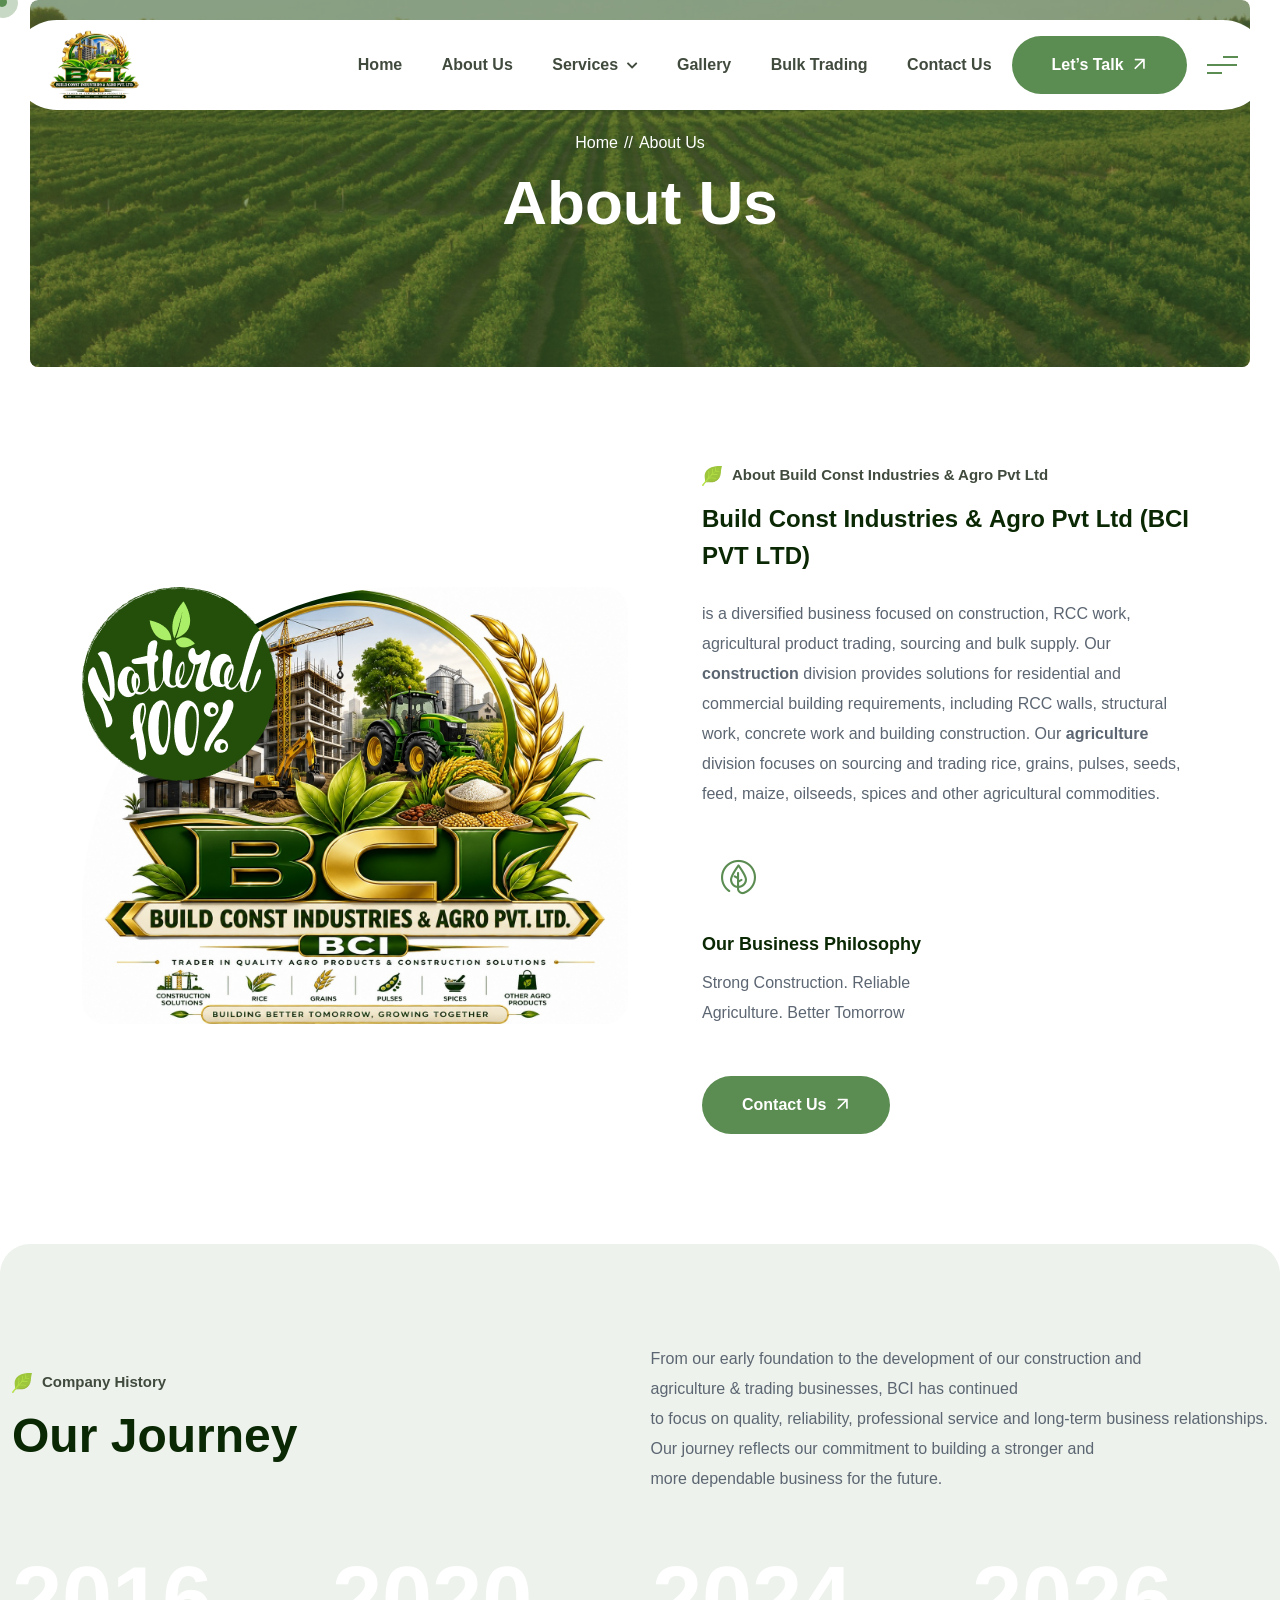
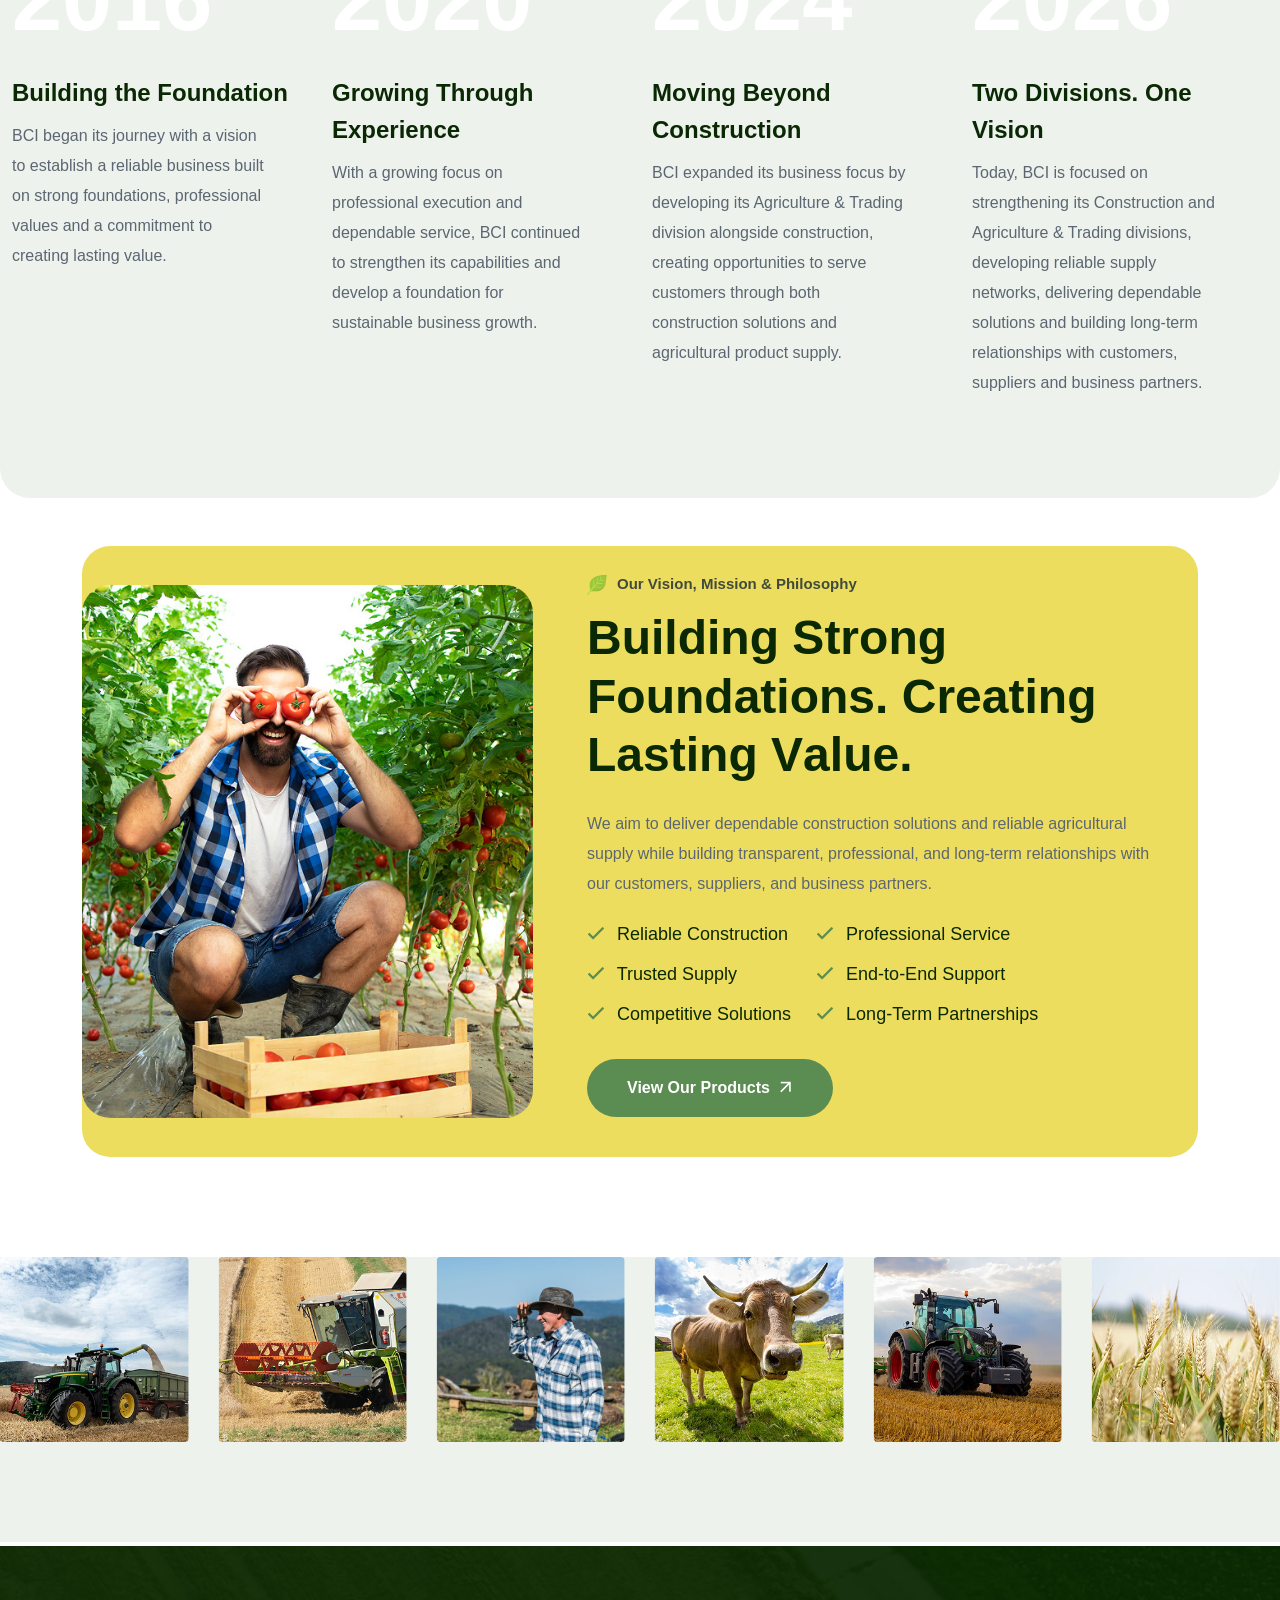
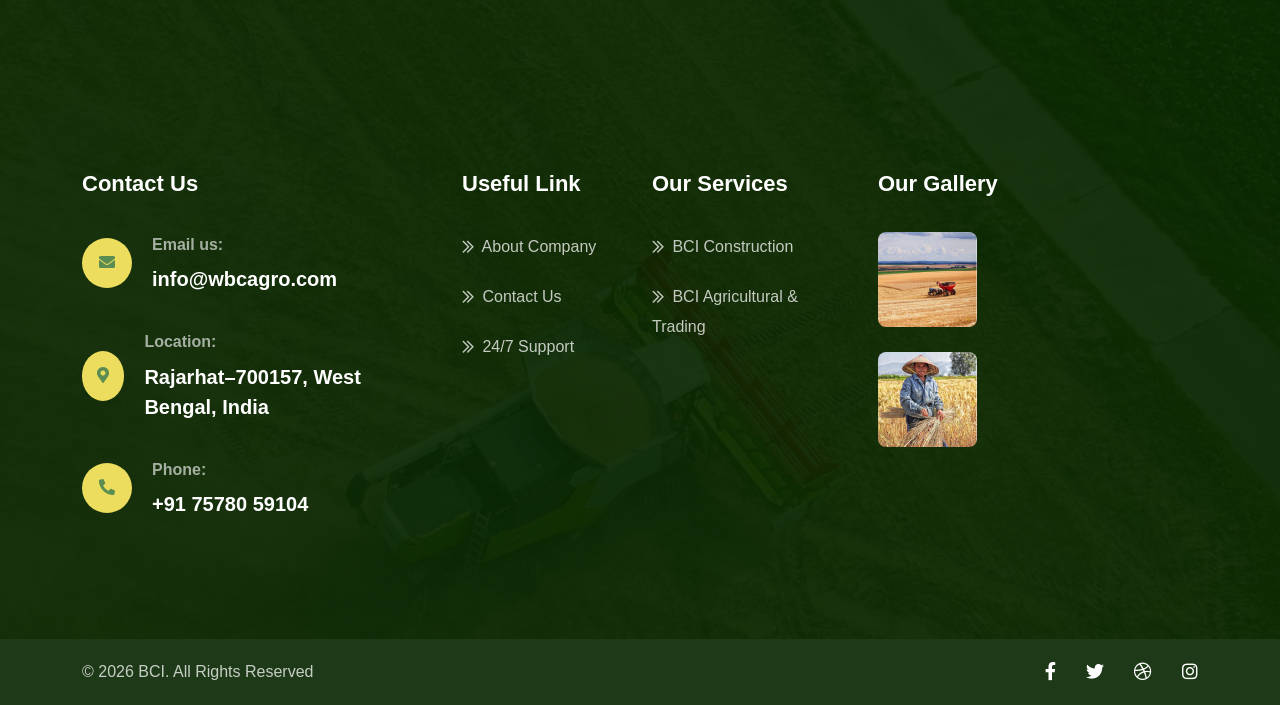
==== commit 0c40505c: "updated" ====
--- a/about.html
+++ b/about.html
@@ -2,16 +2,34 @@
 <html lang="en">
     <!--<< Header Area >>-->
     <head>
+        
         <!-- ========== Meta Tags ========== -->
         <meta charset="UTF-8">
         <meta http-equiv="X-UA-Compatible" content="IE=edge">
         <meta name="viewport" content="width=device-width, initial-scale=1">
-        <meta name="author" content="modinatheme">
-        <meta name="description" content="Agron - Agriculture & Organic Farm HTML Template">
+
+        <title>About BCI | Construction & Agriculture Trading Company</title>
+
+        <meta name="author" content="Build Const Industries & Agro Pvt. Ltd.">
+
+        <meta name="description" content="Learn about Build Const Industries & Agro Pvt. Ltd., a company focused on professional construction solutions and reliable agricultural sourcing, trading and bulk supply across West Bengal and India.">
+
+        <meta name="robots" content="index, follow">
+
+        <link rel="canonical" href="https://www.wbcagro.com/about.html">
+
+        <!-- ========== Open Graph Meta Tags ========== -->
+        <meta property="og:type" content="website">
+        <meta property="og:title" content="About BCI | Construction & Agriculture Trading Company">
+        <meta property="og:description" content="Learn about BCI's construction and agriculture trading businesses, professional approach, quality focus and commitment to long-term business relationships.">
+        <meta property="og:url" content="https://www.wbcagro.com/about.html">
+        <meta property="og:site_name" content="Build Const Industries & Agro Pvt. Ltd.">
+
+
         <!-- ======== Page title ============ -->
-        <title>Agron - Agriculture & Organic Farm HTML Template</title>
+        <title>Build Const Industries & Agro Pvt Ltd</title>
         <!--<< Favicon >>-->
-        <link rel="shortcut icon" href="assets/img/favicon.svg">
+        <link rel="shortcut icon" href="assets/img/logo_bg_removed.png">
         <!--<< Bootstrap min.css >>-->
         <link rel="stylesheet" href="assets/css/bootstrap.min.css">
         <!--<< Font Awesome.css >>-->
@@ -276,8 +294,8 @@
                     <div class="row align-items-center g-4">
                         <div class="col-lg-6 wow fadeInUp" data-wow-delay=".3s">
                             <div class="choose-us-image-items white-style">
-                                <img src="assets/img/home-3/choose-us/choose-01.jpg" alt="img">
-                                <div class="award-box-area">
+                                <img src="assets/img/client-provited/bci logo.jpeg" alt="img">
+                                <!-- <div class="award-box-area">
                                     <div class="top-items">
                                         <div class="award-icon">
                                             <img src="assets/img/home-3/choose-us/award-icon.svg" alt="img">
@@ -285,9 +303,9 @@
                                         <h4>We’re a award wining company</h4>
                                     </div>
                                     <p>
-                                        Amet, porro, qui dolor ipsum quia dolor sit amet.
+                                        Reliable Construction | Professional Service | Trusted Supply | End-to-End Support
                                     </p>
-                                </div>
+                                </div> -->
                                 <div class="treat-image">
                                     <img src="assets/img/home-3/choose-us/teat-shape.png" alt="img">
                                 </div>
@@ -347,10 +365,11 @@
                     <div class="section-title-area">
                         <div class="section-title">
                             <span class="wow fadeInUp"><img src="assets/img/sub-title.svg" alt="img">Company History</span>
-                            <h2 class="text-anim">Lorem ipsum dolor sit amet.</h2>
+                            <h2 class="text-anim">Our Journey</h2>
                         </div>
                         <p class="wow fadeInUp" data-wow-delay=".2s">
-                            Lorem ipsum dolor sit amet, porro quisquam est, qui dolorem ipsum quia <br class="d-none d-xl-block"> dolor sit amet, consectetur, adipisci velit, sed quia non numquam eius <br class="d-none d-xl-block"> modi tempora incidunt.
+                            From our early foundation to the development of our construction and <br class="d-none d-xl-block">  agriculture & trading businesses, BCI has continued <br class="d-none d-xl-block">  to focus on quality, reliability, professional service and long-term business relationships. <br class="d-none d-xl-block">  Our journey reflects our commitment to building a stronger and  <br class="d-none d-xl-block">  more dependable business for the future.
+                           
                         </p>
                     </div>
                     <div class="row">
@@ -358,31 +377,31 @@
                             <div class="history-box-items">
                                 <div class="dot"></div>
                                 <h2>2016</h2>
-                                <h3>Grainfarmers Formed</h3>
-                                <p>Ultrices sagittis orci a scelerisque purus semper eget duis at. Sollicitu nibh sit amet.</p>
+                                <h3>Building the Foundation</h3>
+                                <p>BCI began its journey with a vision to establish a reliable business built on strong foundations, professional values and a commitment to creating lasting value.</p>
                             </div>
                         </div>
                         <div class="col-xl-3 col-lg-4 col-md-6 col-sm-6 wow fadeInUp" data-wow-delay=".4s">
                             <div class="history-box-items">
                                 <div class="dot"></div>
-                                <h2>2018</h2>
-                                <h3>Start of Agriculture</h3>
-                                <p>Ultrices sagittis orci a scelerisque purus semper eget duis at. Sollicitu nibh sit amet.</p>
+                                <h2>2020</h2>
+                                <h3>Growing Through Experience</h3>
+                                <p>With a growing focus on professional execution and dependable service, BCI continued to strengthen its capabilities and develop a foundation for sustainable business growth.</p>
                             </div>
                         </div>
                         <div class="col-xl-3 col-lg-4 col-md-6 col-sm-6 wow fadeInUp" data-wow-delay=".6s">
                             <div class="history-box-items">
                                 <div class="dot"></div>
-                                <h2>2022</h2>
-                                <h3>Open Our Firm</h3>
-                                <p>Ultrices sagittis orci a scelerisque purus semper eget duis at. Sollicitu nibh sit amet.</p>
+                                <h2>2024</h2>
+                                <h3>Moving Beyond Construction</h3>
+                                <p>BCI expanded its business focus by developing its Agriculture & Trading division alongside construction, creating opportunities to serve customers through both construction solutions and agricultural product supply.</p>
                             </div>
                         </div>
                         <div class="col-xl-3 col-lg-4 col-md-6 col-sm-6 wow fadeInUp" data-wow-delay=".8s">
                             <div class="history-box-items">
-                                <h2>2025</h2>
-                                <h3>Farm Remodelacion</h3>
-                                <p>Ultrices sagittis orci a scelerisque purus semper eget duis at. Sollicitu nibh sit amet.</p>
+                                <h2>2026</h2>
+                                <h3>Two Divisions. One Vision</h3>
+                                <p>Today, BCI is focused on strengthening its Construction and Agriculture & Trading divisions, developing reliable supply networks, delivering dependable solutions and building long-term relationships with customers, suppliers and business partners.</p>
                             </div>
                         </div>
                     </div>
@@ -398,9 +417,7 @@
                     <div class="col-xl-5 wow fadeInUp" data-wow-delay=".3s">
                         <div class="core-feature-left-image">
                             <img src="assets/img/home-4/core-feature/core-01.jpg" alt="img">
-                            <div class="cow-img">
-                                <img src="assets/img/home-4/core-feature/core-02.jpg" alt="img">
-                            </div>
+                            
                             <div class="top-shape d-none d-xxl-block float-bob-y">
                                 <img src="assets/img/home-4/core-feature/shape-1.png" alt="img">
                             </div>
--- a/assets/css/main.css
+++ b/assets/css/main.css
@@ -3843,7 +3843,7 @@
 .hero-2 .hero-content h1 {
   color: var(--white);
   text-transform: uppercase;
-  margin-top: 80px;
+  /* margin-top: 80px; */
   font-size: 45px;
   font-weight: 800;
 }
@@ -5107,7 +5107,7 @@
 .choose-us-wrapper-3 .choose-us-image-items.white-style::before {
   background-color: var(--white);
 }
-.choose-us-wrapper-3 .choose-us-image-items::before {
+/* .choose-us-wrapper-3 .choose-us-image-items::before {
   width: 317px;
   height: 244px;
   bottom: 0;
@@ -5124,7 +5124,7 @@
     width: 290px;
     height: 220px;
   }
-}
+} */
 .choose-us-wrapper-3 .choose-us-image-items img {
   width: 100%;
   height: 100%;
@@ -6793,8 +6793,8 @@
   }
 }
 .about-wrapper-2 .left-image img {
-  width: 100%;
-  height: 100%;
+  width: 210px;
+  height: 330px;
   transform: rotate(-9.204deg);
   border-radius: 12px;
 }
@@ -6965,8 +6965,8 @@
   }
 }
 .about-wrapper-2 .right-image img {
-  width: 100%;
-  height: 100%;
+  width: 210px;
+  height: 330px;
   transform: rotate(15deg);
   border-radius: 12px;
 }
@@ -12811,7 +12811,7 @@
 }
 .news-box-items .news-image img {
   width: 100%;
-  height: 100%;
+  height: 277px;
   border-radius: 12px;
 }
 .news-box-items .news-image .post-date {
@@ -14653,7 +14653,7 @@
   background: var(--white);
   box-shadow: 0px 11px 50px 11px rgba(1, 53, 102, 0.05);
   border-radius: 12px;
-  padding: 40px;
+  padding: 30px;
   position: relative;
 }
 @media (max-width: 1199px) {
